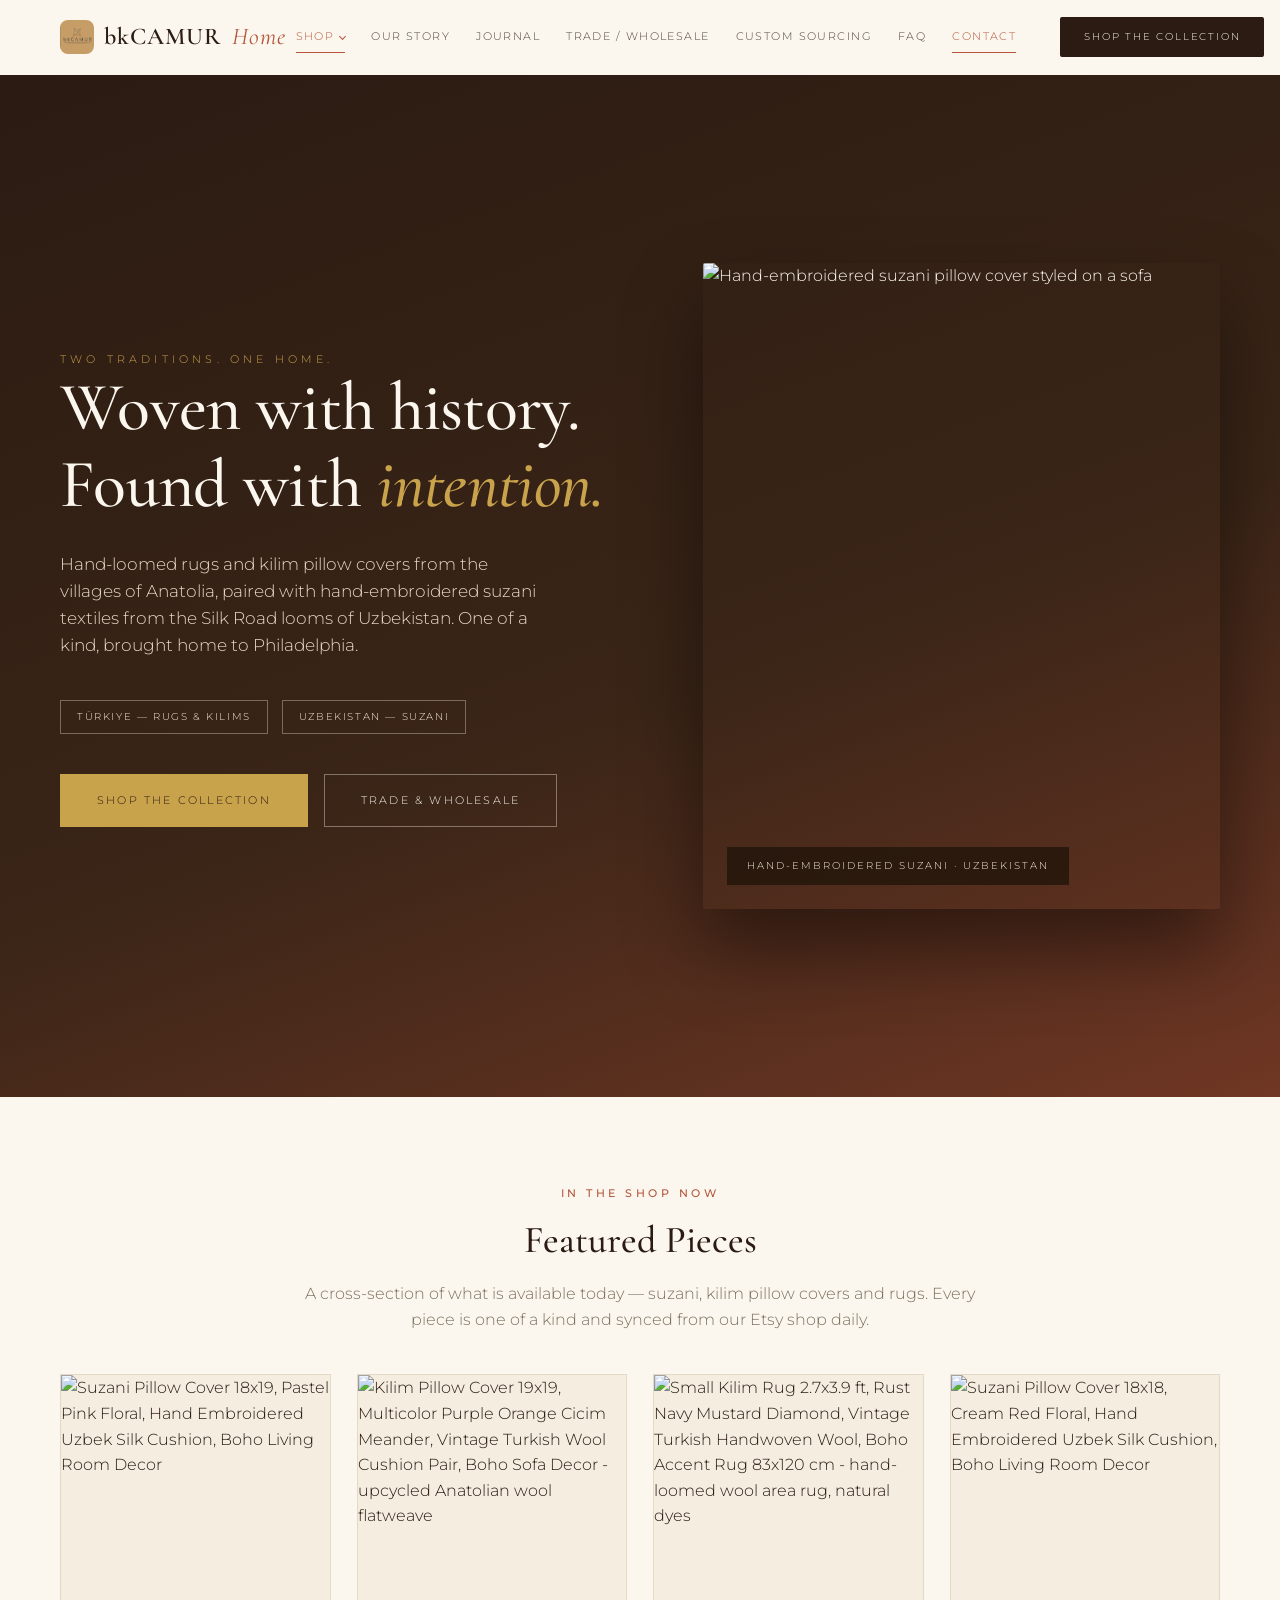
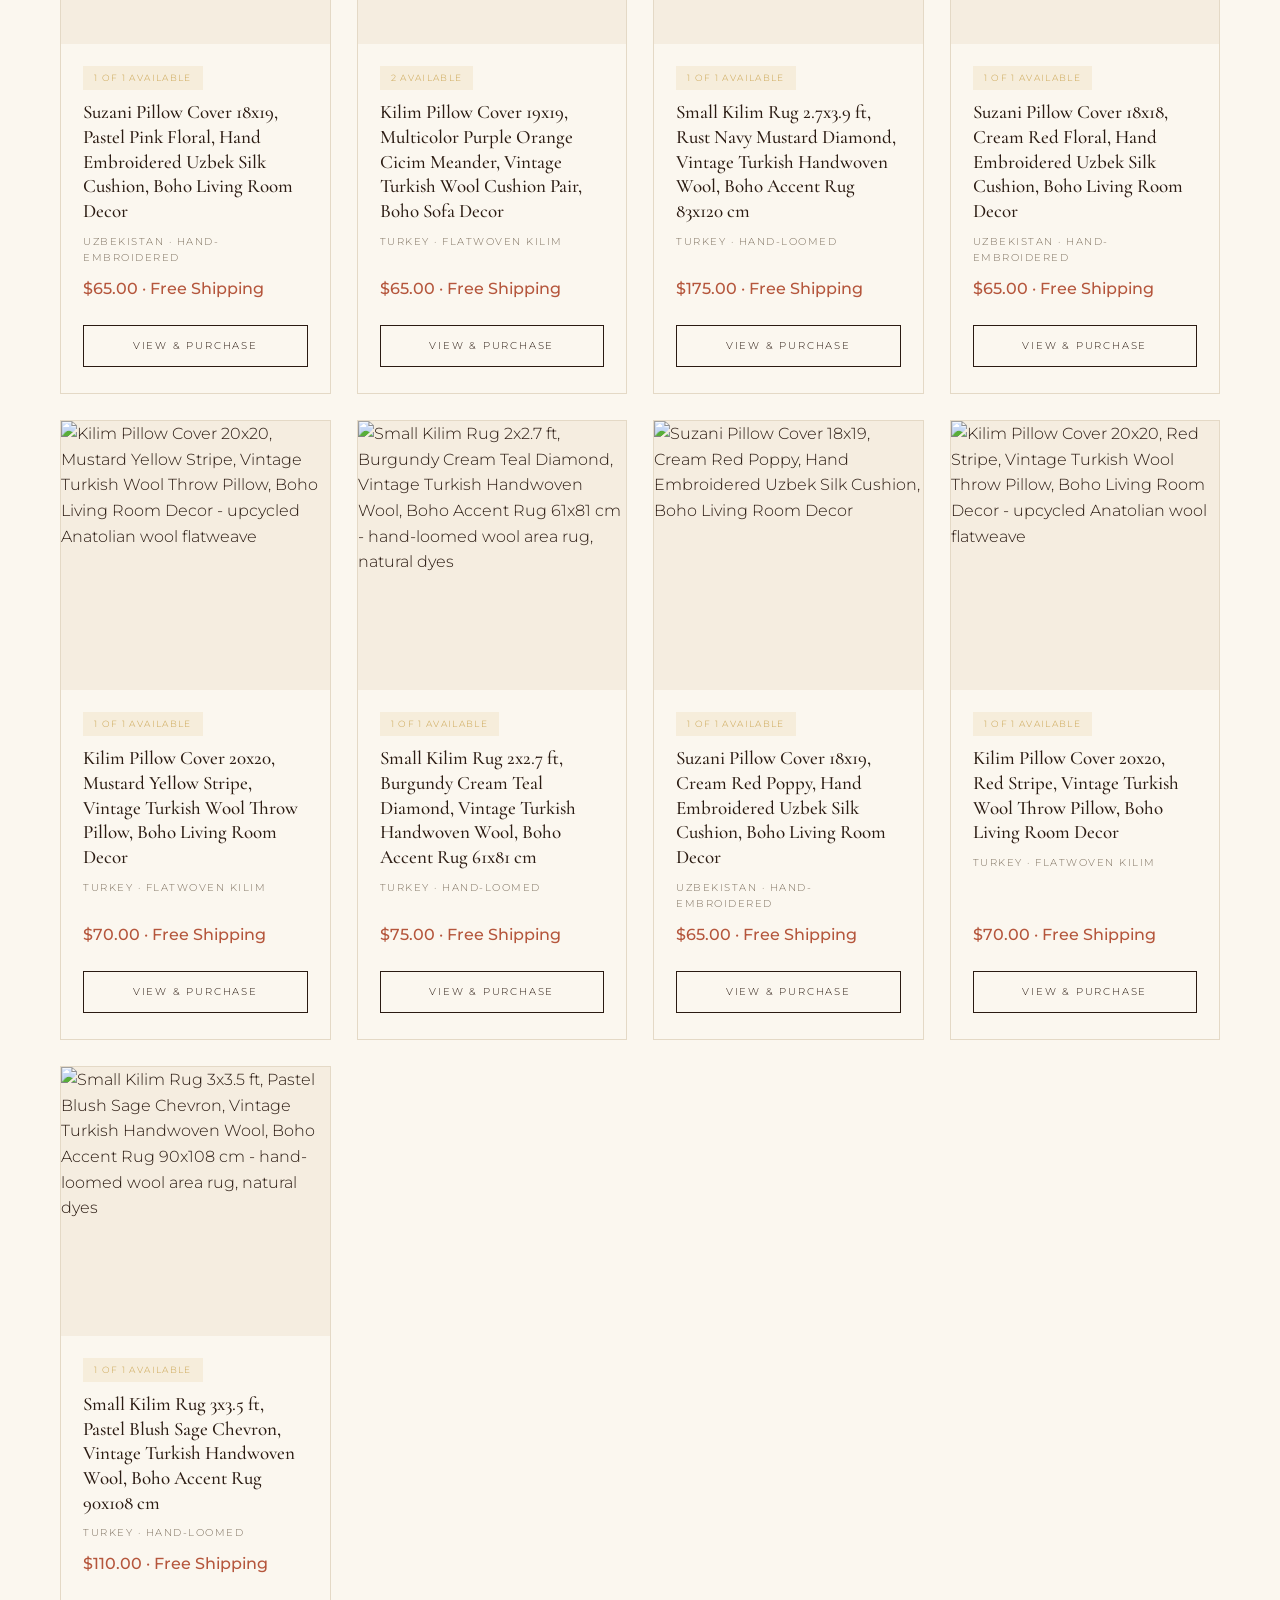
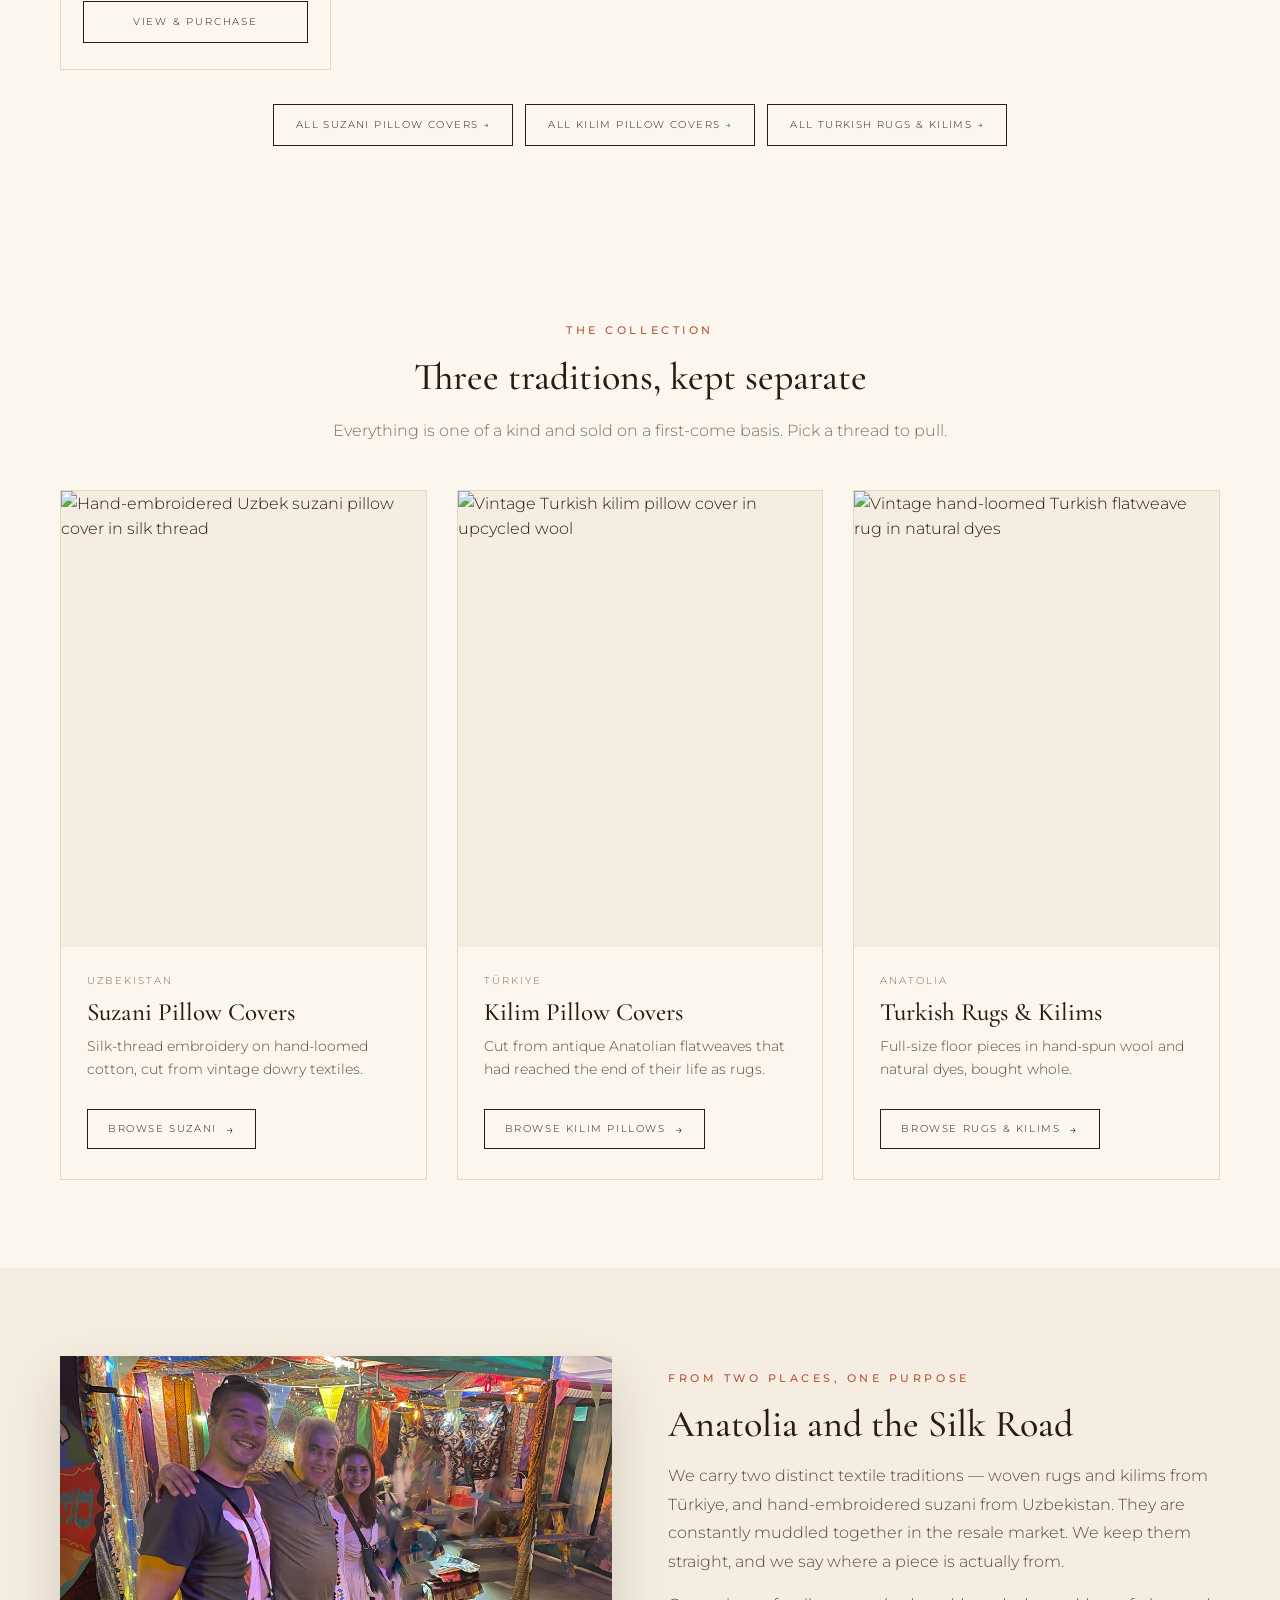
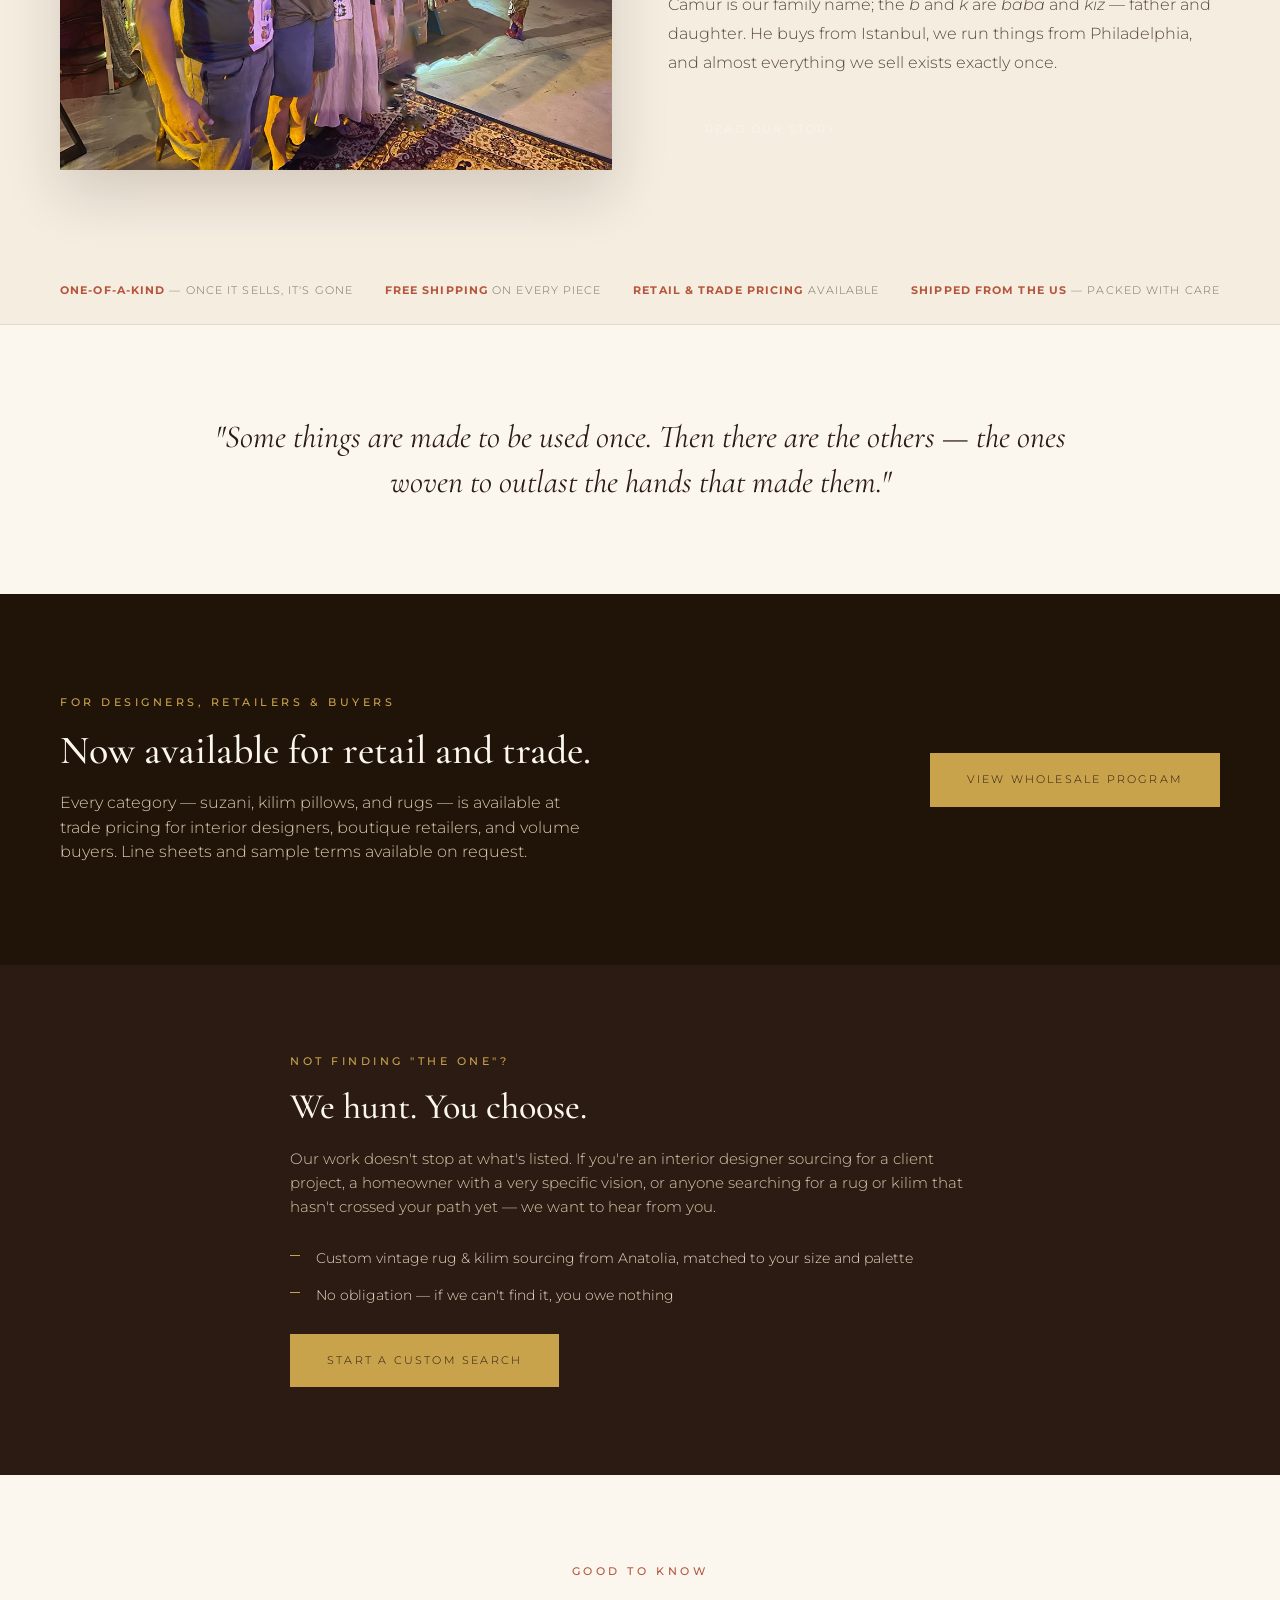
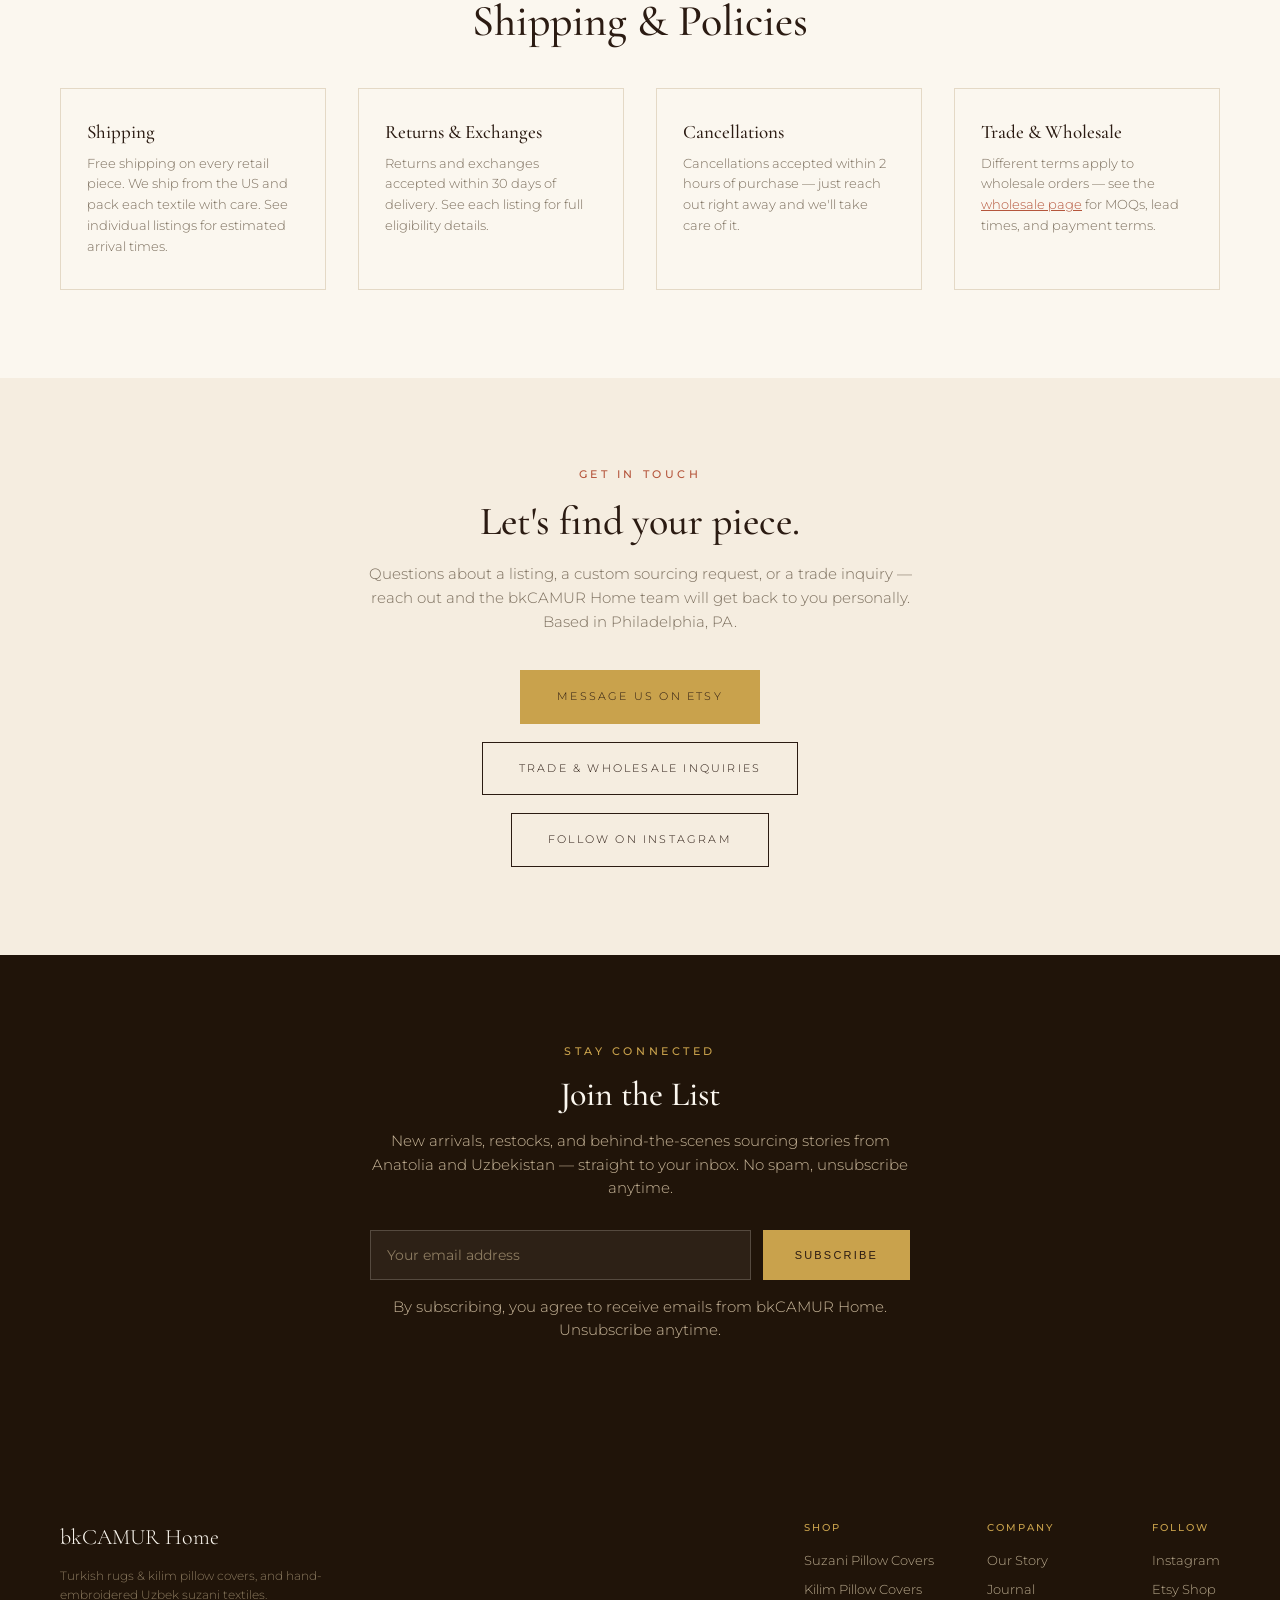
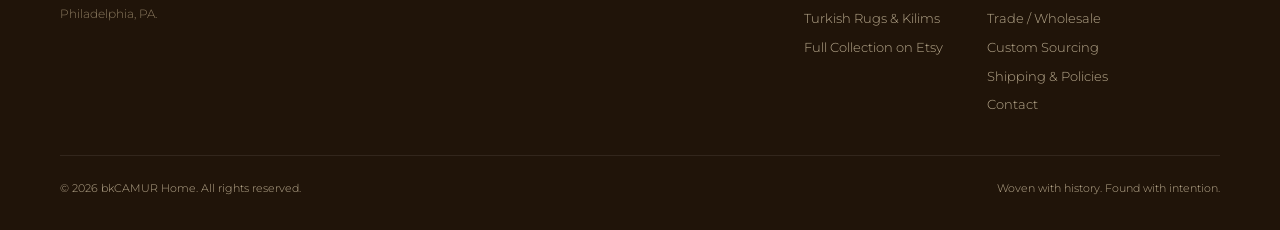
==== index.html @ a8670d9b "Auto-sync: update listings and rotate Etsy token" ====
<!DOCTYPE html>
<html lang="en">
<head>

<!-- Google tag (gtag.js) -->
<script async src="https://www.googletagmanager.com/gtag/js?id=G-0DWY6NHKN8"></script>
<script>
  window.dataLayer = window.dataLayer || [];
  function gtag(){dataLayer.push(arguments);}
  gtag('js', new Date());

  gtag('config', 'G-0DWY6NHKN8');
</script>
<meta charset="UTF-8" />
<meta name="viewport" content="width=device-width, initial-scale=1.0" />
<link rel="icon" type="image/png" href="assets/image/logo.png" />
<link rel="apple-touch-icon" href="assets/image/logo.png" />
<link rel="manifest" href="/manifest.json" />

<title>bkCAMUR Home — Turkish &amp; Uzbek Textiles, Sourced with Intention</title>
<meta name="description" content="bkCAMUR Home brings hand-loomed Turkish rugs and kilim pillow covers from Anatolia together with hand-embroidered suzani textiles from Uzbekistan. One-of-a-kind pieces for retail and trade. Based in Philadelphia." />
<meta name="author" content="bkCAMUR Home" />
<meta name="keywords" content="vintage Turkish rugs, kilim pillow covers, suzani pillow cover, Uzbek textiles, Turkish home decor, Anatolian textiles, wholesale rugs, trade textiles, hand embroidered pillow, vintage kilim, Turkish textiles Philadelphia" />
<meta name="robots" content="index, follow, max-image-preview:large" />
<link rel="canonical" href="https://www.bkcamurhome.com/" />
<meta name="theme-color" content="#2B1B12" />

<meta name="geo.region" content="US-PA" />
<meta name="geo.placename" content="Philadelphia, Pennsylvania" />

<meta property="og:type" content="website" />
<meta property="og:site_name" content="bkCAMUR Home" />
<meta property="og:locale" content="en_US" />
<meta property="og:title" content="bkCAMUR Home — Turkish Rugs &amp; Kilims, Uzbek Suzani Textiles" />
<meta property="og:description" content="Hand-loomed Turkish rugs and kilim pillow covers, and hand-embroidered suzani textiles from Uzbekistan. One of a kind. Retail and trade." />
<meta property="og:url" content="https://www.bkcamurhome.com/" />
<meta property="og:image" content="https://i.etsystatic.com/61471058/r/il/23b327/7953800297/il_1588xN.7953800297_od8y.jpg" />
<meta name="twitter:card" content="summary_large_image" />
<meta name="twitter:title" content="bkCAMUR Home — Turkish &amp; Uzbek Textiles" />
<meta name="twitter:description" content="Hand-loomed Turkish rugs and kilims, and hand-embroidered Uzbek suzani textiles. One of a kind, sourced with intention." />
<meta name="twitter:image" content="https://i.etsystatic.com/61471058/r/il/23b327/7953800297/il_1588xN.7953800297_od8y.jpg" />

<script type="application/ld+json">
{
"@context": "https://schema.org",
"@graph": [
{
"@type": "Organization",
"@id": "https://www.bkcamurhome.com/#organization",
"name": "bkCAMUR Home",
"description": "Vintage Turkish rugs and kilim pillow covers, and hand-embroidered suzani textiles from Uzbekistan.",
"url": "https://www.bkcamurhome.com/",
"logo": "https://www.bkcamurhome.com/assets/image/logo.png",
"sameAs": ["https://www.instagram.com/bkcamurhome/", "https://www.etsy.com/shop/BKCAMURHOME"],
"address": {
"@type": "PostalAddress",
"addressLocality": "Philadelphia",
"addressRegion": "PA",
"addressCountry": "US"
}
},
{
"@type": "WebSite",
"@id": "https://www.bkcamurhome.com/#website",
"url": "https://www.bkcamurhome.com/",
"name": "bkCAMUR Home",
"publisher": { "@id": "https://www.bkcamurhome.com/#organization" },
"inLanguage": "en-US"
},
{
"@type": "LocalBusiness",
"@id": "https://www.bkcamurhome.com/#localbusiness",
"name": "bkCAMUR Home",
"description": "Vintage Turkish rugs and kilim pillow covers, and hand-embroidered Uzbek suzani textiles, sourced and sold from Philadelphia, PA.",
"url": "https://www.bkcamurhome.com/",
"image": "https://www.bkcamurhome.com/assets/image/logo.png",
"logo": "https://www.bkcamurhome.com/assets/image/logo.png",
"parentOrganization": { "@id": "https://www.bkcamurhome.com/#organization" },
"sameAs": ["https://www.instagram.com/bkcamurhome/", "https://www.etsy.com/shop/BKCAMURHOME"],
"priceRange": "$$",
"currenciesAccepted": "USD",
"areaServed": { "@type": "Country", "name": "United States" },
"address": {
"@type": "PostalAddress",
"addressLocality": "Philadelphia",
"addressRegion": "PA",
"addressCountry": "US"
}
},
{
"@type": "BreadcrumbList",
"@id": "https://www.bkcamurhome.com/#breadcrumb",
"itemListElement": [
{ "@type": "ListItem", "position": 1, "name": "Home", "item": "https://www.bkcamurhome.com/" }
]
}
]
}
</script>

<link href="https://fonts.googleapis.com/css2?family=Cormorant+Garamond:ital,wght@0,300;0,400;0,500;0,600;1,300;1,400&family=Montserrat:wght@300;400;500;600&display=swap" rel="stylesheet" />
<style>
*, *::before, *::after { box-sizing: border-box; margin: 0; padding: 0; }

:root {
--near-black: #201409;
--espresso: #2B1B12;
--terracotta: #B5563C;
--terracotta-deep: #96432D;
--cream: #F5EDE0;
--warm-white: #FBF7EF;
--gold: #C9A24C;
--taupe-grey: #7C6F5E;
--line: #E4D9C6;
}

html { scroll-behavior: smooth; }

body {
background: var(--warm-white);
color: var(--espresso);
font-family: 'Montserrat', sans-serif;
font-weight: 300;
line-height: 1.6;
}

a { color: inherit; }
img { max-width: 100%; display: block; }

h1, h2, h3, .display {
font-family: 'Cormorant Garamond', serif;
font-weight: 500;
line-height: 1.12;
}

.eyebrow {
font-size: 11px;
letter-spacing: 0.32em;
text-transform: uppercase;
color: var(--terracotta);
font-weight: 500;
margin-bottom: 16px;
display: block;
}

.eyebrow.on-dark { color: var(--gold); }

.container {
max-width: 1240px;
margin: 0 auto;
padding: 0 40px;
}

header {
position: sticky;
top: 0;
z-index: 200;
background: rgba(251, 247, 239, 0.94);
backdrop-filter: blur(8px);
border-bottom: 1px solid var(--line);
}

nav {
max-width: 1240px;
margin: 0 auto;
padding: 22px 40px;
display: flex;
align-items: center;
justify-content: space-between;
}

.logo {
font-family: 'Cormorant Garamond', serif;
font-size: 25px;
letter-spacing: 0.04em;
text-decoration: none;
color: var(--espresso);
font-weight: 600;
white-space: nowrap;
display: flex;
align-items: center;
gap: 10px;
}

.logo-mark { width: 36px; height: 36px; border-radius: 8px; object-fit: cover; flex-shrink: 0; }

.logo span { color: var(--terracotta); font-style: italic; font-weight: 400; }

.nav-links {
display: flex;
gap: 14px;
margin: 0 20px;
list-style: none;
}

.nav-links a {
font-size: 10px;
letter-spacing: 0.06em;
white-space: nowrap;
text-transform: uppercase;
text-decoration: none;
color: var(--espresso);
transition: color 0.25s ease;
}

.nav-links a:hover { color: var(--terracotta); }

.nav-cta {
background: var(--espresso);
color: var(--warm-white) !important;
padding: 13px 22px;
font-size: 10px;
letter-spacing: 0.2em;
text-transform: uppercase;
text-decoration: none;
white-space: nowrap;
transition: background 0.25s ease;
}
.nav-cta:hover { background: var(--near-black); }

.menu-toggle {
display: none;
flex-direction: column;
justify-content: center;
gap: 5px;
width: 30px;
height: 30px;
background: none;
border: none;
cursor: pointer;
padding: 0;
z-index: 310;
}
.menu-toggle span {
display: block;
width: 100%;
height: 2px;
background: var(--espresso);
transition: transform 0.25s ease, opacity 0.25s ease;
}
.menu-toggle.active span:nth-child(1) { transform: translateY(7px) rotate(45deg); }
.menu-toggle.active span:nth-child(2) { opacity: 0; }
.menu-toggle.active span:nth-child(3) { transform: translateY(-7px) rotate(-45deg); }

.nav-overlay {
display: none;
position: fixed;
inset: 0;
background: rgba(32,20,9,0.5);
z-index: 250;
opacity: 0;
visibility: hidden;
transition: opacity 0.25s ease, visibility 0.25s ease;
pointer-events: none;
}
.nav-overlay.open { display: block; opacity: 1; visibility: visible; pointer-events: none; }

.nav-mobile-cta { display: none; }

/* ============ HERO ============ */
.hero {
position: relative;
background: linear-gradient(160deg, var(--espresso) 0%, #3a2517 58%, var(--terracotta-deep) 130%);
color: var(--warm-white);
overflow: hidden;
min-height: 88vh;
display: flex;
align-items: center;
}

.hero-inner {
max-width: 1240px;
margin: 0 auto;
padding: 100px 40px;
display: grid;
grid-template-columns: 1.05fr 0.95fr;
gap: 72px;
align-items: center;
width: 100%;
}

.hero-eyebrow {
font-size: 11px;
letter-spacing: 0.38em;
text-transform: uppercase;
color: var(--gold);
margin-bottom: 26px;
}

.hero h1 {
font-size: 68px;
color: var(--warm-white);
margin-bottom: 28px;
letter-spacing: -0.01em;
}

.hero h1 em { color: var(--gold); font-style: italic; }

.hero p.lede {
font-size: 17px;
color: #E6D9C4;
max-width: 480px;
margin-bottom: 40px;
font-weight: 300;
}

.origin-tags { display: flex; gap: 14px; margin-bottom: 40px; flex-wrap: wrap; }
.origin-tag {
font-size: 10px;
letter-spacing: 0.16em;
text-transform: uppercase;
color: var(--cream);
border: 1px solid rgba(245,237,224,0.35);
padding: 8px 16px;
}

.btn-row { display: flex; gap: 16px; flex-wrap: wrap; }

.btn {
display: inline-block;
padding: 17px 36px;
font-size: 11px;
letter-spacing: 0.2em;
text-transform: uppercase;
text-decoration: none;
transition: all 0.25s ease;
border: 1px solid transparent;
}

.btn-primary {
background: var(--gold);
color: var(--espresso);
}
.btn-primary:hover { background: #dab766; }

.btn-outline {
border-color: rgba(245, 237, 224, 0.4);
color: var(--warm-white);
}
.btn-outline:hover { border-color: var(--gold); color: var(--gold); }

.btn-dark {
border-color: var(--espresso);
color: var(--espresso);
}
.btn-dark:hover { background: var(--espresso); color: var(--warm-white); }

.hero-photo {
position: relative;
border-radius: 2px;
overflow: hidden;
box-shadow: 0 40px 80px rgba(0,0,0,0.45);
aspect-ratio: 4/5;
}
.hero-photo img { width: 100%; height: 100%; object-fit: cover; }

.hero-photo-tag {
position: absolute;
bottom: 24px;
left: 24px;
background: rgba(32, 20, 9, 0.78);
color: var(--cream);
padding: 11px 20px;
font-size: 10px;
letter-spacing: 0.2em;
text-transform: uppercase;
}

/* ============ TRUST STRIP ============ */
.trust-strip {
background: var(--cream);
border-bottom: 1px solid var(--line);
}
.trust-inner {
max-width: 1240px;
margin: 0 auto;
padding: 24px 40px;
display: flex;
justify-content: space-between;
flex-wrap: wrap;
gap: 18px;
font-size: 11px;
letter-spacing: 0.1em;
text-transform: uppercase;
color: var(--taupe-grey);
}
.trust-inner span strong { color: var(--terracotta); }

/* ============ GENERAL SECTION ============ */
section { padding: 88px 0; }
.section-head { max-width: 680px; margin-bottom: 42px; }
.section-head h2 { font-size: 44px; }
.section-head p { color: var(--taupe-grey); font-size: 16px; margin-top: 20px; }
.section-head.center { margin-left: auto; margin-right: auto; text-align: center; }

/* ============ MANIFESTO ============ */
.manifesto {
background: var(--warm-white);
padding: 90px 0;
text-align: center;
}
.manifesto p {
font-family: 'Cormorant Garamond', serif;
font-size: 32px;
font-weight: 400;
font-style: italic;
color: var(--espresso);
max-width: 900px;
margin: 0 auto;
line-height: 1.4;
}

/* ============ STORY / TWO TRADITIONS ============ */
.story { background: var(--cream); }
.traditions-grid {
display: grid;
grid-template-columns: 1fr 1fr;
gap: 56px;
}
.tradition-card {
background: var(--warm-white);
border: 1px solid var(--line);
padding: 0;
overflow: hidden;
}
.tradition-photo { aspect-ratio: 5/4; overflow: hidden; }
.tradition-photo img { width: 100%; height: 100%; object-fit: cover; }
.tradition-copy { padding: 40px; }
.tradition-copy .eyebrow { margin-bottom: 10px; }
.tradition-copy h3 { font-size: 28px; margin-bottom: 16px; }
.tradition-copy p { font-size: 14.5px; color: #4A3B2C; margin-bottom: 14px; }
.tradition-copy p:last-child { margin-bottom: 0; }

/* ============ SHOP CATEGORY SECTIONS ============ */
.category-section.alt { background: var(--cream); }

.cat-head {
display: flex;
justify-content: space-between;
align-items: flex-end;
gap: 40px;
margin-bottom: 56px;
flex-wrap: wrap;
}
.cat-head-copy { max-width: 620px; }
.cat-head h2 { font-size: 42px; margin-bottom: 14px; }
.cat-head p { color: var(--taupe-grey); font-size: 15px; }
.cat-origin-badge {
font-size: 10px;
letter-spacing: 0.16em;
text-transform: uppercase;
color: var(--espresso);
background: rgba(181,86,60,0.1);
border: 1px solid rgba(181,86,60,0.25);
padding: 8px 16px;
white-space: nowrap;
}

.spotlight {
display: grid;
grid-template-columns: 1.1fr 0.9fr;
gap: 56px;
align-items: center;
margin-bottom: 64px;
}
.spotlight.reverse { grid-template-columns: 0.9fr 1.1fr; }
.spotlight.reverse .spotlight-photo { order: 2; }
.spotlight.reverse .spotlight-info { order: 1; }

.spotlight-photo { aspect-ratio: 4/5; overflow: hidden; border-radius: 2px; box-shadow: 0 30px 60px rgba(43,27,18,0.15); }
.spotlight-photo img { width: 100%; height: 100%; object-fit: cover; }

.spotlight-info .one-of-a-kind { margin-bottom: 18px; }
.spotlight-info h3 { font-size: 32px; margin-bottom: 14px; }
.spotlight-info .spotlight-meta { font-size: 11px; letter-spacing: 0.14em; text-transform: uppercase; color: var(--taupe-grey); margin-bottom: 18px; }
.spotlight-info .spotlight-price { font-size: 22px; color: var(--terracotta); font-weight: 500; margin-bottom: 26px; }

.product-grid {
display: grid;
grid-template-columns: repeat(3, 1fr);
gap: 32px;
}

.product-card {
background: var(--warm-white);
border: 1px solid var(--line);
display: flex;
flex-direction: column;
transition: transform 0.3s ease, box-shadow 0.3s ease;
}
.product-card:hover { transform: translateY(-4px); box-shadow: 0 20px 40px rgba(43,27,18,0.12); }

.product-photo { aspect-ratio: 1/1; overflow: hidden; background: #eee; }
.product-photo img { width: 100%; height: 100%; object-fit: cover; transition: transform 0.5s ease; }
.product-card:hover .product-photo img { transform: scale(1.06); }

.product-info { padding: 22px 22px 26px; display: flex; flex-direction: column; gap: 10px; flex: 1; }
.product-name { font-family: 'Cormorant Garamond', serif; font-size: 19px; font-weight: 500; line-height: 1.3; }
.product-meta { font-size: 10px; letter-spacing: 0.15em; text-transform: uppercase; color: var(--taupe-grey); }
.product-price { font-size: 16px; color: var(--terracotta); font-weight: 500; margin-top: auto; }

.product-buy {
margin-top: 14px;
display: inline-flex;
justify-content: center;
padding: 12px;
font-size: 10px;
letter-spacing: 0.18em;
text-transform: uppercase;
text-decoration: none;
color: var(--espresso);
border: 1px solid var(--espresso);
transition: all 0.25s ease;
}
.product-buy:hover { background: var(--espresso); color: var(--warm-white); }

.one-of-a-kind {
display: inline-block;
font-size: 9px;
letter-spacing: 0.15em;
text-transform: uppercase;
color: var(--gold);
background: rgba(201,162,76,0.12);
padding: 5px 11px;
width: fit-content;
}

.cat-empty {
border: 1px dashed var(--line);
padding: 60px 40px;
text-align: center;
color: var(--taupe-grey);
font-size: 14px;
}
.cat-empty a { color: var(--terracotta); text-decoration: underline; }

.shop-footnote {
text-align: center;
margin-top: 56px;
font-size: 13px;
color: var(--taupe-grey);
}
.shop-footnote a { color: var(--terracotta); text-decoration: underline; }

/* ============ WHOLESALE BAND ============ */
.wholesale-band {
background: var(--near-black);
color: var(--warm-white);
padding: 100px 0;
}
.wholesale-inner {
display: grid;
grid-template-columns: 1.2fr 0.8fr;
gap: 60px;
align-items: center;
}
.wholesale-inner h2 { color: var(--warm-white); font-size: 40px; margin-bottom: 18px; }
.wholesale-inner p { color: #D9C9AF; font-size: 15.5px; max-width: 520px; }
.wholesale-cta { text-align: right; }
@media (max-width: 860px) { .wholesale-cta { text-align: left; margin-top: 24px; } }

/* ============ SOURCING ============ */
.sourcing {
background: var(--espresso);
color: var(--warm-white);
}
.sourcing-grid {
display: grid;
grid-template-columns: 1fr;
max-width: 780px;
}
.sourcing h2 { color: var(--warm-white); font-size: 36px; margin-bottom: 20px; }
.sourcing p { color: #D9C9AF; font-size: 15px; margin-bottom: 16px; }
.sourcing-list { margin: 28px 0; list-style: none; }
.sourcing-list li {
padding-left: 26px;
position: relative;
margin-bottom: 14px;
font-size: 14px;
color: #E6D9C4;
}
.sourcing-list li::before {
content: '';
position: absolute;
left: 0; top: 8px;
width: 10px; height: 1px;
background: var(--gold);
}

/* ============ POLICIES ============ */
.policies { background: var(--warm-white); }
.policy-grid {
display: grid;
grid-template-columns: repeat(4, 1fr);
gap: 32px;
}
.policy-card {
padding: 32px 26px;
border: 1px solid var(--line);
}
.policy-card h3 { font-size: 19px; margin-bottom: 10px; }
.policy-card p { font-size: 13px; color: var(--taupe-grey); }

/* ============ CONTACT ============ */
.contact { background: var(--cream); }
.contact-inner {
text-align: center;
max-width: 640px;
margin: 0 auto;
}
.contact h2 { font-size: 40px; margin-bottom: 18px; }
.contact p { color: var(--taupe-grey); font-size: 15px; margin-bottom: 36px; }
.contact-links { display: flex; gap: 18px; justify-content: center; flex-wrap: wrap; }

.newsletter { background: var(--near-black); color: var(--warm-white); text-align: center; }
.newsletter .container { max-width: 620px; }
.newsletter .eyebrow { justify-content: center; display: flex; color: var(--gold); }
.newsletter h2 { color: var(--warm-white); font-size: 34px; margin-bottom: 16px; }
.newsletter p { color: #C9B79A; font-size: 14.5px; margin-bottom: 30px; }
.newsletter-form { display: flex; gap: 12px; justify-content: center; flex-wrap: wrap; }
.newsletter-form input[type="email"] {
flex: 1;
min-width: 240px;
padding: 15px 16px;
border: 1px solid rgba(245,237,224,0.2);
background: rgba(245,237,224,0.06);
color: var(--warm-white);
font-family: 'Montserrat', sans-serif;
font-size: 14px;
}
.newsletter-form input[type="email"]::placeholder { color: #8C7B60; }
.newsletter-form button {
background: var(--gold);
color: var(--espresso);
border: none;
padding: 15px 32px;
font-size: 11px;
letter-spacing: 0.2em;
text-transform: uppercase;
cursor: pointer;
transition: background 0.25s ease;
}
.newsletter-form button:hover { background: #dab766; }
.newsletter-note { font-size: 11px; color: #8C7B60; margin-top: 16px; }
.newsletter-success { display: none; font-size: 14px; color: var(--gold); }

/* ============ FOOTER ============ */
footer {
background: var(--near-black);
color: #B8A98D;
padding: 60px 0 32px;
font-size: 12px;
}
.footer-inner {
display: flex;
justify-content: space-between;
flex-wrap: wrap;
gap: 24px;
align-items: flex-start;
margin-bottom: 32px;
}
.footer-logo { font-family: 'Cormorant Garamond', serif; font-size: 22px; color: var(--warm-white); margin-bottom: 10px; }
.footer-links { display: flex; gap: 44px; flex-wrap: wrap; }
.footer-col h4 { font-size: 10px; letter-spacing: 0.2em; text-transform: uppercase; color: var(--gold); margin-bottom: 14px; font-weight: 500; }
.footer-col a { display: block; text-decoration: none; color: #B8A98D; margin-bottom: 8px; font-size: 13px; }
.footer-col a:hover { color: var(--warm-white); }
.footer-bottom {
border-top: 1px solid rgba(255,255,255,0.08);
padding-top: 24px;
display: flex;
justify-content: space-between;
flex-wrap: wrap;
gap: 12px;
font-size: 11px;
}

@media (max-width: 1279px) {
/* nav collapses to the drawer early: the full bar
   does not fit alongside the logo and CTA below this width */
/* mobile nav */
.menu-toggle { display: flex; }
.nav-cta { display: none; }
.nav-links {
display: flex;
flex-direction: column;
position: fixed;
top: 0;
right: 0;
/* Revealed with clip-path, not by moving the box: a transformed or
   negatively-offset fixed element still contributes horizontal scroll, and
   clipping <html> to hide that would make the root the containing block for
   position:fixed - which parks this drawer at the top of the document instead
   of the viewport. clip-path changes no layout at all. */
clip-path: inset(0 0 0 100%);
visibility: hidden;
width: min(320px, 82vw);
height: 100vh;
height: 100dvh;
background: var(--warm-white);
padding: 100px 0 40px;
gap: 0;
transition: clip-path 0.3s ease, visibility 0.3s;
box-shadow: -10px 0 40px rgba(0,0,0,0.2);
z-index: 300;
overflow-y: auto;
pointer-events: none;
-webkit-user-select: none;
user-select: none;
}
.nav-links.open { clip-path: inset(0); visibility: visible; pointer-events: auto; z-index: 300; }
.nav-links li { width: 100%; border-bottom: 1px solid var(--line); pointer-events: auto; }
.nav-links a {
  display: flex;
  align-items: center;
  padding: 16px 32px;
  font-size: 13px;
  letter-spacing: 0.12em;
  text-decoration: none;
  color: var(--espresso);
  transition: color 0.25s ease;
  cursor: pointer;
  -webkit-user-select: none;
  -webkit-tap-highlight-color: transparent;
  user-select: none;
  min-height: 44px;
  pointer-events: auto;
  position: relative;
  z-index: 301;
}
.nav-links a:hover { color: var(--terracotta); }
.nav-links a:active { color: var(--terracotta); }
.nav-mobile-cta { display: block; margin-top: 28px; border-bottom: none; }
.nav-mobile-cta a { padding: 15px; text-align: center; }
}

@media (max-width: 960px) {
.hero-inner { grid-template-columns: 1fr; padding-top: 60px; text-align: left; }
.hero { min-height: auto; }
.hero h1 { font-size: 44px; }
.traditions-grid { grid-template-columns: 1fr; }
.spotlight, .spotlight.reverse { grid-template-columns: 1fr; }
.spotlight.reverse .spotlight-photo, .spotlight.reverse .spotlight-info { order: initial; }
.sourcing-grid { grid-template-columns: 1fr; }
.wholesale-inner { grid-template-columns: 1fr; }
.policy-grid { grid-template-columns: repeat(2, 1fr); }
section { padding: 52px 0; }
.manifesto p { font-size: 24px; }
/* horizontal swipe product carousels */
.product-grid {
display: flex;
grid-template-columns: none;
overflow-x: auto;
scroll-snap-type: x mandatory;
gap: 16px;
padding-bottom: 10px;
-webkit-overflow-scrolling: touch;
scrollbar-width: none;
}
.product-grid::-webkit-scrollbar { display: none; }
.product-card {
flex: 0 0 72vw;
max-width: 300px;
scroll-snap-align: start;
}
}
@media (max-width: 560px) {
.policy-grid { grid-template-columns: 1fr; }
.hero h1 { font-size: 34px; }
.cat-head { flex-direction: column; align-items: flex-start; }
.product-card { flex-basis: 80vw; }
}

/* Collapse each grid to its first two rows, desktop only: below 960px
   .product-grid becomes a horizontal swipe carousel, where hiding cards
   makes no sense. nth-of-type rather than nth-child because each card is
   followed by its JSON-LD <script> sibling - nth-child would count those
   too and start hiding at the 4th card instead of the 7th. */
@media (min-width: 961px) {
.product-grid > div.product-card:nth-of-type(n+7) {
display: none;
}
.product-grid.expanded > div.product-card {
display: flex;
}
}

.expand-btn {
grid-column: 1 / -1;
justify-self: center;
margin-top: 24px;
padding: 12px 24px;
font-size: 12px;
letter-spacing: 0.15em;
text-transform: uppercase;
background: var(--warm-white);
color: var(--espresso);
border: 1px solid var(--espresso);
cursor: pointer;
transition: all 0.25s ease;
font-family: 'Cormorant Garamond', serif;
font-weight: 500;
}

.expand-btn:hover {
background: var(--espresso);
color: var(--warm-white);
}

/* Nothing is collapsed in the mobile carousel, so there is nothing to expand. */
@media (max-width: 960px) {
.expand-btn { display: none; }
}
/* ---------------------------------------------------------------------------
   Shop dropdown
   The three category pages carry long keyword names ("Suzani Pillow Covers"),
   which will not fit the desktop bar alongside everything else. They live in a
   dropdown instead. Links are plain <a> in the markup either way, so crawlers
   read them normally.
   Desktop: hover/focus reveals the panel. Mobile (<=960px): the hamburger menu
   is already a vertical list, so the panel is flattened inline rather than
   nested - a second collapsible layer inside the drawer is where this nav has
   broken before.
--------------------------------------------------------------------------- */
.nav-shop { position: relative; }

.nav-shop > a::after {
content: '';
display: inline-block;
width: 5px; height: 5px;
margin-left: 6px;
vertical-align: 1px;
border-right: 1px solid currentColor;
border-bottom: 1px solid currentColor;
transform: rotate(45deg);
}

.nav-shop-panel {
list-style: none;
margin: 0;
padding: 10px 0;
}

@media (min-width: 1280px) {
.nav-shop-panel {
position: absolute;
top: 100%;
left: 50%;
transform: translateX(-50%) translateY(6px);
min-width: 232px;
background: var(--warm-white);
border: 1px solid var(--line);
box-shadow: 0 18px 40px rgba(43,27,18,0.14);
opacity: 0;
visibility: hidden;
pointer-events: none;
transition: opacity 0.2s ease, transform 0.2s ease, visibility 0.2s;
z-index: 320;
}
.nav-shop:hover .nav-shop-panel,
.nav-shop:focus-within .nav-shop-panel {
opacity: 1;
visibility: visible;
pointer-events: auto;
transform: translateX(-50%) translateY(0);
}
.nav-shop-panel li { display: block; }
.nav-shop-panel a {
display: block;
padding: 9px 18px;
white-space: nowrap;
font-size: 11px;
letter-spacing: 0.1em;
text-transform: uppercase;
color: var(--espresso);
text-decoration: none;
}
.nav-shop-panel a:hover { background: var(--cream); color: var(--terracotta); }
}

/* In the mobile drawer the panel is just part of the vertical list. The
   drawer engages at 1279px, so this must match that - not the 960px
   product-carousel breakpoint. */
@media (max-width: 1279px) {
.nav-shop > a::after { display: none; }
.nav-shop-panel { padding: 0; }
.nav-shop-panel a { padding-left: 18px; opacity: 0.92; }
}

.cat-viewall { margin-top: 30px; text-align: center; }
.cat-viewall a {
display: inline-block;
padding: 13px 30px;
border: 1px solid var(--espresso);
color: var(--espresso);
font-size: 11px;
letter-spacing: 0.16em;
text-transform: uppercase;
text-decoration: none;
transition: all 0.25s ease;
}
.cat-viewall a:hover { background: var(--espresso); color: var(--warm-white); }

.collections { background: var(--warm-white); }
.collection-tiles { display: grid; grid-template-columns: repeat(3, 1fr); gap: 30px; margin-top: 46px; }
.collection-tile {
display: flex; flex-direction: column;
background: var(--warm-white);
border: 1px solid var(--line);
text-decoration: none; color: inherit;
transition: transform 0.3s ease, box-shadow 0.3s ease;
}
.collection-tile:hover { transform: translateY(-5px); box-shadow: 0 22px 46px rgba(43,27,18,0.14); }
.tile-photo { aspect-ratio: 4/5; overflow: hidden; background: var(--cream); }
.tile-photo img { width: 100%; height: 100%; object-fit: cover; transition: transform 0.55s ease; }
.collection-tile:hover .tile-photo img { transform: scale(1.05); }
.tile-copy { padding: 26px 26px 30px; display: flex; flex-direction: column; gap: 9px; flex: 1; }
.tile-origin { font-size: 10px; letter-spacing: 0.2em; text-transform: uppercase; color: var(--taupe-grey); }
.tile-copy h3 { font-family: 'Cormorant Garamond', serif; font-size: 25px; font-weight: 500; }
.tile-copy p { font-size: 14px; line-height: 1.7; color: #5A4A38; }
.collection-tile { cursor: pointer; }
.tile-link {
margin-top: auto;
align-self: flex-start;
display: inline-flex;
align-items: center;
gap: 9px;
margin-top: 18px;
padding: 11px 20px;
border: 1px solid var(--espresso);
font-size: 10px;
letter-spacing: 0.16em;
text-transform: uppercase;
color: var(--espresso);
transition: background 0.25s ease, color 0.25s ease, gap 0.25s ease;
}
.tile-arrow { font-size: 13px; line-height: 1; }
.collection-tile:hover .tile-link,
.collection-tile:focus-visible .tile-link {
background: var(--espresso);
color: var(--warm-white);
gap: 14px;
}
.collection-tile:focus-visible { outline: 2px solid var(--terracotta); outline-offset: 3px; }
@media (max-width: 860px) {
/* Stacked full-height cards meant scrolling past each category one at a
   time. As rows, all three sit within a screen. */
.collection-tiles { grid-template-columns: 1fr; gap: 12px; margin-top: 30px; }
.collection-tile { flex-direction: row; align-items: stretch; }
.tile-photo { flex: 0 0 108px; aspect-ratio: 1; }
.tile-copy { padding: 14px 16px; gap: 3px; justify-content: center; position: relative; padding-right: 40px; }
.tile-origin { font-size: 9px; letter-spacing: 0.16em; }
.tile-copy h3 { font-size: 19px; }
.tile-copy p {
font-size: 12.5px; line-height: 1.5;
display: -webkit-box; -webkit-line-clamp: 2; -webkit-box-orient: vertical;
overflow: hidden;
}
/* The row itself is the control at this size, so the button becomes a
   chevron pinned to the right edge. */
.tile-link {
position: absolute; right: 14px; top: 50%; transform: translateY(-50%);
margin: 0; padding: 0; border: 0; background: none;
font-size: 0; letter-spacing: 0; gap: 0;
}
.tile-arrow { font-size: 17px; color: var(--terracotta); }
.collection-tile:hover .tile-link,
.collection-tile:focus-visible .tile-link { background: none; color: inherit; gap: 0; }
}

.story-teaser { display: grid; grid-template-columns: 1fr 1fr; gap: 56px; align-items: center; }
.story-teaser-photo { aspect-ratio: 4/3; overflow: hidden; background: var(--cream); box-shadow: 0 24px 54px rgba(43,27,18,0.16); }
.story-teaser-photo img { width: 100%; height: 100%; object-fit: cover; }
.story-teaser-copy h2 { font-size: 38px; margin-bottom: 16px; }
.story-teaser-copy p { color: #5A4A38; line-height: 1.8; margin-bottom: 14px; }
.story-teaser-copy .btn { margin-top: 12px; }
@media (max-width: 960px) { .story-teaser { grid-template-columns: 1fr; gap: 30px; } .story-teaser-copy h2 { font-size: 30px; } }

/* The closed drawer used to be parked at right:-100%, which made every page
   scroll sideways on a phone. Do NOT fix that by clipping overflow on <html>:
   any overflow on the root makes it the containing block for position:fixed,
   so the drawer starts positioning against the document instead of the
   viewport - open it at the bottom of a long page and it appears thousands of
   pixels above you. The drawer now keeps its box on-screen at right:0 and is
   moved out of view with a transform instead (see the drawer rules below). */

/* Floating CTA - see /assets/js/floating-cta.js. Shown on every page because
   the header CTA is hidden below 1279px, which left phones with no route to
   the shop short of scrolling back to the hamburger. */
.floating-cta {
position: fixed;
right: 22px;
bottom: calc(22px + env(safe-area-inset-bottom, 0px));
z-index: 260;
display: inline-flex;
align-items: center;
gap: 10px;
padding: 14px 24px;
background: var(--terracotta);
color: var(--warm-white);
font-size: 10px;
letter-spacing: 0.18em;
text-transform: uppercase;
text-decoration: none;
white-space: nowrap;
border-radius: 999px;
box-shadow: 0 12px 30px rgba(43,27,18,0.28);
opacity: 0;
visibility: hidden;
transform: translateY(14px);
pointer-events: none;
transition: opacity 0.28s ease, transform 0.28s ease, visibility 0.28s, background 0.25s ease;
}
.floating-cta.visible {
opacity: 1;
visibility: visible;
transform: translateY(0);
pointer-events: auto;
}
.floating-cta:hover { background: var(--terracotta-deep); }
.floating-cta-arrow { font-size: 13px; line-height: 1; }

@media (max-width: 560px) {
.floating-cta { right: 14px; bottom: calc(14px + env(safe-area-inset-bottom, 0px)); padding: 13px 20px; font-size: 9px; }
}

/* Anchor targets must clear the sticky header, which is ~87px tall - without
   this, jumping to #collections lands the heading underneath it. */
:target, [id] { scroll-margin-top: 104px; }

.featured-viewall {
display: flex;
flex-wrap: wrap;
justify-content: center;
gap: 12px;
margin-top: 34px;
}
.featured-viewall a {
padding: 12px 22px;
border: 1px solid var(--espresso);
color: var(--espresso);
font-size: 10px;
letter-spacing: 0.14em;
text-transform: uppercase;
text-decoration: none;
transition: background 0.25s ease, color 0.25s ease;
}
.featured-viewall a:hover { background: var(--espresso); color: var(--warm-white); }
@media (max-width: 639px) {
.featured-viewall { flex-direction: column; gap: 9px; }
.featured-viewall a { text-align: center; font-size: 9.5px; padding: 12px 14px; }
}

/* Get merchandise up the page on a phone. The hero ran 1283px tall on a 812px
   screen - copy, then a stacked photo, then generous padding - which pushed the
   first product past a full screen-scroll. */
@media (max-width: 639px) {
.hero { padding: 34px 0 30px; }
.hero-photo { max-height: 280px; overflow: hidden; }
.hero-photo img { height: 280px; object-fit: cover; }
.featured { padding-top: 40px; }
.featured .section-head { margin-bottom: 26px; }
.featured .section-head h2 { font-size: 27px; }
.featured .section-head p { font-size: 14px; margin-top: 12px; }
.featured .eyebrow { margin-bottom: 10px; }
}
</style>
<link rel="stylesheet" href="/assets/css/nav.css" />
<link rel="stylesheet" href="/assets/css/product-grid.css" />
</head>
<body>

<header>
<nav>
<a href="#top" class="logo"><img src="assets/image/logo.png" alt="bkCAMUR Home logo" class="logo-mark" />bkCAMUR <span>Home</span></a>
<ul class="nav-links" id="nav-links">
<li class="nav-shop"><a href="/#collections">Shop</a>
<ul class="nav-shop-panel">
<li><a href="/suzani-pillow-covers.html">Suzani Pillow Covers</a></li>
<li><a href="/kilim-pillow-covers.html">Kilim Pillow Covers</a></li>
<li><a href="/turkish-rugs-kilims.html">Turkish Rugs &amp; Kilims</a></li>
</ul>
</li>
<li><a href="/our-story.html">Our Story</a></li>
<li><a href="/blog/">Journal</a></li>
<li><a href="/wholesale.html">Trade / Wholesale</a></li>
<li><a href="/sourcing.html">Custom Sourcing</a></li>
<li><a href="/faq.html">FAQ</a></li>
<li><a href="/#contact">Contact</a></li>
<li class="nav-mobile-cta"><a href="/#collections" class="btn btn-primary">Shop the Collection</a></li>
</ul>
<a href="/#collections" class="nav-cta">Shop the Collection</a>
<button class="menu-toggle" id="menu-toggle" aria-label="Toggle menu" aria-expanded="false">
<span></span><span></span><span></span>
</button>
</nav>
</header>
<div class="nav-overlay" id="nav-overlay"></div>

<div id="top"></div>

<section class="hero">
<div class="hero-inner">
<div>
<span class="hero-eyebrow">Two Traditions. One Home.</span>
<h1>Woven with history.<br>Found with <em>intention.</em></h1>
<p class="lede">Hand-loomed rugs and kilim pillow covers from the villages of Anatolia, paired with hand-embroidered suzani textiles from the Silk Road looms of Uzbekistan. One of a kind, brought home to Philadelphia.</p>
<div class="origin-tags">
<span class="origin-tag">Türkiye — Rugs &amp; Kilims</span>
<span class="origin-tag">Uzbekistan — Suzani</span>
</div>
<div class="btn-row">
<a href="#collections" class="btn btn-primary">Shop the Collection</a>
<a href="wholesale.html" class="btn btn-outline">Trade &amp; Wholesale</a>
</div>
</div>
<div class="hero-photo">
<img src="https://i.etsystatic.com/61471058/r/il/23b327/7953800297/il_1588xN.7953800297_od8y.jpg" srcset="https://i.etsystatic.com/61471058/r/il/23b327/7953800297/il_340xN.7953800297_od8y.jpg 340w, https://i.etsystatic.com/61471058/r/il/23b327/7953800297/il_570xN.7953800297_od8y.jpg 570w, https://i.etsystatic.com/61471058/r/il/23b327/7953800297/il_794xN.7953800297_od8y.jpg 794w, https://i.etsystatic.com/61471058/r/il/23b327/7953800297/il_1140xN.7953800297_od8y.jpg 1140w, https://i.etsystatic.com/61471058/r/il/23b327/7953800297/il_1588xN.7953800297_od8y.jpg 1588w" sizes="(max-width: 960px) 100vw, 45vw" alt="Hand-embroidered suzani pillow cover styled on a sofa" loading="eager" />
<div class="hero-photo-tag">Hand-Embroidered Suzani &middot; Uzbekistan</div>
</div>
</div>
</section>

<!-- ============ FEATURED ============ -->
<section class="featured" id="featured">
<div class="container">
<div class="section-head center" style="max-width:680px;">
<span class="eyebrow">In the Shop Now</span>
<h2 style="font-size:38px;">Featured Pieces</h2>
<p>A cross-section of what is available today &mdash; suzani, kilim pillow covers and rugs. Every piece is one of a kind and synced from our Etsy shop daily.</p>
</div>

<div class="product-grid">
<!-- ETSY_FEATURED_START -->

<div class="product-card">
<div class="product-photo"><img src="https://i.etsystatic.com/61471058/r/il/e07334/8060960674/il_570xN.8060960674_i07t.jpg" alt="Suzani Pillow Cover 18x19, Pastel Pink Floral, Hand Embroidered Uzbek Silk Cushion, Boho Living Room Decor" loading="lazy" /></div>
<div class="product-info">
<span class="one-of-a-kind">1 of 1 Available</span>
<div class="product-name">Suzani Pillow Cover 18x19, Pastel Pink Floral, Hand Embroidered Uzbek Silk Cushion, Boho Living Room Decor</div>
<div class="product-meta">Uzbekistan &middot; Hand-Embroidered</div>
<div class="product-price">$65.00 &middot; Free Shipping</div>
<a class="product-buy" href="https://www.etsy.com/listing/4511250732/hand-embroidered-suzani-pillow-cover" target="_blank" rel="noopener">View &amp; Purchase</a>
</div>
</div>
<script type="application/ld+json">
{
"@context": "https://schema.org",
"@type": "Product",
"name": "Suzani Pillow Cover 18x19, Pastel Pink Floral, Hand Embroidered Uzbek Silk Cushion, Boho Living Room Decor",
"image": "https://i.etsystatic.com/61471058/r/il/e07334/8060960674/il_570xN.8060960674_i07t.jpg",
"url": "https://www.etsy.com/listing/4511250732/hand-embroidered-suzani-pillow-cover",
"sku": "4511250732",
"brand": { "@type": "Brand", "name": "bkCAMUR Home" },
"offers": {
"@type": "Offer",
"url": "https://www.etsy.com/listing/4511250732/hand-embroidered-suzani-pillow-cover",
"priceCurrency": "USD",
"price": "65.00",
"availability": "https://schema.org/InStock",
"itemCondition": "https://schema.org/UsedCondition"
}
}
</script>

<div class="product-card">
<div class="product-photo"><img src="https://i.etsystatic.com/61471058/r/il/d2081e/8769359480/il_570xN.8769359480_o5xb.jpg" alt="Kilim Pillow Cover 19x19, Multicolor Purple Orange Cicim Meander, Vintage Turkish Wool Cushion Pair, Boho Sofa Decor - upcycled Anatolian wool flatweave" loading="lazy" /></div>
<div class="product-info">
<span class="one-of-a-kind">2 Available</span>
<div class="product-name">Kilim Pillow Cover 19x19, Multicolor Purple Orange Cicim Meander, Vintage Turkish Wool Cushion Pair, Boho Sofa Decor</div>
<div class="product-meta">Turkey &middot; Flatwoven Kilim</div>
<div class="product-price">$65.00 &middot; Free Shipping</div>
<a class="product-buy" href="https://www.etsy.com/listing/4606401045/kilim-pillow-cover-19x19-multicolor" target="_blank" rel="noopener">View &amp; Purchase</a>
</div>
</div>
<script type="application/ld+json">
{
"@context": "https://schema.org",
"@type": "Product",
"name": "Kilim Pillow Cover 19x19, Multicolor Purple Orange Cicim Meander, Vintage Turkish Wool Cushion Pair, Boho Sofa Decor",
"image": "https://i.etsystatic.com/61471058/r/il/d2081e/8769359480/il_570xN.8769359480_o5xb.jpg",
"url": "https://www.etsy.com/listing/4606401045/kilim-pillow-cover-19x19-multicolor",
"sku": "4606401045",
"brand": { "@type": "Brand", "name": "bkCAMUR Home" },
"offers": {
"@type": "Offer",
"url": "https://www.etsy.com/listing/4606401045/kilim-pillow-cover-19x19-multicolor",
"priceCurrency": "USD",
"price": "65.00",
"availability": "https://schema.org/InStock",
"itemCondition": "https://schema.org/UsedCondition"
}
}
</script>

<div class="product-card">
<div class="product-photo"><img src="https://i.etsystatic.com/61471058/r/il/070a92/8540360592/il_570xN.8540360592_pspc.jpg" alt="Small Kilim Rug 2.7x3.9 ft, Rust Navy Mustard Diamond, Vintage Turkish Handwoven Wool, Boho Accent Rug 83x120 cm - hand-loomed wool area rug, natural dyes" loading="lazy" /></div>
<div class="product-info">
<span class="one-of-a-kind">1 of 1 Available</span>
<div class="product-name">Small Kilim Rug 2.7x3.9 ft, Rust Navy Mustard Diamond, Vintage Turkish Handwoven Wool, Boho Accent Rug 83x120 cm</div>
<div class="product-meta">Turkey &middot; Hand-Loomed</div>
<div class="product-price">$175.00 &middot; Free Shipping</div>
<a class="product-buy" href="https://www.etsy.com/listing/4577579666/27-x-39-ft-vintage-turkish-kilim-rug" target="_blank" rel="noopener">View &amp; Purchase</a>
</div>
</div>
<script type="application/ld+json">
{
"@context": "https://schema.org",
"@type": "Product",
"name": "Small Kilim Rug 2.7x3.9 ft, Rust Navy Mustard Diamond, Vintage Turkish Handwoven Wool, Boho Accent Rug 83x120 cm",
"image": "https://i.etsystatic.com/61471058/r/il/070a92/8540360592/il_570xN.8540360592_pspc.jpg",
"url": "https://www.etsy.com/listing/4577579666/27-x-39-ft-vintage-turkish-kilim-rug",
"sku": "4577579666",
"brand": { "@type": "Brand", "name": "bkCAMUR Home" },
"offers": {
"@type": "Offer",
"url": "https://www.etsy.com/listing/4577579666/27-x-39-ft-vintage-turkish-kilim-rug",
"priceCurrency": "USD",
"price": "175.00",
"availability": "https://schema.org/InStock",
"itemCondition": "https://schema.org/UsedCondition"
}
}
</script>

<div class="product-card">
<div class="product-photo"><img src="https://i.etsystatic.com/61471058/r/il/3958f7/8060957954/il_570xN.8060957954_blud.jpg" alt="Suzani Pillow Cover 18x18, Cream Red Floral, Hand Embroidered Uzbek Silk Cushion, Boho Living Room Decor" loading="lazy" /></div>
<div class="product-info">
<span class="one-of-a-kind">1 of 1 Available</span>
<div class="product-name">Suzani Pillow Cover 18x18, Cream Red Floral, Hand Embroidered Uzbek Silk Cushion, Boho Living Room Decor</div>
<div class="product-meta">Uzbekistan &middot; Hand-Embroidered</div>
<div class="product-price">$65.00 &middot; Free Shipping</div>
<a class="product-buy" href="https://www.etsy.com/listing/4511249889/boho-floral-throw-pillow-18x18-hand" target="_blank" rel="noopener">View &amp; Purchase</a>
</div>
</div>
<script type="application/ld+json">
{
"@context": "https://schema.org",
"@type": "Product",
"name": "Suzani Pillow Cover 18x18, Cream Red Floral, Hand Embroidered Uzbek Silk Cushion, Boho Living Room Decor",
"image": "https://i.etsystatic.com/61471058/r/il/3958f7/8060957954/il_570xN.8060957954_blud.jpg",
"url": "https://www.etsy.com/listing/4511249889/boho-floral-throw-pillow-18x18-hand",
"sku": "4511249889",
"brand": { "@type": "Brand", "name": "bkCAMUR Home" },
"offers": {
"@type": "Offer",
"url": "https://www.etsy.com/listing/4511249889/boho-floral-throw-pillow-18x18-hand",
"priceCurrency": "USD",
"price": "65.00",
"availability": "https://schema.org/InStock",
"itemCondition": "https://schema.org/UsedCondition"
}
}
</script>

<div class="product-card">
<div class="product-photo"><img src="https://i.etsystatic.com/61471058/r/il/f7fe11/8279049357/il_570xN.8279049357_swff.jpg" alt="Kilim Pillow Cover 20x20, Mustard Yellow Stripe, Vintage Turkish Wool Throw Pillow, Boho Living Room Decor - upcycled Anatolian wool flatweave" loading="lazy" /></div>
<div class="product-info">
<span class="one-of-a-kind">1 of 1 Available</span>
<div class="product-name">Kilim Pillow Cover 20x20, Mustard Yellow Stripe, Vintage Turkish Wool Throw Pillow, Boho Living Room Decor</div>
<div class="product-meta">Turkey &middot; Flatwoven Kilim</div>
<div class="product-price">$70.00 &middot; Free Shipping</div>
<a class="product-buy" href="https://www.etsy.com/listing/4535111220/mustard-yellow-striped-kilim-pillow" target="_blank" rel="noopener">View &amp; Purchase</a>
</div>
</div>
<script type="application/ld+json">
{
"@context": "https://schema.org",
"@type": "Product",
"name": "Kilim Pillow Cover 20x20, Mustard Yellow Stripe, Vintage Turkish Wool Throw Pillow, Boho Living Room Decor",
"image": "https://i.etsystatic.com/61471058/r/il/f7fe11/8279049357/il_570xN.8279049357_swff.jpg",
"url": "https://www.etsy.com/listing/4535111220/mustard-yellow-striped-kilim-pillow",
"sku": "4535111220",
"brand": { "@type": "Brand", "name": "bkCAMUR Home" },
"offers": {
"@type": "Offer",
"url": "https://www.etsy.com/listing/4535111220/mustard-yellow-striped-kilim-pillow",
"priceCurrency": "USD",
"price": "70.00",
"availability": "https://schema.org/InStock",
"itemCondition": "https://schema.org/UsedCondition"
}
}
</script>

<div class="product-card">
<div class="product-photo"><img src="https://i.etsystatic.com/61471058/r/il/2910f7/8590360163/il_570xN.8590360163_8qv8.jpg" alt="Small Kilim Rug 2x2.7 ft, Burgundy Cream Teal Diamond, Vintage Turkish Handwoven Wool, Boho Accent Rug 61x81 cm - hand-loomed wool area rug, natural dyes" loading="lazy" /></div>
<div class="product-info">
<span class="one-of-a-kind">1 of 1 Available</span>
<div class="product-name">Small Kilim Rug 2x2.7 ft, Burgundy Cream Teal Diamond, Vintage Turkish Handwoven Wool, Boho Accent Rug 61x81 cm</div>
<div class="product-meta">Turkey &middot; Hand-Loomed</div>
<div class="product-price">$75.00 &middot; Free Shipping</div>
<a class="product-buy" href="https://www.etsy.com/listing/4577831445/2-x-26-ftvintage-turkish-kilim-rug" target="_blank" rel="noopener">View &amp; Purchase</a>
</div>
</div>
<script type="application/ld+json">
{
"@context": "https://schema.org",
"@type": "Product",
"name": "Small Kilim Rug 2x2.7 ft, Burgundy Cream Teal Diamond, Vintage Turkish Handwoven Wool, Boho Accent Rug 61x81 cm",
"image": "https://i.etsystatic.com/61471058/r/il/2910f7/8590360163/il_570xN.8590360163_8qv8.jpg",
"url": "https://www.etsy.com/listing/4577831445/2-x-26-ftvintage-turkish-kilim-rug",
"sku": "4577831445",
"brand": { "@type": "Brand", "name": "bkCAMUR Home" },
"offers": {
"@type": "Offer",
"url": "https://www.etsy.com/listing/4577831445/2-x-26-ftvintage-turkish-kilim-rug",
"priceCurrency": "USD",
"price": "75.00",
"availability": "https://schema.org/InStock",
"itemCondition": "https://schema.org/UsedCondition"
}
}
</script>

<div class="product-card">
<div class="product-photo"><img src="https://i.etsystatic.com/61471058/r/il/5ea622/8060933626/il_570xN.8060933626_l9g7.jpg" alt="Suzani Pillow Cover 18x19, Cream Red Poppy, Hand Embroidered Uzbek Silk Cushion, Boho Living Room Decor" loading="lazy" /></div>
<div class="product-info">
<span class="one-of-a-kind">1 of 1 Available</span>
<div class="product-name">Suzani Pillow Cover 18x19, Cream Red Poppy, Hand Embroidered Uzbek Silk Cushion, Boho Living Room Decor</div>
<div class="product-meta">Uzbekistan &middot; Hand-Embroidered</div>
<div class="product-price">$65.00 &middot; Free Shipping</div>
<a class="product-buy" href="https://www.etsy.com/listing/4511246217/red-flower-embroidered-pillow-cover" target="_blank" rel="noopener">View &amp; Purchase</a>
</div>
</div>
<script type="application/ld+json">
{
"@context": "https://schema.org",
"@type": "Product",
"name": "Suzani Pillow Cover 18x19, Cream Red Poppy, Hand Embroidered Uzbek Silk Cushion, Boho Living Room Decor",
"image": "https://i.etsystatic.com/61471058/r/il/5ea622/8060933626/il_570xN.8060933626_l9g7.jpg",
"url": "https://www.etsy.com/listing/4511246217/red-flower-embroidered-pillow-cover",
"sku": "4511246217",
"brand": { "@type": "Brand", "name": "bkCAMUR Home" },
"offers": {
"@type": "Offer",
"url": "https://www.etsy.com/listing/4511246217/red-flower-embroidered-pillow-cover",
"priceCurrency": "USD",
"price": "65.00",
"availability": "https://schema.org/InStock",
"itemCondition": "https://schema.org/UsedCondition"
}
}
</script>

<div class="product-card">
<div class="product-photo"><img src="https://i.etsystatic.com/61471058/r/il/a453f1/8279042297/il_570xN.8279042297_1s9c.jpg" alt="Kilim Pillow Cover 20x20, Red Stripe, Vintage Turkish Wool Throw Pillow, Boho Living Room Decor - upcycled Anatolian wool flatweave" loading="lazy" /></div>
<div class="product-info">
<span class="one-of-a-kind">1 of 1 Available</span>
<div class="product-name">Kilim Pillow Cover 20x20, Red Stripe, Vintage Turkish Wool Throw Pillow, Boho Living Room Decor</div>
<div class="product-meta">Turkey &middot; Flatwoven Kilim</div>
<div class="product-price">$70.00 &middot; Free Shipping</div>
<a class="product-buy" href="https://www.etsy.com/listing/4535096857/red-striped-kilim-pillow-cover-20x20" target="_blank" rel="noopener">View &amp; Purchase</a>
</div>
</div>
<script type="application/ld+json">
{
"@context": "https://schema.org",
"@type": "Product",
"name": "Kilim Pillow Cover 20x20, Red Stripe, Vintage Turkish Wool Throw Pillow, Boho Living Room Decor",
"image": "https://i.etsystatic.com/61471058/r/il/a453f1/8279042297/il_570xN.8279042297_1s9c.jpg",
"url": "https://www.etsy.com/listing/4535096857/red-striped-kilim-pillow-cover-20x20",
"sku": "4535096857",
"brand": { "@type": "Brand", "name": "bkCAMUR Home" },
"offers": {
"@type": "Offer",
"url": "https://www.etsy.com/listing/4535096857/red-striped-kilim-pillow-cover-20x20",
"priceCurrency": "USD",
"price": "70.00",
"availability": "https://schema.org/InStock",
"itemCondition": "https://schema.org/UsedCondition"
}
}
</script>

<div class="product-card">
<div class="product-photo"><img src="https://i.etsystatic.com/61471058/r/il/e21c68/8542730356/il_570xN.8542730356_1218.jpg" alt="Small Kilim Rug 3x3.5 ft, Pastel Blush Sage Chevron, Vintage Turkish Handwoven Wool, Boho Accent Rug 90x108 cm - hand-loomed wool area rug, natural dyes" loading="lazy" /></div>
<div class="product-info">
<span class="one-of-a-kind">1 of 1 Available</span>
<div class="product-name">Small Kilim Rug 3x3.5 ft, Pastel Blush Sage Chevron, Vintage Turkish Handwoven Wool, Boho Accent Rug 90x108 cm</div>
<div class="product-meta">Turkey &middot; Hand-Loomed</div>
<div class="product-price">$110.00 &middot; Free Shipping</div>
<a class="product-buy" href="https://www.etsy.com/listing/4577859977/29-x-35-ftvintage-turkish-kilim-rug" target="_blank" rel="noopener">View &amp; Purchase</a>
</div>
</div>
<script type="application/ld+json">
{
"@context": "https://schema.org",
"@type": "Product",
"name": "Small Kilim Rug 3x3.5 ft, Pastel Blush Sage Chevron, Vintage Turkish Handwoven Wool, Boho Accent Rug 90x108 cm",
"image": "https://i.etsystatic.com/61471058/r/il/e21c68/8542730356/il_570xN.8542730356_1218.jpg",
"url": "https://www.etsy.com/listing/4577859977/29-x-35-ftvintage-turkish-kilim-rug",
"sku": "4577859977",
"brand": { "@type": "Brand", "name": "bkCAMUR Home" },
"offers": {
"@type": "Offer",
"url": "https://www.etsy.com/listing/4577859977/29-x-35-ftvintage-turkish-kilim-rug",
"priceCurrency": "USD",
"price": "110.00",
"availability": "https://schema.org/InStock",
"itemCondition": "https://schema.org/UsedCondition"
}
}
</script>
<!-- ETSY_FEATURED_END -->
</div>

<div class="featured-viewall">
<a href="/suzani-pillow-covers.html">All Suzani Pillow Covers &rarr;</a>
<a href="/kilim-pillow-covers.html">All Kilim Pillow Covers &rarr;</a>
<a href="/turkish-rugs-kilims.html">All Turkish Rugs &amp; Kilims &rarr;</a>
</div>
</div>
</section>

<div id="collections"></div>
<section class="collections">
<div class="container">
<div class="section-head center" style="max-width:680px;">
<span class="eyebrow">The Collection</span>
<h2 style="font-size:38px;">Three traditions, kept separate</h2>
<p>Everything is one of a kind and sold on a first-come basis. Pick a thread to pull.</p>
</div>
<div class="collection-tiles">

<a class="collection-tile" href="/suzani-pillow-covers.html">
<div class="tile-photo">
<img src="https://i.etsystatic.com/61471058/r/il/e07334/8060960674/il_794xN.8060960674_i07t.jpg" srcset="https://i.etsystatic.com/61471058/r/il/e07334/8060960674/il_570xN.8060960674_i07t.jpg 570w, https://i.etsystatic.com/61471058/r/il/e07334/8060960674/il_794xN.8060960674_i07t.jpg 794w, https://i.etsystatic.com/61471058/r/il/e07334/8060960674/il_1140xN.8060960674_i07t.jpg 1140w" sizes="(max-width: 860px) 100vw, 33vw" alt="Hand-embroidered Uzbek suzani pillow cover in silk thread" loading="lazy" />
</div>
<div class="tile-copy">
<span class="tile-origin">Uzbekistan</span>
<h3>Suzani Pillow Covers</h3>
<p>Silk-thread embroidery on hand-loomed cotton, cut from vintage dowry textiles.</p>
<span class="tile-link">Browse suzani<span class="tile-arrow">&rarr;</span></span>
</div>
</a>

<a class="collection-tile" href="/kilim-pillow-covers.html">
<div class="tile-photo">
<img src="https://i.etsystatic.com/61471058/r/il/f30190/8280194023/il_794xN.8280194023_oq7r.jpg" srcset="https://i.etsystatic.com/61471058/r/il/f30190/8280194023/il_570xN.8280194023_oq7r.jpg 570w, https://i.etsystatic.com/61471058/r/il/f30190/8280194023/il_794xN.8280194023_oq7r.jpg 794w, https://i.etsystatic.com/61471058/r/il/f30190/8280194023/il_1140xN.8280194023_oq7r.jpg 1140w" sizes="(max-width: 860px) 100vw, 33vw" alt="Vintage Turkish kilim pillow cover in upcycled wool" loading="lazy" />
</div>
<div class="tile-copy">
<span class="tile-origin">T&uuml;rkiye</span>
<h3>Kilim Pillow Covers</h3>
<p>Cut from antique Anatolian flatweaves that had reached the end of their life as rugs.</p>
<span class="tile-link">Browse kilim pillows<span class="tile-arrow">&rarr;</span></span>
</div>
</a>

<a class="collection-tile" href="/turkish-rugs-kilims.html">
<div class="tile-photo">
<img src="https://i.etsystatic.com/61471058/r/il/089468/8299188947/il_794xN.8299188947_ea7o.jpg" srcset="https://i.etsystatic.com/61471058/r/il/089468/8299188947/il_570xN.8299188947_ea7o.jpg 570w, https://i.etsystatic.com/61471058/r/il/089468/8299188947/il_794xN.8299188947_ea7o.jpg 794w, https://i.etsystatic.com/61471058/r/il/089468/8299188947/il_1140xN.8299188947_ea7o.jpg 1140w" sizes="(max-width: 860px) 100vw, 33vw" alt="Vintage hand-loomed Turkish flatweave rug in natural dyes" loading="lazy" />
</div>
<div class="tile-copy">
<span class="tile-origin">Anatolia</span>
<h3>Turkish Rugs &amp; Kilims</h3>
<p>Full-size floor pieces in hand-spun wool and natural dyes, bought whole.</p>
<span class="tile-link">Browse rugs &amp; kilims<span class="tile-arrow">&rarr;</span></span>
</div>
</a>

</div>
</div>
</section>
<section class="story" id="story">
<div class="container">
<div class="story-teaser">
<div class="story-teaser-photo">
<img src="/assets/image/PHOTO-2026-07-13-16-20-48.jpg" alt="The bkCAMUR Home family at one of our pop-up markets, surrounded by hanging textiles" loading="lazy" />
</div>
<div class="story-teaser-copy">
<span class="eyebrow">From Two Places, One Purpose</span>
<h2>Anatolia and the Silk Road</h2>
<p>We carry two distinct textile traditions &mdash; woven rugs and kilims from T&uuml;rkiye, and hand-embroidered suzani from Uzbekistan. They are constantly muddled together in the resale market. We keep them straight, and we say where a piece is actually from.</p>
<p>Camur is our family name; the <em>b</em> and <em>k</em> are <em>baba</em> and <em>k&#305;z</em> &mdash; father and daughter. He buys from Istanbul, we run things from Philadelphia, and almost everything we sell exists exactly once.</p>
<a href="/our-story.html" class="btn btn-outline">Read our story</a>
</div>
</div>
</div>
</section>

<div class="trust-strip">
<div class="trust-inner">
<span><strong>One-of-a-kind</strong> — once it sells, it's gone</span>
<span><strong>Free shipping</strong> on every piece</span>
<span><strong>Retail &amp; trade pricing</strong> available</span>
<span><strong>Shipped from the US</strong> — packed with care</span>
</div>
</div>

<div class="manifesto">
<div class="container">
<p>"Some things are made to be used once. Then there are the others — the ones woven to outlast the hands that made them."</p>
</div>
</div>





<section class="wholesale-band">
<div class="container wholesale-inner">
<div>
<span class="eyebrow on-dark">For Designers, Retailers &amp; Buyers</span>
<h2>Now available for retail and trade.</h2>
<p>Every category — suzani, kilim pillows, and rugs — is available at trade pricing for interior designers, boutique retailers, and volume buyers. Line sheets and sample terms available on request.</p>
</div>
<div class="wholesale-cta">
<a href="wholesale.html" class="btn btn-primary">View Wholesale Program</a>
</div>
</div>
</section>

<section class="sourcing" id="sourcing">
<div class="container sourcing-grid">
<div>
<span class="eyebrow" style="color:var(--gold);">Not Finding "The One"?</span>
<h2>We hunt. You choose.</h2>
<p>Our work doesn't stop at what's listed. If you're an interior designer sourcing for a client project, a homeowner with a very specific vision, or anyone searching for a rug or kilim that hasn't crossed your path yet — we want to hear from you.</p>
<ul class="sourcing-list">
<li>Custom vintage rug &amp; kilim sourcing from Anatolia, matched to your size and palette</li>
<li>No obligation — if we can't find it, you owe nothing</li>
</ul>
<a href="sourcing.html" class="btn btn-primary">Start a Custom Search</a>
</div>
</div>
</section>

<section class="policies" id="policies">
<div class="container">
<div class="section-head center" style="max-width:600px;">
<span class="eyebrow">Good to Know</span>
<h2>Shipping &amp; Policies</h2>
</div>
<div class="policy-grid">
<div class="policy-card">
<h3>Shipping</h3>
<p>Free shipping on every retail piece. We ship from the US and pack each textile with care. See individual listings for estimated arrival times.</p>
</div>
<div class="policy-card">
<h3>Returns &amp; Exchanges</h3>
<p>Returns and exchanges accepted within 30 days of delivery. See each listing for full eligibility details.</p>
</div>
<div class="policy-card">
<h3>Cancellations</h3>
<p>Cancellations accepted within 2 hours of purchase — just reach out right away and we'll take care of it.</p>
</div>
<div class="policy-card">
<h3>Trade &amp; Wholesale</h3>
<p>Different terms apply to wholesale orders — see the <a href="wholesale.html" style="color:var(--terracotta);">wholesale page</a> for MOQs, lead times, and payment terms.</p>
</div>
</div>
</div>
</section>

<section class="contact" id="contact">
<div class="container contact-inner">
<span class="eyebrow">Get in Touch</span>
<h2>Let's find your piece.</h2>
<p>Questions about a listing, a custom sourcing request, or a trade inquiry — reach out and the bkCAMUR Home team will get back to you personally. Based in Philadelphia, PA.</p>
<div class="contact-links">
<a href="https://www.etsy.com/shop/BKCAMURHOME#shop-owner" target="_blank" rel="noopener" class="btn btn-primary" style="color:var(--espresso);">Message Us on Etsy</a>
<a href="wholesale.html" class="btn btn-outline" style="border-color:var(--espresso); color:var(--espresso);">Trade &amp; Wholesale Inquiries</a>
<a href="https://www.instagram.com/bkcamurhome/" target="_blank" rel="noopener" class="btn btn-outline" style="border-color:var(--espresso); color:var(--espresso);">Follow on Instagram</a>
</div>
</div>
</section>

<section class="newsletter">
<div class="container">
<span class="eyebrow">Stay Connected</span>
<h2>Join the List</h2>
<p>New arrivals, restocks, and behind-the-scenes sourcing stories from Anatolia and Uzbekistan — straight to your inbox. No spam, unsubscribe anytime.</p>
<form class="newsletter-form" id="newsletter-form" action="https://formspree.io/f/mbdnjbak" method="POST">
<input type="email" name="email" placeholder="Your email address" required />
<input type="hidden" name="_subject" value="New bkCAMUR Home newsletter signup" />
<button type="submit">Subscribe</button>
</form>
<p class="newsletter-note" id="newsletter-note">By subscribing, you agree to receive emails from bkCAMUR Home. Unsubscribe anytime.</p>
</div>
</section>

<footer>
<div class="container">
<div class="footer-inner">
<div>
<div class="footer-logo">bkCAMUR Home</div>
<p style="max-width:280px; color:#8C7B60;">Turkish rugs &amp; kilim pillow covers, and hand-embroidered Uzbek suzani textiles. Philadelphia, PA.</p>
</div>
<div class="footer-links">
<div class="footer-col">
<h4>Shop</h4>
<a href="/suzani-pillow-covers.html">Suzani Pillow Covers</a>
<a href="/kilim-pillow-covers.html">Kilim Pillow Covers</a>
<a href="/turkish-rugs-kilims.html">Turkish Rugs &amp; Kilims</a>
<a href="https://www.etsy.com/shop/BKCAMURHOME" target="_blank" rel="noopener">Full Collection on Etsy</a>
</div>
<div class="footer-col">
<h4>Company</h4>
<a href="#story">Our Story</a>
<a href="/blog/">Journal</a>
<a href="wholesale.html">Trade / Wholesale</a>
<a href="sourcing.html">Custom Sourcing</a>
<a href="#policies">Shipping &amp; Policies</a>
<a href="#contact">Contact</a>
</div>
<div class="footer-col">
<h4>Follow</h4>
<a href="https://www.instagram.com/bkcamurhome/" target="_blank" rel="noopener">Instagram</a>
<a href="https://www.etsy.com/shop/BKCAMURHOME" target="_blank" rel="noopener">Etsy Shop</a>
</div>
</div>
</div>
<div class="footer-bottom">
<span>&copy; 2026 bkCAMUR Home. All rights reserved.</span>
<span>Woven with history. Found with intention.</span>
</div>
</div>
</footer>

<script>
(function () {
  var toggle = document.getElementById('menu-toggle');
  var links = document.getElementById('nav-links');
  var overlay = document.getElementById('nav-overlay');
  if (!toggle || !links || !overlay) return;
  function closeMenu() {
    toggle.classList.remove('active');
    links.classList.remove('open');
    overlay.classList.remove('open');
    toggle.setAttribute('aria-expanded', 'false');
    document.body.style.overflow = '';
  }
  function openMenu() {
    toggle.classList.add('active');
    links.classList.add('open');
    overlay.classList.add('open');
    toggle.setAttribute('aria-expanded', 'true');
    document.body.style.overflow = 'hidden';
  }
  toggle.addEventListener('click', function () {
    if (links.classList.contains('open')) closeMenu(); else openMenu();
  });
  overlay.addEventListener('click', closeMenu);
  links.querySelectorAll('a').forEach(function (a) {
    a.addEventListener('click', closeMenu);
  });
})();
</script>

<script>
document.getElementById('newsletter-form').addEventListener('submit', function (e) {
  e.preventDefault();
  const form = e.target;
  const note = document.getElementById('newsletter-note');
  const btn = form.querySelector('button');
  btn.disabled = true;
  btn.textContent = 'Subscribing…';
  fetch(form.action, {
    method: 'POST',
    body: new FormData(form),
    headers: { 'Accept': 'application/json' }
  }).then(function (response) {
    if (response.ok) {
      form.reset();
      form.style.display = 'none';
      note.textContent = 'You\'re on the list — thanks for signing up!';
    } else {
      btn.disabled = false;
      btn.textContent = 'Subscribe';
      note.textContent = 'Something went wrong — please try again or email hello@bkcamurhome.com directly.';
    }
  }).catch(function () {
    btn.disabled = false;
    btn.textContent = 'Subscribe';
    note.textContent = 'Something went wrong — please try again or email hello@bkcamurhome.com directly.';
  });
});
</script>

<script src="/assets/js/floating-cta.js" defer></script>
<script src="/assets/js/nav.js" defer></script>
</body>
</html>
---- assets/css/nav.css ----
/* bkCAMUR Home — navigation.
 *
 * Linked LAST in every page's <head>, after whatever that page inlines, so
 * this file wins on equal specificity. The nav markup and styles were
 * duplicated across a dozen pages and had drifted apart; anything nav-related
 * now belongs here and here only.
 */

/* ---------------------------------------------------------------- header -- */
header {
position: sticky;
top: 0;
z-index: 200;
background: rgba(251, 247, 239, 0.86);
-webkit-backdrop-filter: saturate(180%) blur(14px);
backdrop-filter: saturate(180%) blur(14px);
border-bottom: 1px solid transparent;
transition: border-color 0.3s ease, box-shadow 0.3s ease, background 0.3s ease;
}
header.scrolled {
background: rgba(251, 247, 239, 0.95);
border-bottom-color: var(--line);
box-shadow: 0 8px 26px rgba(43, 27, 18, 0.07);
}
nav { padding: 17px 40px; gap: 18px; }
.logo { font-size: 24px; }
.logo-mark { width: 34px; height: 34px; }

/* ------------------------------------------------------- desktop nav bar -- */
@media (min-width: 1280px) {
.nav-links { gap: 26px; margin: 0 26px; align-items: center; }

.nav-links > li > a {
position: relative;
display: inline-block;
padding: 7px 0;
font-size: 11px;
letter-spacing: 0.13em;
color: var(--espresso);
opacity: 0.82;
transition: opacity 0.22s ease, color 0.22s ease;
}
.nav-links > li > a:hover { opacity: 1; color: var(--terracotta); }

/* Underline grows from the left on hover, and stays put on the current page. */
.nav-links > li > a::before {
content: '';
position: absolute;
left: 0;
right: 0;
bottom: 0;
height: 1px;
background: var(--terracotta);
transform: scaleX(0);
transform-origin: right center;
transition: transform 0.3s cubic-bezier(0.4, 0, 0.2, 1);
}
.nav-links > li > a:hover::before,
.nav-links > li.current > a::before {
transform: scaleX(1);
transform-origin: left center;
}
.nav-links > li.current > a { opacity: 1; color: var(--terracotta); }

.nav-cta {
background: var(--espresso);
padding: 12px 24px;
font-size: 10px;
letter-spacing: 0.18em;
border-radius: 2px;
transition: background 0.25s ease, transform 0.25s ease;
}
.nav-cta:hover { background: var(--terracotta); transform: translateY(-1px); }

/* Dropdown panel */
.nav-shop-panel {
top: calc(100% + 2px);
min-width: 244px;
padding: 8px 0;
background: var(--warm-white);
border: 1px solid var(--line);
border-radius: 3px;
box-shadow: 0 20px 46px rgba(43, 27, 18, 0.16);
}
.nav-shop-panel a {
padding: 11px 20px;
font-size: 10.5px;
letter-spacing: 0.1em;
opacity: 0.85;
transition: background 0.2s ease, color 0.2s ease, opacity 0.2s ease;
}
.nav-shop-panel a:hover { background: var(--cream); color: var(--terracotta); opacity: 1; }
.nav-shop-panel li.current > a { color: var(--terracotta); opacity: 1; }
}

/* ---------------------------------------------------------- mobile drawer -- */
@media (max-width: 1279px) {
nav { padding: 15px 22px; }

/* A light scrim with a blur, not a 50% blackout - the old one read as the
   screen brightness dropping. It is also clickable now: tapping outside
   used to do nothing because the overlay had pointer-events:none.
   z-index must stay BELOW the header: <header> is sticky at z-index:200 and
   therefore opens a stacking context, so the drawer's z-index:300 is scoped
   inside it - an overlay above 200 paints over the drawer and swallows taps. */
.nav-overlay {
z-index: 150;
background: rgba(32, 20, 9, 0.2);
-webkit-backdrop-filter: blur(3px);
backdrop-filter: blur(3px);
}
.nav-overlay.open { pointer-events: auto; }

.nav-links {
padding: 0 0 32px;
background: var(--warm-white);
box-shadow: -22px 0 60px rgba(32, 20, 9, 0.22);
width: min(352px, 88vw);
}

/* Panel title, aligned with the toggle that sits opposite it. */
.nav-links::before {
content: 'Menu';
display: block;
padding: 26px 26px 20px;
margin-bottom: 14px;
border-bottom: 1px solid var(--line);
font-family: 'Cormorant Garamond', serif;
font-size: 23px;
color: var(--espresso);
}

/* The old rule was a descendant selector, so it also drew a divider under
   every category inside the Shop panel - and a second one under the panel
   itself. Dividers belong to top-level items only, and are inset. */
.nav-links li { border-bottom: 0; }
.nav-links > li + li:not(.nav-mobile-cta) { border-top: 1px solid rgba(228, 217, 198, 0.7); }
.nav-links > li { margin: 0 26px; width: auto; }

.nav-links > li > a {
display: block;
padding: 15px 0;
font-size: 11.5px;
letter-spacing: 0.16em;
color: var(--espresso);
opacity: 0.9;
transition: color 0.2s ease, opacity 0.2s ease;
}
.nav-links > li > a:active { color: var(--terracotta); }
.nav-links > li.current > a { color: var(--terracotta); opacity: 1; }

/* Shop reads as a labelled group; the categories are the prominent items. */
.nav-shop { padding-bottom: 6px; }
.nav-shop > a {
font-size: 9.5px !important;
letter-spacing: 0.26em !important;
color: var(--taupe-grey) !important;
padding: 16px 0 4px !important;
opacity: 1 !important;
}
.nav-shop-panel { padding: 0 0 8px; }
.nav-shop-panel li { border: 0; }
.nav-shop-panel a {
display: block;
padding: 9px 0;
font-family: 'Cormorant Garamond', serif;
font-size: 20px;
font-weight: 500;
letter-spacing: 0.01em;
line-height: 1.35;
text-transform: none;
color: var(--espresso);
text-decoration: none;
opacity: 1;
transition: color 0.2s ease, padding-left 0.2s ease;
}
.nav-shop-panel a::before {
content: '';
display: inline-block;
width: 0;
height: 1px;
margin-right: 0;
vertical-align: middle;
background: var(--terracotta);
transition: width 0.22s ease, margin-right 0.22s ease;
}
.nav-shop-panel a:active,
.nav-shop-panel li.current > a { color: var(--terracotta); }
.nav-shop-panel li.current > a::before { width: 16px; margin-right: 9px; }

/* Primary action, then a quiet footer for the rest. */
.nav-mobile-cta { margin: 26px 26px 0; padding: 0; border: 0 !important; }
/* Scoped through the id: this anchor also carries .btn.btn-primary, whose
   own colour was winning and rendering espresso text on an espresso button.
   The drawer CTA is its own component, so it should not inherit that. */
#nav-links .nav-mobile-cta a {
display: block;
text-align: center;
padding: 15px;
background: var(--espresso);
color: var(--warm-white);
font-size: 10px;
letter-spacing: 0.2em;
border-radius: 2px;
}
#nav-links .nav-mobile-cta a:active { background: var(--terracotta); }
.nav-links::after {
content: 'Instagram  ·  Etsy  ·  Philadelphia, PA';
display: block;
margin: 22px 26px 0;
padding-top: 18px;
border-top: 1px solid rgba(228, 217, 198, 0.7);
font-size: 9.5px;
letter-spacing: 0.14em;
text-transform: uppercase;
color: var(--taupe-grey);
}

/* Items settle in behind the panel rather than appearing all at once. */
.nav-links > li,
.nav-links::before,
.nav-links::after {
opacity: 0;
transform: translateX(10px);
transition: opacity 0.32s ease, transform 0.32s ease;
}
.nav-links.open > li,
.nav-links.open::before,
.nav-links.open::after { opacity: 1; transform: translateX(0); }
.nav-links.open::before { transition-delay: 0.05s; }
.nav-links.open > li:nth-child(1) { transition-delay: 0.09s; }
.nav-links.open > li:nth-child(2) { transition-delay: 0.13s; }
.nav-links.open > li:nth-child(3) { transition-delay: 0.16s; }
.nav-links.open > li:nth-child(4) { transition-delay: 0.19s; }
.nav-links.open > li:nth-child(5) { transition-delay: 0.22s; }
.nav-links.open > li:nth-child(6) { transition-delay: 0.25s; }
.nav-links.open > li:nth-child(7) { transition-delay: 0.28s; }
.nav-links.open::after { transition-delay: 0.31s; }

@media (prefers-reduced-motion: reduce) {
.nav-links > li,
.nav-links::before,
.nav-links::after { transition: none; opacity: 1; transform: none; }
}

.menu-toggle { z-index: 310; }
}
---- assets/css/product-grid.css ----
/* bkCAMUR Home — product grid.
 *
 * Linked LAST in every page's <head>, after site.css and any inline <style>,
 * so it wins on equal specificity. Product-grid layout belongs here only.
 *
 * Replaces two things that hurt discoverability:
 *
 *  1. Below 960px .product-grid was a horizontal swipe carousel with cards at
 *     flex: 0 0 72vw (80vw under 560px) — one item filled the screen and the
 *     rest were off to the side, so a phone showed the collection one piece at
 *     a time. It is a real grid at every width now.
 *
 *  2. Desktop hid every card past the sixth behind a "See More" button. Once
 *     someone has chosen a category they should see what is in it, so the
 *     collapse is gone and every card renders.
 */

.product-grid {
display: grid;
/* minmax(0, 1fr) rather than plain 1fr: without it a long product title sets
   the column's min-content width and the columns stop being equal. */
grid-template-columns: repeat(2, minmax(0, 1fr));
gap: 14px;

/* Undo the carousel. */
overflow-x: visible;
scroll-snap-type: none;
padding-bottom: 0;
}

/* tablet */
@media (min-width: 640px) {
.product-grid { grid-template-columns: repeat(3, minmax(0, 1fr)); gap: 20px; }
}

/* desktop */
@media (min-width: 1025px) {
.product-grid { grid-template-columns: repeat(4, minmax(0, 1fr)); gap: 26px; }
}

.product-card {
/* Cards were flex items sized to the viewport; as grid items they take the
   column. flex: initial resets the 0 0 72vw basis. */
flex: initial;
max-width: none;
min-width: 0;
scroll-snap-align: none;
display: flex;
flex-direction: column;
height: 100%;
}

/* Square crop keeps rows level however tall the source photo is. */
.product-photo {
aspect-ratio: 1 / 1;
overflow: hidden;
background: var(--cream);
}
.product-photo img {
width: 100%;
height: 100%;
object-fit: cover;
display: block;
}

/* Every card is shown - no collapsed rows at any width. */
.product-grid > div.product-card:nth-of-type(n+7) { display: flex; }
.expand-btn { display: none !important; }

/* Type tightens on a two-column phone layout so cards stay scannable. */
@media (max-width: 639px) {
.product-info { padding: 13px 13px 16px; gap: 6px; }
.product-name { font-size: 15px; line-height: 1.28; }
.product-meta { font-size: 8.5px; letter-spacing: 0.1em; }
.product-price { font-size: 13px; }
.one-of-a-kind { font-size: 8.5px; letter-spacing: 0.08em; }
.product-buy { margin-top: 10px; padding: 10px 6px; font-size: 8.5px; letter-spacing: 0.1em; }
}

/* ---------------------------------------------------- category page shelf -- */
/* The grid now sits directly under the hero on the three category pages, so the
   hero has to earn its height on a phone - it was 958px on an 812px screen,
   pushing the first row off the first swipe on its own. */
@media (max-width: 639px) {
.cat-hero { padding: 88px 0 30px; }
.cat-hero h1 { font-size: 29px; }
.cat-hero .cat-lede { font-size: 15.5px; line-height: 1.6; margin-top: 12px; }
.cat-hero-photo { aspect-ratio: 16 / 10; }
.cat-hero-facts { margin-top: 16px; padding-top: 14px; gap: 7px 16px; font-size: 9.5px; }
.cat-hero-inner { gap: 22px; }
}

/* Section head above the grid: it repeats what the H1 already said, so keep it
   quiet rather than spending a screen on it. */
.cat-head { align-items: flex-end; margin-bottom: 22px; }
@media (max-width: 639px) {
.cat-head { margin-bottom: 14px; }
.cat-head h2 { font-size: 22px; }
.cat-origin-badge { display: none; }
section#suzani, section#kilim-pillows, section#rugs-kilims { padding-top: 26px; }
}
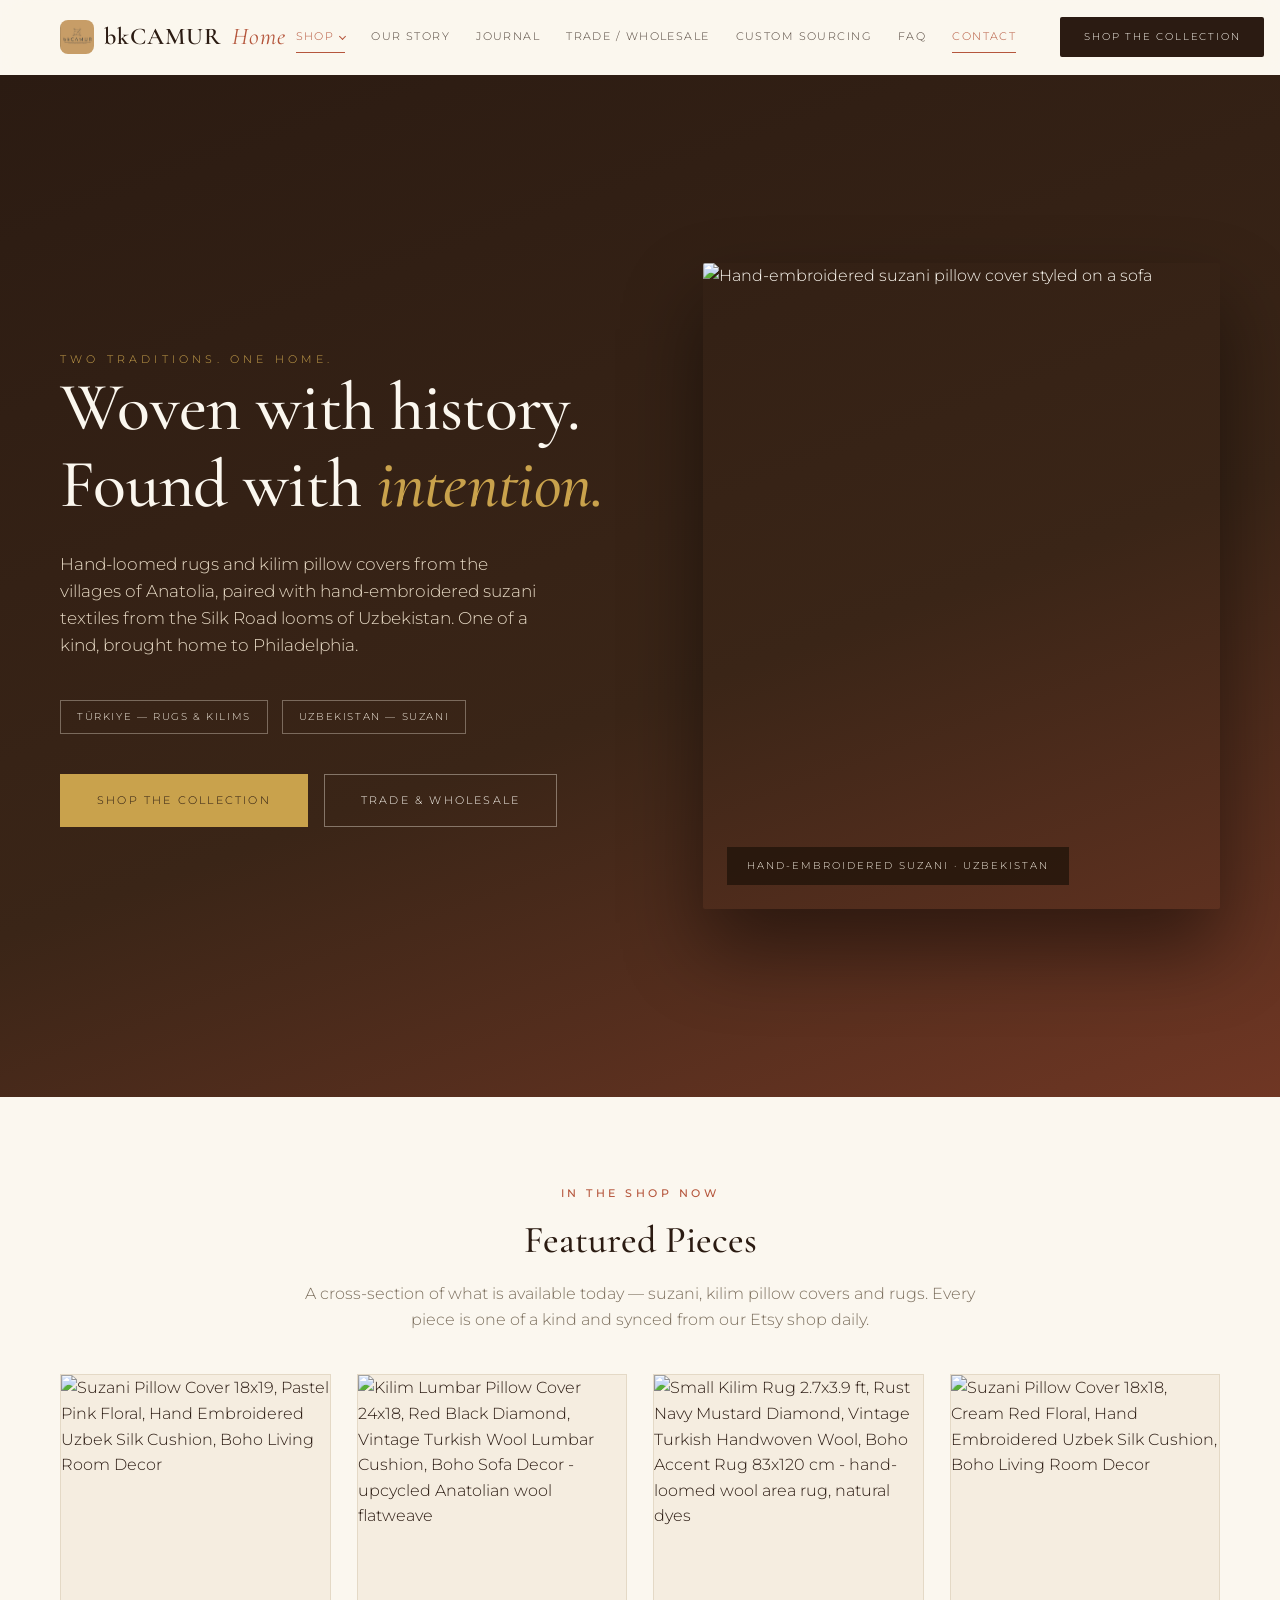
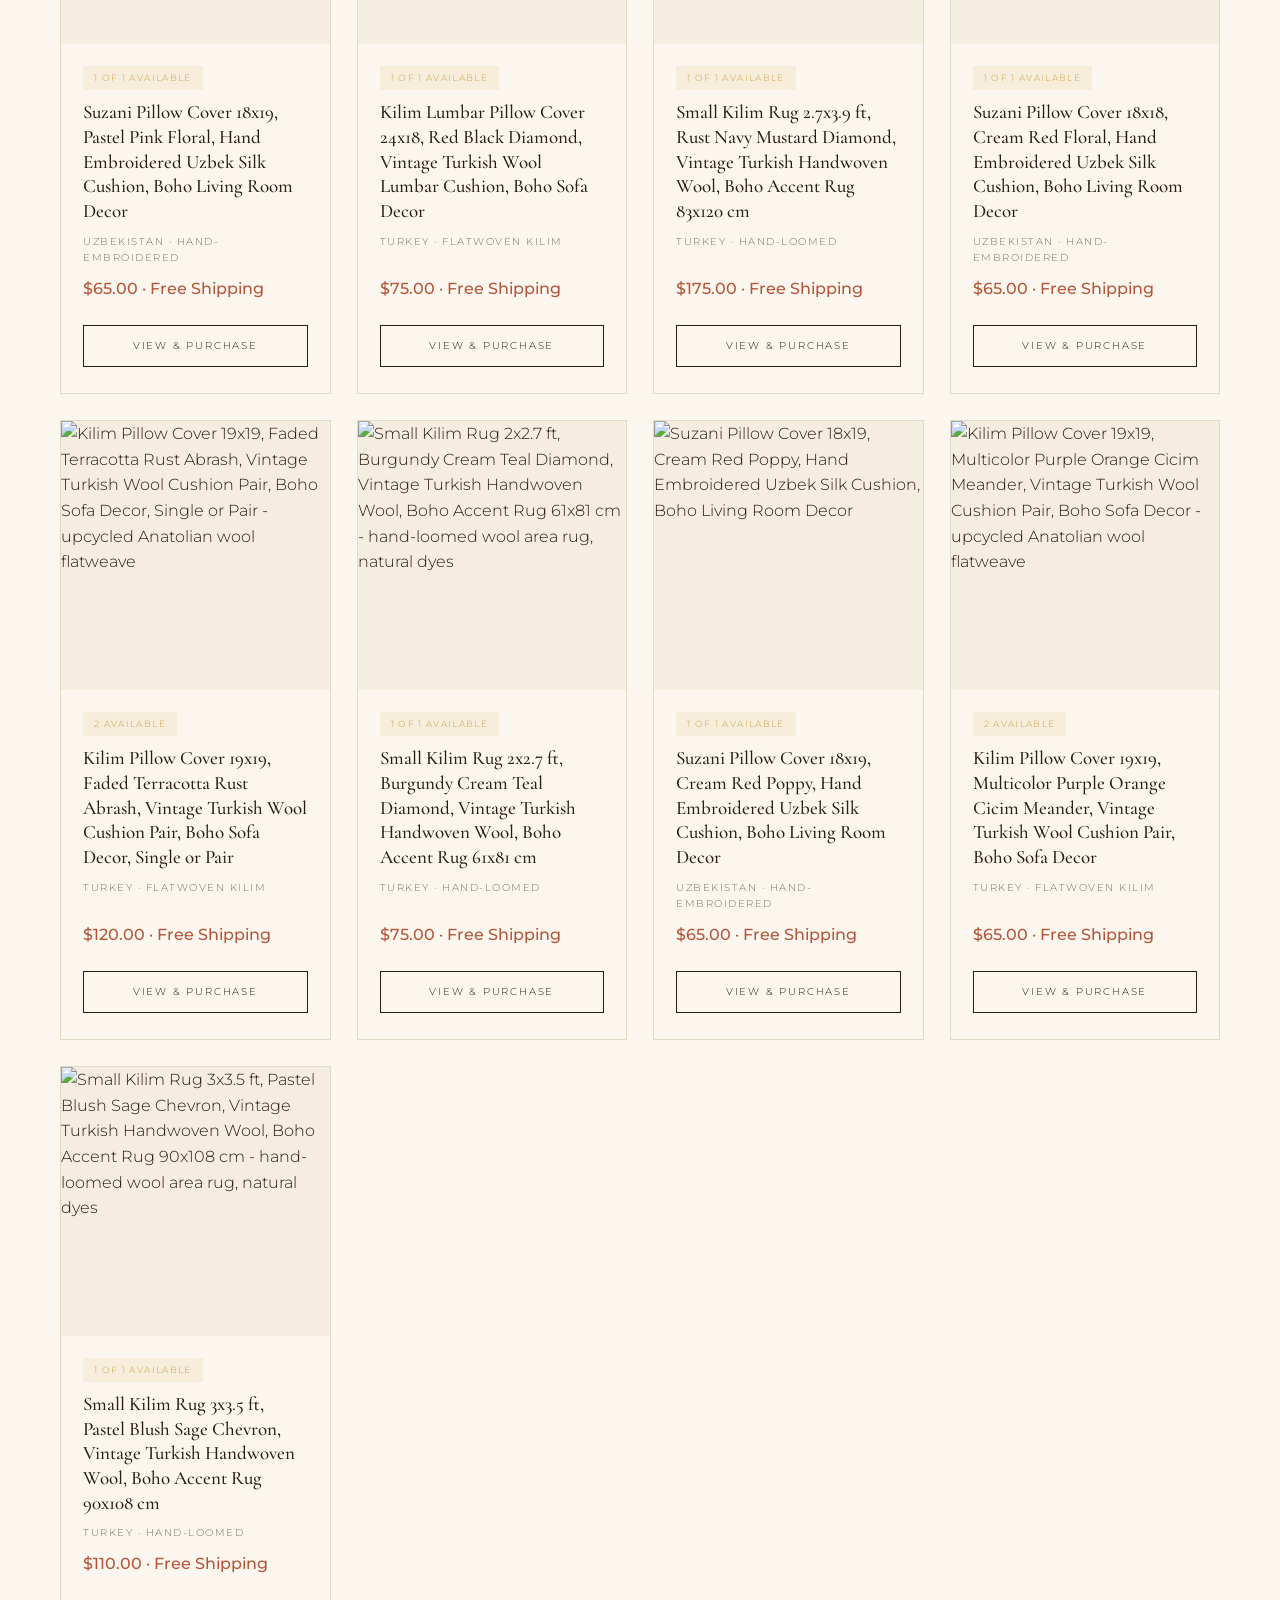
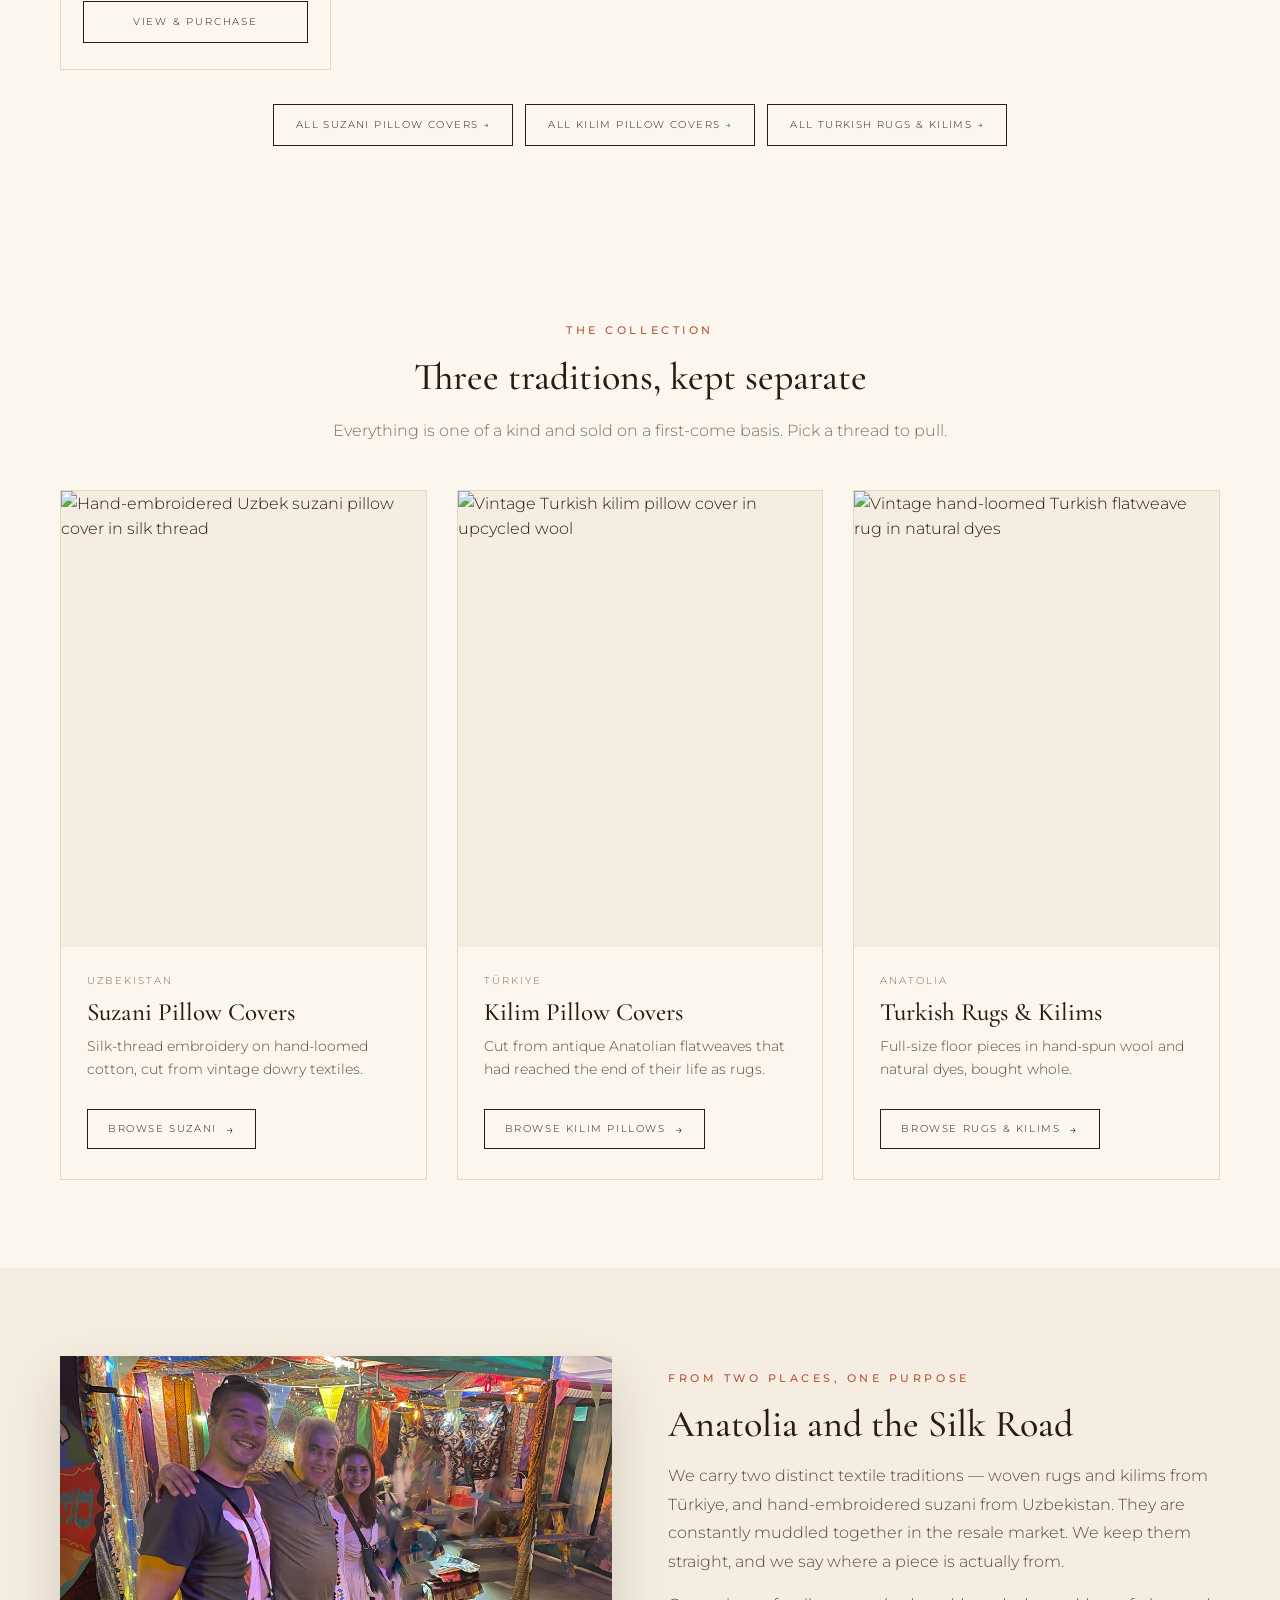
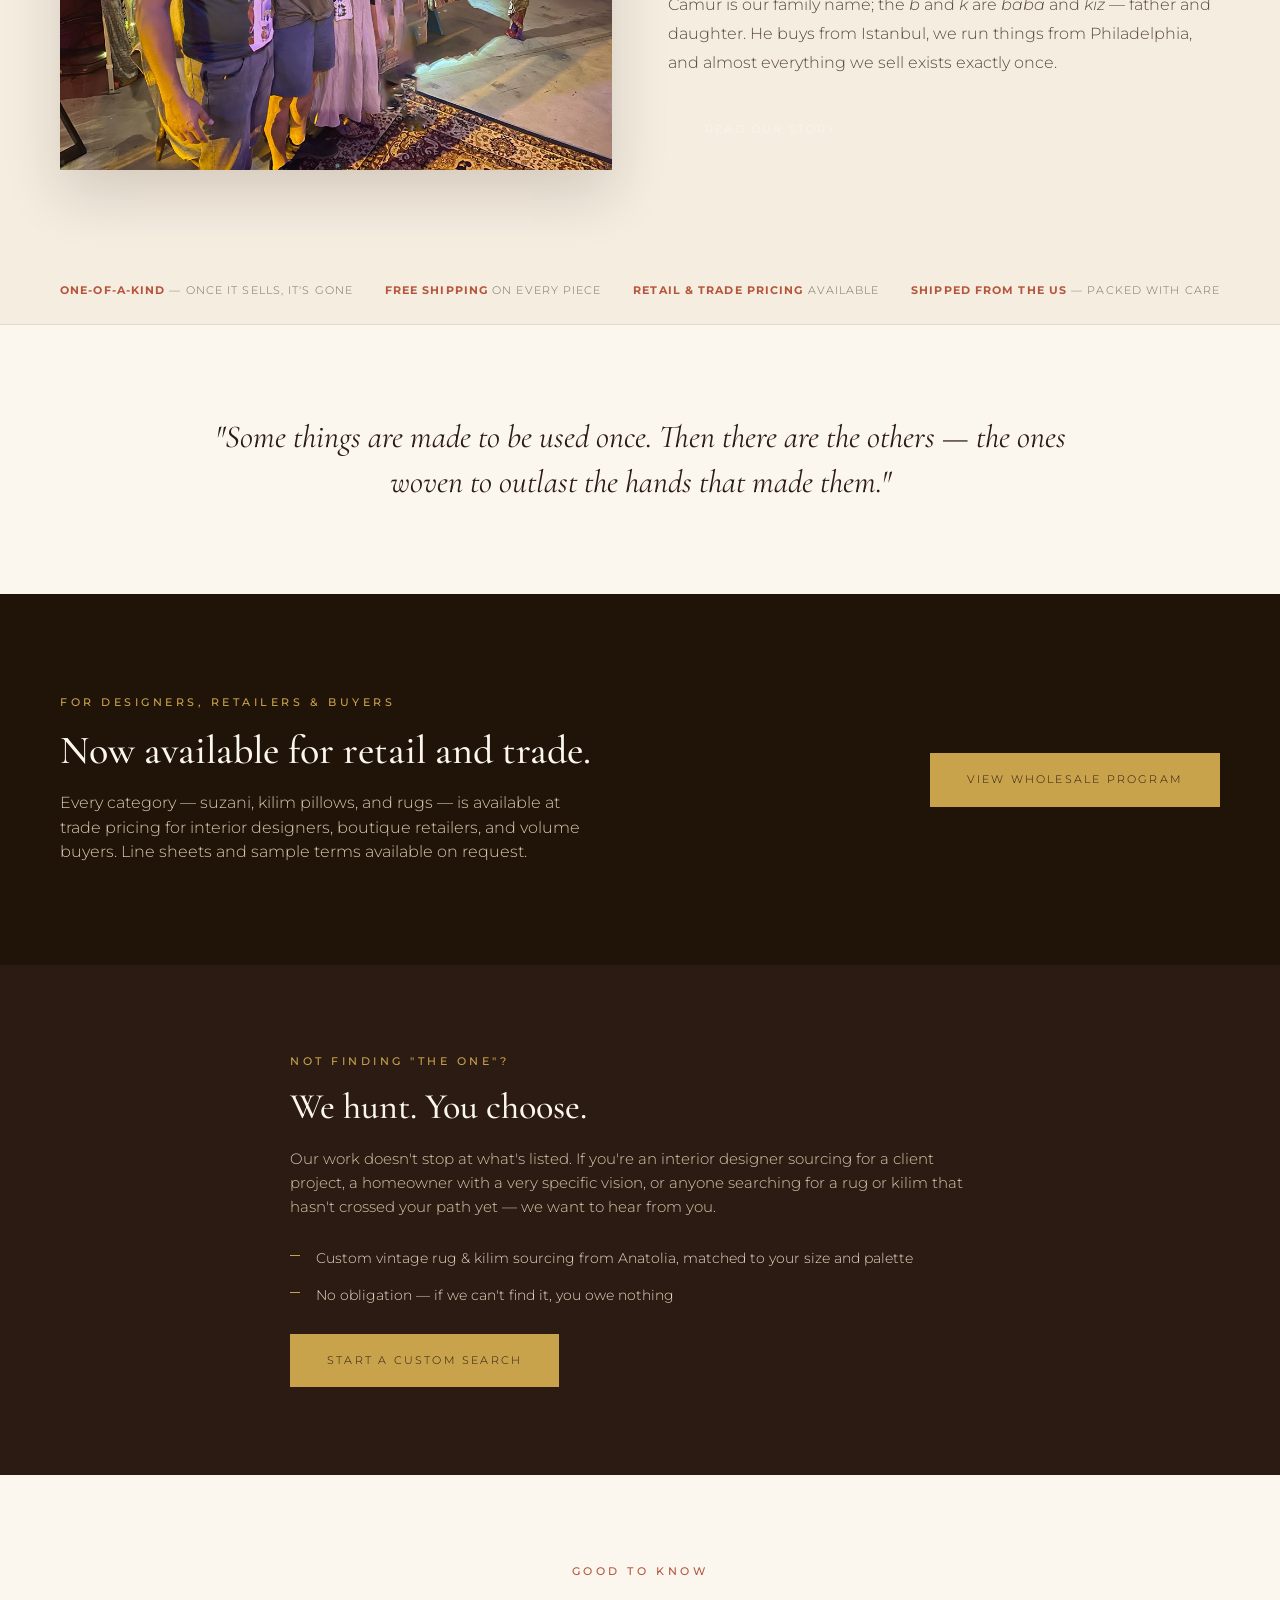
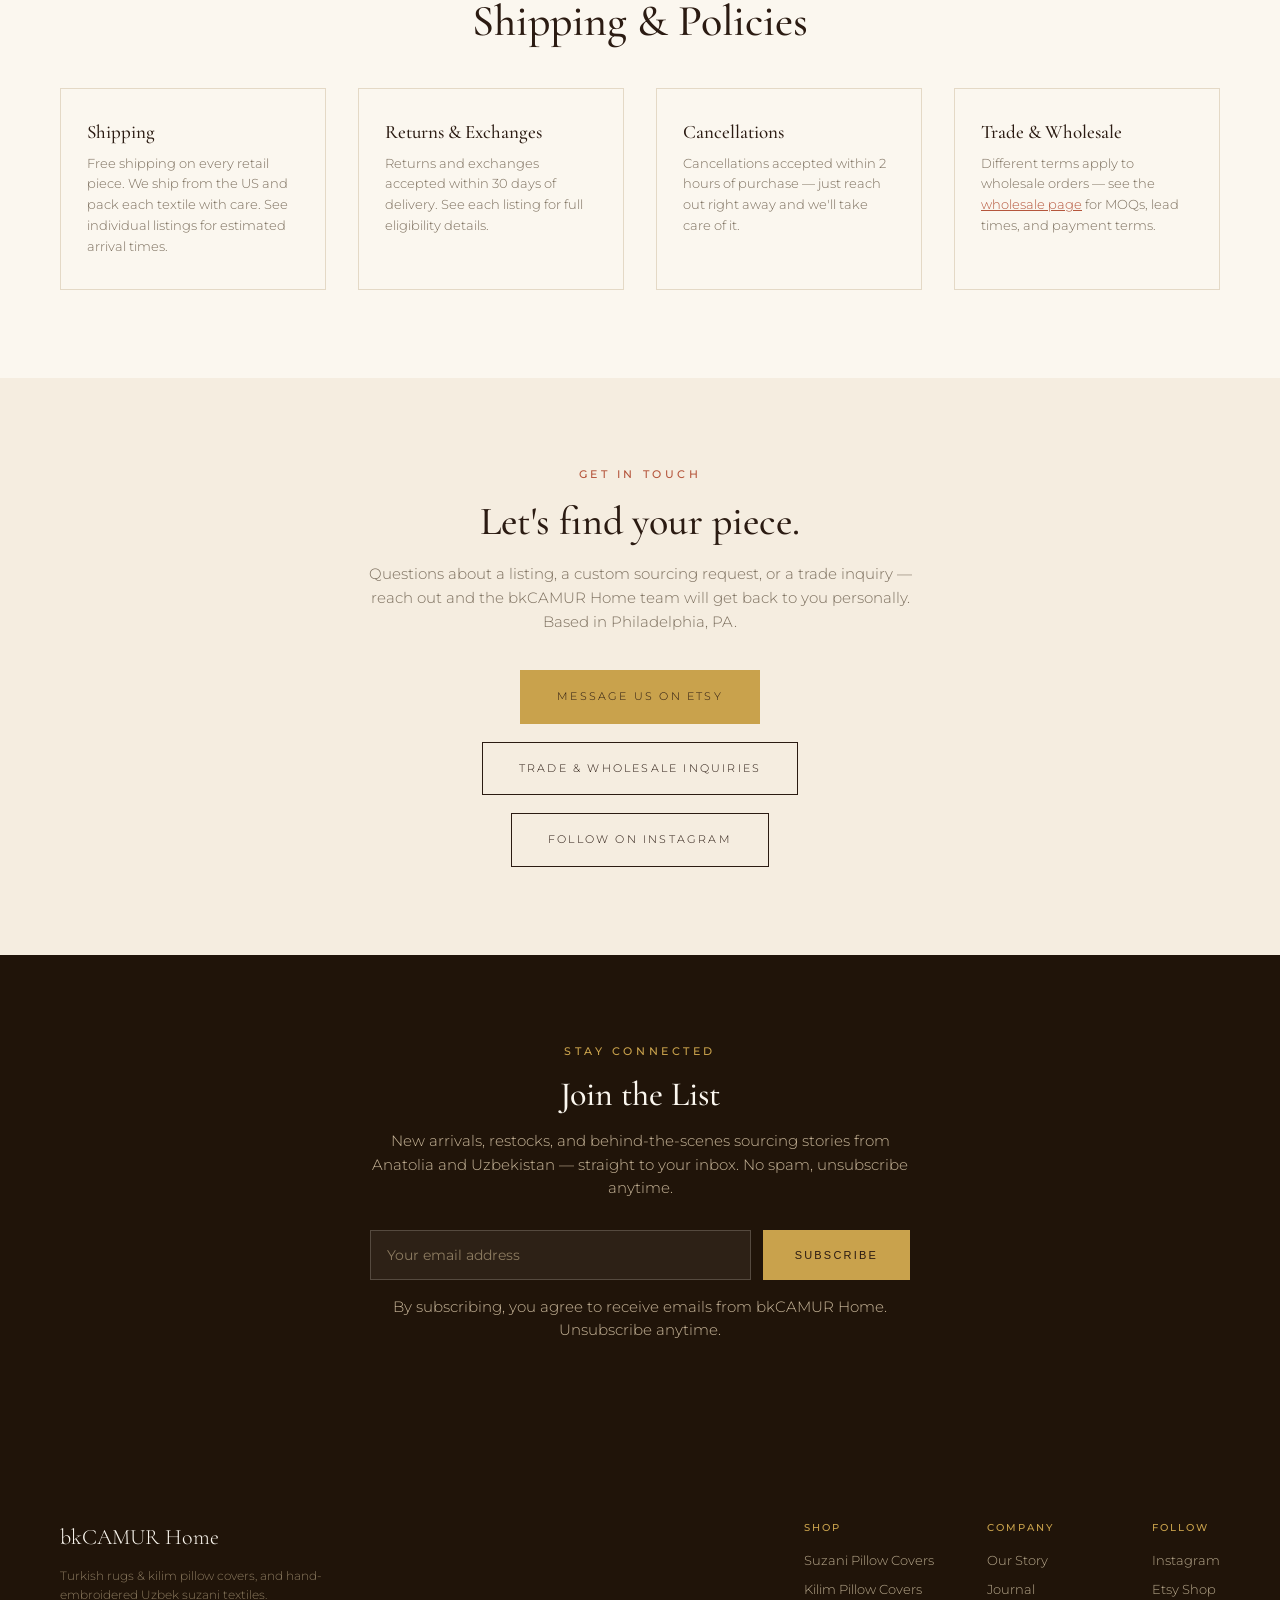
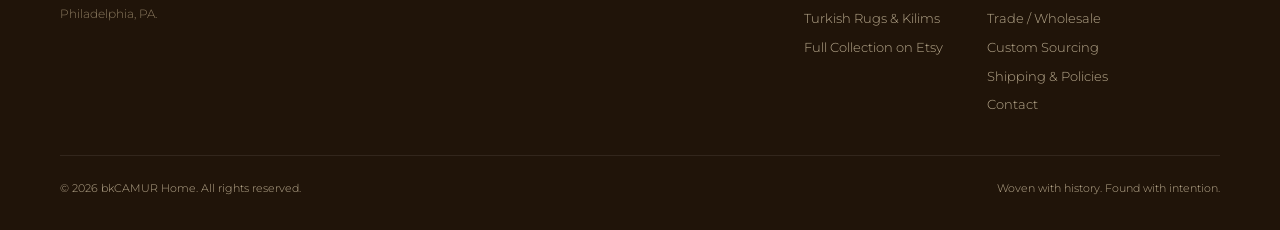
==== commit 7c50f330: "Auto-sync: update listings and rotate Etsy token" ====
--- a/index.html
+++ b/index.html
@@ -1163,29 +1163,29 @@
 </script>
 
 <div class="product-card">
-<div class="product-photo"><img src="https://i.etsystatic.com/61471058/r/il/d2081e/8769359480/il_570xN.8769359480_o5xb.jpg" alt="Kilim Pillow Cover 19x19, Multicolor Purple Orange Cicim Meander, Vintage Turkish Wool Cushion Pair, Boho Sofa Decor - upcycled Anatolian wool flatweave" loading="lazy" /></div>
+<div class="product-photo"><img src="https://i.etsystatic.com/61471058/r/il/4f1b41/8232363762/il_570xN.8232363762_n55c.jpg" alt="Kilim Lumbar Pillow Cover 24x18, Red Black Diamond, Vintage Turkish Wool Lumbar Cushion, Boho Sofa Decor - upcycled Anatolian wool flatweave" loading="lazy" /></div>
 <div class="product-info">
-<span class="one-of-a-kind">2 Available</span>
-<div class="product-name">Kilim Pillow Cover 19x19, Multicolor Purple Orange Cicim Meander, Vintage Turkish Wool Cushion Pair, Boho Sofa Decor</div>
+<span class="one-of-a-kind">1 of 1 Available</span>
+<div class="product-name">Kilim Lumbar Pillow Cover 24x18, Red Black Diamond, Vintage Turkish Wool Lumbar Cushion, Boho Sofa Decor</div>
 <div class="product-meta">Turkey &middot; Flatwoven Kilim</div>
-<div class="product-price">$65.00 &middot; Free Shipping</div>
-<a class="product-buy" href="https://www.etsy.com/listing/4606401045/kilim-pillow-cover-19x19-multicolor" target="_blank" rel="noopener">View &amp; Purchase</a>
+<div class="product-price">$75.00 &middot; Free Shipping</div>
+<a class="product-buy" href="https://www.etsy.com/listing/4535269030/kilim-pillow-cover-24x18-vintage-turkish" target="_blank" rel="noopener">View &amp; Purchase</a>
 </div>
 </div>
 <script type="application/ld+json">
 {
 "@context": "https://schema.org",
 "@type": "Product",
-"name": "Kilim Pillow Cover 19x19, Multicolor Purple Orange Cicim Meander, Vintage Turkish Wool Cushion Pair, Boho Sofa Decor",
-"image": "https://i.etsystatic.com/61471058/r/il/d2081e/8769359480/il_570xN.8769359480_o5xb.jpg",
-"url": "https://www.etsy.com/listing/4606401045/kilim-pillow-cover-19x19-multicolor",
-"sku": "4606401045",
+"name": "Kilim Lumbar Pillow Cover 24x18, Red Black Diamond, Vintage Turkish Wool Lumbar Cushion, Boho Sofa Decor",
+"image": "https://i.etsystatic.com/61471058/r/il/4f1b41/8232363762/il_570xN.8232363762_n55c.jpg",
+"url": "https://www.etsy.com/listing/4535269030/kilim-pillow-cover-24x18-vintage-turkish",
+"sku": "4535269030",
 "brand": { "@type": "Brand", "name": "bkCAMUR Home" },
 "offers": {
 "@type": "Offer",
-"url": "https://www.etsy.com/listing/4606401045/kilim-pillow-cover-19x19-multicolor",
+"url": "https://www.etsy.com/listing/4535269030/kilim-pillow-cover-24x18-vintage-turkish",
 "priceCurrency": "USD",
-"price": "65.00",
+"price": "75.00",
 "availability": "https://schema.org/InStock",
 "itemCondition": "https://schema.org/UsedCondition"
 }
@@ -1253,29 +1253,29 @@
 </script>
 
 <div class="product-card">
-<div class="product-photo"><img src="https://i.etsystatic.com/61471058/r/il/f7fe11/8279049357/il_570xN.8279049357_swff.jpg" alt="Kilim Pillow Cover 20x20, Mustard Yellow Stripe, Vintage Turkish Wool Throw Pillow, Boho Living Room Decor - upcycled Anatolian wool flatweave" loading="lazy" /></div>
+<div class="product-photo"><img src="https://i.etsystatic.com/61471058/r/il/e42dfc/8820529494/il_570xN.8820529494_emz6.jpg" alt="Kilim Pillow Cover  19x19, Faded Terracotta Rust Abrash, Vintage Turkish Wool Cushion Pair, Boho Sofa Decor, Single or Pair - upcycled Anatolian wool flatweave" loading="lazy" /></div>
 <div class="product-info">
-<span class="one-of-a-kind">1 of 1 Available</span>
-<div class="product-name">Kilim Pillow Cover 20x20, Mustard Yellow Stripe, Vintage Turkish Wool Throw Pillow, Boho Living Room Decor</div>
+<span class="one-of-a-kind">2 Available</span>
+<div class="product-name">Kilim Pillow Cover  19x19, Faded Terracotta Rust Abrash, Vintage Turkish Wool Cushion Pair, Boho Sofa Decor, Single or Pair</div>
 <div class="product-meta">Turkey &middot; Flatwoven Kilim</div>
-<div class="product-price">$70.00 &middot; Free Shipping</div>
-<a class="product-buy" href="https://www.etsy.com/listing/4535111220/mustard-yellow-striped-kilim-pillow" target="_blank" rel="noopener">View &amp; Purchase</a>
+<div class="product-price">$120.00 &middot; Free Shipping</div>
+<a class="product-buy" href="https://www.etsy.com/listing/4612702054/kilim-pillow-cover-19x19-faded" target="_blank" rel="noopener">View &amp; Purchase</a>
 </div>
 </div>
 <script type="application/ld+json">
 {
 "@context": "https://schema.org",
 "@type": "Product",
-"name": "Kilim Pillow Cover 20x20, Mustard Yellow Stripe, Vintage Turkish Wool Throw Pillow, Boho Living Room Decor",
-"image": "https://i.etsystatic.com/61471058/r/il/f7fe11/8279049357/il_570xN.8279049357_swff.jpg",
-"url": "https://www.etsy.com/listing/4535111220/mustard-yellow-striped-kilim-pillow",
-"sku": "4535111220",
+"name": "Kilim Pillow Cover  19x19, Faded Terracotta Rust Abrash, Vintage Turkish Wool Cushion Pair, Boho Sofa Decor, Single or Pair",
+"image": "https://i.etsystatic.com/61471058/r/il/e42dfc/8820529494/il_570xN.8820529494_emz6.jpg",
+"url": "https://www.etsy.com/listing/4612702054/kilim-pillow-cover-19x19-faded",
+"sku": "4612702054",
 "brand": { "@type": "Brand", "name": "bkCAMUR Home" },
 "offers": {
 "@type": "Offer",
-"url": "https://www.etsy.com/listing/4535111220/mustard-yellow-striped-kilim-pillow",
+"url": "https://www.etsy.com/listing/4612702054/kilim-pillow-cover-19x19-faded",
 "priceCurrency": "USD",
-"price": "70.00",
+"price": "120.00",
 "availability": "https://schema.org/InStock",
 "itemCondition": "https://schema.org/UsedCondition"
 }
@@ -1343,29 +1343,29 @@
 </script>
 
 <div class="product-card">
-<div class="product-photo"><img src="https://i.etsystatic.com/61471058/r/il/a453f1/8279042297/il_570xN.8279042297_1s9c.jpg" alt="Kilim Pillow Cover 20x20, Red Stripe, Vintage Turkish Wool Throw Pillow, Boho Living Room Decor - upcycled Anatolian wool flatweave" loading="lazy" /></div>
+<div class="product-photo"><img src="https://i.etsystatic.com/61471058/r/il/d2081e/8769359480/il_570xN.8769359480_o5xb.jpg" alt="Kilim Pillow Cover 19x19, Multicolor Purple Orange Cicim Meander, Vintage Turkish Wool Cushion Pair, Boho Sofa Decor - upcycled Anatolian wool flatweave" loading="lazy" /></div>
 <div class="product-info">
-<span class="one-of-a-kind">1 of 1 Available</span>
-<div class="product-name">Kilim Pillow Cover 20x20, Red Stripe, Vintage Turkish Wool Throw Pillow, Boho Living Room Decor</div>
+<span class="one-of-a-kind">2 Available</span>
+<div class="product-name">Kilim Pillow Cover 19x19, Multicolor Purple Orange Cicim Meander, Vintage Turkish Wool Cushion Pair, Boho Sofa Decor</div>
 <div class="product-meta">Turkey &middot; Flatwoven Kilim</div>
-<div class="product-price">$70.00 &middot; Free Shipping</div>
-<a class="product-buy" href="https://www.etsy.com/listing/4535096857/red-striped-kilim-pillow-cover-20x20" target="_blank" rel="noopener">View &amp; Purchase</a>
+<div class="product-price">$65.00 &middot; Free Shipping</div>
+<a class="product-buy" href="https://www.etsy.com/listing/4606401045/kilim-pillow-cover-19x19-multicolor" target="_blank" rel="noopener">View &amp; Purchase</a>
 </div>
 </div>
 <script type="application/ld+json">
 {
 "@context": "https://schema.org",
 "@type": "Product",
-"name": "Kilim Pillow Cover 20x20, Red Stripe, Vintage Turkish Wool Throw Pillow, Boho Living Room Decor",
-"image": "https://i.etsystatic.com/61471058/r/il/a453f1/8279042297/il_570xN.8279042297_1s9c.jpg",
-"url": "https://www.etsy.com/listing/4535096857/red-striped-kilim-pillow-cover-20x20",
-"sku": "4535096857",
+"name": "Kilim Pillow Cover 19x19, Multicolor Purple Orange Cicim Meander, Vintage Turkish Wool Cushion Pair, Boho Sofa Decor",
+"image": "https://i.etsystatic.com/61471058/r/il/d2081e/8769359480/il_570xN.8769359480_o5xb.jpg",
+"url": "https://www.etsy.com/listing/4606401045/kilim-pillow-cover-19x19-multicolor",
+"sku": "4606401045",
 "brand": { "@type": "Brand", "name": "bkCAMUR Home" },
 "offers": {
 "@type": "Offer",
-"url": "https://www.etsy.com/listing/4535096857/red-striped-kilim-pillow-cover-20x20",
+"url": "https://www.etsy.com/listing/4606401045/kilim-pillow-cover-19x19-multicolor",
 "priceCurrency": "USD",
-"price": "70.00",
+"price": "65.00",
 "availability": "https://schema.org/InStock",
 "itemCondition": "https://schema.org/UsedCondition"
 }
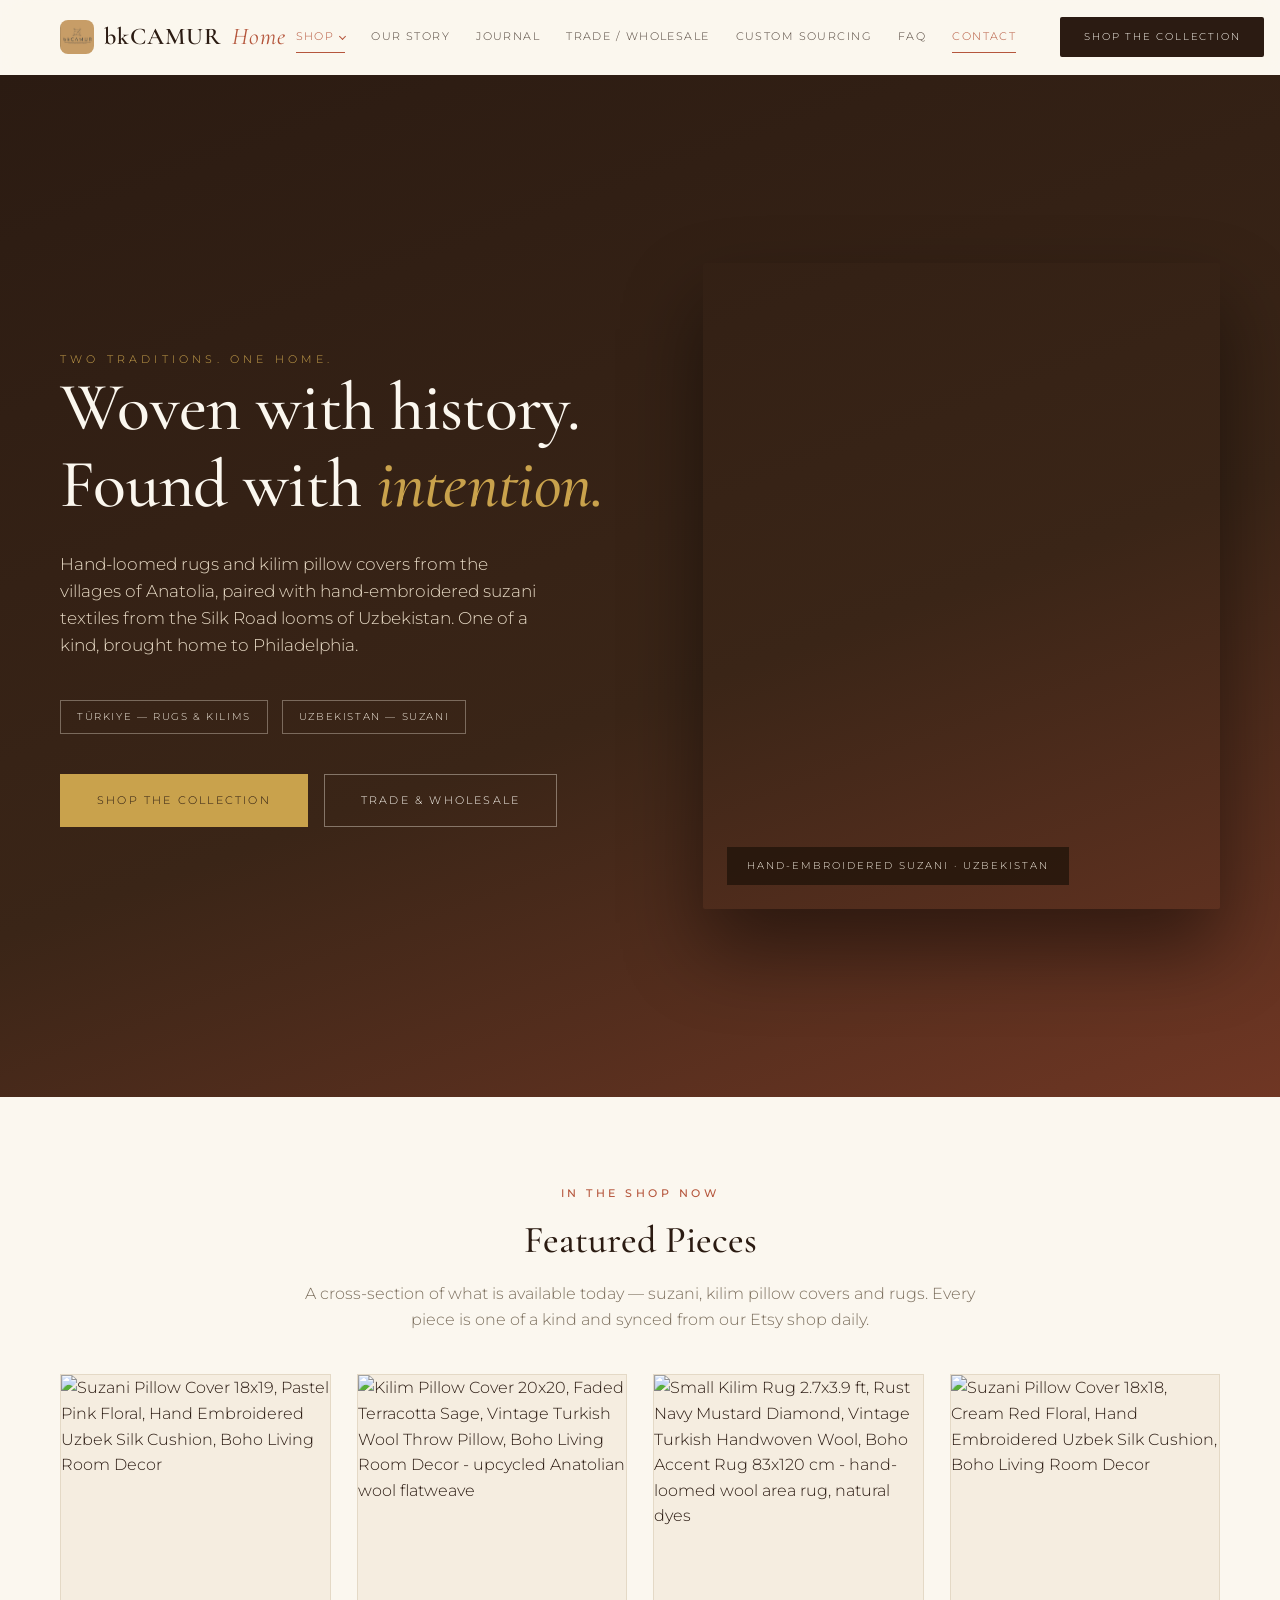
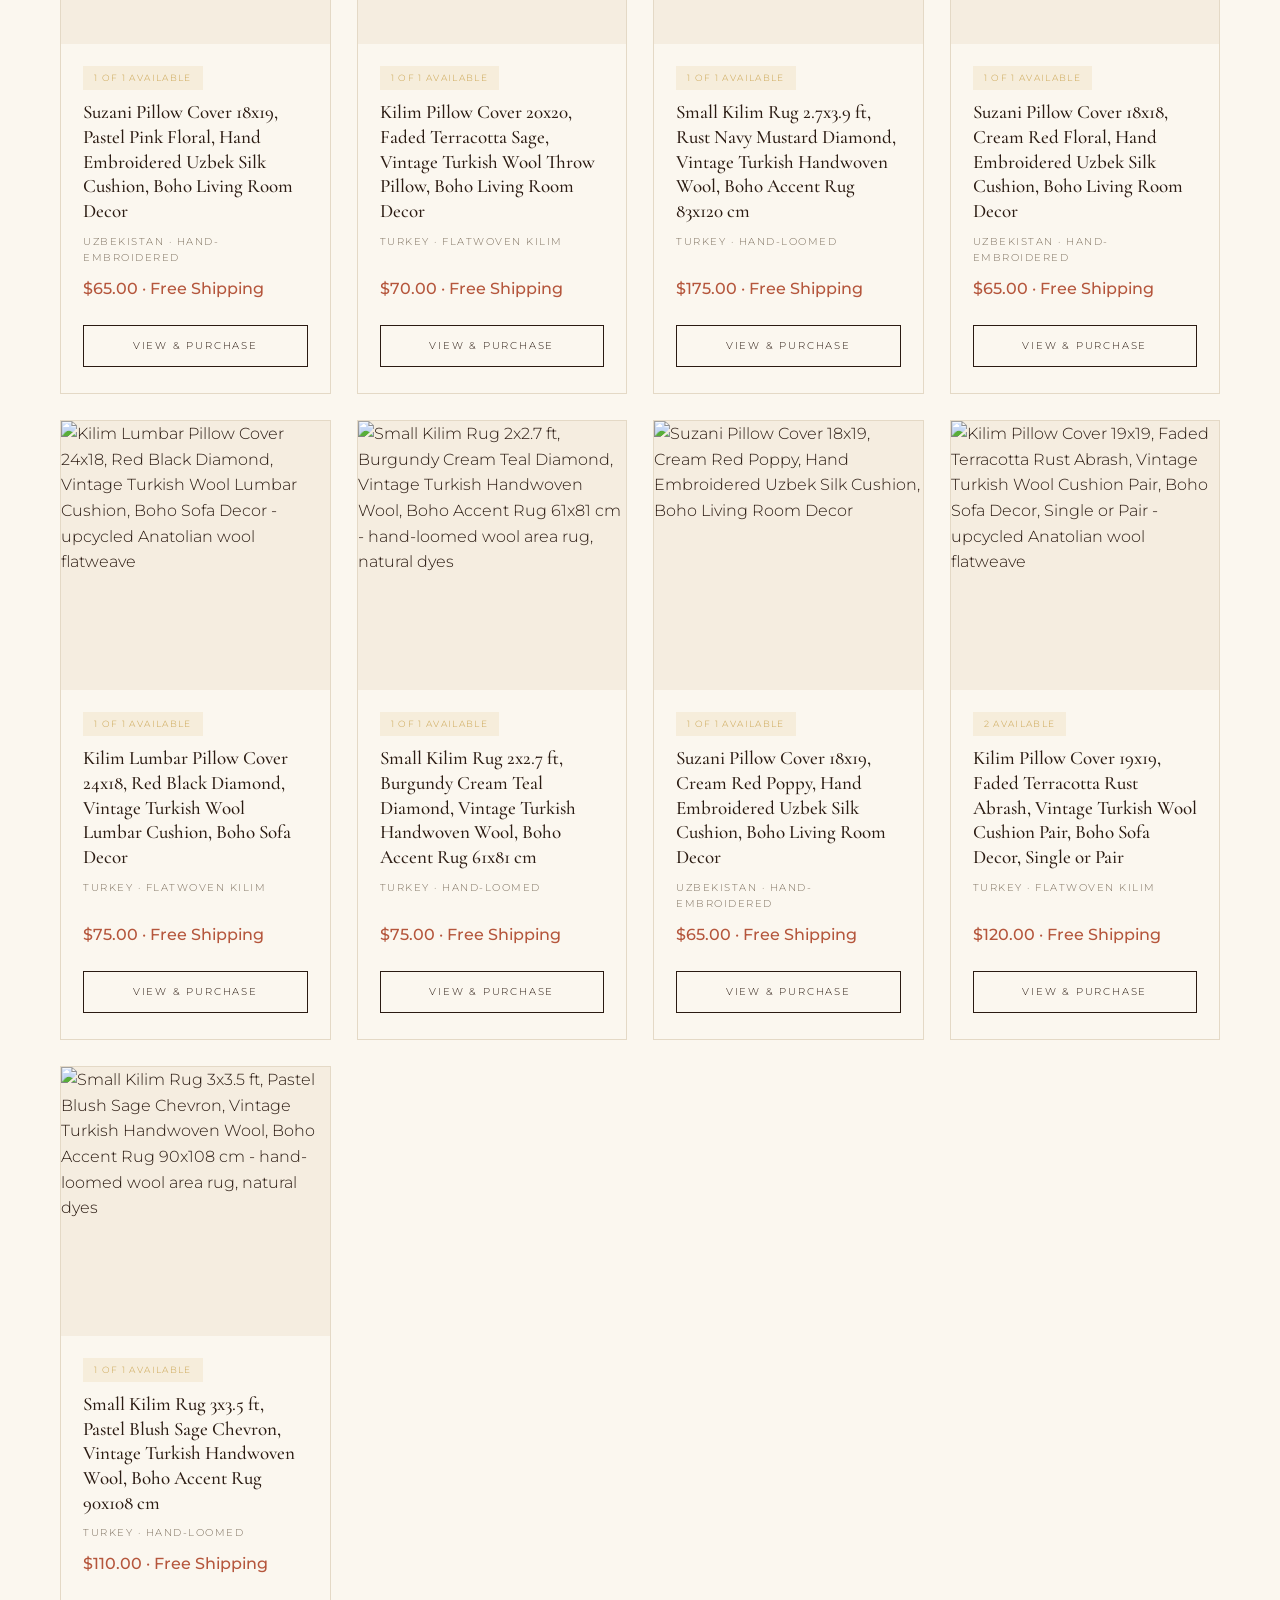
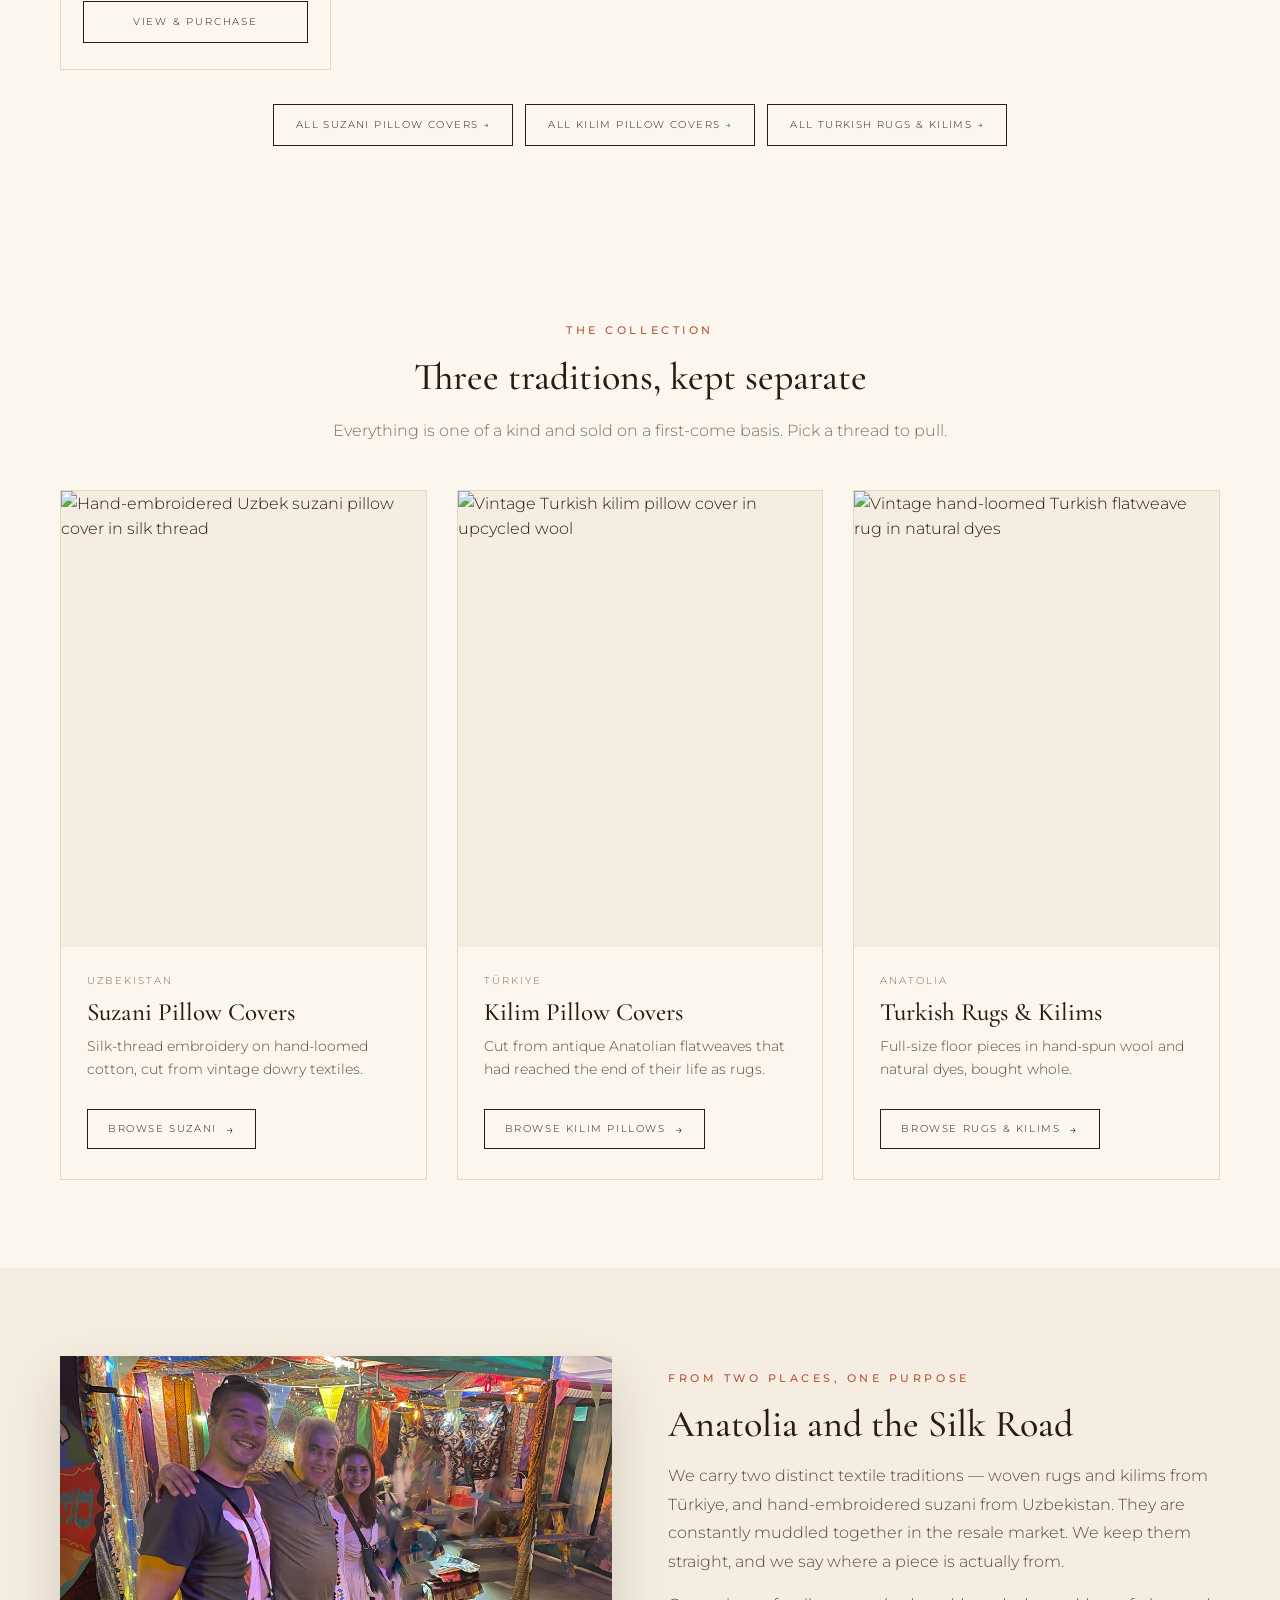
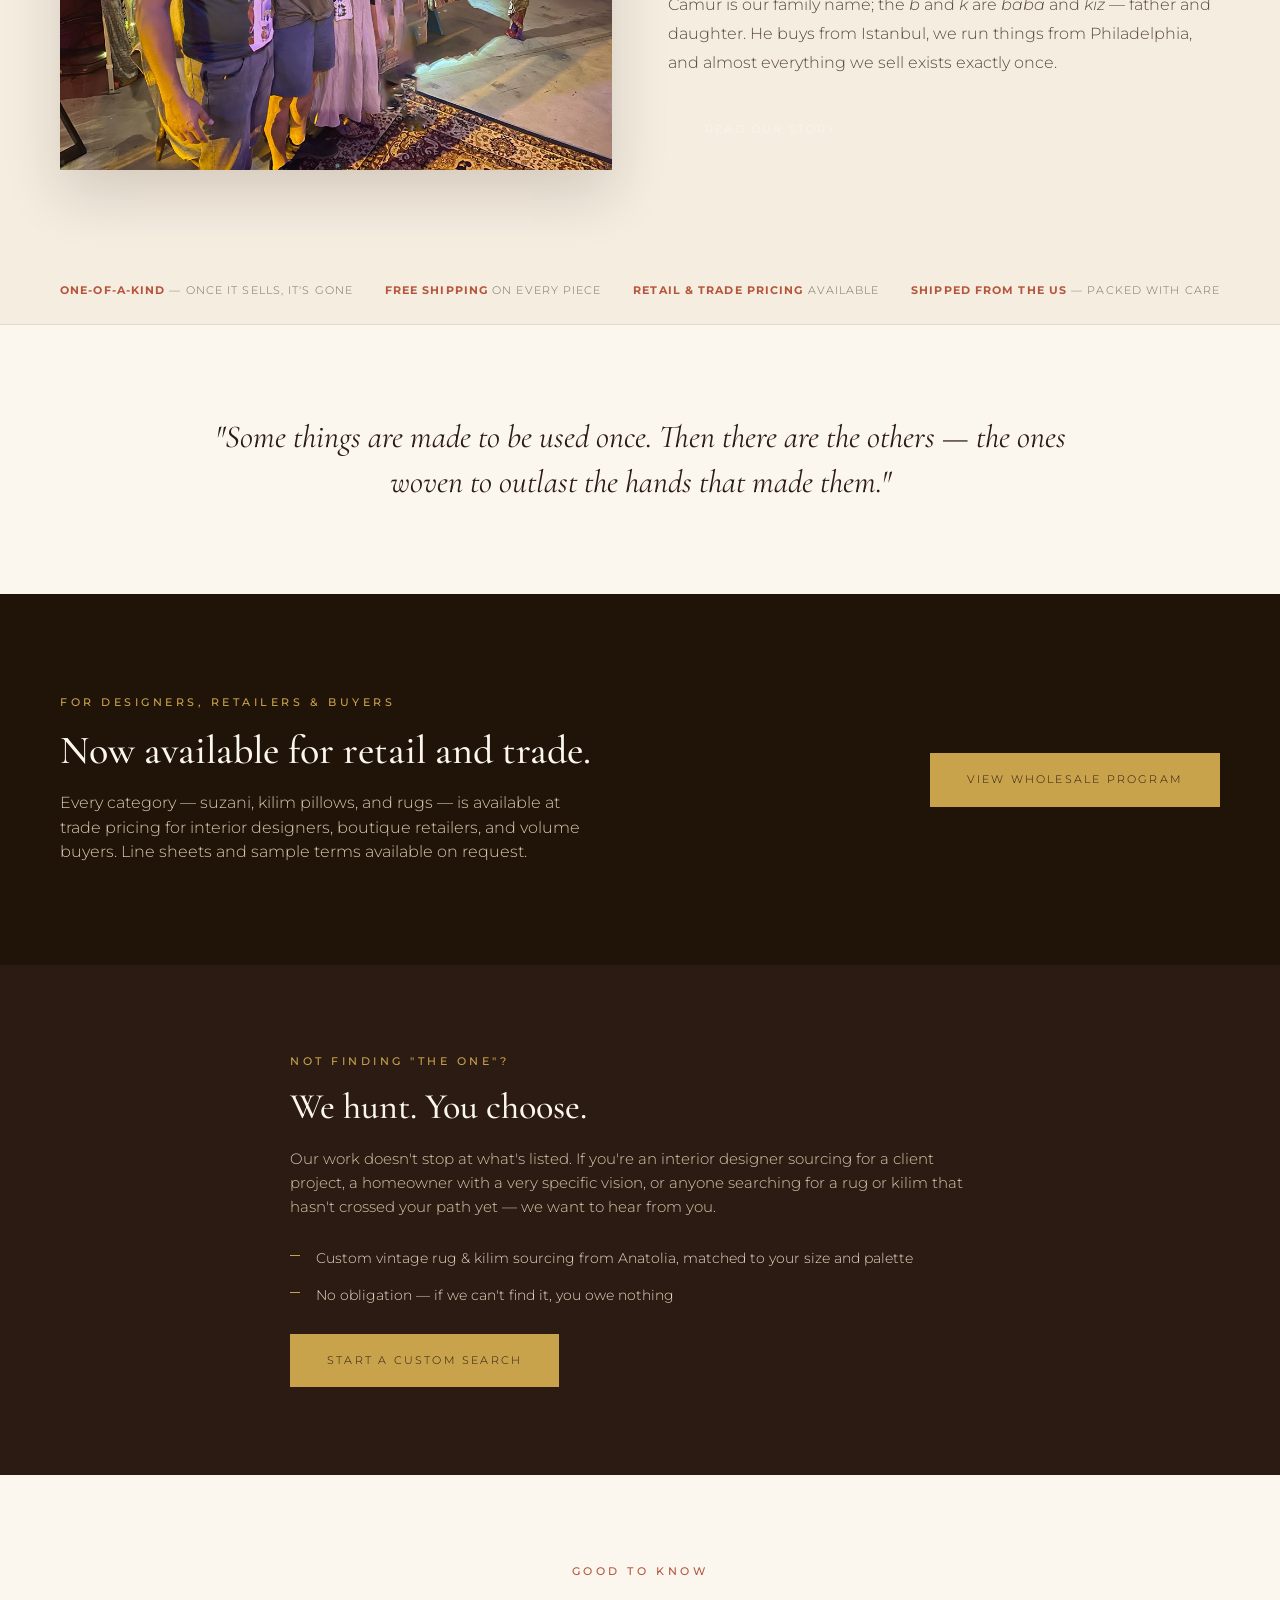
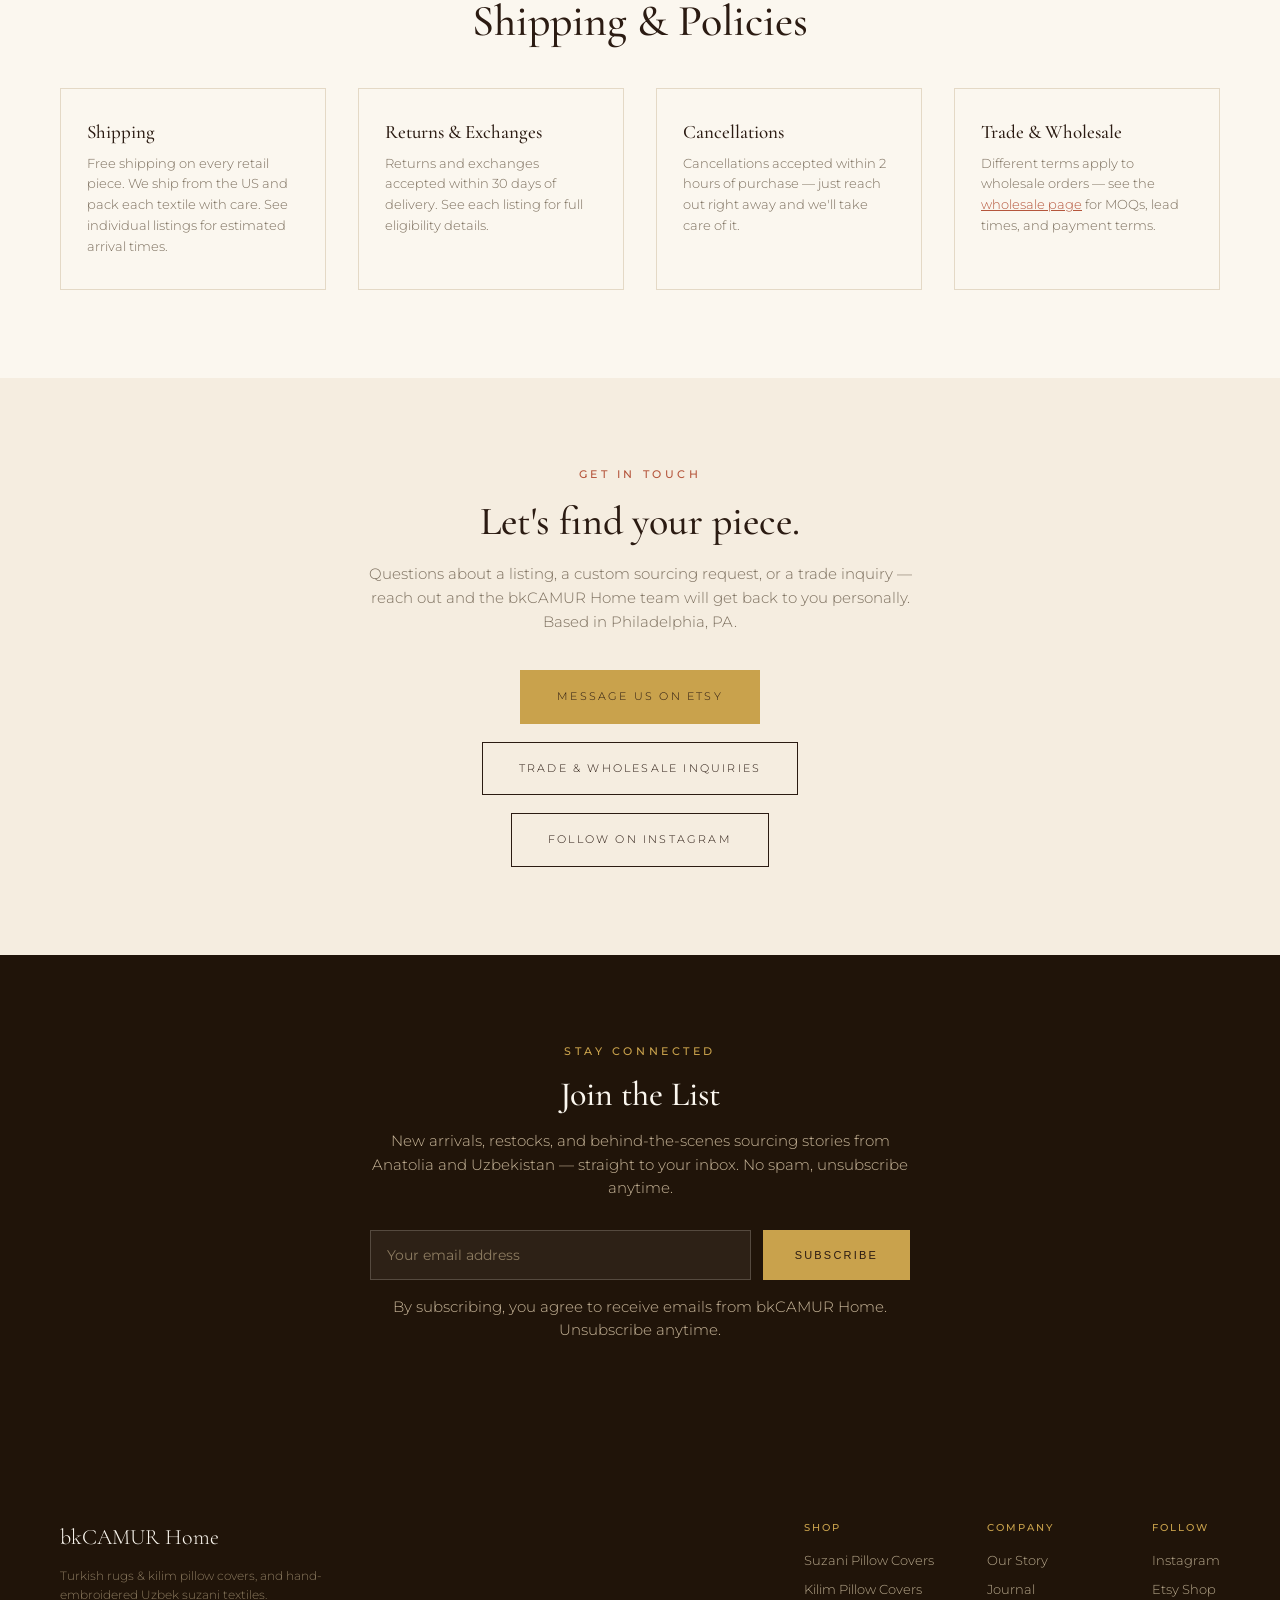
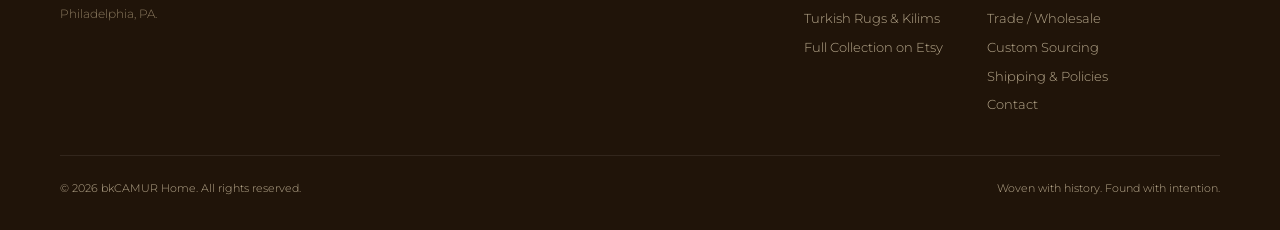
==== commit 7a1a3596: "Auto-sync: update listings and rotate Etsy token" ====
--- a/index.html
+++ b/index.html
@@ -1163,6 +1163,96 @@
 </script>
 
 <div class="product-card">
+<div class="product-photo"><img src="https://i.etsystatic.com/61471058/r/il/bdd34f/8280145031/il_570xN.8280145031_tl8g.jpg" alt="Kilim Pillow Cover 20x20, Faded Terracotta Sage, Vintage Turkish Wool Throw Pillow, Boho Living Room Decor - upcycled Anatolian wool flatweave" loading="lazy" /></div>
+<div class="product-info">
+<span class="one-of-a-kind">1 of 1 Available</span>
+<div class="product-name">Kilim Pillow Cover 20x20, Faded Terracotta Sage, Vintage Turkish Wool Throw Pillow, Boho Living Room Decor</div>
+<div class="product-meta">Turkey &middot; Flatwoven Kilim</div>
+<div class="product-price">$70.00 &middot; Free Shipping</div>
+<a class="product-buy" href="https://www.etsy.com/listing/4535250220/kilim-pillow-cover-20x20-striped-pattern" target="_blank" rel="noopener">View &amp; Purchase</a>
+</div>
+</div>
+<script type="application/ld+json">
+{
+"@context": "https://schema.org",
+"@type": "Product",
+"name": "Kilim Pillow Cover 20x20, Faded Terracotta Sage, Vintage Turkish Wool Throw Pillow, Boho Living Room Decor",
+"image": "https://i.etsystatic.com/61471058/r/il/bdd34f/8280145031/il_570xN.8280145031_tl8g.jpg",
+"url": "https://www.etsy.com/listing/4535250220/kilim-pillow-cover-20x20-striped-pattern",
+"sku": "4535250220",
+"brand": { "@type": "Brand", "name": "bkCAMUR Home" },
+"offers": {
+"@type": "Offer",
+"url": "https://www.etsy.com/listing/4535250220/kilim-pillow-cover-20x20-striped-pattern",
+"priceCurrency": "USD",
+"price": "70.00",
+"availability": "https://schema.org/InStock",
+"itemCondition": "https://schema.org/UsedCondition"
+}
+}
+</script>
+
+<div class="product-card">
+<div class="product-photo"><img src="https://i.etsystatic.com/61471058/r/il/070a92/8540360592/il_570xN.8540360592_pspc.jpg" alt="Small Kilim Rug 2.7x3.9 ft, Rust Navy Mustard Diamond, Vintage Turkish Handwoven Wool, Boho Accent Rug 83x120 cm - hand-loomed wool area rug, natural dyes" loading="lazy" /></div>
+<div class="product-info">
+<span class="one-of-a-kind">1 of 1 Available</span>
+<div class="product-name">Small Kilim Rug 2.7x3.9 ft, Rust Navy Mustard Diamond, Vintage Turkish Handwoven Wool, Boho Accent Rug 83x120 cm</div>
+<div class="product-meta">Turkey &middot; Hand-Loomed</div>
+<div class="product-price">$175.00 &middot; Free Shipping</div>
+<a class="product-buy" href="https://www.etsy.com/listing/4577579666/27-x-39-ft-vintage-turkish-kilim-rug" target="_blank" rel="noopener">View &amp; Purchase</a>
+</div>
+</div>
+<script type="application/ld+json">
+{
+"@context": "https://schema.org",
+"@type": "Product",
+"name": "Small Kilim Rug 2.7x3.9 ft, Rust Navy Mustard Diamond, Vintage Turkish Handwoven Wool, Boho Accent Rug 83x120 cm",
+"image": "https://i.etsystatic.com/61471058/r/il/070a92/8540360592/il_570xN.8540360592_pspc.jpg",
+"url": "https://www.etsy.com/listing/4577579666/27-x-39-ft-vintage-turkish-kilim-rug",
+"sku": "4577579666",
+"brand": { "@type": "Brand", "name": "bkCAMUR Home" },
+"offers": {
+"@type": "Offer",
+"url": "https://www.etsy.com/listing/4577579666/27-x-39-ft-vintage-turkish-kilim-rug",
+"priceCurrency": "USD",
+"price": "175.00",
+"availability": "https://schema.org/InStock",
+"itemCondition": "https://schema.org/UsedCondition"
+}
+}
+</script>
+
+<div class="product-card">
+<div class="product-photo"><img src="https://i.etsystatic.com/61471058/r/il/3958f7/8060957954/il_570xN.8060957954_blud.jpg" alt="Suzani Pillow Cover 18x18, Cream Red Floral, Hand Embroidered Uzbek Silk Cushion, Boho Living Room Decor" loading="lazy" /></div>
+<div class="product-info">
+<span class="one-of-a-kind">1 of 1 Available</span>
+<div class="product-name">Suzani Pillow Cover 18x18, Cream Red Floral, Hand Embroidered Uzbek Silk Cushion, Boho Living Room Decor</div>
+<div class="product-meta">Uzbekistan &middot; Hand-Embroidered</div>
+<div class="product-price">$65.00 &middot; Free Shipping</div>
+<a class="product-buy" href="https://www.etsy.com/listing/4511249889/boho-floral-throw-pillow-18x18-hand" target="_blank" rel="noopener">View &amp; Purchase</a>
+</div>
+</div>
+<script type="application/ld+json">
+{
+"@context": "https://schema.org",
+"@type": "Product",
+"name": "Suzani Pillow Cover 18x18, Cream Red Floral, Hand Embroidered Uzbek Silk Cushion, Boho Living Room Decor",
+"image": "https://i.etsystatic.com/61471058/r/il/3958f7/8060957954/il_570xN.8060957954_blud.jpg",
+"url": "https://www.etsy.com/listing/4511249889/boho-floral-throw-pillow-18x18-hand",
+"sku": "4511249889",
+"brand": { "@type": "Brand", "name": "bkCAMUR Home" },
+"offers": {
+"@type": "Offer",
+"url": "https://www.etsy.com/listing/4511249889/boho-floral-throw-pillow-18x18-hand",
+"priceCurrency": "USD",
+"price": "65.00",
+"availability": "https://schema.org/InStock",
+"itemCondition": "https://schema.org/UsedCondition"
+}
+}
+</script>
+
+<div class="product-card">
 <div class="product-photo"><img src="https://i.etsystatic.com/61471058/r/il/4f1b41/8232363762/il_570xN.8232363762_n55c.jpg" alt="Kilim Lumbar Pillow Cover 24x18, Red Black Diamond, Vintage Turkish Wool Lumbar Cushion, Boho Sofa Decor - upcycled Anatolian wool flatweave" loading="lazy" /></div>
 <div class="product-info">
 <span class="one-of-a-kind">1 of 1 Available</span>
@@ -1193,96 +1283,6 @@
 </script>
 
 <div class="product-card">
-<div class="product-photo"><img src="https://i.etsystatic.com/61471058/r/il/070a92/8540360592/il_570xN.8540360592_pspc.jpg" alt="Small Kilim Rug 2.7x3.9 ft, Rust Navy Mustard Diamond, Vintage Turkish Handwoven Wool, Boho Accent Rug 83x120 cm - hand-loomed wool area rug, natural dyes" loading="lazy" /></div>
-<div class="product-info">
-<span class="one-of-a-kind">1 of 1 Available</span>
-<div class="product-name">Small Kilim Rug 2.7x3.9 ft, Rust Navy Mustard Diamond, Vintage Turkish Handwoven Wool, Boho Accent Rug 83x120 cm</div>
-<div class="product-meta">Turkey &middot; Hand-Loomed</div>
-<div class="product-price">$175.00 &middot; Free Shipping</div>
-<a class="product-buy" href="https://www.etsy.com/listing/4577579666/27-x-39-ft-vintage-turkish-kilim-rug" target="_blank" rel="noopener">View &amp; Purchase</a>
-</div>
-</div>
-<script type="application/ld+json">
-{
-"@context": "https://schema.org",
-"@type": "Product",
-"name": "Small Kilim Rug 2.7x3.9 ft, Rust Navy Mustard Diamond, Vintage Turkish Handwoven Wool, Boho Accent Rug 83x120 cm",
-"image": "https://i.etsystatic.com/61471058/r/il/070a92/8540360592/il_570xN.8540360592_pspc.jpg",
-"url": "https://www.etsy.com/listing/4577579666/27-x-39-ft-vintage-turkish-kilim-rug",
-"sku": "4577579666",
-"brand": { "@type": "Brand", "name": "bkCAMUR Home" },
-"offers": {
-"@type": "Offer",
-"url": "https://www.etsy.com/listing/4577579666/27-x-39-ft-vintage-turkish-kilim-rug",
-"priceCurrency": "USD",
-"price": "175.00",
-"availability": "https://schema.org/InStock",
-"itemCondition": "https://schema.org/UsedCondition"
-}
-}
-</script>
-
-<div class="product-card">
-<div class="product-photo"><img src="https://i.etsystatic.com/61471058/r/il/3958f7/8060957954/il_570xN.8060957954_blud.jpg" alt="Suzani Pillow Cover 18x18, Cream Red Floral, Hand Embroidered Uzbek Silk Cushion, Boho Living Room Decor" loading="lazy" /></div>
-<div class="product-info">
-<span class="one-of-a-kind">1 of 1 Available</span>
-<div class="product-name">Suzani Pillow Cover 18x18, Cream Red Floral, Hand Embroidered Uzbek Silk Cushion, Boho Living Room Decor</div>
-<div class="product-meta">Uzbekistan &middot; Hand-Embroidered</div>
-<div class="product-price">$65.00 &middot; Free Shipping</div>
-<a class="product-buy" href="https://www.etsy.com/listing/4511249889/boho-floral-throw-pillow-18x18-hand" target="_blank" rel="noopener">View &amp; Purchase</a>
-</div>
-</div>
-<script type="application/ld+json">
-{
-"@context": "https://schema.org",
-"@type": "Product",
-"name": "Suzani Pillow Cover 18x18, Cream Red Floral, Hand Embroidered Uzbek Silk Cushion, Boho Living Room Decor",
-"image": "https://i.etsystatic.com/61471058/r/il/3958f7/8060957954/il_570xN.8060957954_blud.jpg",
-"url": "https://www.etsy.com/listing/4511249889/boho-floral-throw-pillow-18x18-hand",
-"sku": "4511249889",
-"brand": { "@type": "Brand", "name": "bkCAMUR Home" },
-"offers": {
-"@type": "Offer",
-"url": "https://www.etsy.com/listing/4511249889/boho-floral-throw-pillow-18x18-hand",
-"priceCurrency": "USD",
-"price": "65.00",
-"availability": "https://schema.org/InStock",
-"itemCondition": "https://schema.org/UsedCondition"
-}
-}
-</script>
-
-<div class="product-card">
-<div class="product-photo"><img src="https://i.etsystatic.com/61471058/r/il/e42dfc/8820529494/il_570xN.8820529494_emz6.jpg" alt="Kilim Pillow Cover  19x19, Faded Terracotta Rust Abrash, Vintage Turkish Wool Cushion Pair, Boho Sofa Decor, Single or Pair - upcycled Anatolian wool flatweave" loading="lazy" /></div>
-<div class="product-info">
-<span class="one-of-a-kind">2 Available</span>
-<div class="product-name">Kilim Pillow Cover  19x19, Faded Terracotta Rust Abrash, Vintage Turkish Wool Cushion Pair, Boho Sofa Decor, Single or Pair</div>
-<div class="product-meta">Turkey &middot; Flatwoven Kilim</div>
-<div class="product-price">$120.00 &middot; Free Shipping</div>
-<a class="product-buy" href="https://www.etsy.com/listing/4612702054/kilim-pillow-cover-19x19-faded" target="_blank" rel="noopener">View &amp; Purchase</a>
-</div>
-</div>
-<script type="application/ld+json">
-{
-"@context": "https://schema.org",
-"@type": "Product",
-"name": "Kilim Pillow Cover  19x19, Faded Terracotta Rust Abrash, Vintage Turkish Wool Cushion Pair, Boho Sofa Decor, Single or Pair",
-"image": "https://i.etsystatic.com/61471058/r/il/e42dfc/8820529494/il_570xN.8820529494_emz6.jpg",
-"url": "https://www.etsy.com/listing/4612702054/kilim-pillow-cover-19x19-faded",
-"sku": "4612702054",
-"brand": { "@type": "Brand", "name": "bkCAMUR Home" },
-"offers": {
-"@type": "Offer",
-"url": "https://www.etsy.com/listing/4612702054/kilim-pillow-cover-19x19-faded",
-"priceCurrency": "USD",
-"price": "120.00",
-"availability": "https://schema.org/InStock",
-"itemCondition": "https://schema.org/UsedCondition"
-}
-}
-</script>
-
-<div class="product-card">
 <div class="product-photo"><img src="https://i.etsystatic.com/61471058/r/il/2910f7/8590360163/il_570xN.8590360163_8qv8.jpg" alt="Small Kilim Rug 2x2.7 ft, Burgundy Cream Teal Diamond, Vintage Turkish Handwoven Wool, Boho Accent Rug 61x81 cm - hand-loomed wool area rug, natural dyes" loading="lazy" /></div>
 <div class="product-info">
 <span class="one-of-a-kind">1 of 1 Available</span>
@@ -1343,29 +1343,29 @@
 </script>
 
 <div class="product-card">
-<div class="product-photo"><img src="https://i.etsystatic.com/61471058/r/il/d2081e/8769359480/il_570xN.8769359480_o5xb.jpg" alt="Kilim Pillow Cover 19x19, Multicolor Purple Orange Cicim Meander, Vintage Turkish Wool Cushion Pair, Boho Sofa Decor - upcycled Anatolian wool flatweave" loading="lazy" /></div>
+<div class="product-photo"><img src="https://i.etsystatic.com/61471058/r/il/e42dfc/8820529494/il_570xN.8820529494_emz6.jpg" alt="Kilim Pillow Cover  19x19, Faded Terracotta Rust Abrash, Vintage Turkish Wool Cushion Pair, Boho Sofa Decor, Single or Pair - upcycled Anatolian wool flatweave" loading="lazy" /></div>
 <div class="product-info">
 <span class="one-of-a-kind">2 Available</span>
-<div class="product-name">Kilim Pillow Cover 19x19, Multicolor Purple Orange Cicim Meander, Vintage Turkish Wool Cushion Pair, Boho Sofa Decor</div>
+<div class="product-name">Kilim Pillow Cover  19x19, Faded Terracotta Rust Abrash, Vintage Turkish Wool Cushion Pair, Boho Sofa Decor, Single or Pair</div>
 <div class="product-meta">Turkey &middot; Flatwoven Kilim</div>
-<div class="product-price">$65.00 &middot; Free Shipping</div>
-<a class="product-buy" href="https://www.etsy.com/listing/4606401045/kilim-pillow-cover-19x19-multicolor" target="_blank" rel="noopener">View &amp; Purchase</a>
+<div class="product-price">$120.00 &middot; Free Shipping</div>
+<a class="product-buy" href="https://www.etsy.com/listing/4612702054/kilim-pillow-cover-19x19-faded" target="_blank" rel="noopener">View &amp; Purchase</a>
 </div>
 </div>
 <script type="application/ld+json">
 {
 "@context": "https://schema.org",
 "@type": "Product",
-"name": "Kilim Pillow Cover 19x19, Multicolor Purple Orange Cicim Meander, Vintage Turkish Wool Cushion Pair, Boho Sofa Decor",
-"image": "https://i.etsystatic.com/61471058/r/il/d2081e/8769359480/il_570xN.8769359480_o5xb.jpg",
-"url": "https://www.etsy.com/listing/4606401045/kilim-pillow-cover-19x19-multicolor",
-"sku": "4606401045",
+"name": "Kilim Pillow Cover  19x19, Faded Terracotta Rust Abrash, Vintage Turkish Wool Cushion Pair, Boho Sofa Decor, Single or Pair",
+"image": "https://i.etsystatic.com/61471058/r/il/e42dfc/8820529494/il_570xN.8820529494_emz6.jpg",
+"url": "https://www.etsy.com/listing/4612702054/kilim-pillow-cover-19x19-faded",
+"sku": "4612702054",
 "brand": { "@type": "Brand", "name": "bkCAMUR Home" },
 "offers": {
 "@type": "Offer",
-"url": "https://www.etsy.com/listing/4606401045/kilim-pillow-cover-19x19-multicolor",
+"url": "https://www.etsy.com/listing/4612702054/kilim-pillow-cover-19x19-faded",
 "priceCurrency": "USD",
-"price": "65.00",
+"price": "120.00",
 "availability": "https://schema.org/InStock",
 "itemCondition": "https://schema.org/UsedCondition"
 }
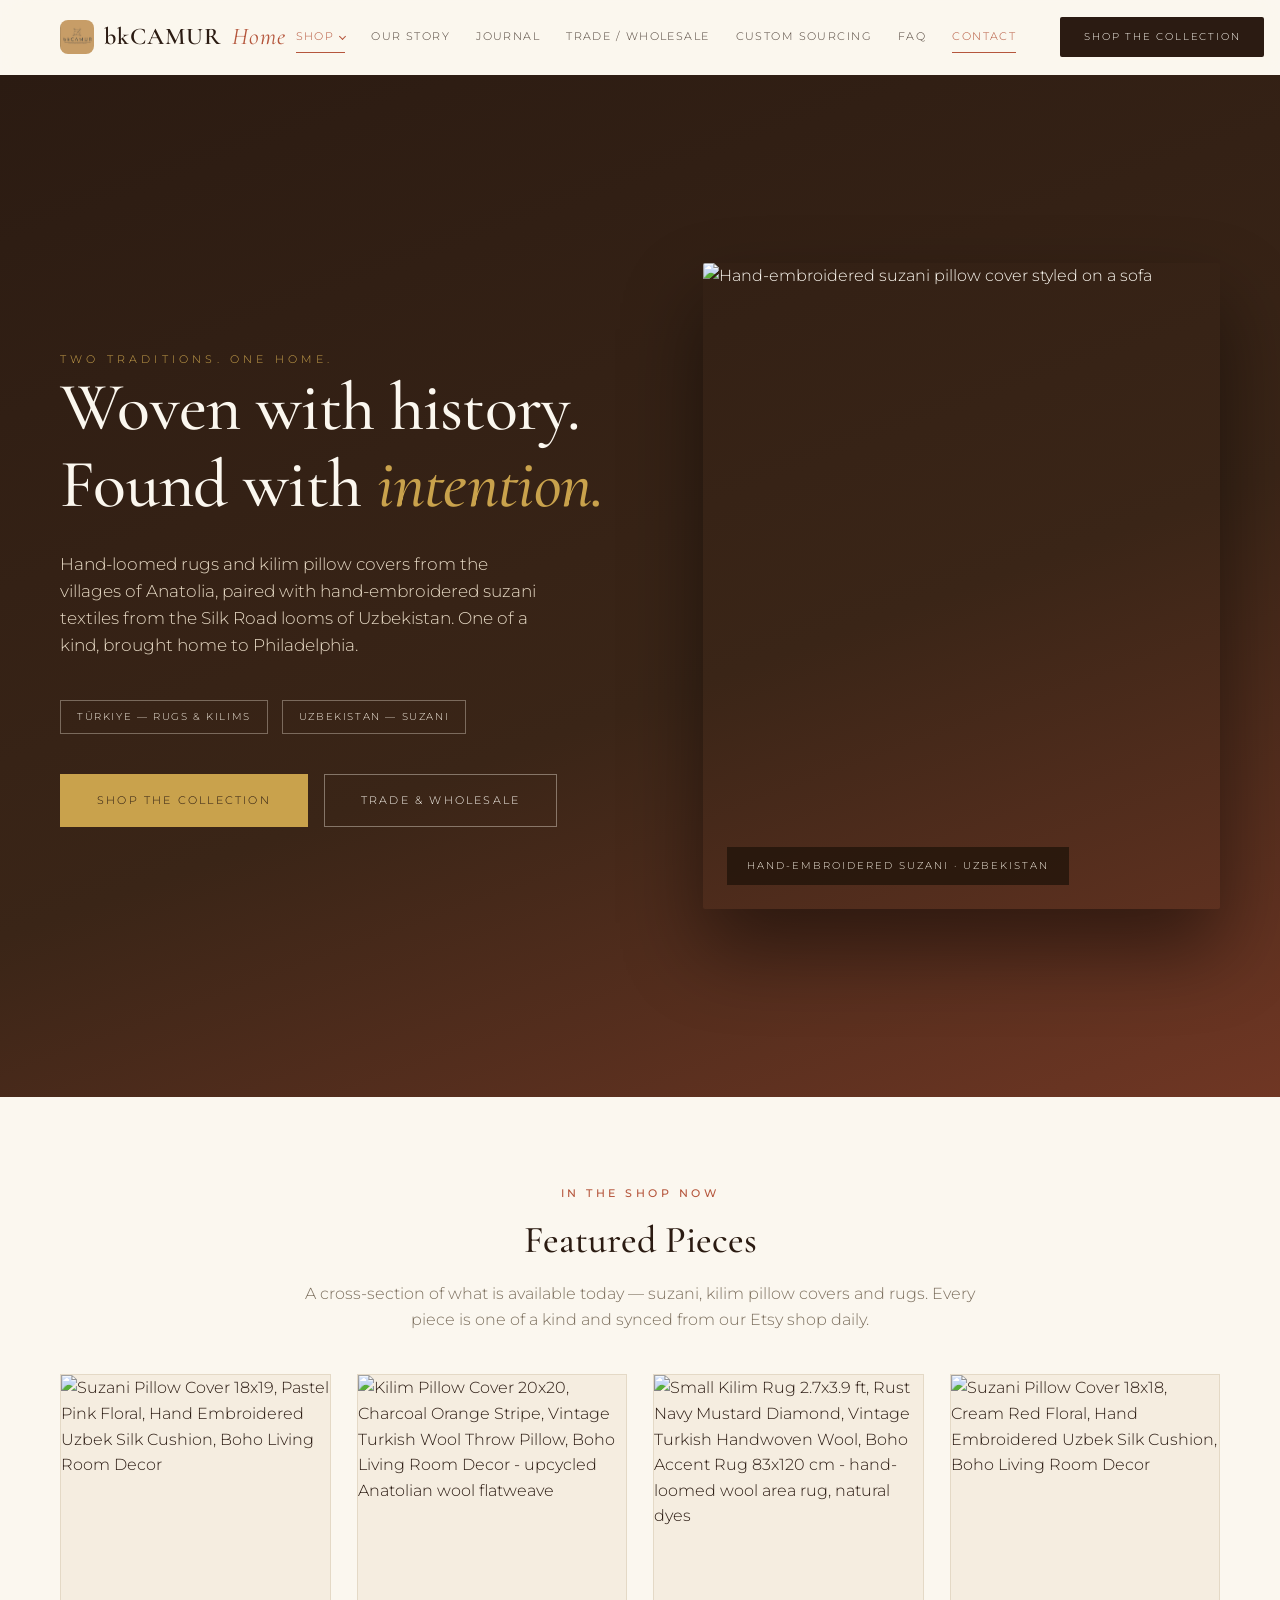
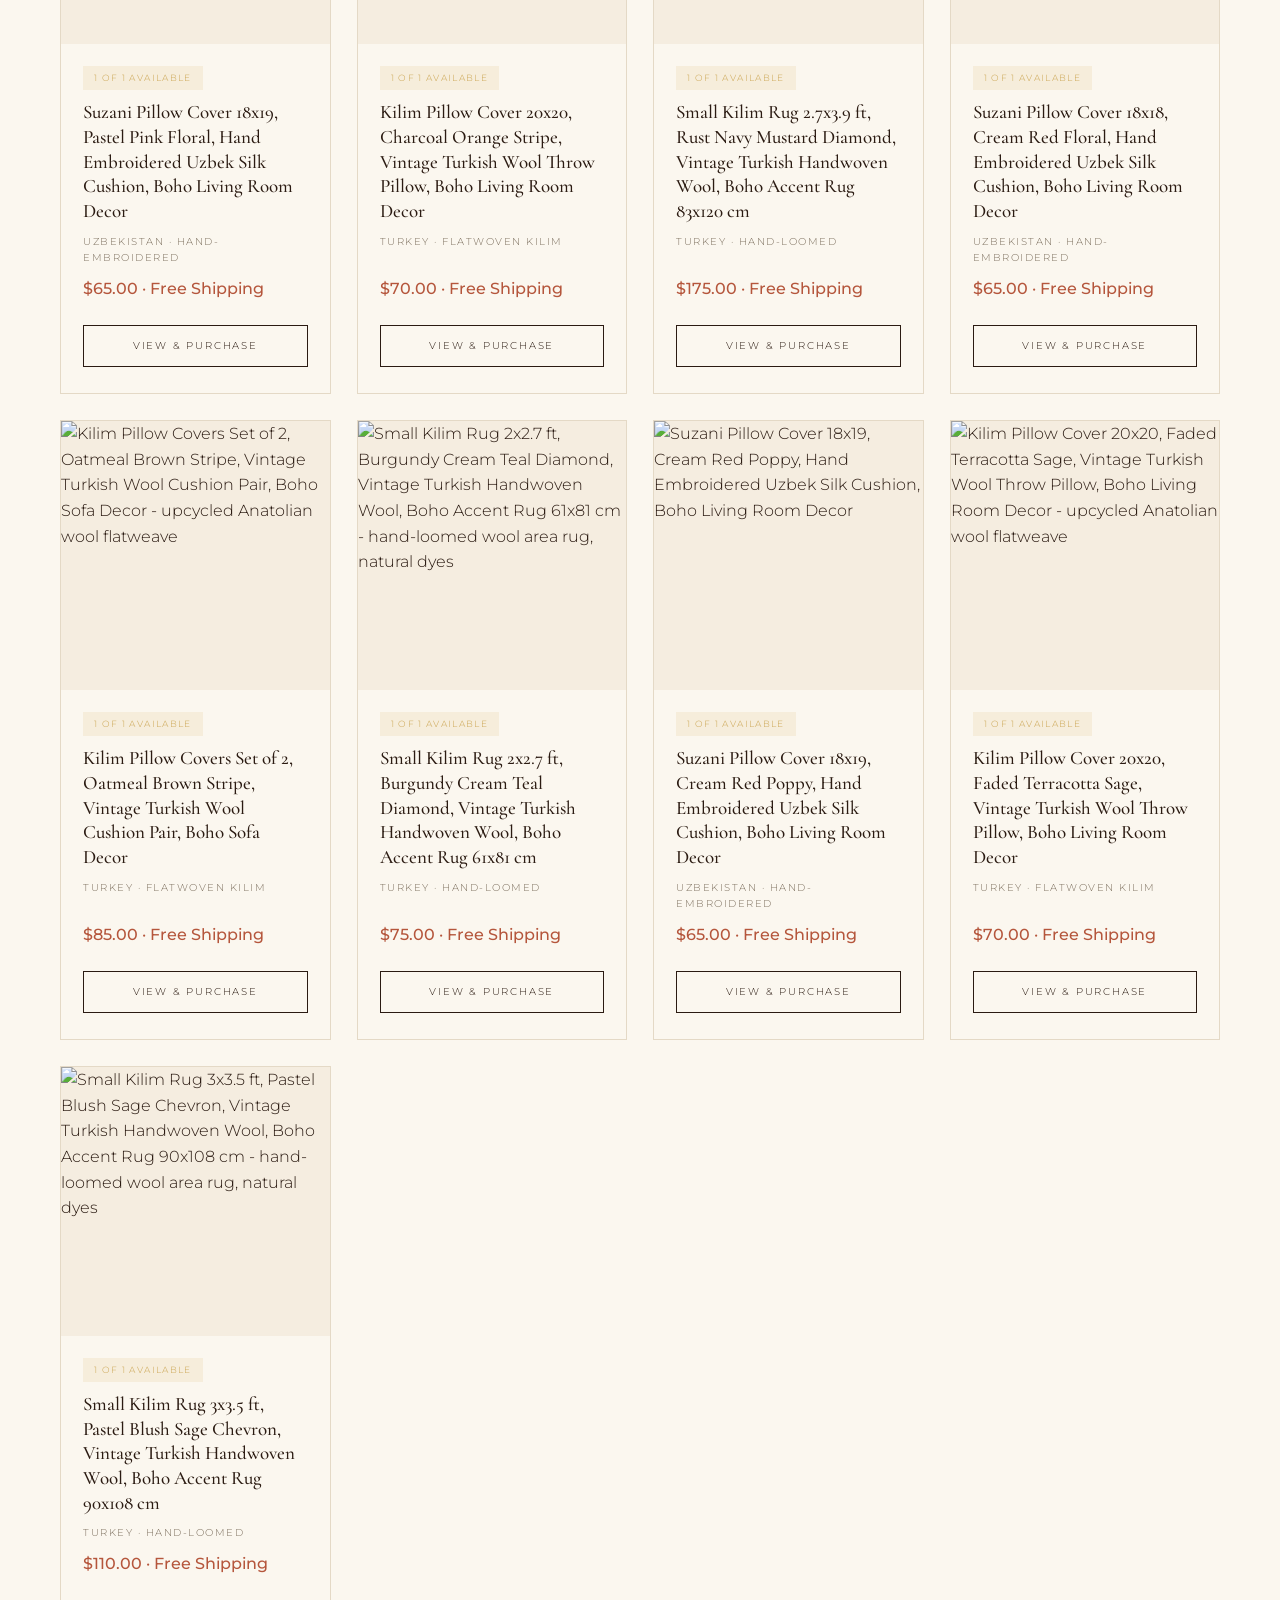
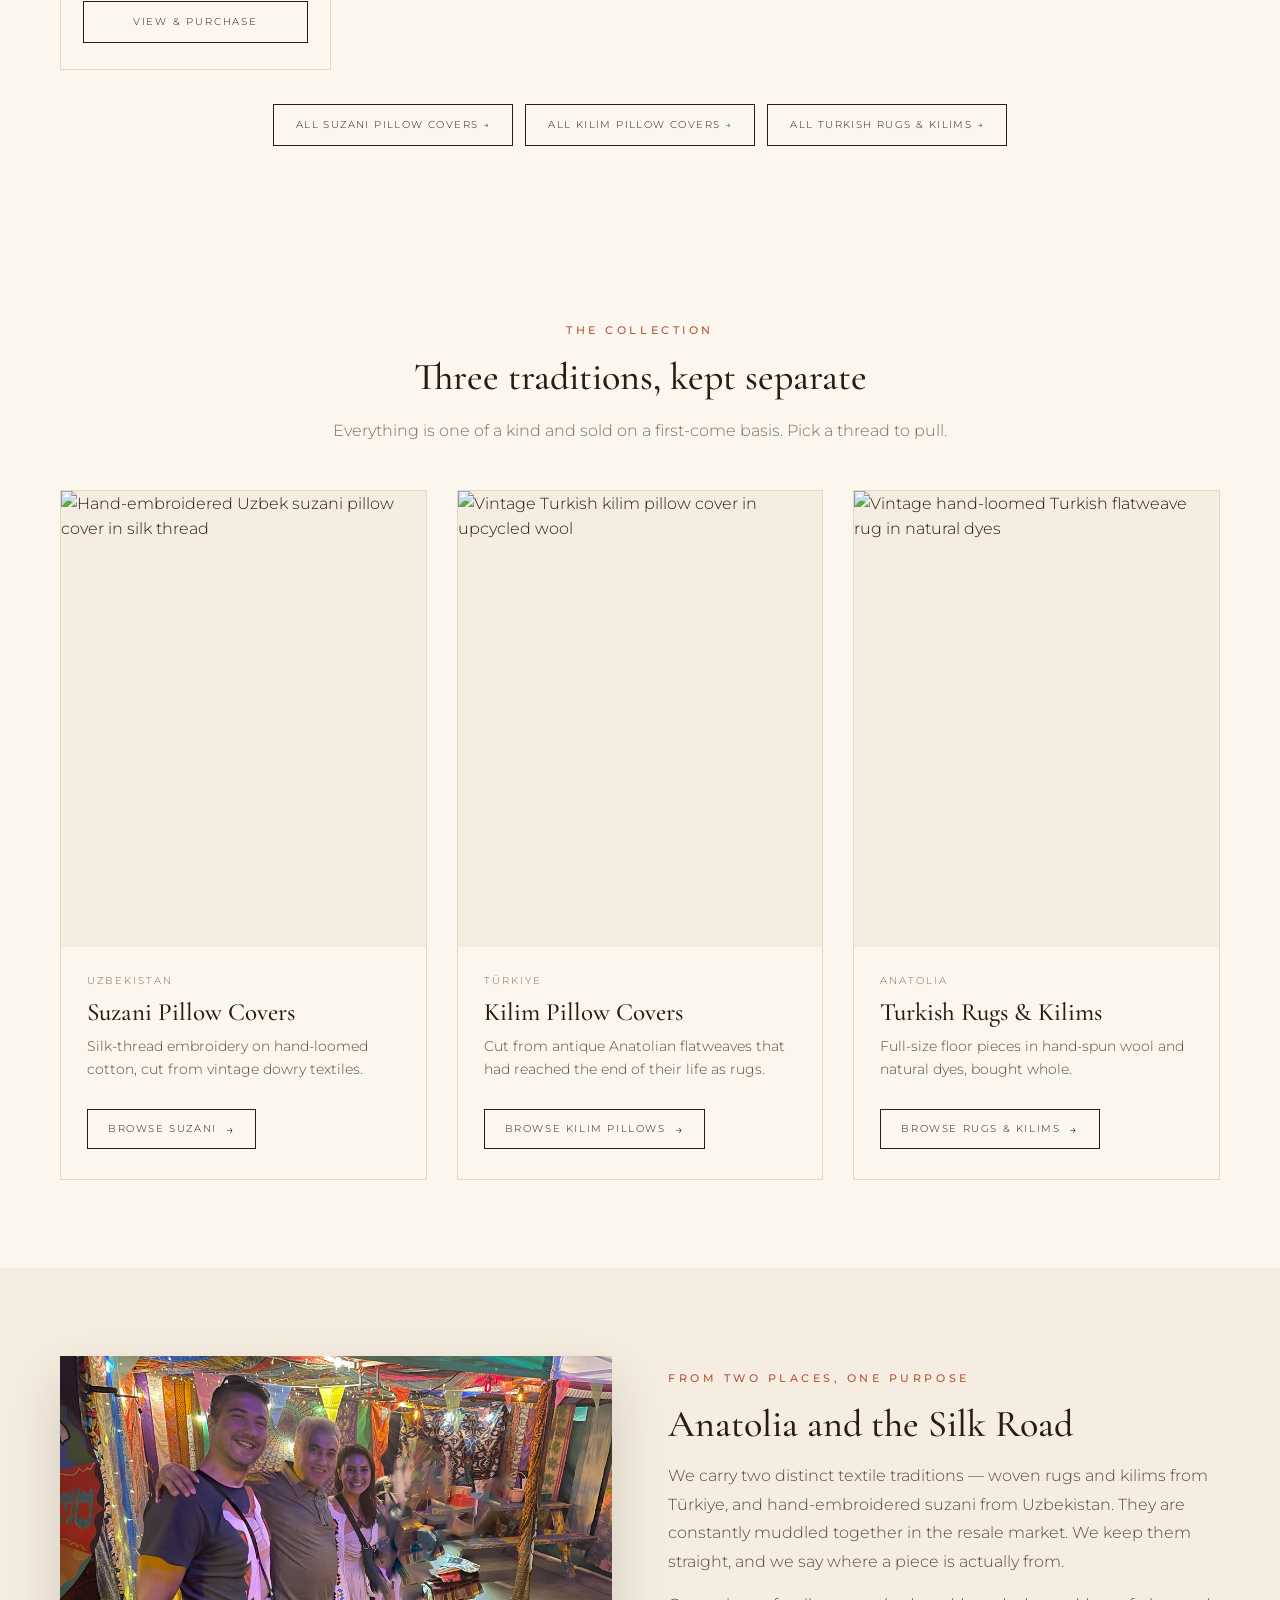
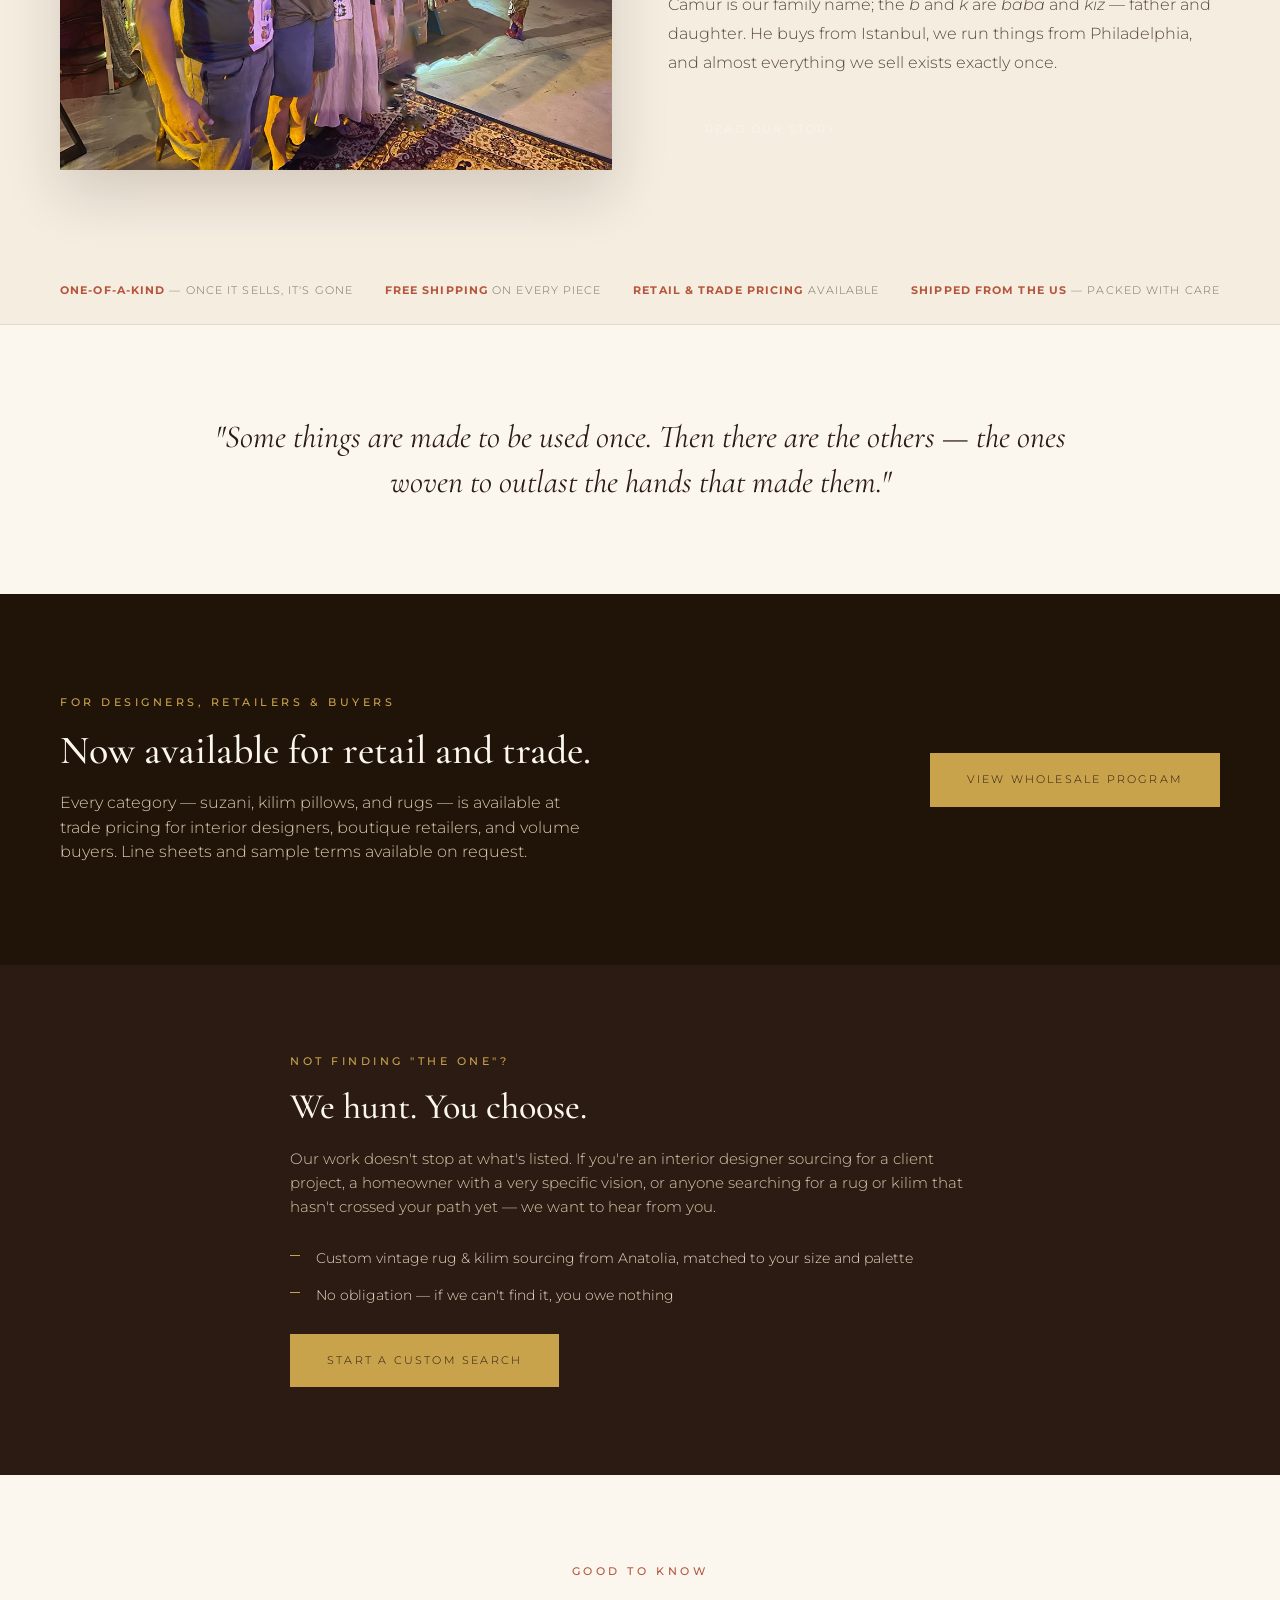
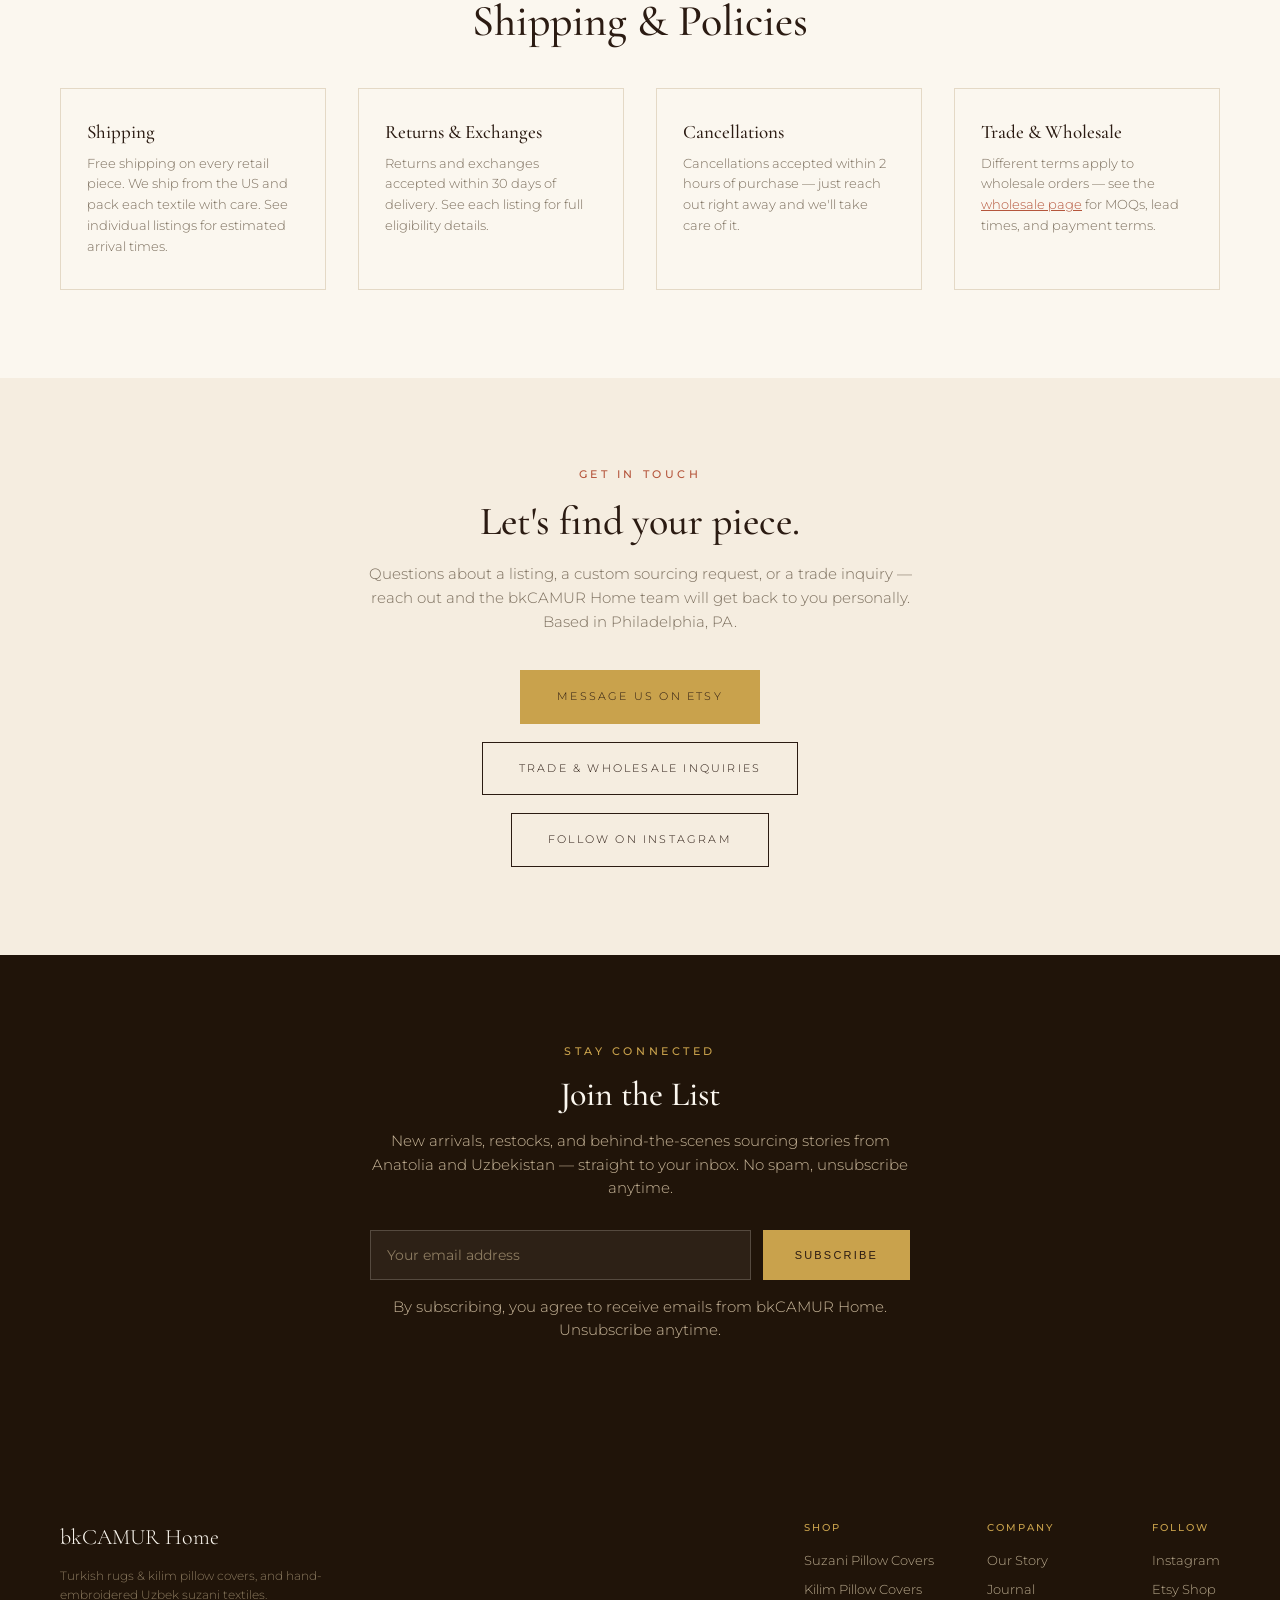
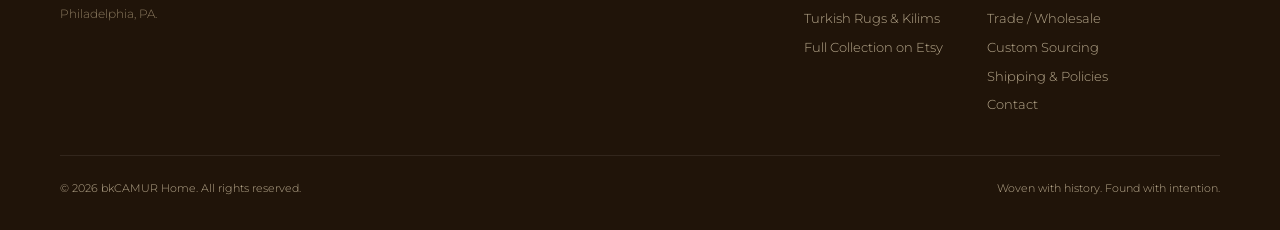
==== commit 9b80b3c9: "Auto-sync: update listings and rotate Etsy token" ====
--- a/index.html
+++ b/index.html
@@ -1163,27 +1163,27 @@
 </script>
 
 <div class="product-card">
-<div class="product-photo"><img src="https://i.etsystatic.com/61471058/r/il/bdd34f/8280145031/il_570xN.8280145031_tl8g.jpg" alt="Kilim Pillow Cover 20x20, Faded Terracotta Sage, Vintage Turkish Wool Throw Pillow, Boho Living Room Decor - upcycled Anatolian wool flatweave" loading="lazy" /></div>
+<div class="product-photo"><img src="https://i.etsystatic.com/61471058/r/il/f249c9/8280159051/il_570xN.8280159051_p53k.jpg" alt="Kilim Pillow Cover 20x20, Charcoal Orange Stripe, Vintage Turkish Wool Throw Pillow, Boho Living Room Decor - upcycled Anatolian wool flatweave" loading="lazy" /></div>
 <div class="product-info">
 <span class="one-of-a-kind">1 of 1 Available</span>
-<div class="product-name">Kilim Pillow Cover 20x20, Faded Terracotta Sage, Vintage Turkish Wool Throw Pillow, Boho Living Room Decor</div>
+<div class="product-name">Kilim Pillow Cover 20x20, Charcoal Orange Stripe, Vintage Turkish Wool Throw Pillow, Boho Living Room Decor</div>
 <div class="product-meta">Turkey &middot; Flatwoven Kilim</div>
 <div class="product-price">$70.00 &middot; Free Shipping</div>
-<a class="product-buy" href="https://www.etsy.com/listing/4535250220/kilim-pillow-cover-20x20-striped-pattern" target="_blank" rel="noopener">View &amp; Purchase</a>
+<a class="product-buy" href="https://www.etsy.com/listing/4535239661/kilim-pillow-cover-20x20-striped-pattern" target="_blank" rel="noopener">View &amp; Purchase</a>
 </div>
 </div>
 <script type="application/ld+json">
 {
 "@context": "https://schema.org",
 "@type": "Product",
-"name": "Kilim Pillow Cover 20x20, Faded Terracotta Sage, Vintage Turkish Wool Throw Pillow, Boho Living Room Decor",
-"image": "https://i.etsystatic.com/61471058/r/il/bdd34f/8280145031/il_570xN.8280145031_tl8g.jpg",
-"url": "https://www.etsy.com/listing/4535250220/kilim-pillow-cover-20x20-striped-pattern",
-"sku": "4535250220",
+"name": "Kilim Pillow Cover 20x20, Charcoal Orange Stripe, Vintage Turkish Wool Throw Pillow, Boho Living Room Decor",
+"image": "https://i.etsystatic.com/61471058/r/il/f249c9/8280159051/il_570xN.8280159051_p53k.jpg",
+"url": "https://www.etsy.com/listing/4535239661/kilim-pillow-cover-20x20-striped-pattern",
+"sku": "4535239661",
 "brand": { "@type": "Brand", "name": "bkCAMUR Home" },
 "offers": {
 "@type": "Offer",
-"url": "https://www.etsy.com/listing/4535250220/kilim-pillow-cover-20x20-striped-pattern",
+"url": "https://www.etsy.com/listing/4535239661/kilim-pillow-cover-20x20-striped-pattern",
 "priceCurrency": "USD",
 "price": "70.00",
 "availability": "https://schema.org/InStock",
@@ -1253,29 +1253,29 @@
 </script>
 
 <div class="product-card">
-<div class="product-photo"><img src="https://i.etsystatic.com/61471058/r/il/4f1b41/8232363762/il_570xN.8232363762_n55c.jpg" alt="Kilim Lumbar Pillow Cover 24x18, Red Black Diamond, Vintage Turkish Wool Lumbar Cushion, Boho Sofa Decor - upcycled Anatolian wool flatweave" loading="lazy" /></div>
+<div class="product-photo"><img src="https://i.etsystatic.com/61471058/r/il/d22440/8616797167/il_570xN.8616797167_6otd.jpg" alt="Kilim Pillow Covers Set of 2, Oatmeal Brown Stripe, Vintage Turkish Wool Cushion Pair, Boho Sofa Decor - upcycled Anatolian wool flatweave" loading="lazy" /></div>
 <div class="product-info">
 <span class="one-of-a-kind">1 of 1 Available</span>
-<div class="product-name">Kilim Lumbar Pillow Cover 24x18, Red Black Diamond, Vintage Turkish Wool Lumbar Cushion, Boho Sofa Decor</div>
+<div class="product-name">Kilim Pillow Covers Set of 2, Oatmeal Brown Stripe, Vintage Turkish Wool Cushion Pair, Boho Sofa Decor</div>
 <div class="product-meta">Turkey &middot; Flatwoven Kilim</div>
-<div class="product-price">$75.00 &middot; Free Shipping</div>
-<a class="product-buy" href="https://www.etsy.com/listing/4535269030/kilim-pillow-cover-24x18-vintage-turkish" target="_blank" rel="noopener">View &amp; Purchase</a>
+<div class="product-price">$85.00 &middot; Free Shipping</div>
+<a class="product-buy" href="https://www.etsy.com/listing/4581361647/vintage-turkish-wool-pillow-cover-set-of" target="_blank" rel="noopener">View &amp; Purchase</a>
 </div>
 </div>
 <script type="application/ld+json">
 {
 "@context": "https://schema.org",
 "@type": "Product",
-"name": "Kilim Lumbar Pillow Cover 24x18, Red Black Diamond, Vintage Turkish Wool Lumbar Cushion, Boho Sofa Decor",
-"image": "https://i.etsystatic.com/61471058/r/il/4f1b41/8232363762/il_570xN.8232363762_n55c.jpg",
-"url": "https://www.etsy.com/listing/4535269030/kilim-pillow-cover-24x18-vintage-turkish",
-"sku": "4535269030",
+"name": "Kilim Pillow Covers Set of 2, Oatmeal Brown Stripe, Vintage Turkish Wool Cushion Pair, Boho Sofa Decor",
+"image": "https://i.etsystatic.com/61471058/r/il/d22440/8616797167/il_570xN.8616797167_6otd.jpg",
+"url": "https://www.etsy.com/listing/4581361647/vintage-turkish-wool-pillow-cover-set-of",
+"sku": "4581361647",
 "brand": { "@type": "Brand", "name": "bkCAMUR Home" },
 "offers": {
 "@type": "Offer",
-"url": "https://www.etsy.com/listing/4535269030/kilim-pillow-cover-24x18-vintage-turkish",
+"url": "https://www.etsy.com/listing/4581361647/vintage-turkish-wool-pillow-cover-set-of",
 "priceCurrency": "USD",
-"price": "75.00",
+"price": "85.00",
 "availability": "https://schema.org/InStock",
 "itemCondition": "https://schema.org/UsedCondition"
 }
@@ -1343,29 +1343,29 @@
 </script>
 
 <div class="product-card">
-<div class="product-photo"><img src="https://i.etsystatic.com/61471058/r/il/e42dfc/8820529494/il_570xN.8820529494_emz6.jpg" alt="Kilim Pillow Cover  19x19, Faded Terracotta Rust Abrash, Vintage Turkish Wool Cushion Pair, Boho Sofa Decor, Single or Pair - upcycled Anatolian wool flatweave" loading="lazy" /></div>
+<div class="product-photo"><img src="https://i.etsystatic.com/61471058/r/il/bdd34f/8280145031/il_570xN.8280145031_tl8g.jpg" alt="Kilim Pillow Cover 20x20, Faded Terracotta Sage, Vintage Turkish Wool Throw Pillow, Boho Living Room Decor - upcycled Anatolian wool flatweave" loading="lazy" /></div>
 <div class="product-info">
-<span class="one-of-a-kind">2 Available</span>
-<div class="product-name">Kilim Pillow Cover  19x19, Faded Terracotta Rust Abrash, Vintage Turkish Wool Cushion Pair, Boho Sofa Decor, Single or Pair</div>
+<span class="one-of-a-kind">1 of 1 Available</span>
+<div class="product-name">Kilim Pillow Cover 20x20, Faded Terracotta Sage, Vintage Turkish Wool Throw Pillow, Boho Living Room Decor</div>
 <div class="product-meta">Turkey &middot; Flatwoven Kilim</div>
-<div class="product-price">$120.00 &middot; Free Shipping</div>
-<a class="product-buy" href="https://www.etsy.com/listing/4612702054/kilim-pillow-cover-19x19-faded" target="_blank" rel="noopener">View &amp; Purchase</a>
+<div class="product-price">$70.00 &middot; Free Shipping</div>
+<a class="product-buy" href="https://www.etsy.com/listing/4535250220/kilim-pillow-cover-20x20-striped-pattern" target="_blank" rel="noopener">View &amp; Purchase</a>
 </div>
 </div>
 <script type="application/ld+json">
 {
 "@context": "https://schema.org",
 "@type": "Product",
-"name": "Kilim Pillow Cover  19x19, Faded Terracotta Rust Abrash, Vintage Turkish Wool Cushion Pair, Boho Sofa Decor, Single or Pair",
-"image": "https://i.etsystatic.com/61471058/r/il/e42dfc/8820529494/il_570xN.8820529494_emz6.jpg",
-"url": "https://www.etsy.com/listing/4612702054/kilim-pillow-cover-19x19-faded",
-"sku": "4612702054",
+"name": "Kilim Pillow Cover 20x20, Faded Terracotta Sage, Vintage Turkish Wool Throw Pillow, Boho Living Room Decor",
+"image": "https://i.etsystatic.com/61471058/r/il/bdd34f/8280145031/il_570xN.8280145031_tl8g.jpg",
+"url": "https://www.etsy.com/listing/4535250220/kilim-pillow-cover-20x20-striped-pattern",
+"sku": "4535250220",
 "brand": { "@type": "Brand", "name": "bkCAMUR Home" },
 "offers": {
 "@type": "Offer",
-"url": "https://www.etsy.com/listing/4612702054/kilim-pillow-cover-19x19-faded",
+"url": "https://www.etsy.com/listing/4535250220/kilim-pillow-cover-20x20-striped-pattern",
 "priceCurrency": "USD",
-"price": "120.00",
+"price": "70.00",
 "availability": "https://schema.org/InStock",
 "itemCondition": "https://schema.org/UsedCondition"
 }
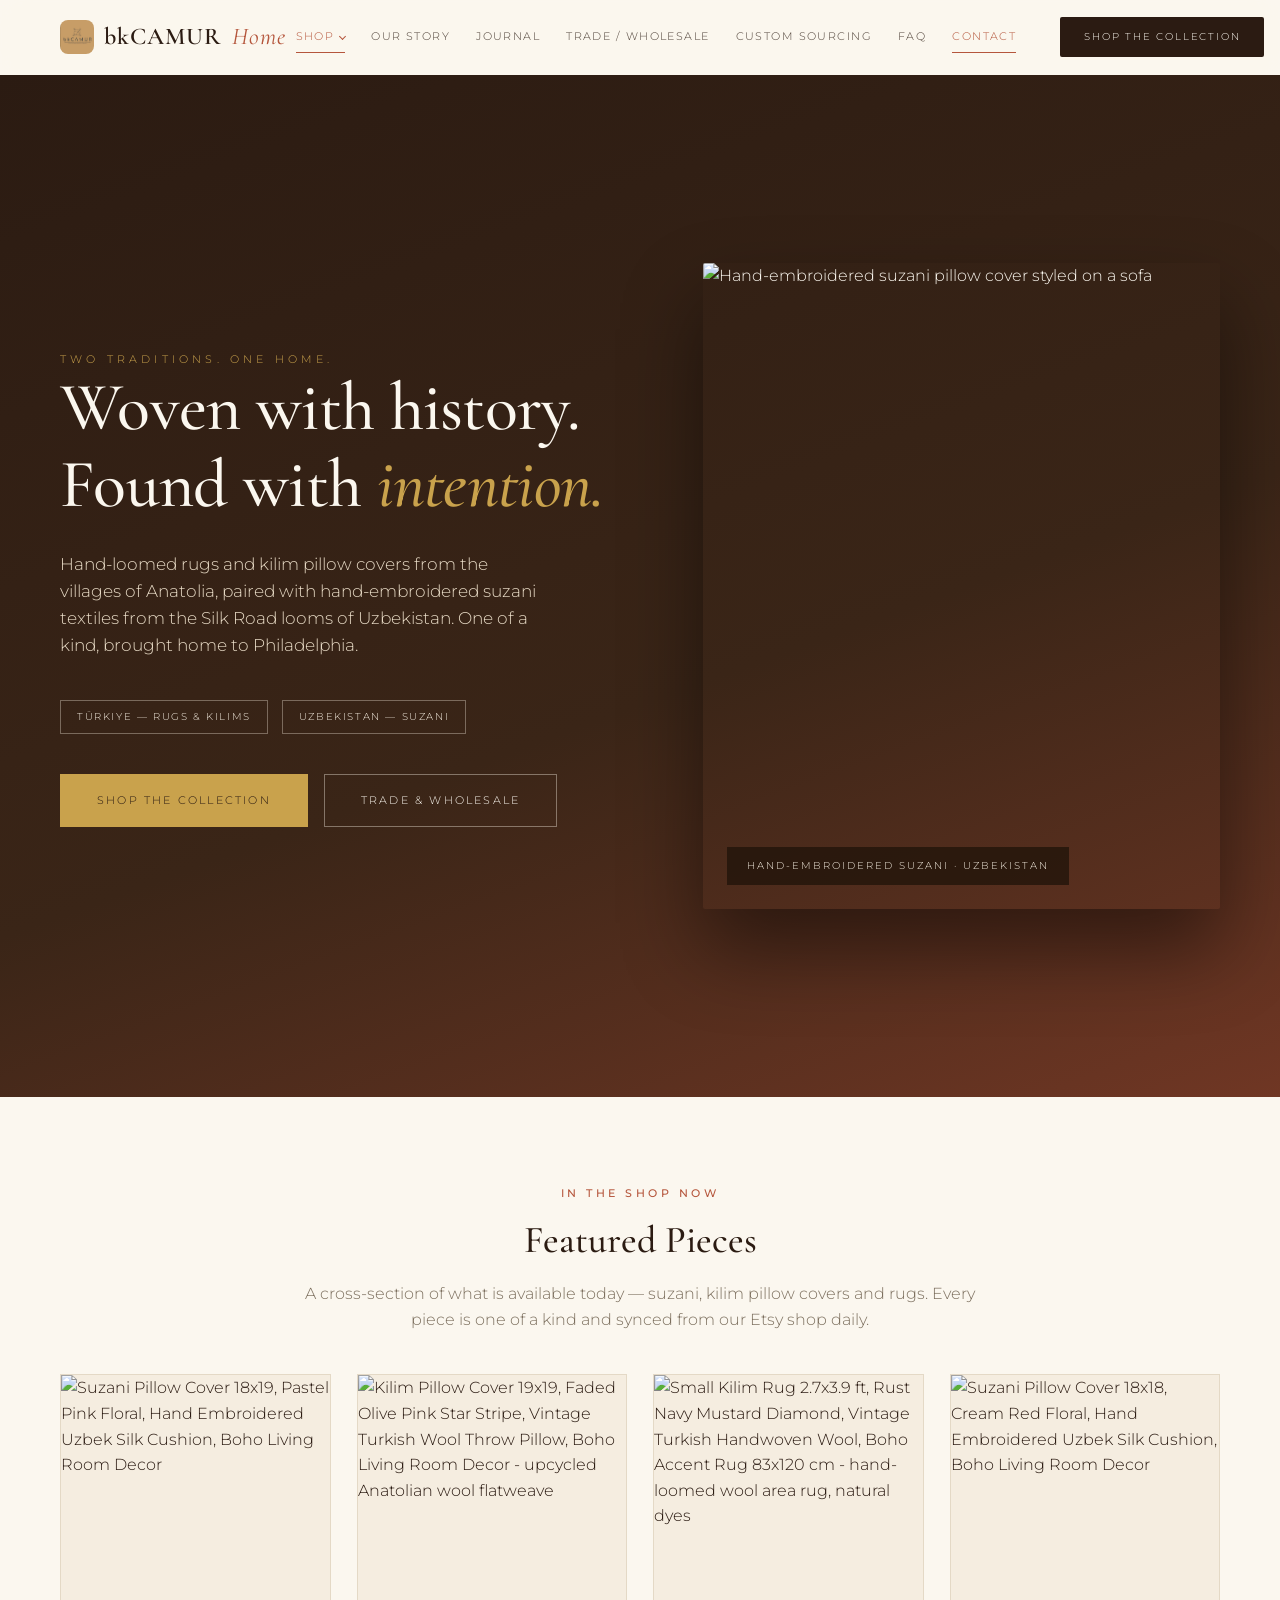
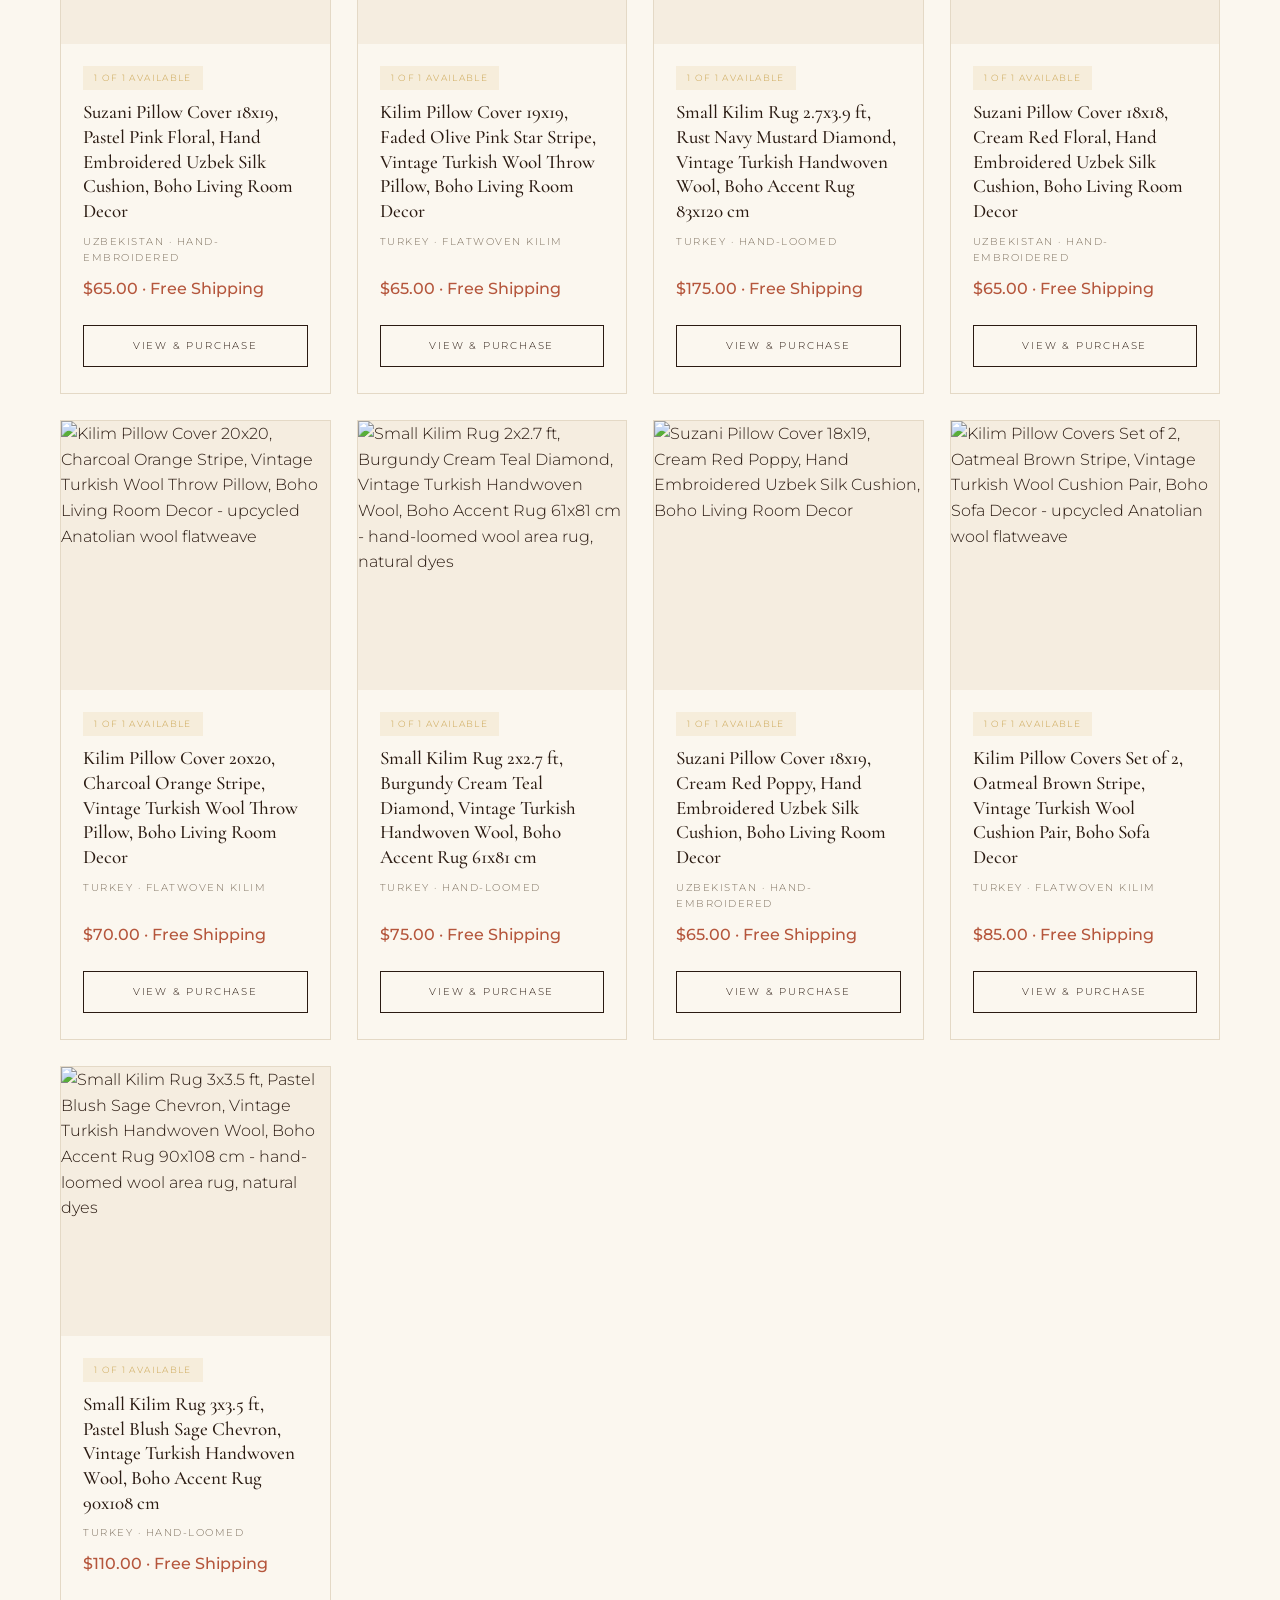
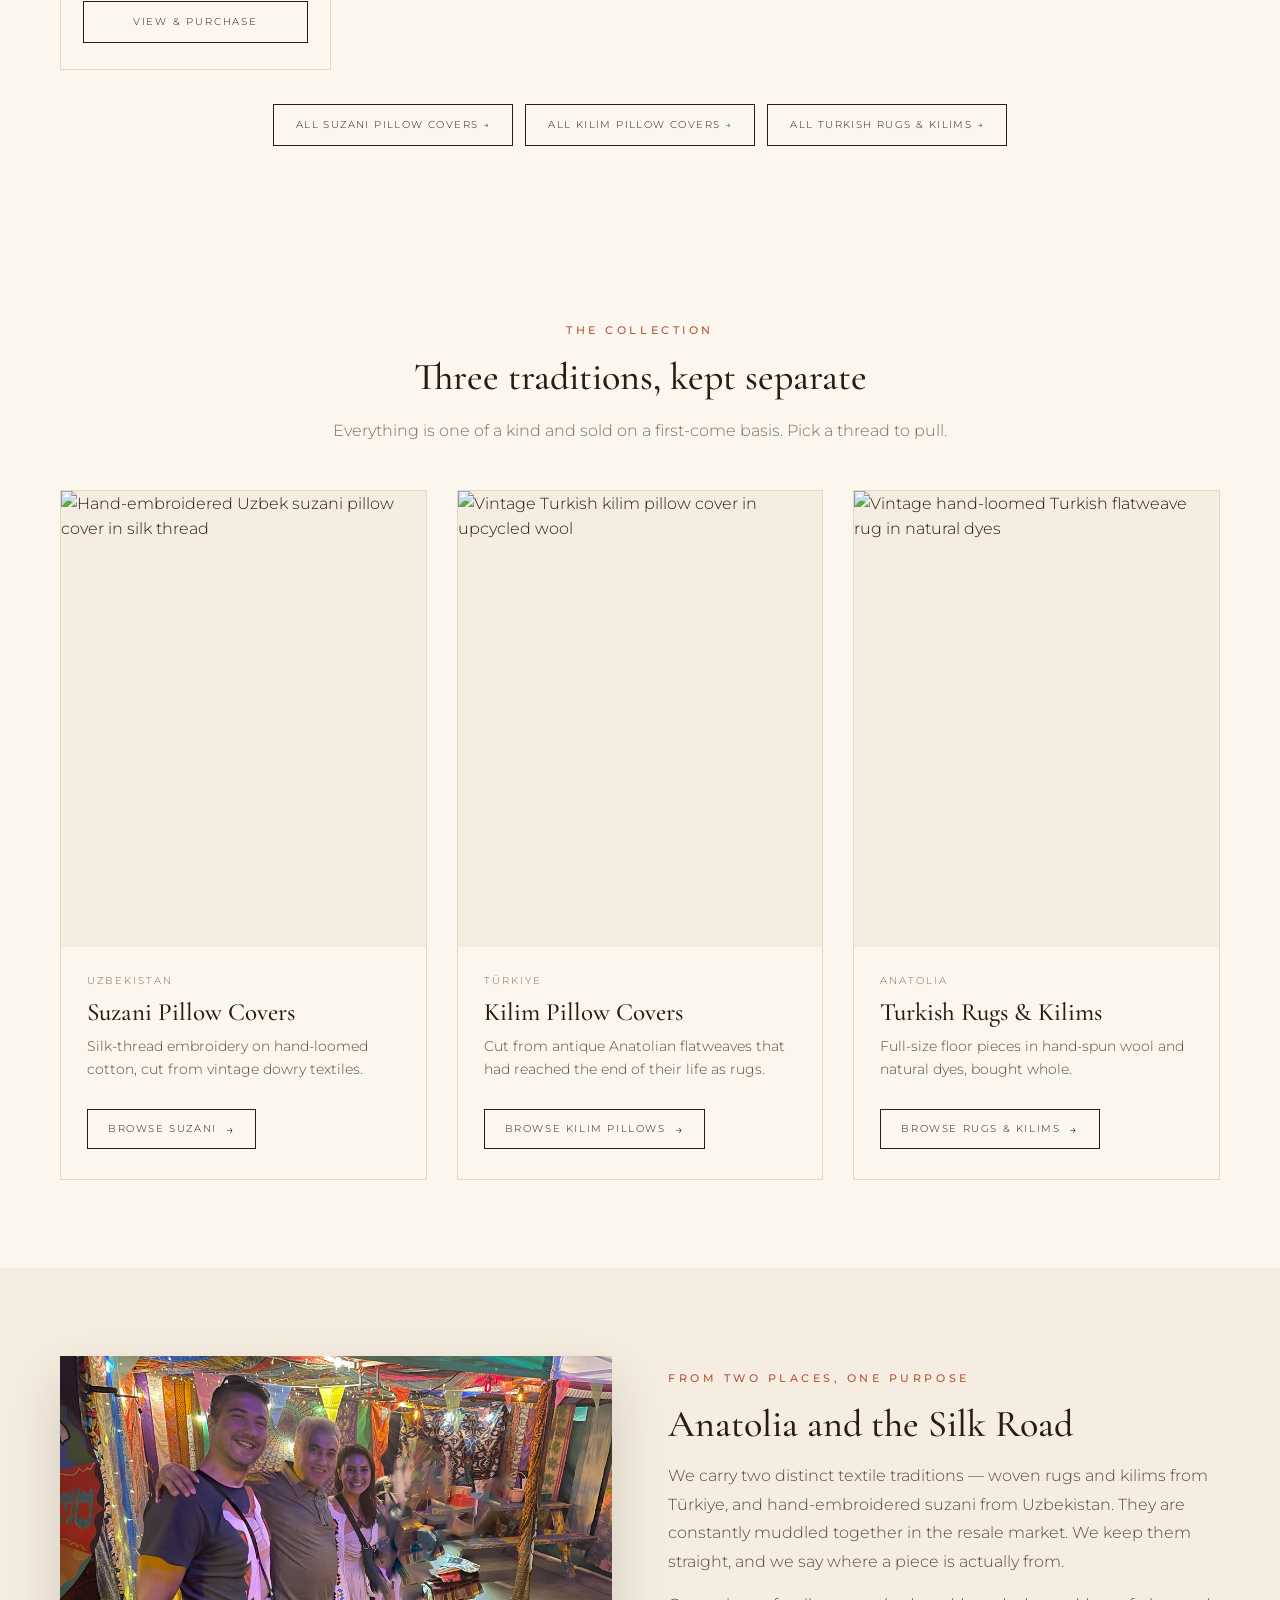
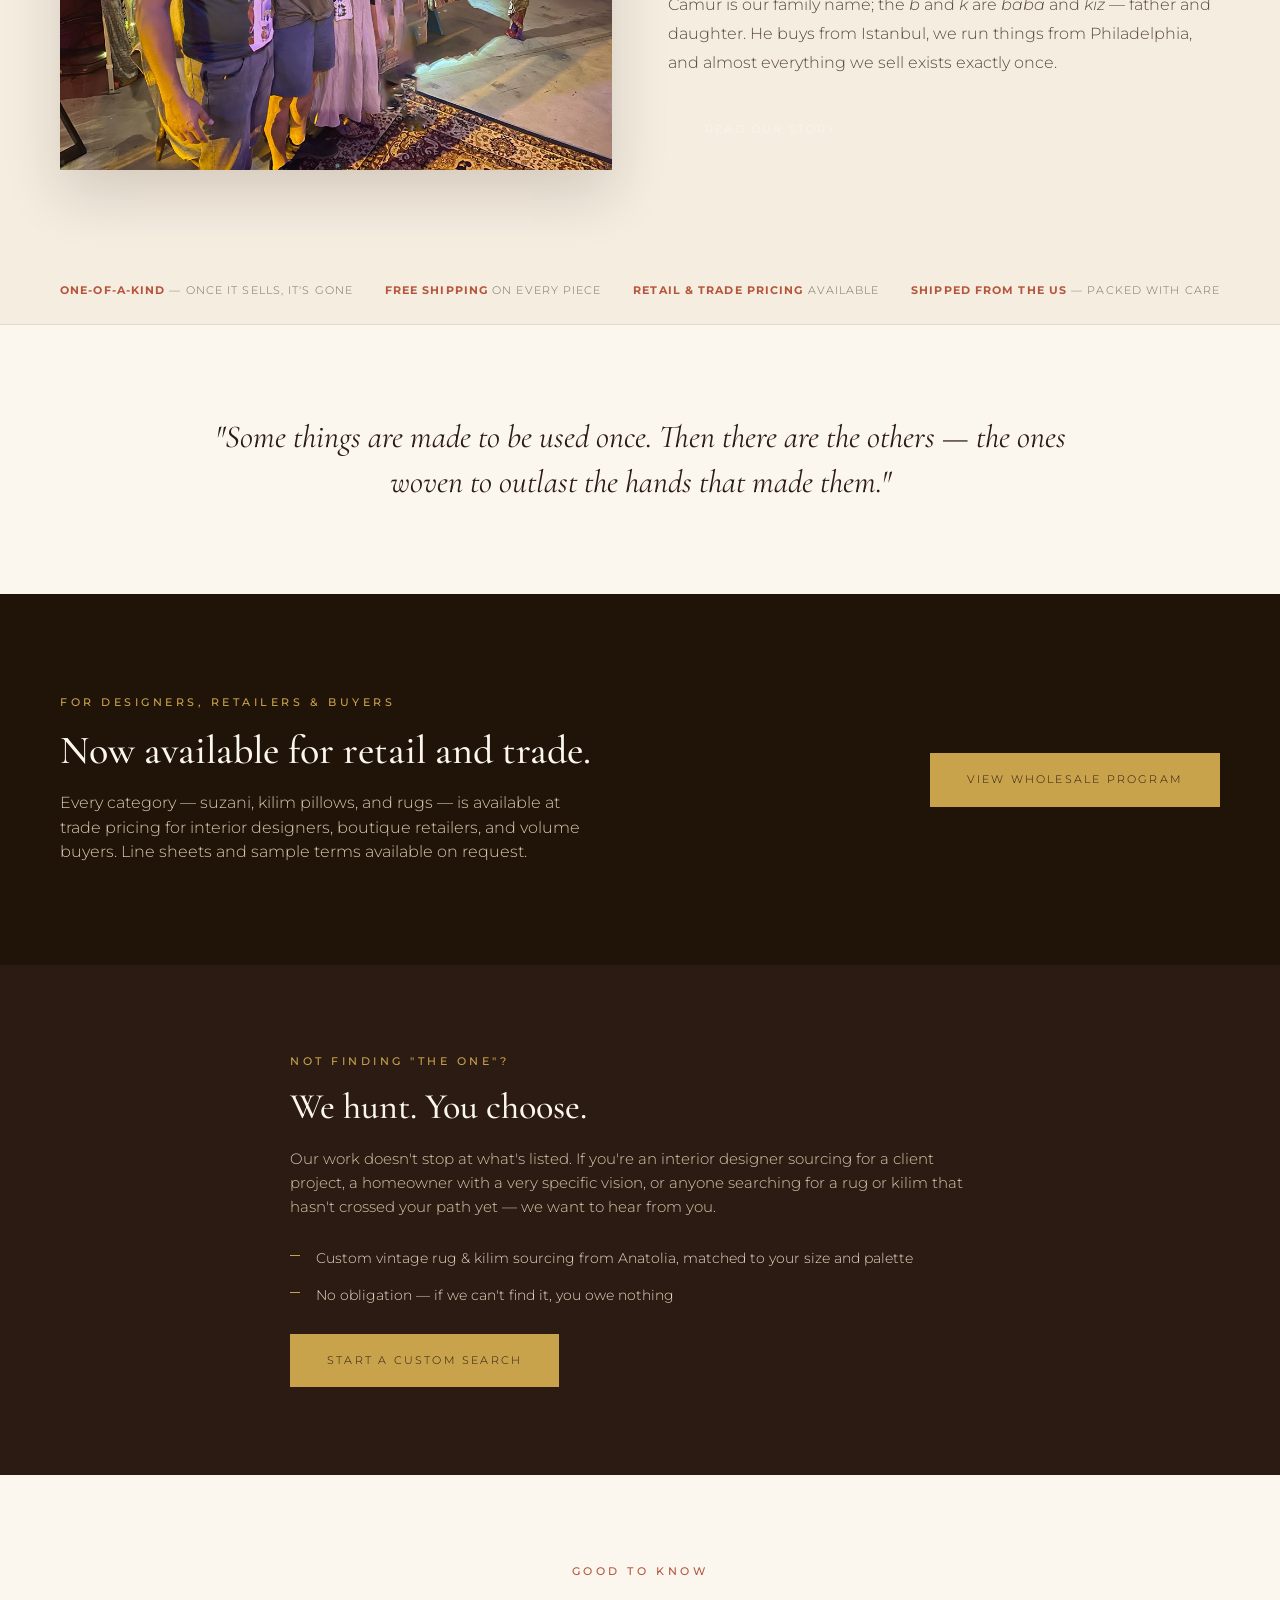
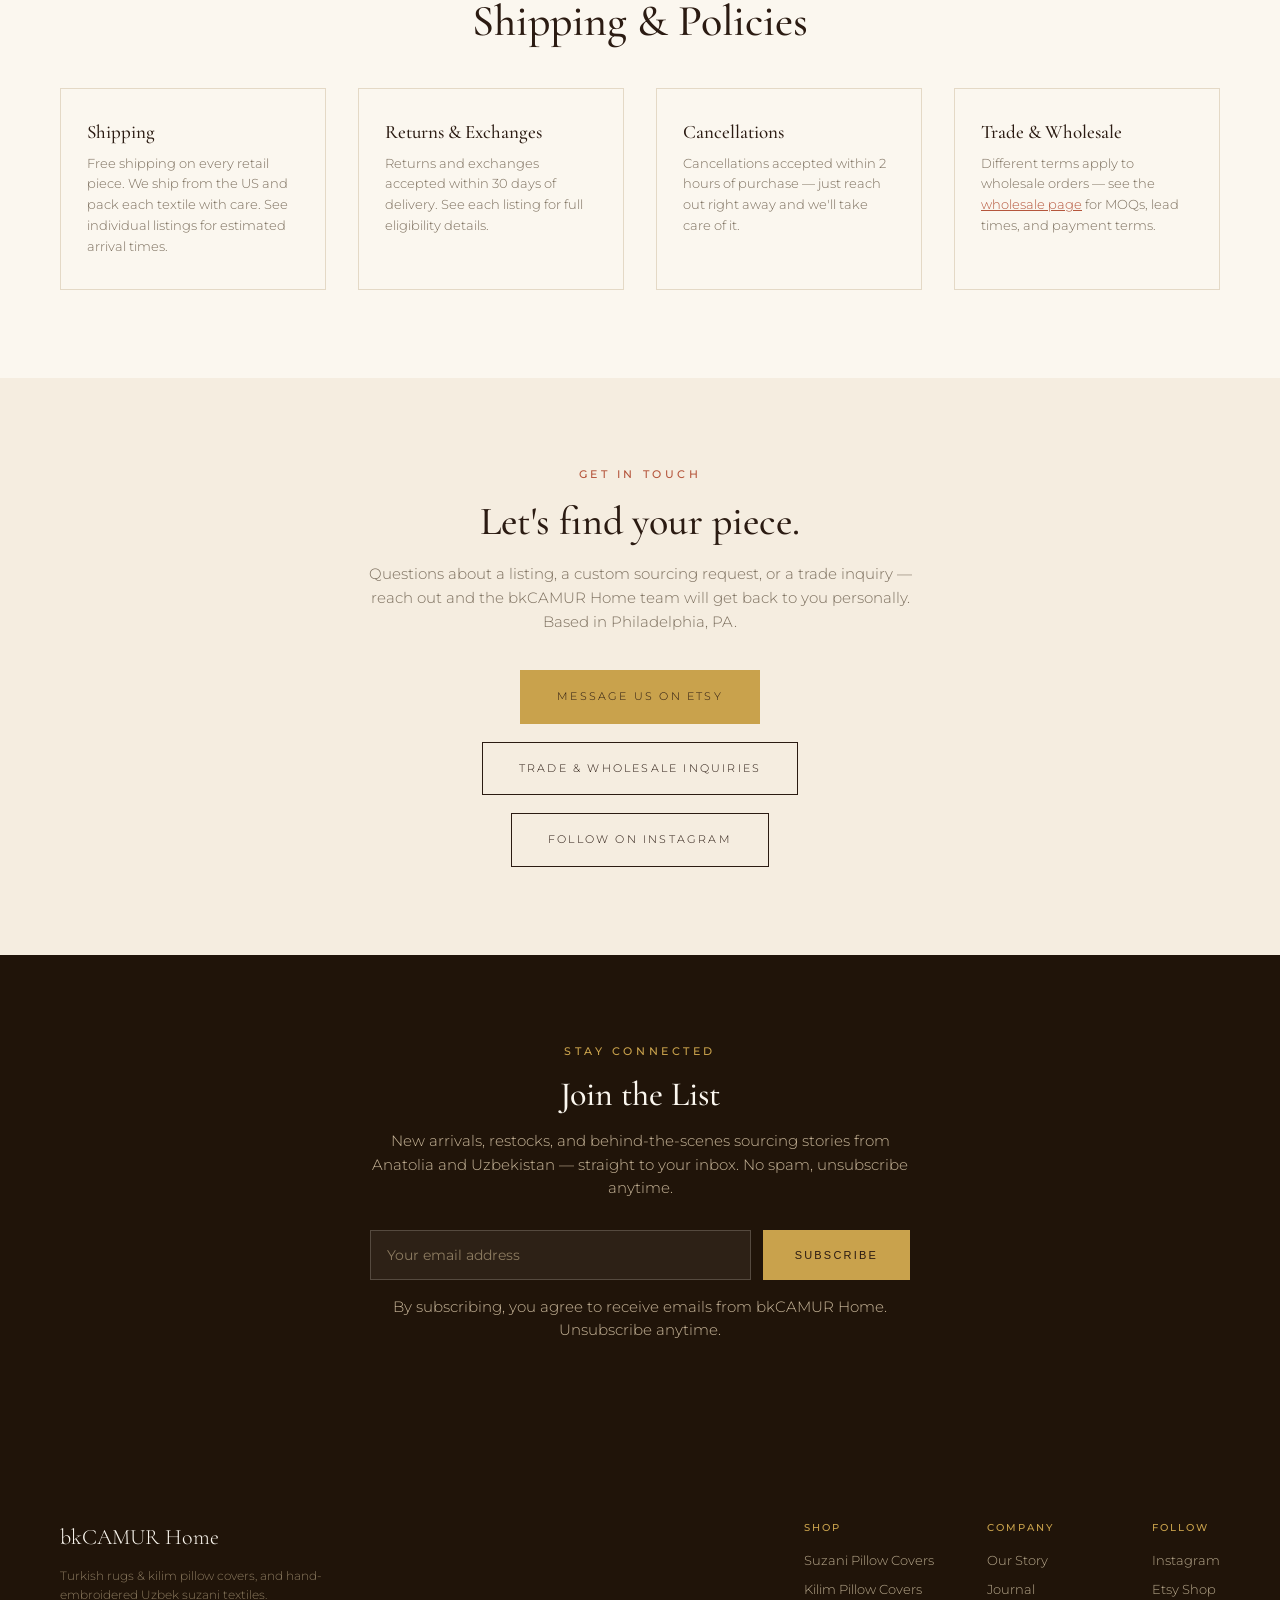
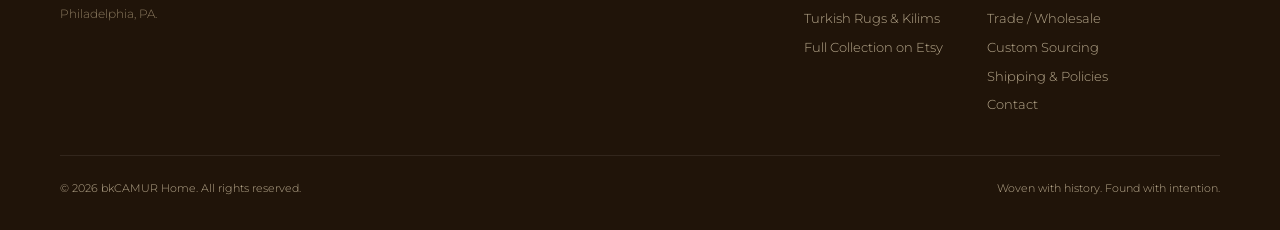
==== commit d8c0e185: "Auto-sync: update listings and rotate Etsy token" ====
--- a/index.html
+++ b/index.html
@@ -1163,6 +1163,96 @@
 </script>
 
 <div class="product-card">
+<div class="product-photo"><img src="https://i.etsystatic.com/61471058/r/il/03ad7e/8817191187/il_570xN.8817191187_ngn4.jpg" alt="Kilim Pillow Cover 19x19, Faded Olive Pink Star Stripe, Vintage Turkish Wool Throw Pillow, Boho Living Room Decor - upcycled Anatolian wool flatweave" loading="lazy" /></div>
+<div class="product-info">
+<span class="one-of-a-kind">1 of 1 Available</span>
+<div class="product-name">Kilim Pillow Cover 19x19, Faded Olive Pink Star Stripe, Vintage Turkish Wool Throw Pillow, Boho Living Room Decor</div>
+<div class="product-meta">Turkey &middot; Flatwoven Kilim</div>
+<div class="product-price">$65.00 &middot; Free Shipping</div>
+<a class="product-buy" href="https://www.etsy.com/listing/4606402399/kilim-pillow-cover-19x19-faded-olive" target="_blank" rel="noopener">View &amp; Purchase</a>
+</div>
+</div>
+<script type="application/ld+json">
+{
+"@context": "https://schema.org",
+"@type": "Product",
+"name": "Kilim Pillow Cover 19x19, Faded Olive Pink Star Stripe, Vintage Turkish Wool Throw Pillow, Boho Living Room Decor",
+"image": "https://i.etsystatic.com/61471058/r/il/03ad7e/8817191187/il_570xN.8817191187_ngn4.jpg",
+"url": "https://www.etsy.com/listing/4606402399/kilim-pillow-cover-19x19-faded-olive",
+"sku": "4606402399",
+"brand": { "@type": "Brand", "name": "bkCAMUR Home" },
+"offers": {
+"@type": "Offer",
+"url": "https://www.etsy.com/listing/4606402399/kilim-pillow-cover-19x19-faded-olive",
+"priceCurrency": "USD",
+"price": "65.00",
+"availability": "https://schema.org/InStock",
+"itemCondition": "https://schema.org/UsedCondition"
+}
+}
+</script>
+
+<div class="product-card">
+<div class="product-photo"><img src="https://i.etsystatic.com/61471058/r/il/070a92/8540360592/il_570xN.8540360592_pspc.jpg" alt="Small Kilim Rug 2.7x3.9 ft, Rust Navy Mustard Diamond, Vintage Turkish Handwoven Wool, Boho Accent Rug 83x120 cm - hand-loomed wool area rug, natural dyes" loading="lazy" /></div>
+<div class="product-info">
+<span class="one-of-a-kind">1 of 1 Available</span>
+<div class="product-name">Small Kilim Rug 2.7x3.9 ft, Rust Navy Mustard Diamond, Vintage Turkish Handwoven Wool, Boho Accent Rug 83x120 cm</div>
+<div class="product-meta">Turkey &middot; Hand-Loomed</div>
+<div class="product-price">$175.00 &middot; Free Shipping</div>
+<a class="product-buy" href="https://www.etsy.com/listing/4577579666/27-x-39-ft-vintage-turkish-kilim-rug" target="_blank" rel="noopener">View &amp; Purchase</a>
+</div>
+</div>
+<script type="application/ld+json">
+{
+"@context": "https://schema.org",
+"@type": "Product",
+"name": "Small Kilim Rug 2.7x3.9 ft, Rust Navy Mustard Diamond, Vintage Turkish Handwoven Wool, Boho Accent Rug 83x120 cm",
+"image": "https://i.etsystatic.com/61471058/r/il/070a92/8540360592/il_570xN.8540360592_pspc.jpg",
+"url": "https://www.etsy.com/listing/4577579666/27-x-39-ft-vintage-turkish-kilim-rug",
+"sku": "4577579666",
+"brand": { "@type": "Brand", "name": "bkCAMUR Home" },
+"offers": {
+"@type": "Offer",
+"url": "https://www.etsy.com/listing/4577579666/27-x-39-ft-vintage-turkish-kilim-rug",
+"priceCurrency": "USD",
+"price": "175.00",
+"availability": "https://schema.org/InStock",
+"itemCondition": "https://schema.org/UsedCondition"
+}
+}
+</script>
+
+<div class="product-card">
+<div class="product-photo"><img src="https://i.etsystatic.com/61471058/r/il/3958f7/8060957954/il_570xN.8060957954_blud.jpg" alt="Suzani Pillow Cover 18x18, Cream Red Floral, Hand Embroidered Uzbek Silk Cushion, Boho Living Room Decor" loading="lazy" /></div>
+<div class="product-info">
+<span class="one-of-a-kind">1 of 1 Available</span>
+<div class="product-name">Suzani Pillow Cover 18x18, Cream Red Floral, Hand Embroidered Uzbek Silk Cushion, Boho Living Room Decor</div>
+<div class="product-meta">Uzbekistan &middot; Hand-Embroidered</div>
+<div class="product-price">$65.00 &middot; Free Shipping</div>
+<a class="product-buy" href="https://www.etsy.com/listing/4511249889/boho-floral-throw-pillow-18x18-hand" target="_blank" rel="noopener">View &amp; Purchase</a>
+</div>
+</div>
+<script type="application/ld+json">
+{
+"@context": "https://schema.org",
+"@type": "Product",
+"name": "Suzani Pillow Cover 18x18, Cream Red Floral, Hand Embroidered Uzbek Silk Cushion, Boho Living Room Decor",
+"image": "https://i.etsystatic.com/61471058/r/il/3958f7/8060957954/il_570xN.8060957954_blud.jpg",
+"url": "https://www.etsy.com/listing/4511249889/boho-floral-throw-pillow-18x18-hand",
+"sku": "4511249889",
+"brand": { "@type": "Brand", "name": "bkCAMUR Home" },
+"offers": {
+"@type": "Offer",
+"url": "https://www.etsy.com/listing/4511249889/boho-floral-throw-pillow-18x18-hand",
+"priceCurrency": "USD",
+"price": "65.00",
+"availability": "https://schema.org/InStock",
+"itemCondition": "https://schema.org/UsedCondition"
+}
+}
+</script>
+
+<div class="product-card">
 <div class="product-photo"><img src="https://i.etsystatic.com/61471058/r/il/f249c9/8280159051/il_570xN.8280159051_p53k.jpg" alt="Kilim Pillow Cover 20x20, Charcoal Orange Stripe, Vintage Turkish Wool Throw Pillow, Boho Living Room Decor - upcycled Anatolian wool flatweave" loading="lazy" /></div>
 <div class="product-info">
 <span class="one-of-a-kind">1 of 1 Available</span>
@@ -1193,96 +1283,6 @@
 </script>
 
 <div class="product-card">
-<div class="product-photo"><img src="https://i.etsystatic.com/61471058/r/il/070a92/8540360592/il_570xN.8540360592_pspc.jpg" alt="Small Kilim Rug 2.7x3.9 ft, Rust Navy Mustard Diamond, Vintage Turkish Handwoven Wool, Boho Accent Rug 83x120 cm - hand-loomed wool area rug, natural dyes" loading="lazy" /></div>
-<div class="product-info">
-<span class="one-of-a-kind">1 of 1 Available</span>
-<div class="product-name">Small Kilim Rug 2.7x3.9 ft, Rust Navy Mustard Diamond, Vintage Turkish Handwoven Wool, Boho Accent Rug 83x120 cm</div>
-<div class="product-meta">Turkey &middot; Hand-Loomed</div>
-<div class="product-price">$175.00 &middot; Free Shipping</div>
-<a class="product-buy" href="https://www.etsy.com/listing/4577579666/27-x-39-ft-vintage-turkish-kilim-rug" target="_blank" rel="noopener">View &amp; Purchase</a>
-</div>
-</div>
-<script type="application/ld+json">
-{
-"@context": "https://schema.org",
-"@type": "Product",
-"name": "Small Kilim Rug 2.7x3.9 ft, Rust Navy Mustard Diamond, Vintage Turkish Handwoven Wool, Boho Accent Rug 83x120 cm",
-"image": "https://i.etsystatic.com/61471058/r/il/070a92/8540360592/il_570xN.8540360592_pspc.jpg",
-"url": "https://www.etsy.com/listing/4577579666/27-x-39-ft-vintage-turkish-kilim-rug",
-"sku": "4577579666",
-"brand": { "@type": "Brand", "name": "bkCAMUR Home" },
-"offers": {
-"@type": "Offer",
-"url": "https://www.etsy.com/listing/4577579666/27-x-39-ft-vintage-turkish-kilim-rug",
-"priceCurrency": "USD",
-"price": "175.00",
-"availability": "https://schema.org/InStock",
-"itemCondition": "https://schema.org/UsedCondition"
-}
-}
-</script>
-
-<div class="product-card">
-<div class="product-photo"><img src="https://i.etsystatic.com/61471058/r/il/3958f7/8060957954/il_570xN.8060957954_blud.jpg" alt="Suzani Pillow Cover 18x18, Cream Red Floral, Hand Embroidered Uzbek Silk Cushion, Boho Living Room Decor" loading="lazy" /></div>
-<div class="product-info">
-<span class="one-of-a-kind">1 of 1 Available</span>
-<div class="product-name">Suzani Pillow Cover 18x18, Cream Red Floral, Hand Embroidered Uzbek Silk Cushion, Boho Living Room Decor</div>
-<div class="product-meta">Uzbekistan &middot; Hand-Embroidered</div>
-<div class="product-price">$65.00 &middot; Free Shipping</div>
-<a class="product-buy" href="https://www.etsy.com/listing/4511249889/boho-floral-throw-pillow-18x18-hand" target="_blank" rel="noopener">View &amp; Purchase</a>
-</div>
-</div>
-<script type="application/ld+json">
-{
-"@context": "https://schema.org",
-"@type": "Product",
-"name": "Suzani Pillow Cover 18x18, Cream Red Floral, Hand Embroidered Uzbek Silk Cushion, Boho Living Room Decor",
-"image": "https://i.etsystatic.com/61471058/r/il/3958f7/8060957954/il_570xN.8060957954_blud.jpg",
-"url": "https://www.etsy.com/listing/4511249889/boho-floral-throw-pillow-18x18-hand",
-"sku": "4511249889",
-"brand": { "@type": "Brand", "name": "bkCAMUR Home" },
-"offers": {
-"@type": "Offer",
-"url": "https://www.etsy.com/listing/4511249889/boho-floral-throw-pillow-18x18-hand",
-"priceCurrency": "USD",
-"price": "65.00",
-"availability": "https://schema.org/InStock",
-"itemCondition": "https://schema.org/UsedCondition"
-}
-}
-</script>
-
-<div class="product-card">
-<div class="product-photo"><img src="https://i.etsystatic.com/61471058/r/il/d22440/8616797167/il_570xN.8616797167_6otd.jpg" alt="Kilim Pillow Covers Set of 2, Oatmeal Brown Stripe, Vintage Turkish Wool Cushion Pair, Boho Sofa Decor - upcycled Anatolian wool flatweave" loading="lazy" /></div>
-<div class="product-info">
-<span class="one-of-a-kind">1 of 1 Available</span>
-<div class="product-name">Kilim Pillow Covers Set of 2, Oatmeal Brown Stripe, Vintage Turkish Wool Cushion Pair, Boho Sofa Decor</div>
-<div class="product-meta">Turkey &middot; Flatwoven Kilim</div>
-<div class="product-price">$85.00 &middot; Free Shipping</div>
-<a class="product-buy" href="https://www.etsy.com/listing/4581361647/vintage-turkish-wool-pillow-cover-set-of" target="_blank" rel="noopener">View &amp; Purchase</a>
-</div>
-</div>
-<script type="application/ld+json">
-{
-"@context": "https://schema.org",
-"@type": "Product",
-"name": "Kilim Pillow Covers Set of 2, Oatmeal Brown Stripe, Vintage Turkish Wool Cushion Pair, Boho Sofa Decor",
-"image": "https://i.etsystatic.com/61471058/r/il/d22440/8616797167/il_570xN.8616797167_6otd.jpg",
-"url": "https://www.etsy.com/listing/4581361647/vintage-turkish-wool-pillow-cover-set-of",
-"sku": "4581361647",
-"brand": { "@type": "Brand", "name": "bkCAMUR Home" },
-"offers": {
-"@type": "Offer",
-"url": "https://www.etsy.com/listing/4581361647/vintage-turkish-wool-pillow-cover-set-of",
-"priceCurrency": "USD",
-"price": "85.00",
-"availability": "https://schema.org/InStock",
-"itemCondition": "https://schema.org/UsedCondition"
-}
-}
-</script>
-
-<div class="product-card">
 <div class="product-photo"><img src="https://i.etsystatic.com/61471058/r/il/2910f7/8590360163/il_570xN.8590360163_8qv8.jpg" alt="Small Kilim Rug 2x2.7 ft, Burgundy Cream Teal Diamond, Vintage Turkish Handwoven Wool, Boho Accent Rug 61x81 cm - hand-loomed wool area rug, natural dyes" loading="lazy" /></div>
 <div class="product-info">
 <span class="one-of-a-kind">1 of 1 Available</span>
@@ -1343,29 +1343,29 @@
 </script>
 
 <div class="product-card">
-<div class="product-photo"><img src="https://i.etsystatic.com/61471058/r/il/bdd34f/8280145031/il_570xN.8280145031_tl8g.jpg" alt="Kilim Pillow Cover 20x20, Faded Terracotta Sage, Vintage Turkish Wool Throw Pillow, Boho Living Room Decor - upcycled Anatolian wool flatweave" loading="lazy" /></div>
+<div class="product-photo"><img src="https://i.etsystatic.com/61471058/r/il/d22440/8616797167/il_570xN.8616797167_6otd.jpg" alt="Kilim Pillow Covers Set of 2, Oatmeal Brown Stripe, Vintage Turkish Wool Cushion Pair, Boho Sofa Decor - upcycled Anatolian wool flatweave" loading="lazy" /></div>
 <div class="product-info">
 <span class="one-of-a-kind">1 of 1 Available</span>
-<div class="product-name">Kilim Pillow Cover 20x20, Faded Terracotta Sage, Vintage Turkish Wool Throw Pillow, Boho Living Room Decor</div>
+<div class="product-name">Kilim Pillow Covers Set of 2, Oatmeal Brown Stripe, Vintage Turkish Wool Cushion Pair, Boho Sofa Decor</div>
 <div class="product-meta">Turkey &middot; Flatwoven Kilim</div>
-<div class="product-price">$70.00 &middot; Free Shipping</div>
-<a class="product-buy" href="https://www.etsy.com/listing/4535250220/kilim-pillow-cover-20x20-striped-pattern" target="_blank" rel="noopener">View &amp; Purchase</a>
+<div class="product-price">$85.00 &middot; Free Shipping</div>
+<a class="product-buy" href="https://www.etsy.com/listing/4581361647/vintage-turkish-wool-pillow-cover-set-of" target="_blank" rel="noopener">View &amp; Purchase</a>
 </div>
 </div>
 <script type="application/ld+json">
 {
 "@context": "https://schema.org",
 "@type": "Product",
-"name": "Kilim Pillow Cover 20x20, Faded Terracotta Sage, Vintage Turkish Wool Throw Pillow, Boho Living Room Decor",
-"image": "https://i.etsystatic.com/61471058/r/il/bdd34f/8280145031/il_570xN.8280145031_tl8g.jpg",
-"url": "https://www.etsy.com/listing/4535250220/kilim-pillow-cover-20x20-striped-pattern",
-"sku": "4535250220",
+"name": "Kilim Pillow Covers Set of 2, Oatmeal Brown Stripe, Vintage Turkish Wool Cushion Pair, Boho Sofa Decor",
+"image": "https://i.etsystatic.com/61471058/r/il/d22440/8616797167/il_570xN.8616797167_6otd.jpg",
+"url": "https://www.etsy.com/listing/4581361647/vintage-turkish-wool-pillow-cover-set-of",
+"sku": "4581361647",
 "brand": { "@type": "Brand", "name": "bkCAMUR Home" },
 "offers": {
 "@type": "Offer",
-"url": "https://www.etsy.com/listing/4535250220/kilim-pillow-cover-20x20-striped-pattern",
+"url": "https://www.etsy.com/listing/4581361647/vintage-turkish-wool-pillow-cover-set-of",
 "priceCurrency": "USD",
-"price": "70.00",
+"price": "85.00",
 "availability": "https://schema.org/InStock",
 "itemCondition": "https://schema.org/UsedCondition"
 }
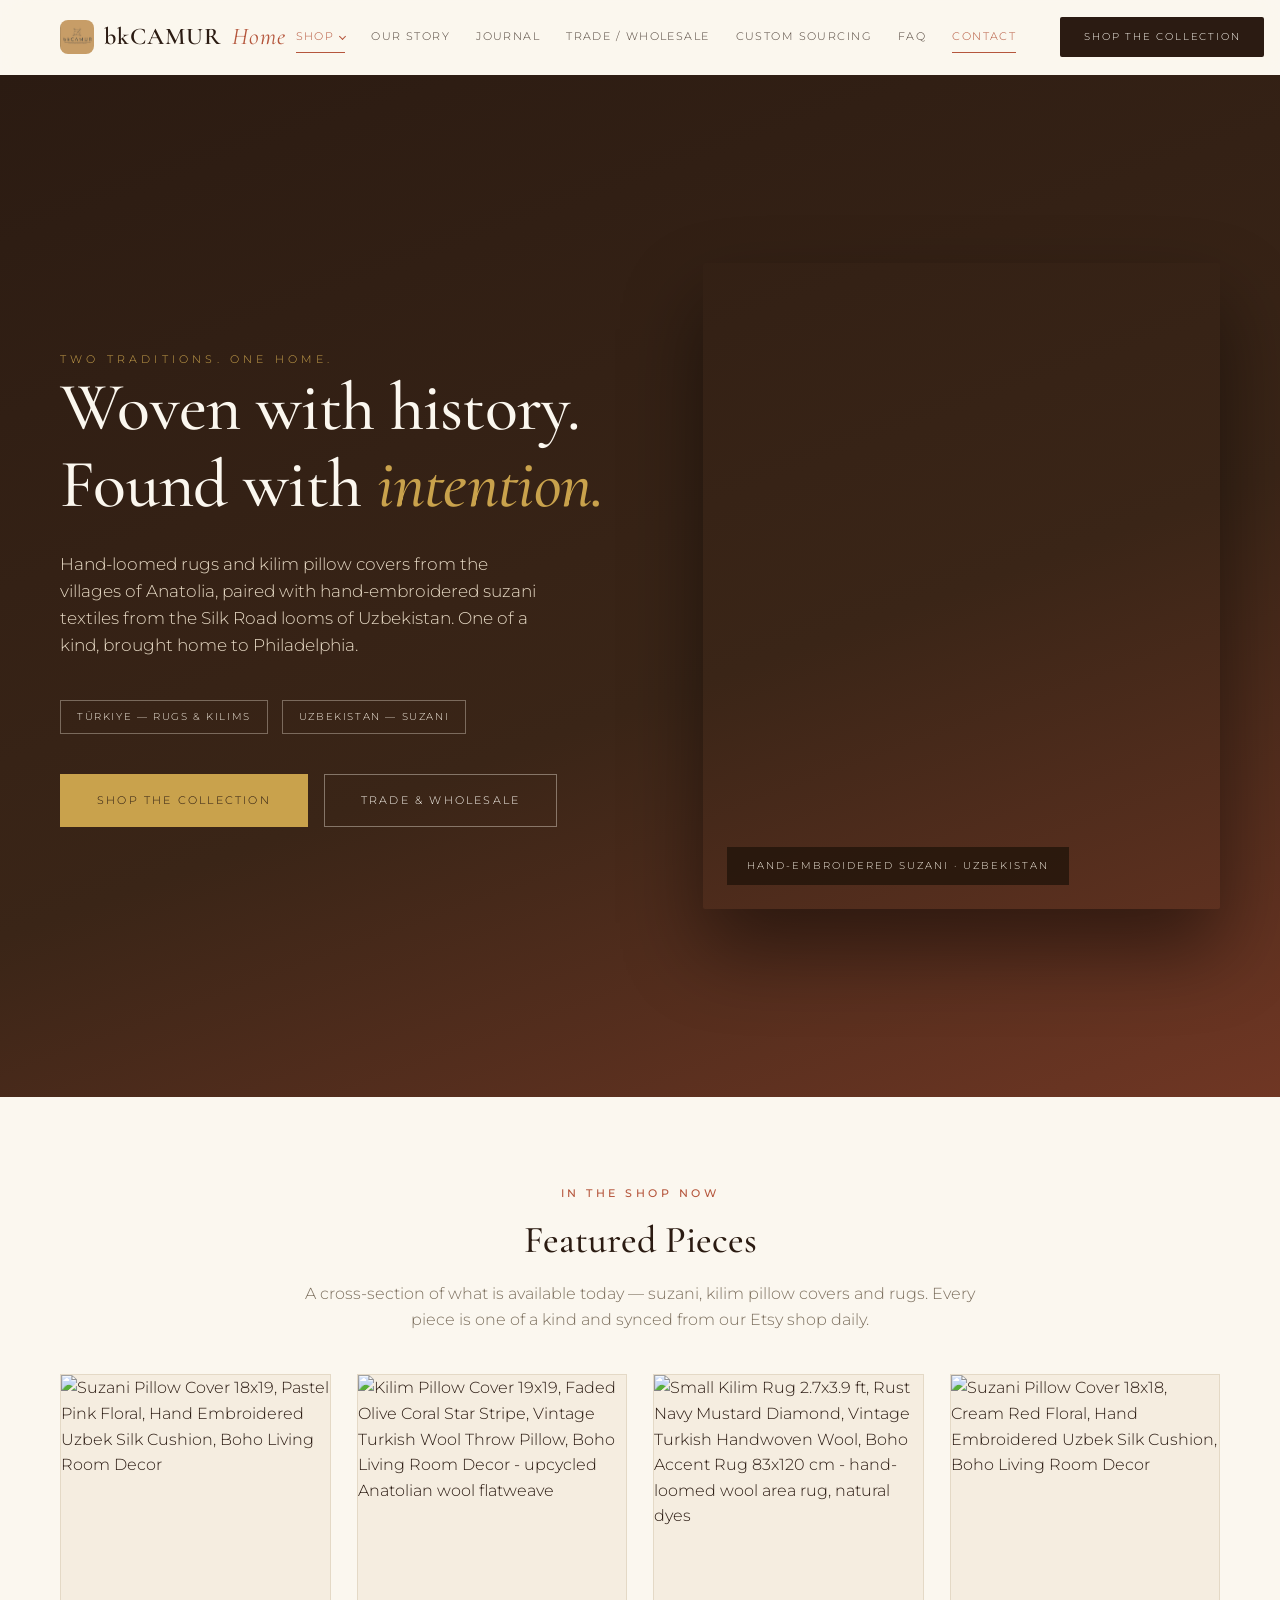
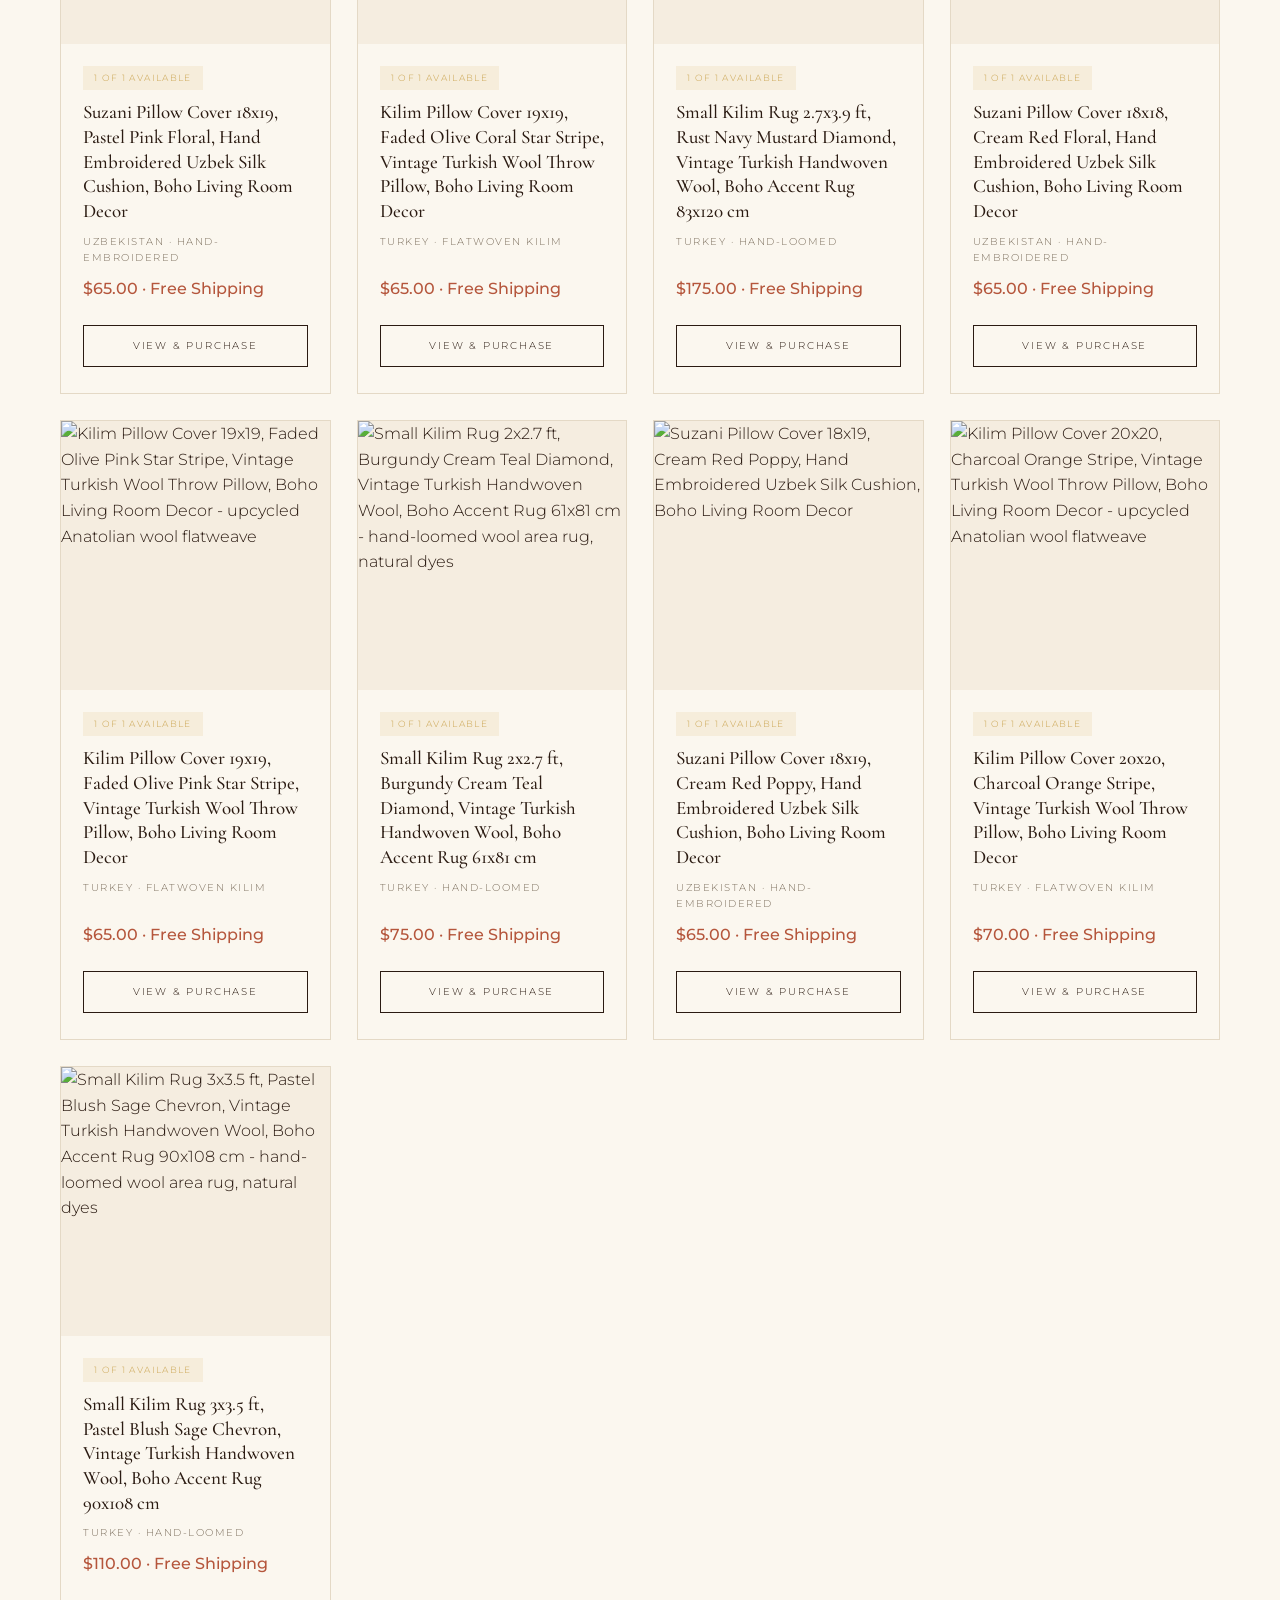
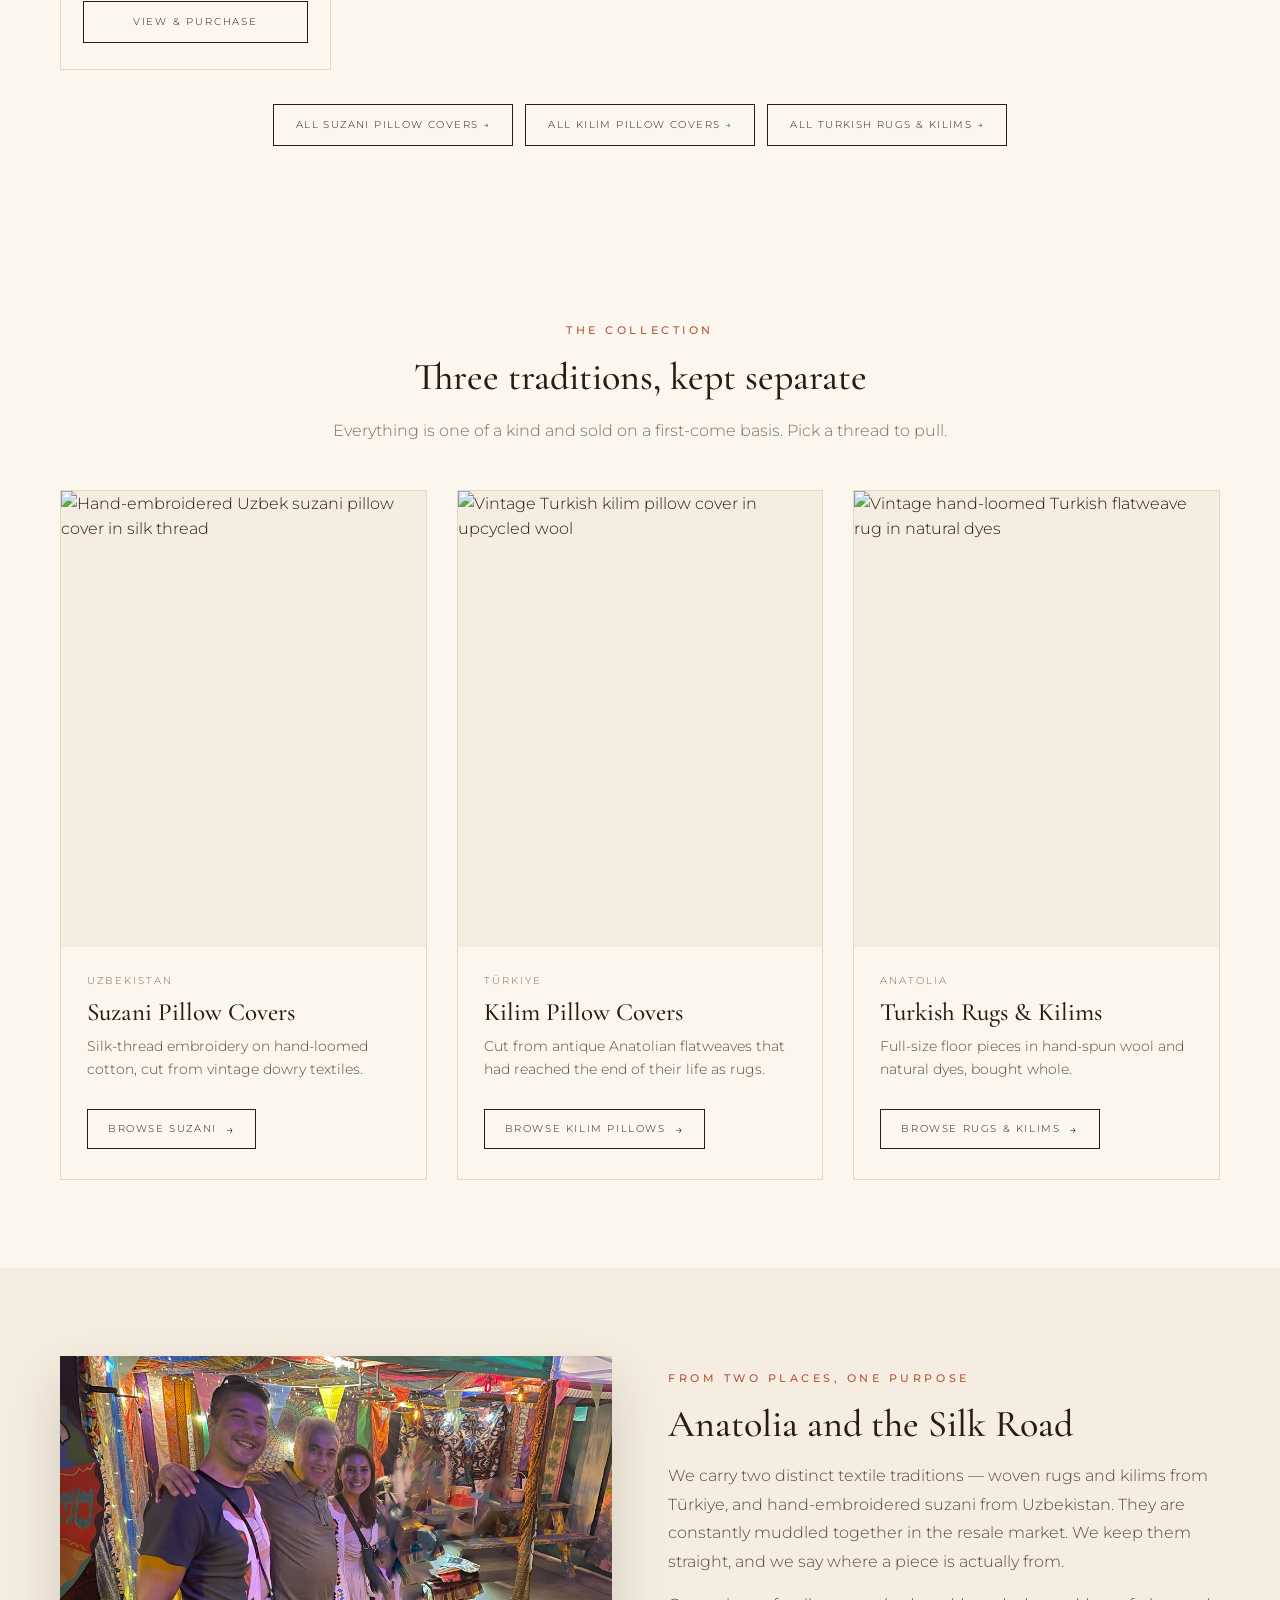
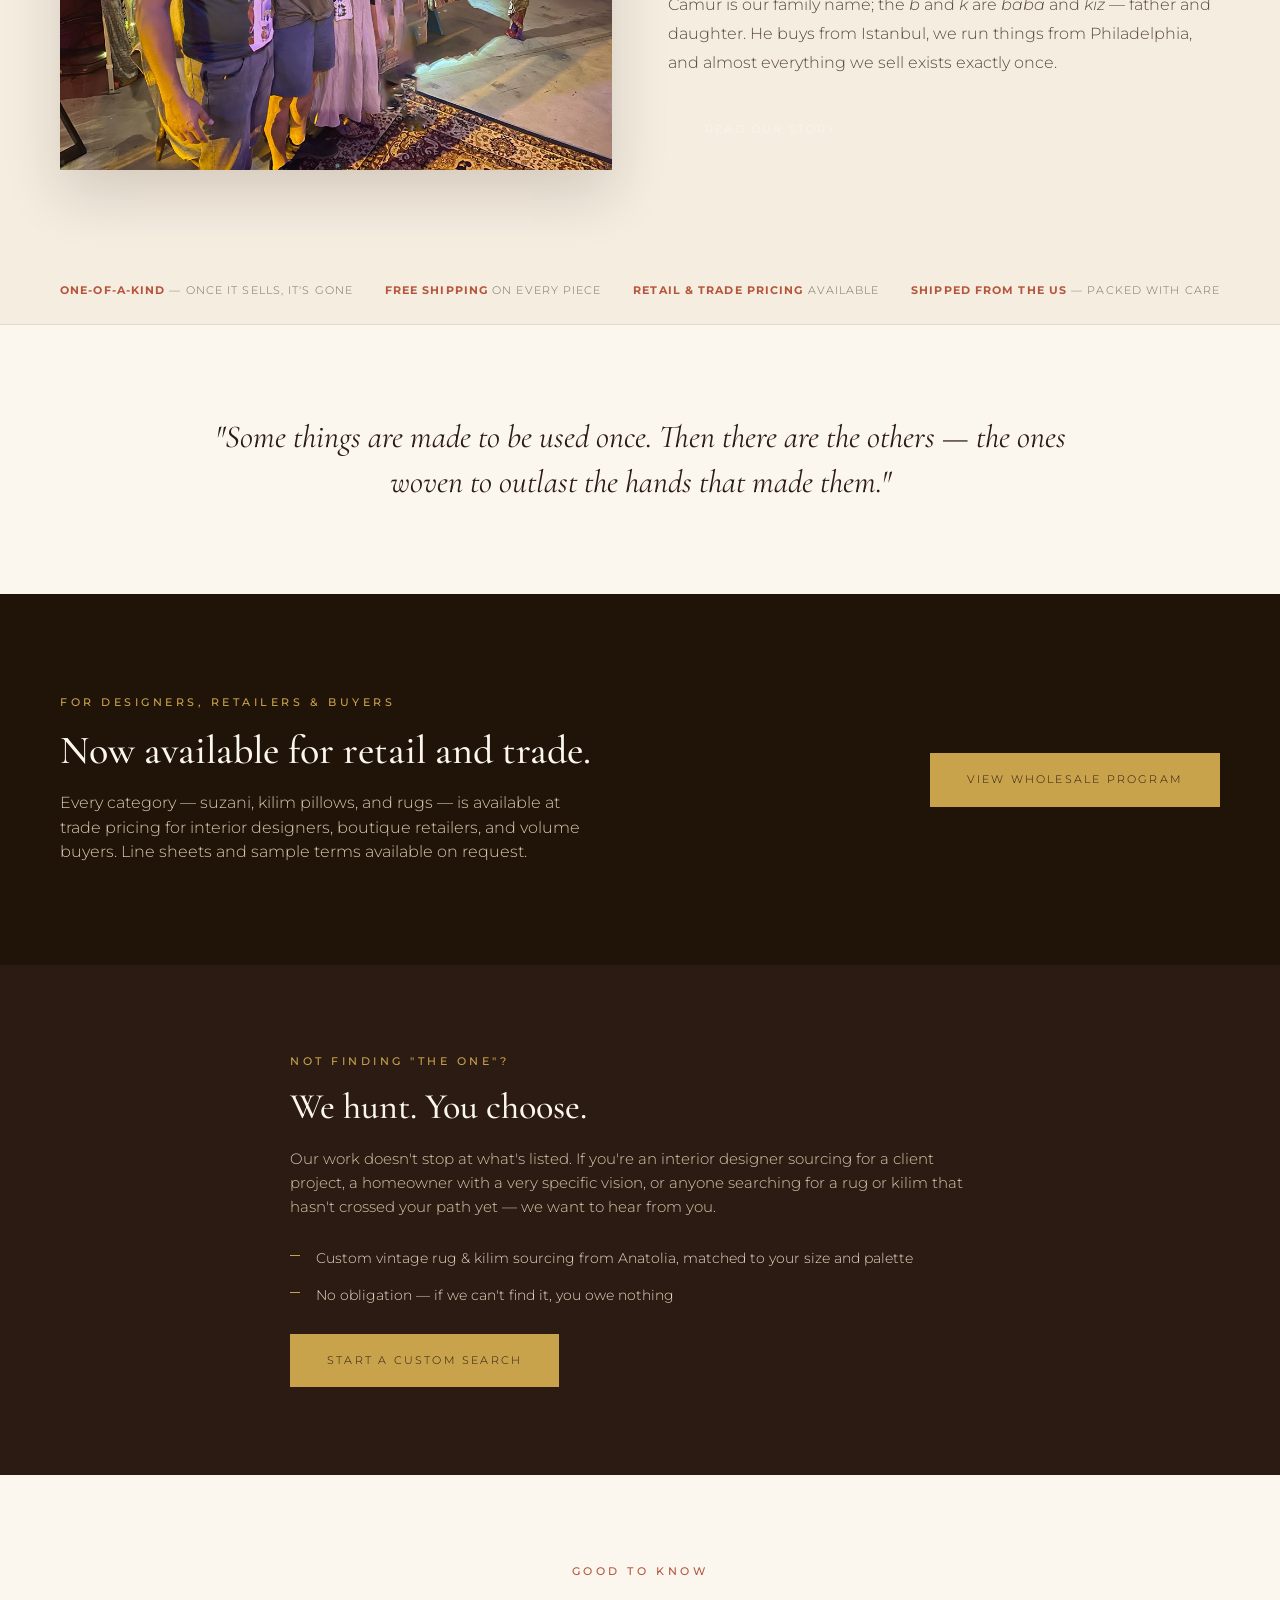
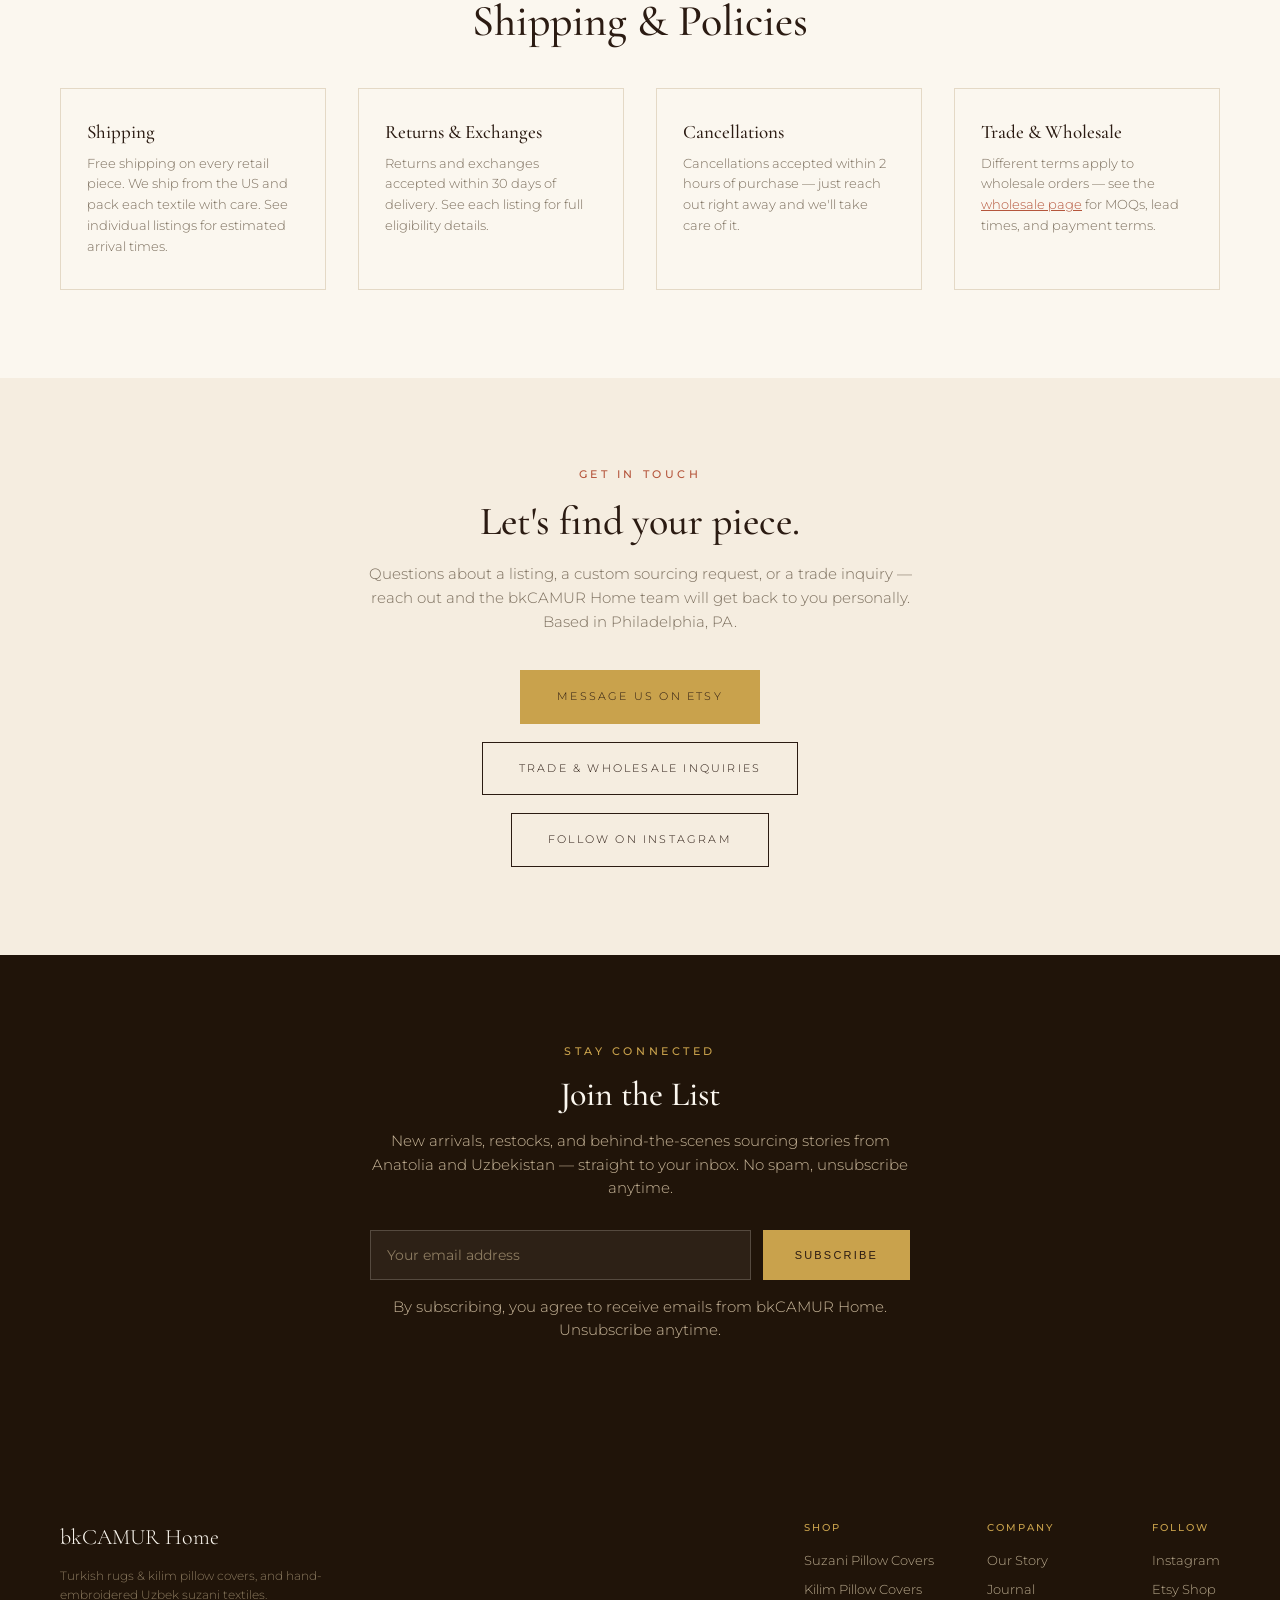
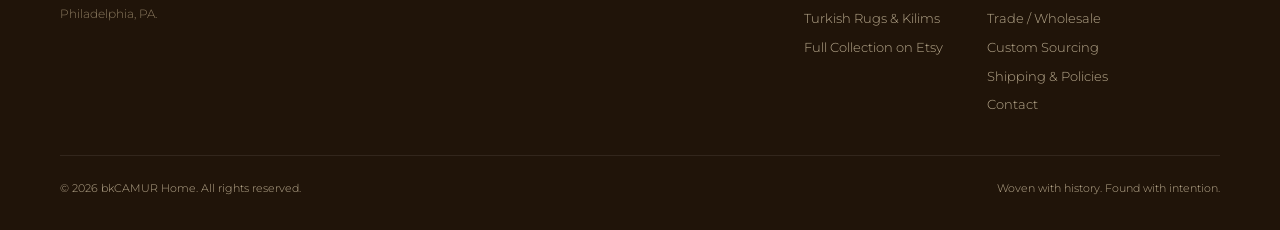
==== commit 7ebd668f: "Auto-sync: update listings and rotate Etsy token" ====
--- a/index.html
+++ b/index.html
@@ -1163,6 +1163,96 @@
 </script>
 
 <div class="product-card">
+<div class="product-photo"><img src="https://i.etsystatic.com/61471058/r/il/79eed6/8769369014/il_570xN.8769369014_xoq6.jpg" alt="Kilim Pillow Cover 19x19, Faded Olive Coral Star Stripe, Vintage Turkish Wool Throw Pillow, Boho Living Room Decor - upcycled Anatolian wool flatweave" loading="lazy" /></div>
+<div class="product-info">
+<span class="one-of-a-kind">1 of 1 Available</span>
+<div class="product-name">Kilim Pillow Cover 19x19, Faded Olive Coral Star Stripe, Vintage Turkish Wool Throw Pillow, Boho Living Room Decor</div>
+<div class="product-meta">Turkey &middot; Flatwoven Kilim</div>
+<div class="product-price">$65.00 &middot; Free Shipping</div>
+<a class="product-buy" href="https://www.etsy.com/listing/4606420066/kilim-pillow-cover-19x19-faded-olive" target="_blank" rel="noopener">View &amp; Purchase</a>
+</div>
+</div>
+<script type="application/ld+json">
+{
+"@context": "https://schema.org",
+"@type": "Product",
+"name": "Kilim Pillow Cover 19x19, Faded Olive Coral Star Stripe, Vintage Turkish Wool Throw Pillow, Boho Living Room Decor",
+"image": "https://i.etsystatic.com/61471058/r/il/79eed6/8769369014/il_570xN.8769369014_xoq6.jpg",
+"url": "https://www.etsy.com/listing/4606420066/kilim-pillow-cover-19x19-faded-olive",
+"sku": "4606420066",
+"brand": { "@type": "Brand", "name": "bkCAMUR Home" },
+"offers": {
+"@type": "Offer",
+"url": "https://www.etsy.com/listing/4606420066/kilim-pillow-cover-19x19-faded-olive",
+"priceCurrency": "USD",
+"price": "65.00",
+"availability": "https://schema.org/InStock",
+"itemCondition": "https://schema.org/UsedCondition"
+}
+}
+</script>
+
+<div class="product-card">
+<div class="product-photo"><img src="https://i.etsystatic.com/61471058/r/il/070a92/8540360592/il_570xN.8540360592_pspc.jpg" alt="Small Kilim Rug 2.7x3.9 ft, Rust Navy Mustard Diamond, Vintage Turkish Handwoven Wool, Boho Accent Rug 83x120 cm - hand-loomed wool area rug, natural dyes" loading="lazy" /></div>
+<div class="product-info">
+<span class="one-of-a-kind">1 of 1 Available</span>
+<div class="product-name">Small Kilim Rug 2.7x3.9 ft, Rust Navy Mustard Diamond, Vintage Turkish Handwoven Wool, Boho Accent Rug 83x120 cm</div>
+<div class="product-meta">Turkey &middot; Hand-Loomed</div>
+<div class="product-price">$175.00 &middot; Free Shipping</div>
+<a class="product-buy" href="https://www.etsy.com/listing/4577579666/27-x-39-ft-vintage-turkish-kilim-rug" target="_blank" rel="noopener">View &amp; Purchase</a>
+</div>
+</div>
+<script type="application/ld+json">
+{
+"@context": "https://schema.org",
+"@type": "Product",
+"name": "Small Kilim Rug 2.7x3.9 ft, Rust Navy Mustard Diamond, Vintage Turkish Handwoven Wool, Boho Accent Rug 83x120 cm",
+"image": "https://i.etsystatic.com/61471058/r/il/070a92/8540360592/il_570xN.8540360592_pspc.jpg",
+"url": "https://www.etsy.com/listing/4577579666/27-x-39-ft-vintage-turkish-kilim-rug",
+"sku": "4577579666",
+"brand": { "@type": "Brand", "name": "bkCAMUR Home" },
+"offers": {
+"@type": "Offer",
+"url": "https://www.etsy.com/listing/4577579666/27-x-39-ft-vintage-turkish-kilim-rug",
+"priceCurrency": "USD",
+"price": "175.00",
+"availability": "https://schema.org/InStock",
+"itemCondition": "https://schema.org/UsedCondition"
+}
+}
+</script>
+
+<div class="product-card">
+<div class="product-photo"><img src="https://i.etsystatic.com/61471058/r/il/3958f7/8060957954/il_570xN.8060957954_blud.jpg" alt="Suzani Pillow Cover 18x18, Cream Red Floral, Hand Embroidered Uzbek Silk Cushion, Boho Living Room Decor" loading="lazy" /></div>
+<div class="product-info">
+<span class="one-of-a-kind">1 of 1 Available</span>
+<div class="product-name">Suzani Pillow Cover 18x18, Cream Red Floral, Hand Embroidered Uzbek Silk Cushion, Boho Living Room Decor</div>
+<div class="product-meta">Uzbekistan &middot; Hand-Embroidered</div>
+<div class="product-price">$65.00 &middot; Free Shipping</div>
+<a class="product-buy" href="https://www.etsy.com/listing/4511249889/boho-floral-throw-pillow-18x18-hand" target="_blank" rel="noopener">View &amp; Purchase</a>
+</div>
+</div>
+<script type="application/ld+json">
+{
+"@context": "https://schema.org",
+"@type": "Product",
+"name": "Suzani Pillow Cover 18x18, Cream Red Floral, Hand Embroidered Uzbek Silk Cushion, Boho Living Room Decor",
+"image": "https://i.etsystatic.com/61471058/r/il/3958f7/8060957954/il_570xN.8060957954_blud.jpg",
+"url": "https://www.etsy.com/listing/4511249889/boho-floral-throw-pillow-18x18-hand",
+"sku": "4511249889",
+"brand": { "@type": "Brand", "name": "bkCAMUR Home" },
+"offers": {
+"@type": "Offer",
+"url": "https://www.etsy.com/listing/4511249889/boho-floral-throw-pillow-18x18-hand",
+"priceCurrency": "USD",
+"price": "65.00",
+"availability": "https://schema.org/InStock",
+"itemCondition": "https://schema.org/UsedCondition"
+}
+}
+</script>
+
+<div class="product-card">
 <div class="product-photo"><img src="https://i.etsystatic.com/61471058/r/il/03ad7e/8817191187/il_570xN.8817191187_ngn4.jpg" alt="Kilim Pillow Cover 19x19, Faded Olive Pink Star Stripe, Vintage Turkish Wool Throw Pillow, Boho Living Room Decor - upcycled Anatolian wool flatweave" loading="lazy" /></div>
 <div class="product-info">
 <span class="one-of-a-kind">1 of 1 Available</span>
@@ -1193,96 +1283,6 @@
 </script>
 
 <div class="product-card">
-<div class="product-photo"><img src="https://i.etsystatic.com/61471058/r/il/070a92/8540360592/il_570xN.8540360592_pspc.jpg" alt="Small Kilim Rug 2.7x3.9 ft, Rust Navy Mustard Diamond, Vintage Turkish Handwoven Wool, Boho Accent Rug 83x120 cm - hand-loomed wool area rug, natural dyes" loading="lazy" /></div>
-<div class="product-info">
-<span class="one-of-a-kind">1 of 1 Available</span>
-<div class="product-name">Small Kilim Rug 2.7x3.9 ft, Rust Navy Mustard Diamond, Vintage Turkish Handwoven Wool, Boho Accent Rug 83x120 cm</div>
-<div class="product-meta">Turkey &middot; Hand-Loomed</div>
-<div class="product-price">$175.00 &middot; Free Shipping</div>
-<a class="product-buy" href="https://www.etsy.com/listing/4577579666/27-x-39-ft-vintage-turkish-kilim-rug" target="_blank" rel="noopener">View &amp; Purchase</a>
-</div>
-</div>
-<script type="application/ld+json">
-{
-"@context": "https://schema.org",
-"@type": "Product",
-"name": "Small Kilim Rug 2.7x3.9 ft, Rust Navy Mustard Diamond, Vintage Turkish Handwoven Wool, Boho Accent Rug 83x120 cm",
-"image": "https://i.etsystatic.com/61471058/r/il/070a92/8540360592/il_570xN.8540360592_pspc.jpg",
-"url": "https://www.etsy.com/listing/4577579666/27-x-39-ft-vintage-turkish-kilim-rug",
-"sku": "4577579666",
-"brand": { "@type": "Brand", "name": "bkCAMUR Home" },
-"offers": {
-"@type": "Offer",
-"url": "https://www.etsy.com/listing/4577579666/27-x-39-ft-vintage-turkish-kilim-rug",
-"priceCurrency": "USD",
-"price": "175.00",
-"availability": "https://schema.org/InStock",
-"itemCondition": "https://schema.org/UsedCondition"
-}
-}
-</script>
-
-<div class="product-card">
-<div class="product-photo"><img src="https://i.etsystatic.com/61471058/r/il/3958f7/8060957954/il_570xN.8060957954_blud.jpg" alt="Suzani Pillow Cover 18x18, Cream Red Floral, Hand Embroidered Uzbek Silk Cushion, Boho Living Room Decor" loading="lazy" /></div>
-<div class="product-info">
-<span class="one-of-a-kind">1 of 1 Available</span>
-<div class="product-name">Suzani Pillow Cover 18x18, Cream Red Floral, Hand Embroidered Uzbek Silk Cushion, Boho Living Room Decor</div>
-<div class="product-meta">Uzbekistan &middot; Hand-Embroidered</div>
-<div class="product-price">$65.00 &middot; Free Shipping</div>
-<a class="product-buy" href="https://www.etsy.com/listing/4511249889/boho-floral-throw-pillow-18x18-hand" target="_blank" rel="noopener">View &amp; Purchase</a>
-</div>
-</div>
-<script type="application/ld+json">
-{
-"@context": "https://schema.org",
-"@type": "Product",
-"name": "Suzani Pillow Cover 18x18, Cream Red Floral, Hand Embroidered Uzbek Silk Cushion, Boho Living Room Decor",
-"image": "https://i.etsystatic.com/61471058/r/il/3958f7/8060957954/il_570xN.8060957954_blud.jpg",
-"url": "https://www.etsy.com/listing/4511249889/boho-floral-throw-pillow-18x18-hand",
-"sku": "4511249889",
-"brand": { "@type": "Brand", "name": "bkCAMUR Home" },
-"offers": {
-"@type": "Offer",
-"url": "https://www.etsy.com/listing/4511249889/boho-floral-throw-pillow-18x18-hand",
-"priceCurrency": "USD",
-"price": "65.00",
-"availability": "https://schema.org/InStock",
-"itemCondition": "https://schema.org/UsedCondition"
-}
-}
-</script>
-
-<div class="product-card">
-<div class="product-photo"><img src="https://i.etsystatic.com/61471058/r/il/f249c9/8280159051/il_570xN.8280159051_p53k.jpg" alt="Kilim Pillow Cover 20x20, Charcoal Orange Stripe, Vintage Turkish Wool Throw Pillow, Boho Living Room Decor - upcycled Anatolian wool flatweave" loading="lazy" /></div>
-<div class="product-info">
-<span class="one-of-a-kind">1 of 1 Available</span>
-<div class="product-name">Kilim Pillow Cover 20x20, Charcoal Orange Stripe, Vintage Turkish Wool Throw Pillow, Boho Living Room Decor</div>
-<div class="product-meta">Turkey &middot; Flatwoven Kilim</div>
-<div class="product-price">$70.00 &middot; Free Shipping</div>
-<a class="product-buy" href="https://www.etsy.com/listing/4535239661/kilim-pillow-cover-20x20-striped-pattern" target="_blank" rel="noopener">View &amp; Purchase</a>
-</div>
-</div>
-<script type="application/ld+json">
-{
-"@context": "https://schema.org",
-"@type": "Product",
-"name": "Kilim Pillow Cover 20x20, Charcoal Orange Stripe, Vintage Turkish Wool Throw Pillow, Boho Living Room Decor",
-"image": "https://i.etsystatic.com/61471058/r/il/f249c9/8280159051/il_570xN.8280159051_p53k.jpg",
-"url": "https://www.etsy.com/listing/4535239661/kilim-pillow-cover-20x20-striped-pattern",
-"sku": "4535239661",
-"brand": { "@type": "Brand", "name": "bkCAMUR Home" },
-"offers": {
-"@type": "Offer",
-"url": "https://www.etsy.com/listing/4535239661/kilim-pillow-cover-20x20-striped-pattern",
-"priceCurrency": "USD",
-"price": "70.00",
-"availability": "https://schema.org/InStock",
-"itemCondition": "https://schema.org/UsedCondition"
-}
-}
-</script>
-
-<div class="product-card">
 <div class="product-photo"><img src="https://i.etsystatic.com/61471058/r/il/2910f7/8590360163/il_570xN.8590360163_8qv8.jpg" alt="Small Kilim Rug 2x2.7 ft, Burgundy Cream Teal Diamond, Vintage Turkish Handwoven Wool, Boho Accent Rug 61x81 cm - hand-loomed wool area rug, natural dyes" loading="lazy" /></div>
 <div class="product-info">
 <span class="one-of-a-kind">1 of 1 Available</span>
@@ -1343,29 +1343,29 @@
 </script>
 
 <div class="product-card">
-<div class="product-photo"><img src="https://i.etsystatic.com/61471058/r/il/d22440/8616797167/il_570xN.8616797167_6otd.jpg" alt="Kilim Pillow Covers Set of 2, Oatmeal Brown Stripe, Vintage Turkish Wool Cushion Pair, Boho Sofa Decor - upcycled Anatolian wool flatweave" loading="lazy" /></div>
+<div class="product-photo"><img src="https://i.etsystatic.com/61471058/r/il/f249c9/8280159051/il_570xN.8280159051_p53k.jpg" alt="Kilim Pillow Cover 20x20, Charcoal Orange Stripe, Vintage Turkish Wool Throw Pillow, Boho Living Room Decor - upcycled Anatolian wool flatweave" loading="lazy" /></div>
 <div class="product-info">
 <span class="one-of-a-kind">1 of 1 Available</span>
-<div class="product-name">Kilim Pillow Covers Set of 2, Oatmeal Brown Stripe, Vintage Turkish Wool Cushion Pair, Boho Sofa Decor</div>
+<div class="product-name">Kilim Pillow Cover 20x20, Charcoal Orange Stripe, Vintage Turkish Wool Throw Pillow, Boho Living Room Decor</div>
 <div class="product-meta">Turkey &middot; Flatwoven Kilim</div>
-<div class="product-price">$85.00 &middot; Free Shipping</div>
-<a class="product-buy" href="https://www.etsy.com/listing/4581361647/vintage-turkish-wool-pillow-cover-set-of" target="_blank" rel="noopener">View &amp; Purchase</a>
+<div class="product-price">$70.00 &middot; Free Shipping</div>
+<a class="product-buy" href="https://www.etsy.com/listing/4535239661/kilim-pillow-cover-20x20-striped-pattern" target="_blank" rel="noopener">View &amp; Purchase</a>
 </div>
 </div>
 <script type="application/ld+json">
 {
 "@context": "https://schema.org",
 "@type": "Product",
-"name": "Kilim Pillow Covers Set of 2, Oatmeal Brown Stripe, Vintage Turkish Wool Cushion Pair, Boho Sofa Decor",
-"image": "https://i.etsystatic.com/61471058/r/il/d22440/8616797167/il_570xN.8616797167_6otd.jpg",
-"url": "https://www.etsy.com/listing/4581361647/vintage-turkish-wool-pillow-cover-set-of",
-"sku": "4581361647",
+"name": "Kilim Pillow Cover 20x20, Charcoal Orange Stripe, Vintage Turkish Wool Throw Pillow, Boho Living Room Decor",
+"image": "https://i.etsystatic.com/61471058/r/il/f249c9/8280159051/il_570xN.8280159051_p53k.jpg",
+"url": "https://www.etsy.com/listing/4535239661/kilim-pillow-cover-20x20-striped-pattern",
+"sku": "4535239661",
 "brand": { "@type": "Brand", "name": "bkCAMUR Home" },
 "offers": {
 "@type": "Offer",
-"url": "https://www.etsy.com/listing/4581361647/vintage-turkish-wool-pillow-cover-set-of",
+"url": "https://www.etsy.com/listing/4535239661/kilim-pillow-cover-20x20-striped-pattern",
 "priceCurrency": "USD",
-"price": "85.00",
+"price": "70.00",
 "availability": "https://schema.org/InStock",
 "itemCondition": "https://schema.org/UsedCondition"
 }
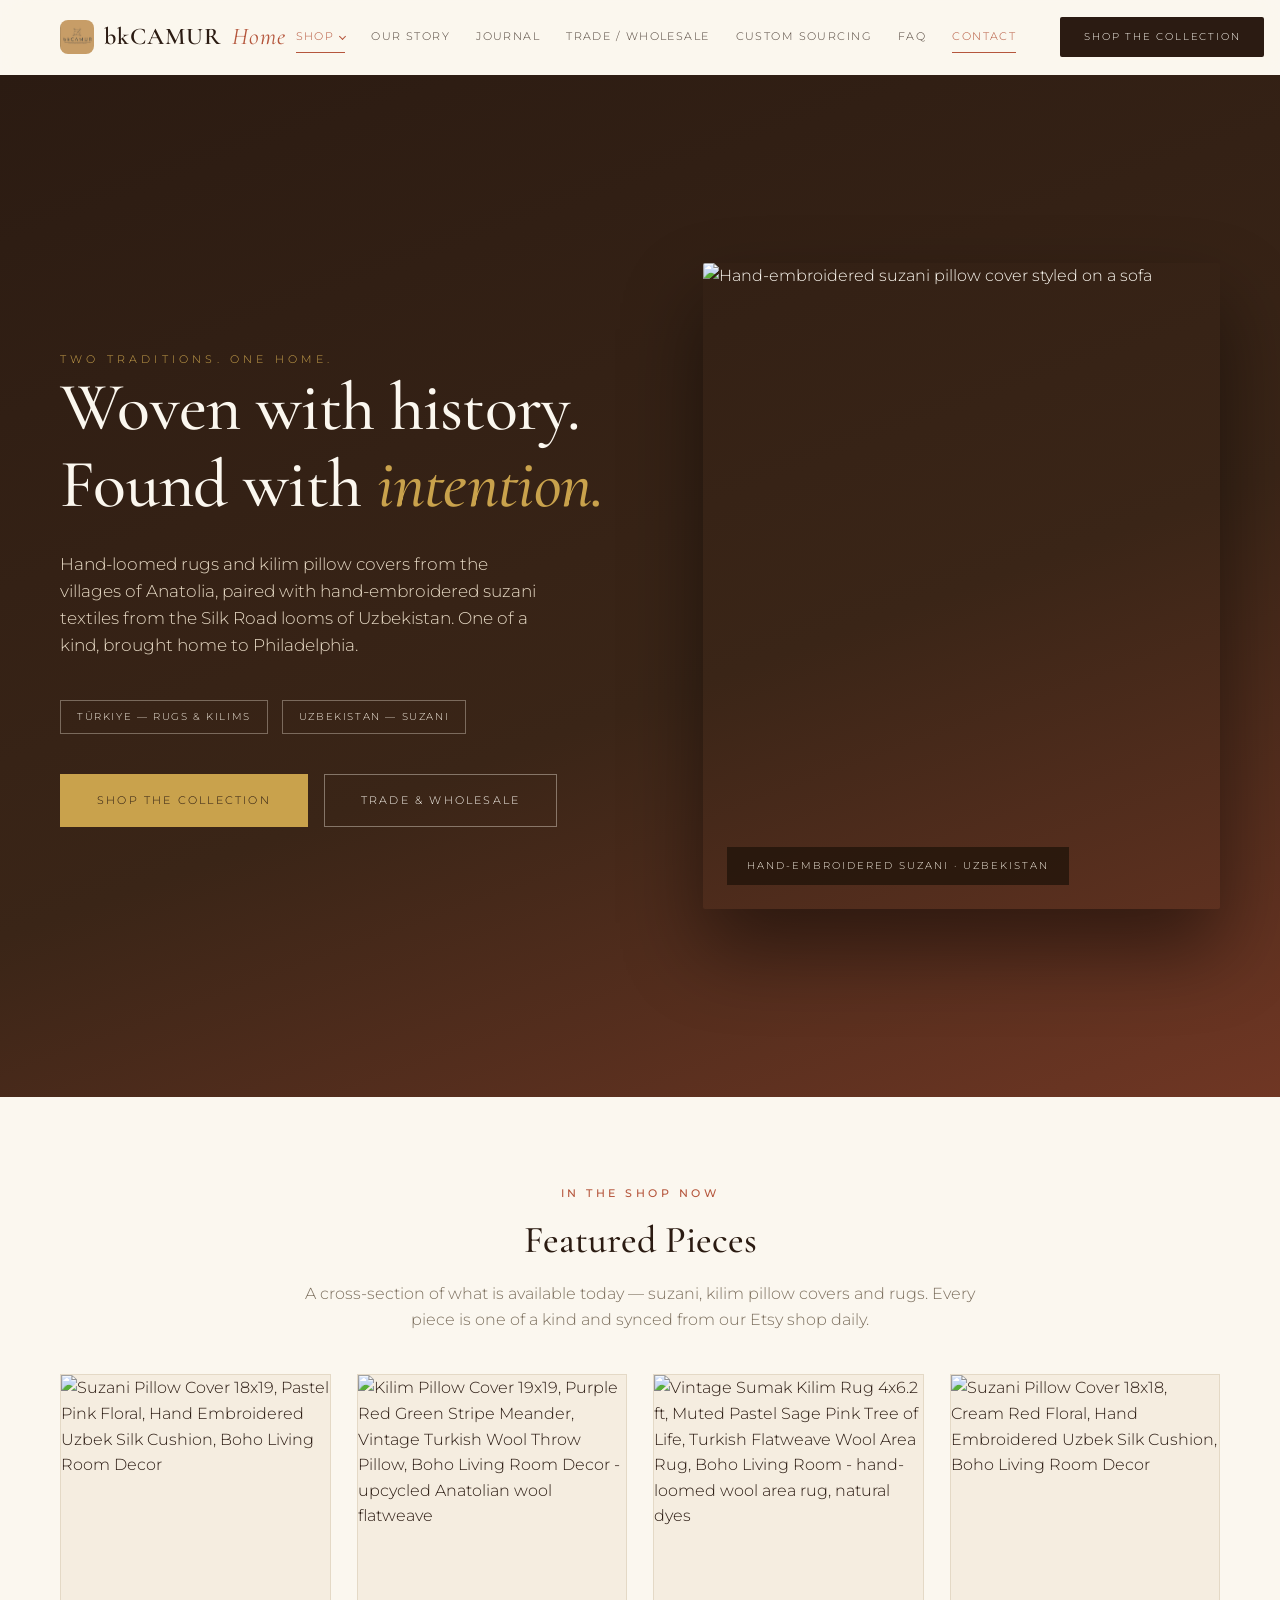
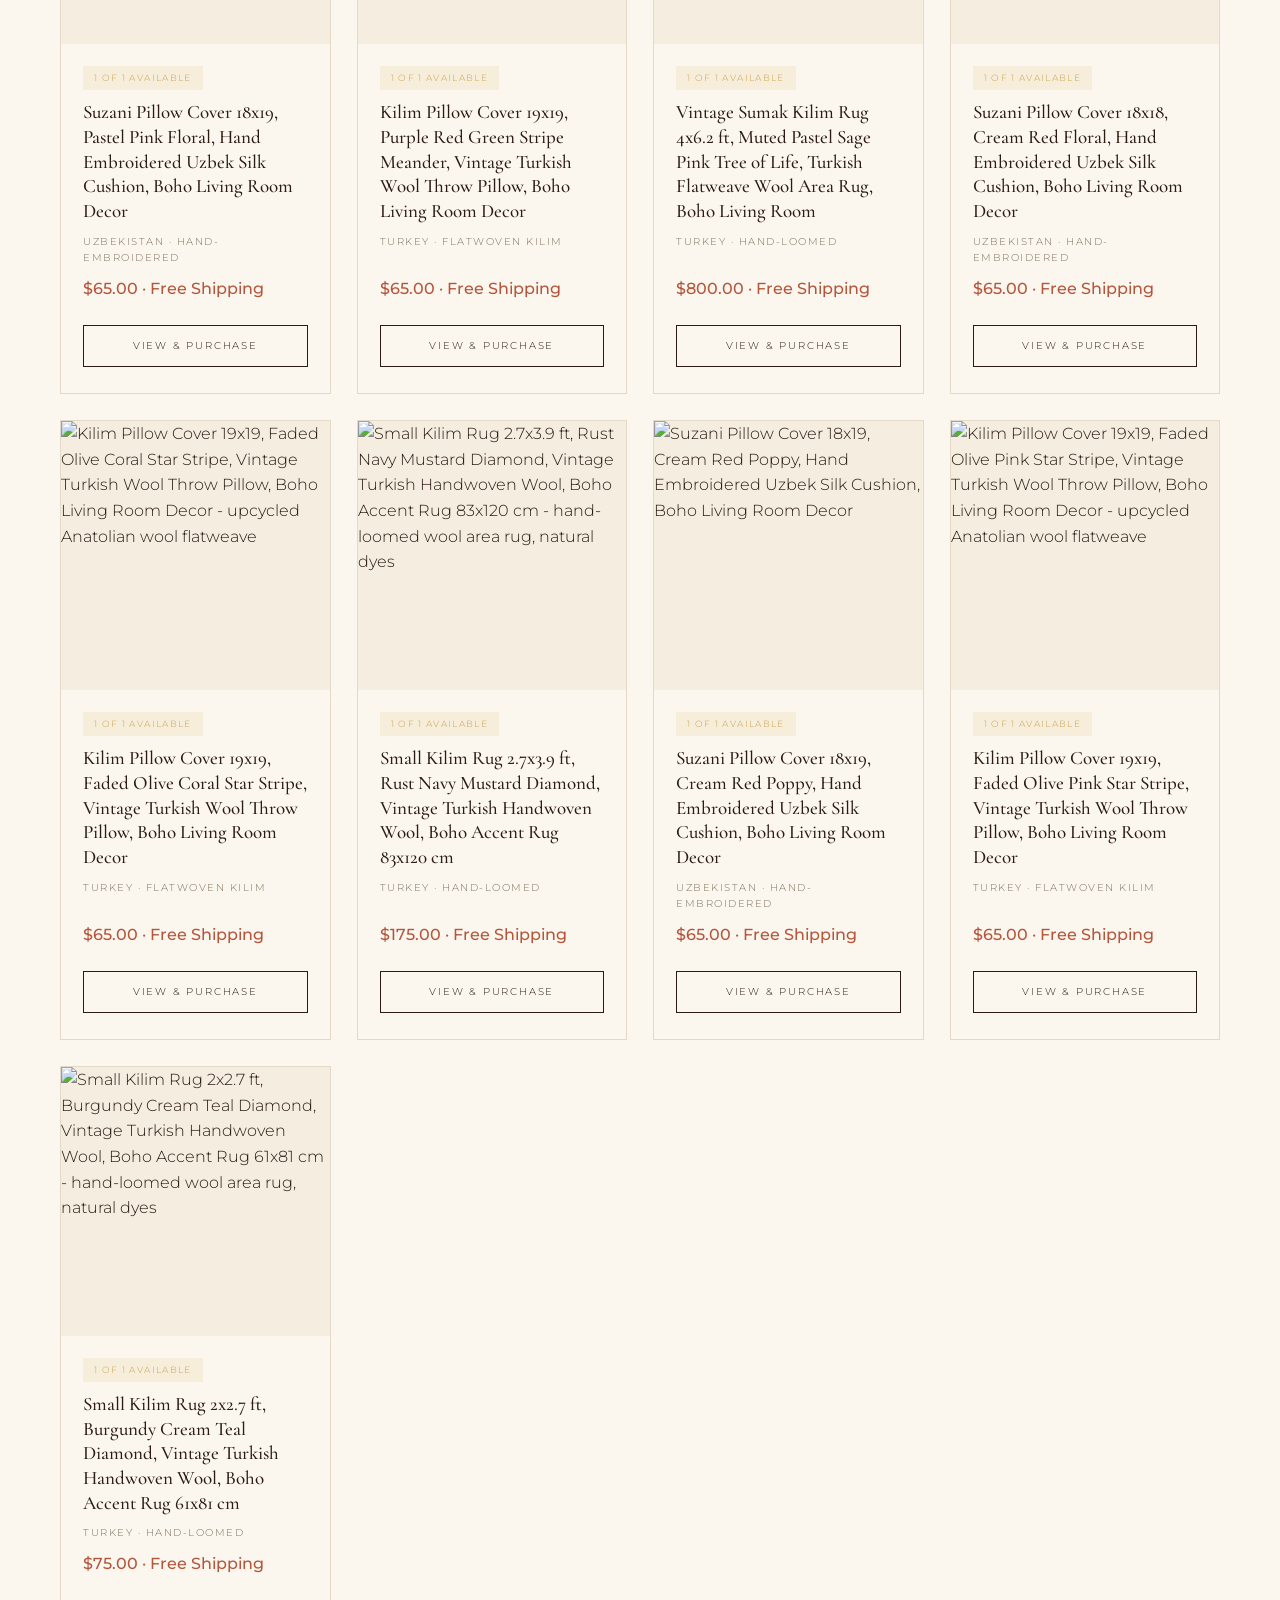
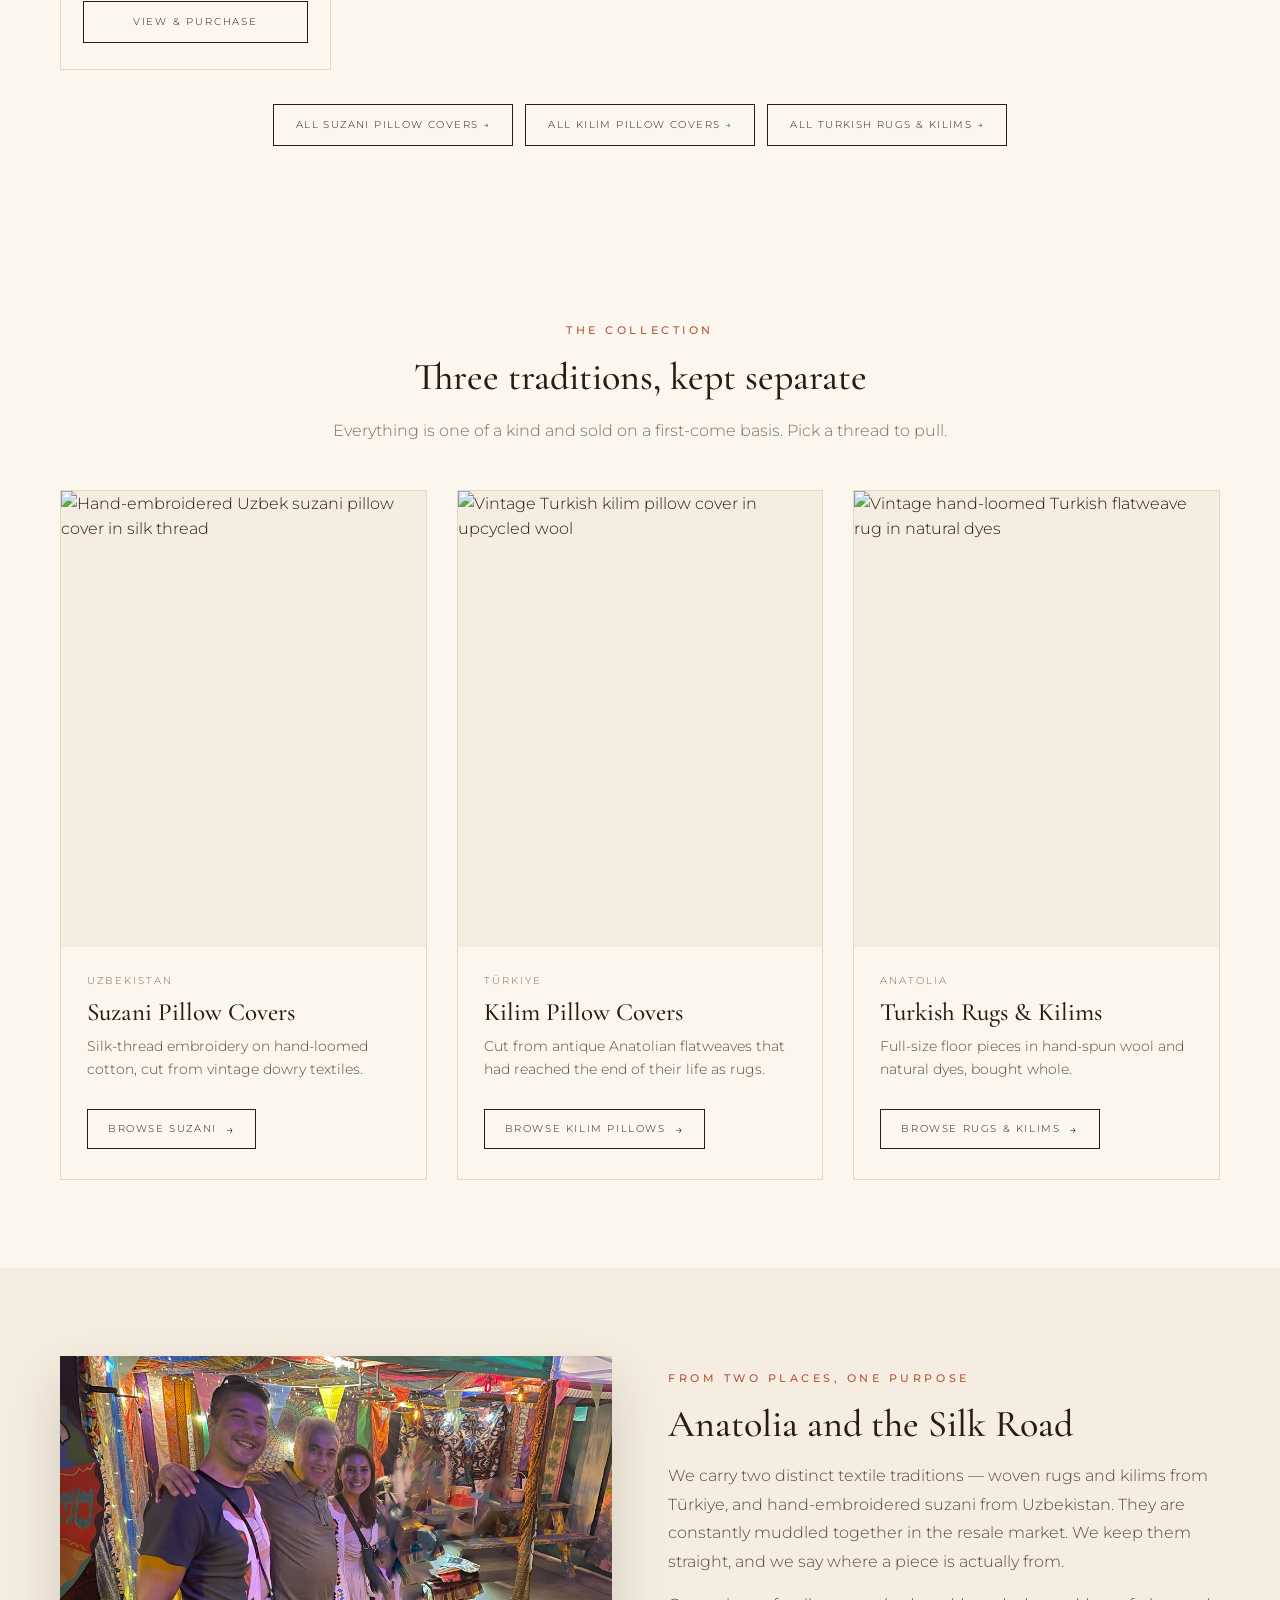
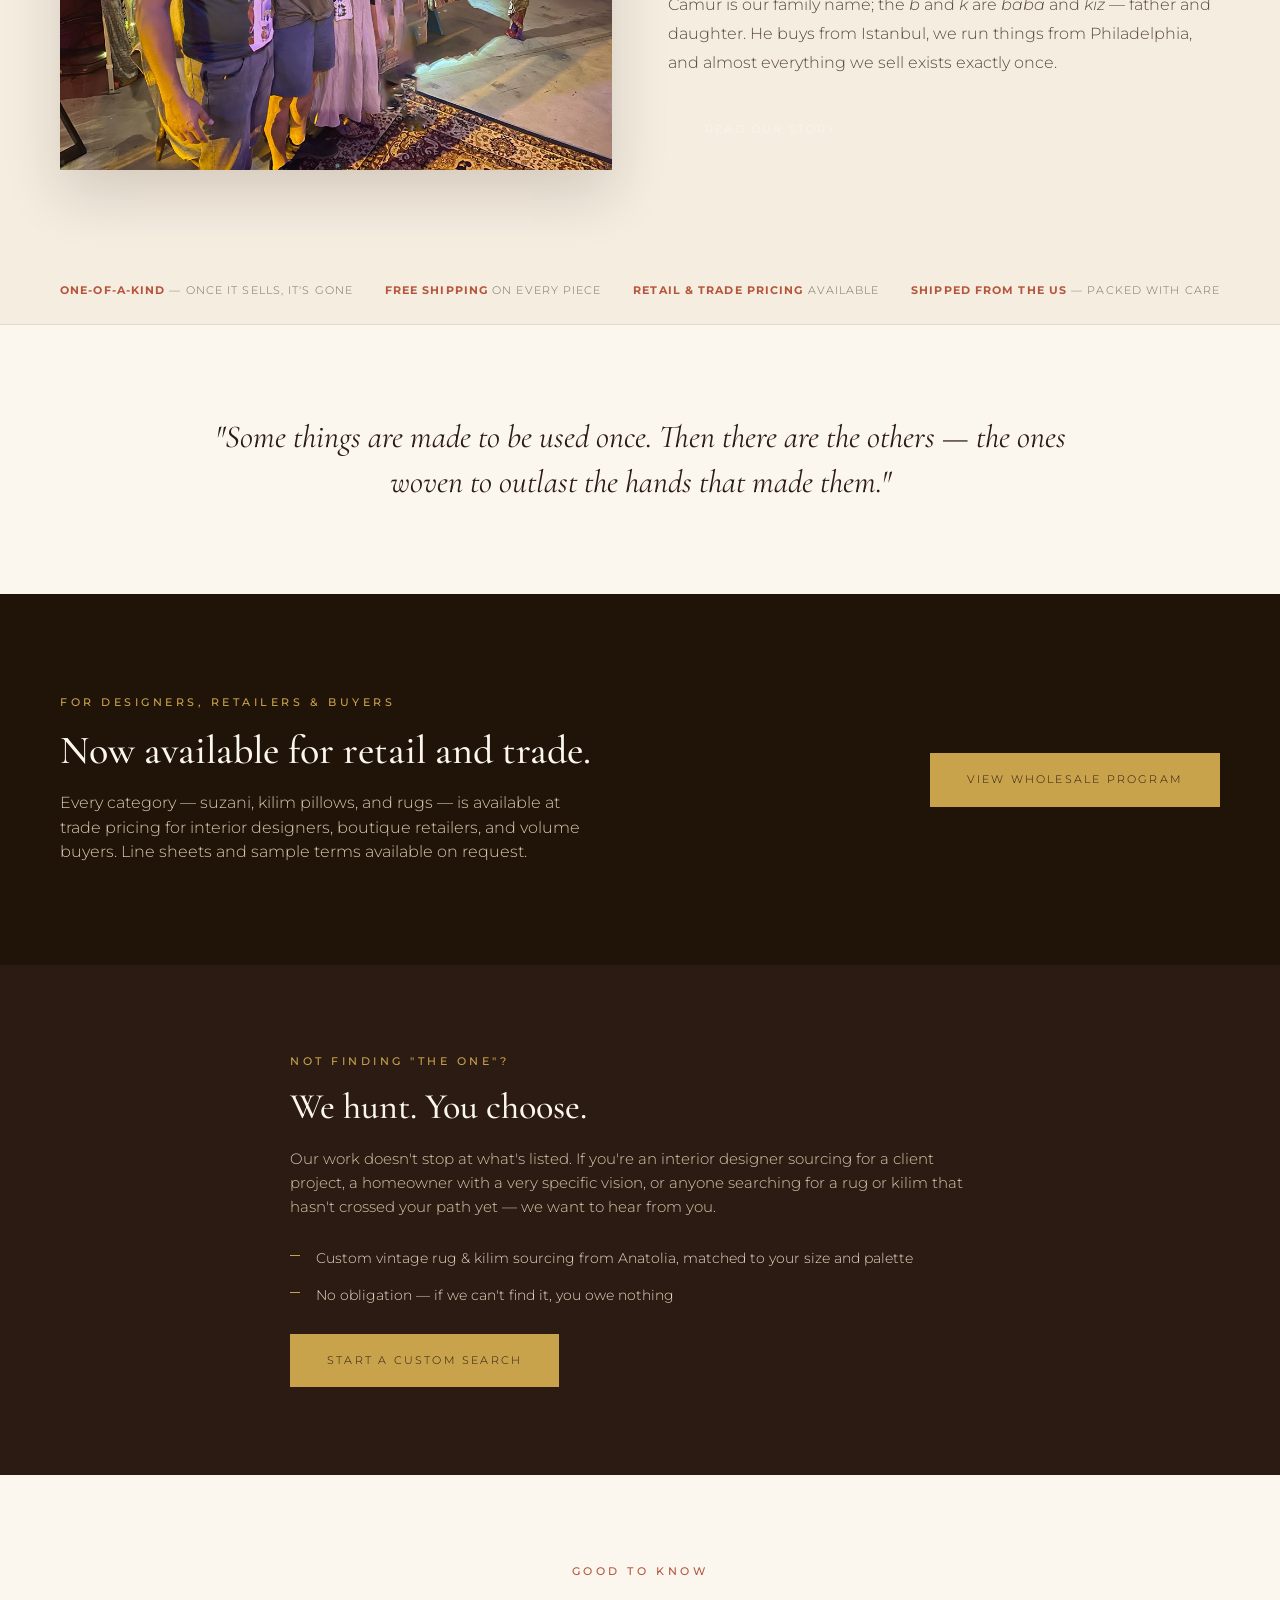
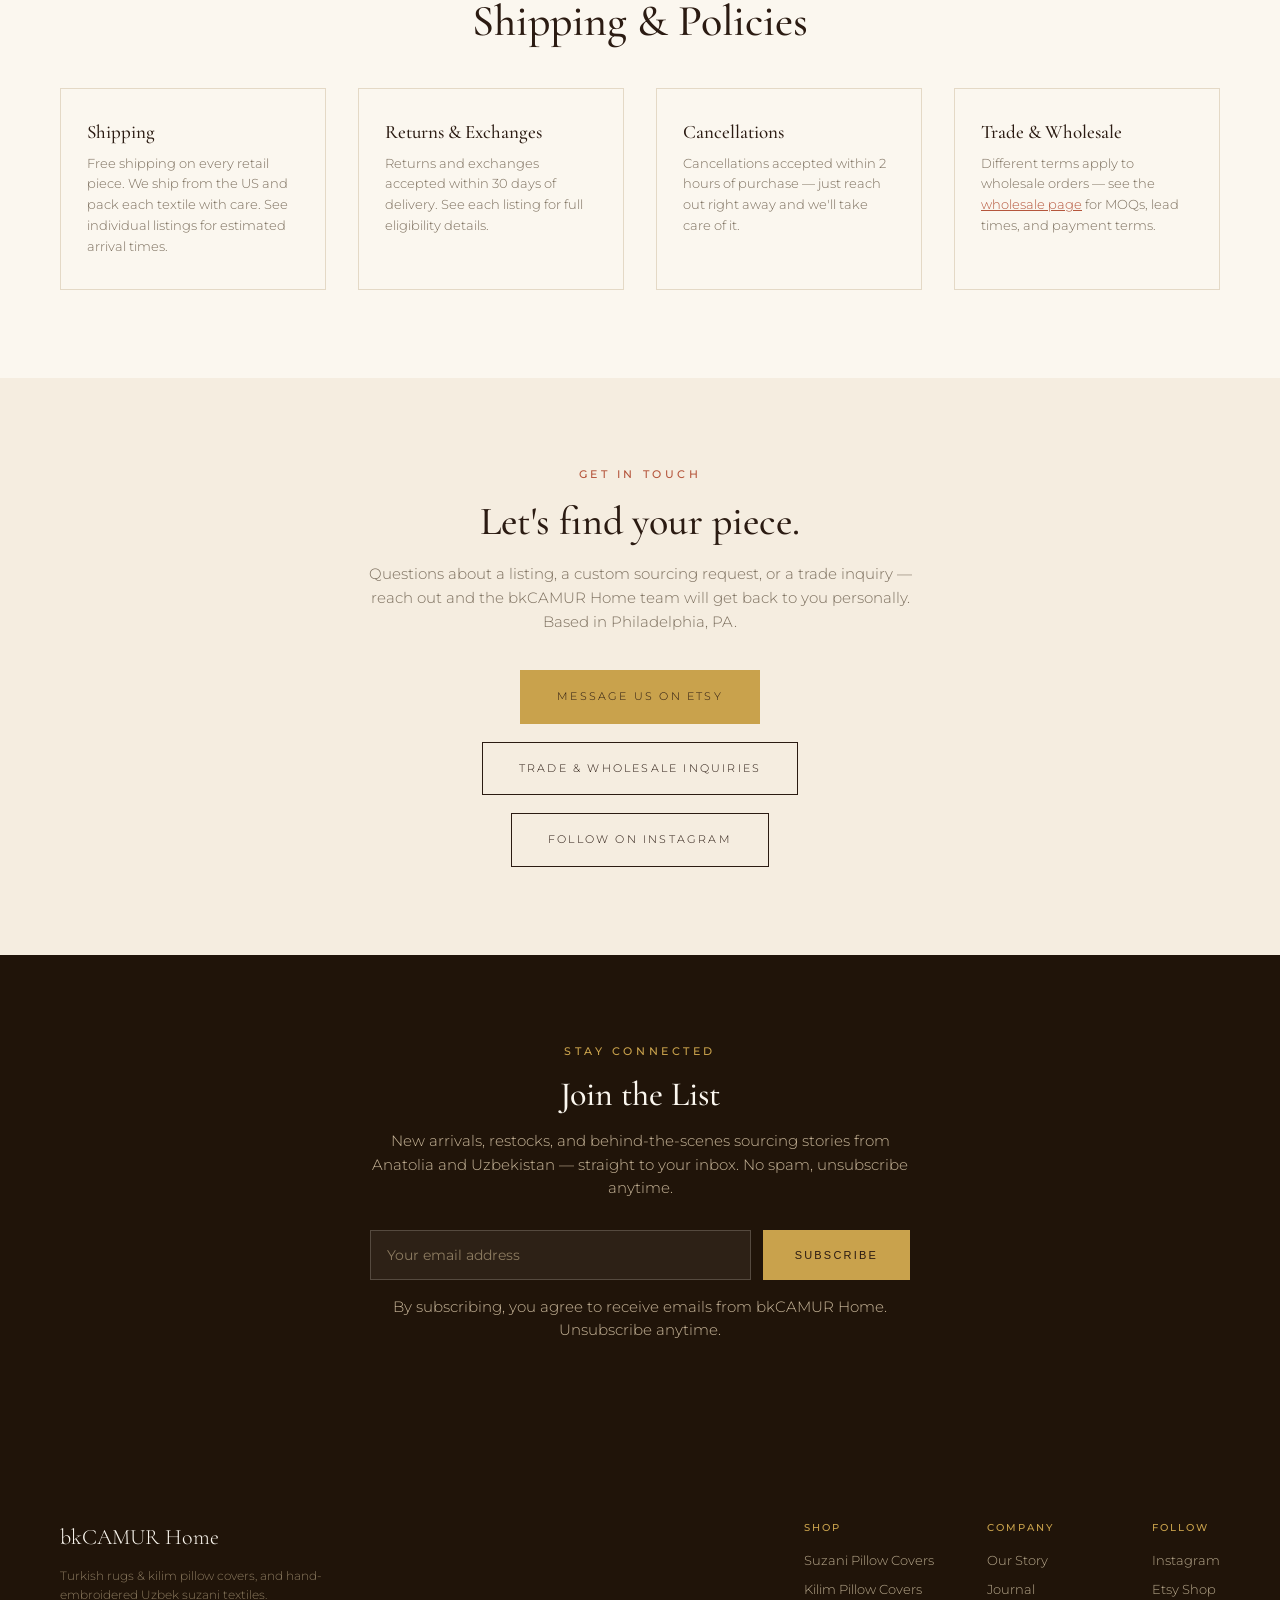
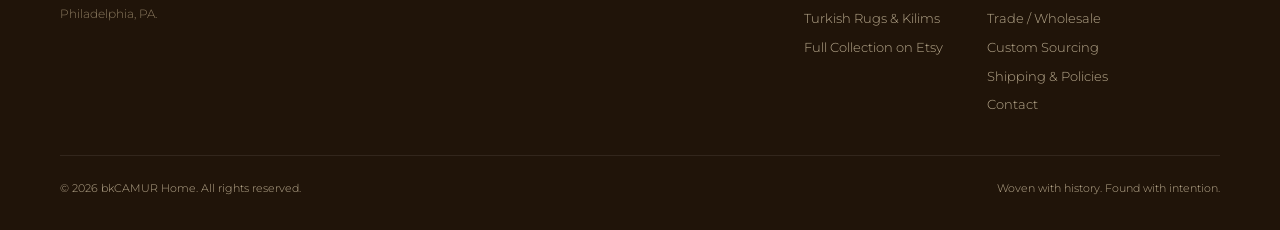
==== commit f8aa7acf: "Auto-sync: update listings and rotate Etsy token" ====
--- a/index.html
+++ b/index.html
@@ -1163,6 +1163,96 @@
 </script>
 
 <div class="product-card">
+<div class="product-photo"><img src="https://i.etsystatic.com/61471058/r/il/9a432e/8817159075/il_570xN.8817159075_9uis.jpg" alt="Kilim Pillow Cover 19x19, Purple Red Green Stripe Meander, Vintage Turkish Wool Throw Pillow, Boho Living Room Decor - upcycled Anatolian wool flatweave" loading="lazy" /></div>
+<div class="product-info">
+<span class="one-of-a-kind">1 of 1 Available</span>
+<div class="product-name">Kilim Pillow Cover 19x19, Purple Red Green Stripe Meander, Vintage Turkish Wool Throw Pillow, Boho Living Room Decor</div>
+<div class="product-meta">Turkey &middot; Flatwoven Kilim</div>
+<div class="product-price">$65.00 &middot; Free Shipping</div>
+<a class="product-buy" href="https://www.etsy.com/listing/4606416674/kilim-pillow-cover-19x19-purple-red" target="_blank" rel="noopener">View &amp; Purchase</a>
+</div>
+</div>
+<script type="application/ld+json">
+{
+"@context": "https://schema.org",
+"@type": "Product",
+"name": "Kilim Pillow Cover 19x19, Purple Red Green Stripe Meander, Vintage Turkish Wool Throw Pillow, Boho Living Room Decor",
+"image": "https://i.etsystatic.com/61471058/r/il/9a432e/8817159075/il_570xN.8817159075_9uis.jpg",
+"url": "https://www.etsy.com/listing/4606416674/kilim-pillow-cover-19x19-purple-red",
+"sku": "4606416674",
+"brand": { "@type": "Brand", "name": "bkCAMUR Home" },
+"offers": {
+"@type": "Offer",
+"url": "https://www.etsy.com/listing/4606416674/kilim-pillow-cover-19x19-purple-red",
+"priceCurrency": "USD",
+"price": "65.00",
+"availability": "https://schema.org/InStock",
+"itemCondition": "https://schema.org/UsedCondition"
+}
+}
+</script>
+
+<div class="product-card">
+<div class="product-photo"><img src="https://i.etsystatic.com/61471058/r/il/089468/8299188947/il_570xN.8299188947_ea7o.jpg" alt="Vintage Sumak Kilim Rug 4x6.2 ft, Muted Pastel Sage Pink Tree of Life, Turkish Flatweave Wool Area Rug, Boho Living Room - hand-loomed wool area rug, natural dyes" loading="lazy" /></div>
+<div class="product-info">
+<span class="one-of-a-kind">1 of 1 Available</span>
+<div class="product-name">Vintage Sumak Kilim Rug 4x6.2 ft, Muted Pastel Sage Pink Tree of Life, Turkish Flatweave Wool Area Rug, Boho Living Room</div>
+<div class="product-meta">Turkey &middot; Hand-Loomed</div>
+<div class="product-price">$800.00 &middot; Free Shipping</div>
+<a class="product-buy" href="https://www.etsy.com/listing/4537753702/vintage-sumak-kilim-rug-62-x4-ft-muted" target="_blank" rel="noopener">View &amp; Purchase</a>
+</div>
+</div>
+<script type="application/ld+json">
+{
+"@context": "https://schema.org",
+"@type": "Product",
+"name": "Vintage Sumak Kilim Rug 4x6.2 ft, Muted Pastel Sage Pink Tree of Life, Turkish Flatweave Wool Area Rug, Boho Living Room",
+"image": "https://i.etsystatic.com/61471058/r/il/089468/8299188947/il_570xN.8299188947_ea7o.jpg",
+"url": "https://www.etsy.com/listing/4537753702/vintage-sumak-kilim-rug-62-x4-ft-muted",
+"sku": "4537753702",
+"brand": { "@type": "Brand", "name": "bkCAMUR Home" },
+"offers": {
+"@type": "Offer",
+"url": "https://www.etsy.com/listing/4537753702/vintage-sumak-kilim-rug-62-x4-ft-muted",
+"priceCurrency": "USD",
+"price": "800.00",
+"availability": "https://schema.org/InStock",
+"itemCondition": "https://schema.org/UsedCondition"
+}
+}
+</script>
+
+<div class="product-card">
+<div class="product-photo"><img src="https://i.etsystatic.com/61471058/r/il/3958f7/8060957954/il_570xN.8060957954_blud.jpg" alt="Suzani Pillow Cover 18x18, Cream Red Floral, Hand Embroidered Uzbek Silk Cushion, Boho Living Room Decor" loading="lazy" /></div>
+<div class="product-info">
+<span class="one-of-a-kind">1 of 1 Available</span>
+<div class="product-name">Suzani Pillow Cover 18x18, Cream Red Floral, Hand Embroidered Uzbek Silk Cushion, Boho Living Room Decor</div>
+<div class="product-meta">Uzbekistan &middot; Hand-Embroidered</div>
+<div class="product-price">$65.00 &middot; Free Shipping</div>
+<a class="product-buy" href="https://www.etsy.com/listing/4511249889/boho-floral-throw-pillow-18x18-hand" target="_blank" rel="noopener">View &amp; Purchase</a>
+</div>
+</div>
+<script type="application/ld+json">
+{
+"@context": "https://schema.org",
+"@type": "Product",
+"name": "Suzani Pillow Cover 18x18, Cream Red Floral, Hand Embroidered Uzbek Silk Cushion, Boho Living Room Decor",
+"image": "https://i.etsystatic.com/61471058/r/il/3958f7/8060957954/il_570xN.8060957954_blud.jpg",
+"url": "https://www.etsy.com/listing/4511249889/boho-floral-throw-pillow-18x18-hand",
+"sku": "4511249889",
+"brand": { "@type": "Brand", "name": "bkCAMUR Home" },
+"offers": {
+"@type": "Offer",
+"url": "https://www.etsy.com/listing/4511249889/boho-floral-throw-pillow-18x18-hand",
+"priceCurrency": "USD",
+"price": "65.00",
+"availability": "https://schema.org/InStock",
+"itemCondition": "https://schema.org/UsedCondition"
+}
+}
+</script>
+
+<div class="product-card">
 <div class="product-photo"><img src="https://i.etsystatic.com/61471058/r/il/79eed6/8769369014/il_570xN.8769369014_xoq6.jpg" alt="Kilim Pillow Cover 19x19, Faded Olive Coral Star Stripe, Vintage Turkish Wool Throw Pillow, Boho Living Room Decor - upcycled Anatolian wool flatweave" loading="lazy" /></div>
 <div class="product-info">
 <span class="one-of-a-kind">1 of 1 Available</span>
@@ -1223,27 +1313,27 @@
 </script>
 
 <div class="product-card">
-<div class="product-photo"><img src="https://i.etsystatic.com/61471058/r/il/3958f7/8060957954/il_570xN.8060957954_blud.jpg" alt="Suzani Pillow Cover 18x18, Cream Red Floral, Hand Embroidered Uzbek Silk Cushion, Boho Living Room Decor" loading="lazy" /></div>
+<div class="product-photo"><img src="https://i.etsystatic.com/61471058/r/il/5ea622/8060933626/il_570xN.8060933626_l9g7.jpg" alt="Suzani Pillow Cover 18x19, Cream Red Poppy, Hand Embroidered Uzbek Silk Cushion, Boho Living Room Decor" loading="lazy" /></div>
 <div class="product-info">
 <span class="one-of-a-kind">1 of 1 Available</span>
-<div class="product-name">Suzani Pillow Cover 18x18, Cream Red Floral, Hand Embroidered Uzbek Silk Cushion, Boho Living Room Decor</div>
+<div class="product-name">Suzani Pillow Cover 18x19, Cream Red Poppy, Hand Embroidered Uzbek Silk Cushion, Boho Living Room Decor</div>
 <div class="product-meta">Uzbekistan &middot; Hand-Embroidered</div>
 <div class="product-price">$65.00 &middot; Free Shipping</div>
-<a class="product-buy" href="https://www.etsy.com/listing/4511249889/boho-floral-throw-pillow-18x18-hand" target="_blank" rel="noopener">View &amp; Purchase</a>
+<a class="product-buy" href="https://www.etsy.com/listing/4511246217/red-flower-embroidered-pillow-cover" target="_blank" rel="noopener">View &amp; Purchase</a>
 </div>
 </div>
 <script type="application/ld+json">
 {
 "@context": "https://schema.org",
 "@type": "Product",
-"name": "Suzani Pillow Cover 18x18, Cream Red Floral, Hand Embroidered Uzbek Silk Cushion, Boho Living Room Decor",
-"image": "https://i.etsystatic.com/61471058/r/il/3958f7/8060957954/il_570xN.8060957954_blud.jpg",
-"url": "https://www.etsy.com/listing/4511249889/boho-floral-throw-pillow-18x18-hand",
-"sku": "4511249889",
+"name": "Suzani Pillow Cover 18x19, Cream Red Poppy, Hand Embroidered Uzbek Silk Cushion, Boho Living Room Decor",
+"image": "https://i.etsystatic.com/61471058/r/il/5ea622/8060933626/il_570xN.8060933626_l9g7.jpg",
+"url": "https://www.etsy.com/listing/4511246217/red-flower-embroidered-pillow-cover",
+"sku": "4511246217",
 "brand": { "@type": "Brand", "name": "bkCAMUR Home" },
 "offers": {
 "@type": "Offer",
-"url": "https://www.etsy.com/listing/4511249889/boho-floral-throw-pillow-18x18-hand",
+"url": "https://www.etsy.com/listing/4511246217/red-flower-embroidered-pillow-cover",
 "priceCurrency": "USD",
 "price": "65.00",
 "availability": "https://schema.org/InStock",
@@ -1306,96 +1396,6 @@
 "url": "https://www.etsy.com/listing/4577831445/2-x-26-ftvintage-turkish-kilim-rug",
 "priceCurrency": "USD",
 "price": "75.00",
-"availability": "https://schema.org/InStock",
-"itemCondition": "https://schema.org/UsedCondition"
-}
-}
-</script>
-
-<div class="product-card">
-<div class="product-photo"><img src="https://i.etsystatic.com/61471058/r/il/5ea622/8060933626/il_570xN.8060933626_l9g7.jpg" alt="Suzani Pillow Cover 18x19, Cream Red Poppy, Hand Embroidered Uzbek Silk Cushion, Boho Living Room Decor" loading="lazy" /></div>
-<div class="product-info">
-<span class="one-of-a-kind">1 of 1 Available</span>
-<div class="product-name">Suzani Pillow Cover 18x19, Cream Red Poppy, Hand Embroidered Uzbek Silk Cushion, Boho Living Room Decor</div>
-<div class="product-meta">Uzbekistan &middot; Hand-Embroidered</div>
-<div class="product-price">$65.00 &middot; Free Shipping</div>
-<a class="product-buy" href="https://www.etsy.com/listing/4511246217/red-flower-embroidered-pillow-cover" target="_blank" rel="noopener">View &amp; Purchase</a>
-</div>
-</div>
-<script type="application/ld+json">
-{
-"@context": "https://schema.org",
-"@type": "Product",
-"name": "Suzani Pillow Cover 18x19, Cream Red Poppy, Hand Embroidered Uzbek Silk Cushion, Boho Living Room Decor",
-"image": "https://i.etsystatic.com/61471058/r/il/5ea622/8060933626/il_570xN.8060933626_l9g7.jpg",
-"url": "https://www.etsy.com/listing/4511246217/red-flower-embroidered-pillow-cover",
-"sku": "4511246217",
-"brand": { "@type": "Brand", "name": "bkCAMUR Home" },
-"offers": {
-"@type": "Offer",
-"url": "https://www.etsy.com/listing/4511246217/red-flower-embroidered-pillow-cover",
-"priceCurrency": "USD",
-"price": "65.00",
-"availability": "https://schema.org/InStock",
-"itemCondition": "https://schema.org/UsedCondition"
-}
-}
-</script>
-
-<div class="product-card">
-<div class="product-photo"><img src="https://i.etsystatic.com/61471058/r/il/f249c9/8280159051/il_570xN.8280159051_p53k.jpg" alt="Kilim Pillow Cover 20x20, Charcoal Orange Stripe, Vintage Turkish Wool Throw Pillow, Boho Living Room Decor - upcycled Anatolian wool flatweave" loading="lazy" /></div>
-<div class="product-info">
-<span class="one-of-a-kind">1 of 1 Available</span>
-<div class="product-name">Kilim Pillow Cover 20x20, Charcoal Orange Stripe, Vintage Turkish Wool Throw Pillow, Boho Living Room Decor</div>
-<div class="product-meta">Turkey &middot; Flatwoven Kilim</div>
-<div class="product-price">$70.00 &middot; Free Shipping</div>
-<a class="product-buy" href="https://www.etsy.com/listing/4535239661/kilim-pillow-cover-20x20-striped-pattern" target="_blank" rel="noopener">View &amp; Purchase</a>
-</div>
-</div>
-<script type="application/ld+json">
-{
-"@context": "https://schema.org",
-"@type": "Product",
-"name": "Kilim Pillow Cover 20x20, Charcoal Orange Stripe, Vintage Turkish Wool Throw Pillow, Boho Living Room Decor",
-"image": "https://i.etsystatic.com/61471058/r/il/f249c9/8280159051/il_570xN.8280159051_p53k.jpg",
-"url": "https://www.etsy.com/listing/4535239661/kilim-pillow-cover-20x20-striped-pattern",
-"sku": "4535239661",
-"brand": { "@type": "Brand", "name": "bkCAMUR Home" },
-"offers": {
-"@type": "Offer",
-"url": "https://www.etsy.com/listing/4535239661/kilim-pillow-cover-20x20-striped-pattern",
-"priceCurrency": "USD",
-"price": "70.00",
-"availability": "https://schema.org/InStock",
-"itemCondition": "https://schema.org/UsedCondition"
-}
-}
-</script>
-
-<div class="product-card">
-<div class="product-photo"><img src="https://i.etsystatic.com/61471058/r/il/e21c68/8542730356/il_570xN.8542730356_1218.jpg" alt="Small Kilim Rug 3x3.5 ft, Pastel Blush Sage Chevron, Vintage Turkish Handwoven Wool, Boho Accent Rug 90x108 cm - hand-loomed wool area rug, natural dyes" loading="lazy" /></div>
-<div class="product-info">
-<span class="one-of-a-kind">1 of 1 Available</span>
-<div class="product-name">Small Kilim Rug 3x3.5 ft, Pastel Blush Sage Chevron, Vintage Turkish Handwoven Wool, Boho Accent Rug 90x108 cm</div>
-<div class="product-meta">Turkey &middot; Hand-Loomed</div>
-<div class="product-price">$110.00 &middot; Free Shipping</div>
-<a class="product-buy" href="https://www.etsy.com/listing/4577859977/29-x-35-ftvintage-turkish-kilim-rug" target="_blank" rel="noopener">View &amp; Purchase</a>
-</div>
-</div>
-<script type="application/ld+json">
-{
-"@context": "https://schema.org",
-"@type": "Product",
-"name": "Small Kilim Rug 3x3.5 ft, Pastel Blush Sage Chevron, Vintage Turkish Handwoven Wool, Boho Accent Rug 90x108 cm",
-"image": "https://i.etsystatic.com/61471058/r/il/e21c68/8542730356/il_570xN.8542730356_1218.jpg",
-"url": "https://www.etsy.com/listing/4577859977/29-x-35-ftvintage-turkish-kilim-rug",
-"sku": "4577859977",
-"brand": { "@type": "Brand", "name": "bkCAMUR Home" },
-"offers": {
-"@type": "Offer",
-"url": "https://www.etsy.com/listing/4577859977/29-x-35-ftvintage-turkish-kilim-rug",
-"priceCurrency": "USD",
-"price": "110.00",
 "availability": "https://schema.org/InStock",
 "itemCondition": "https://schema.org/UsedCondition"
 }
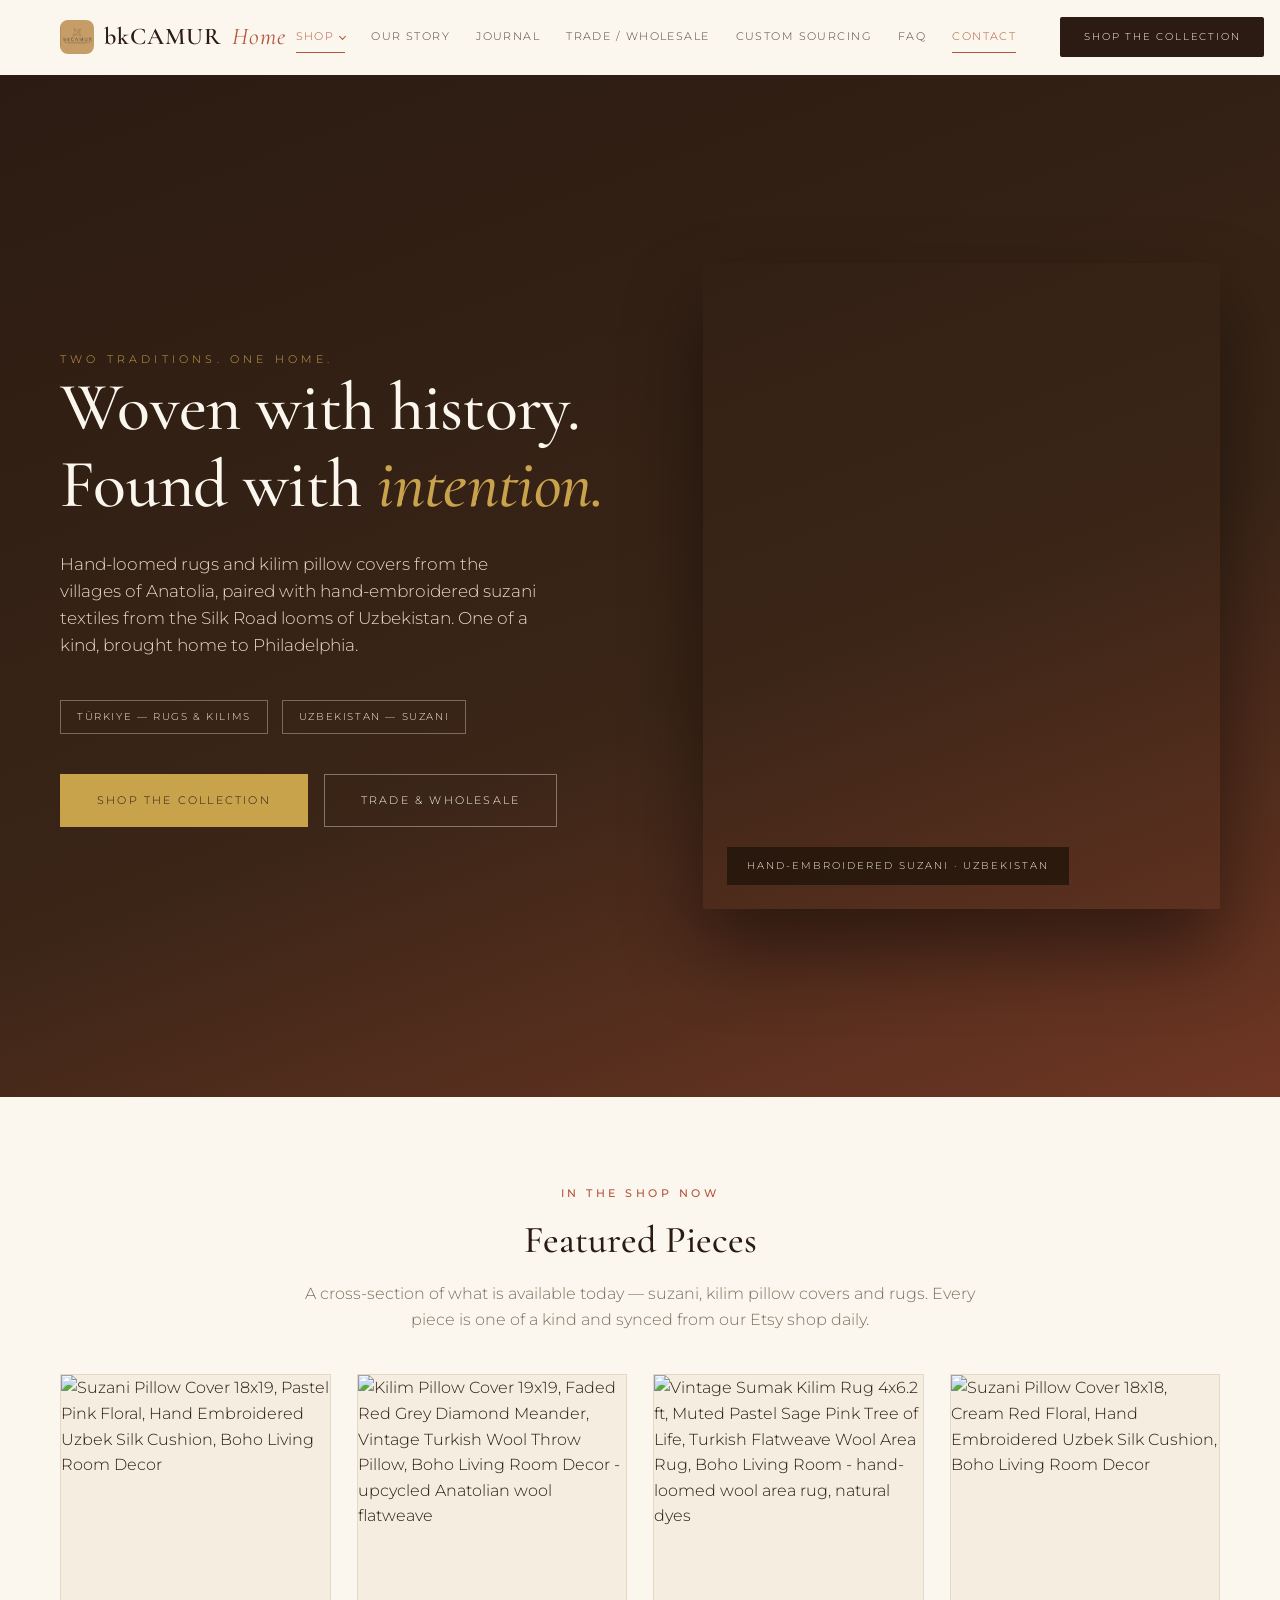
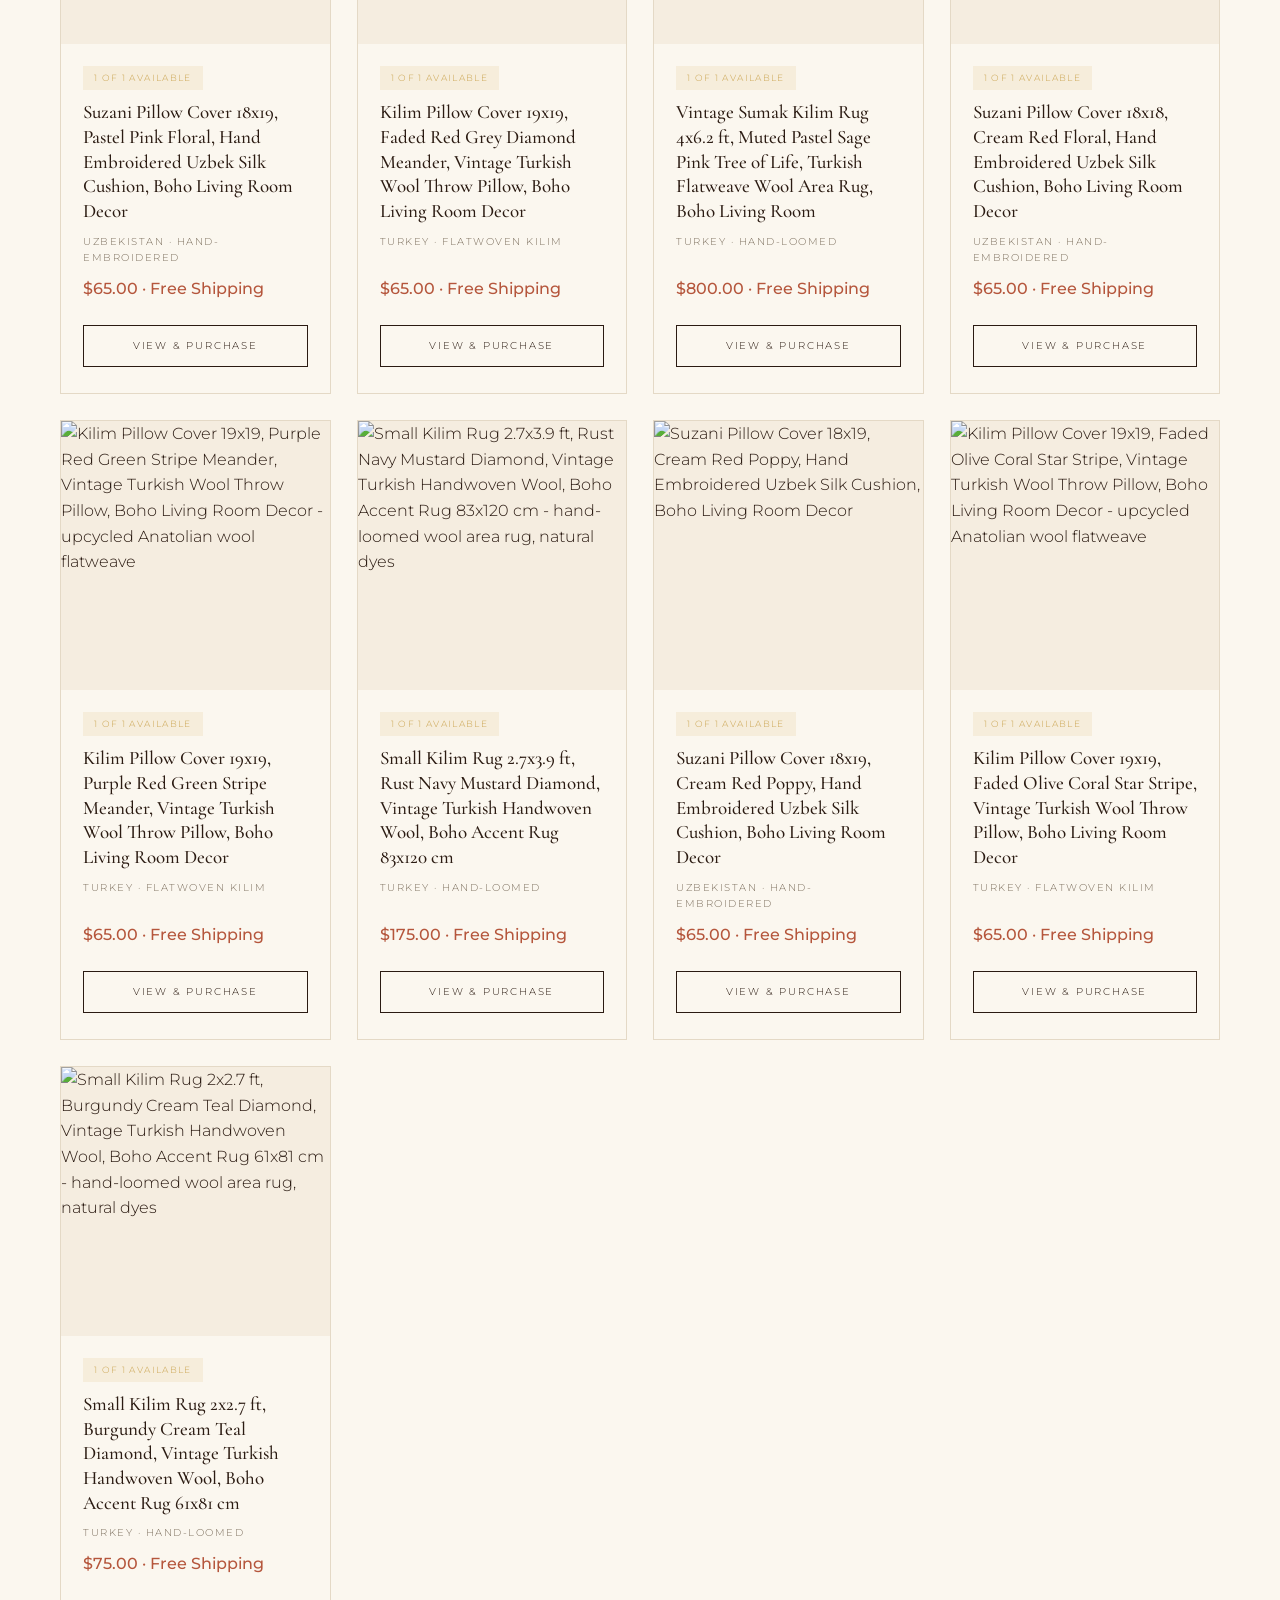
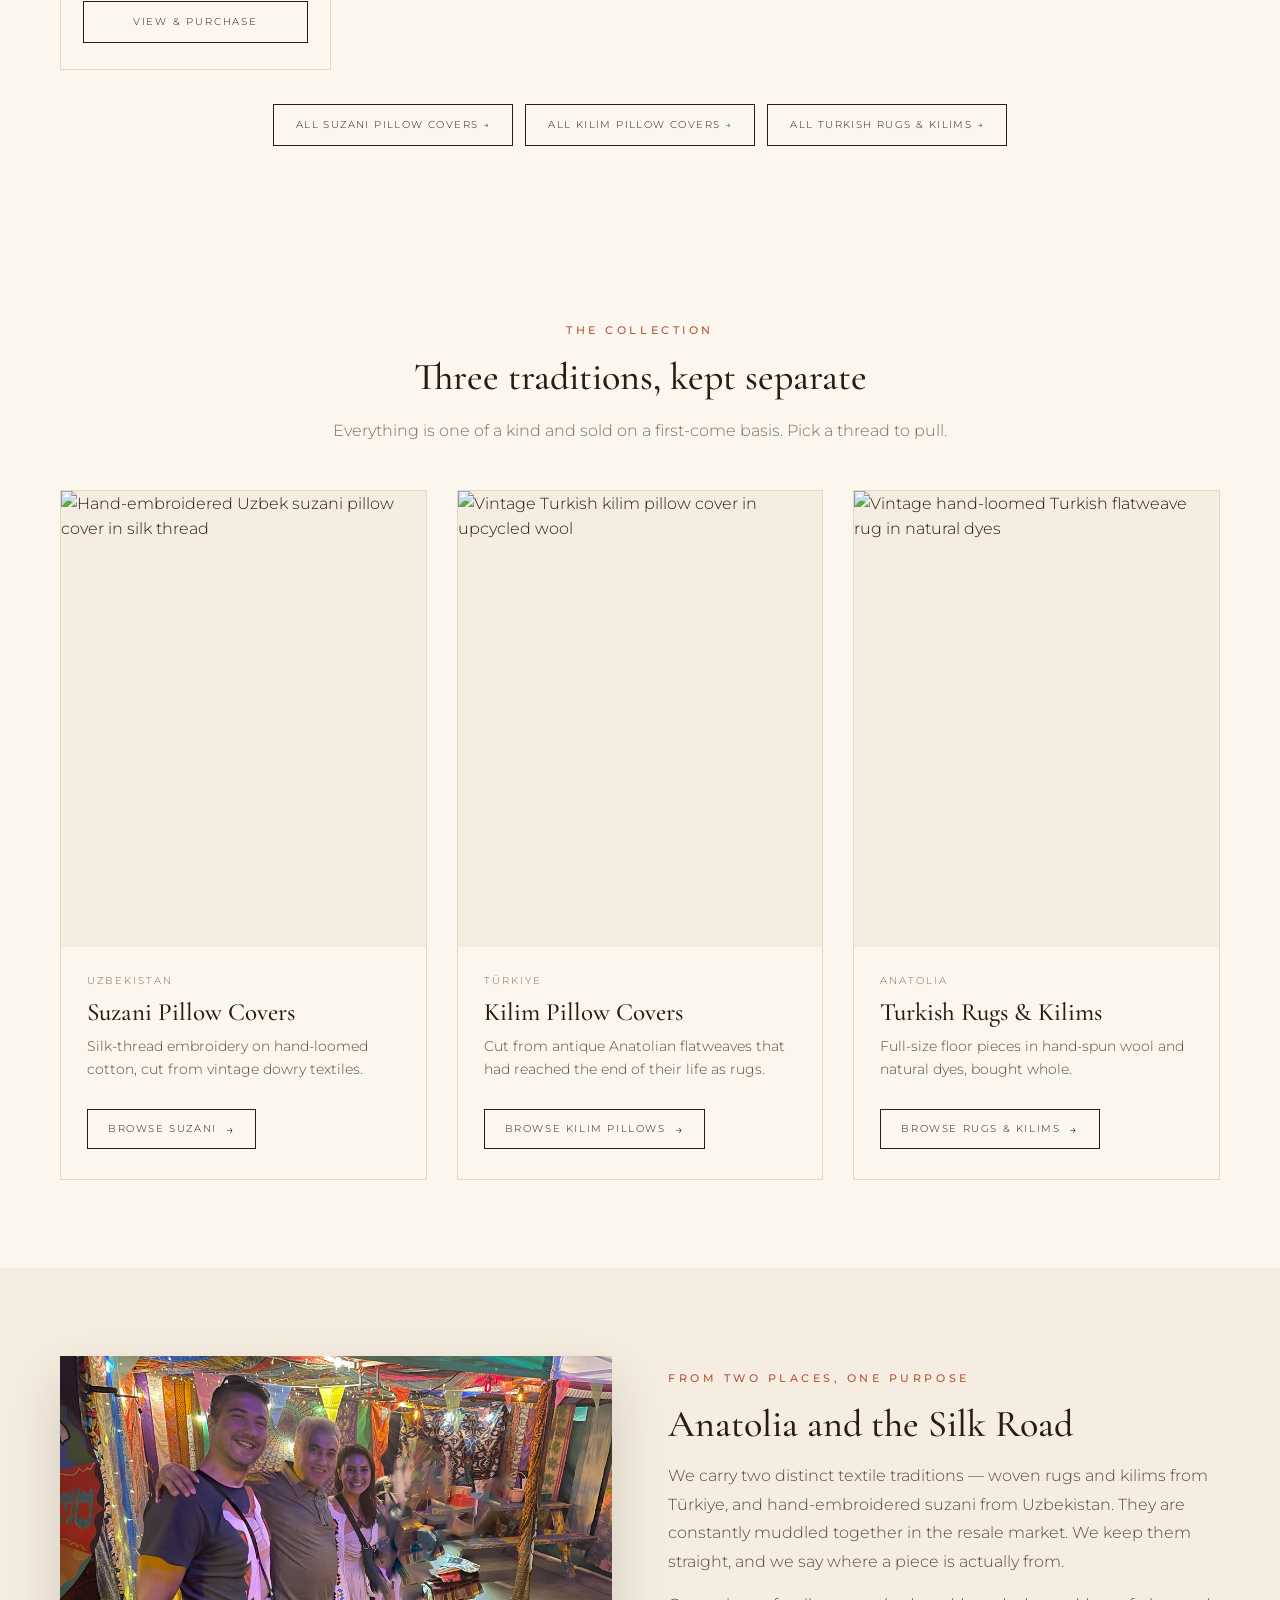
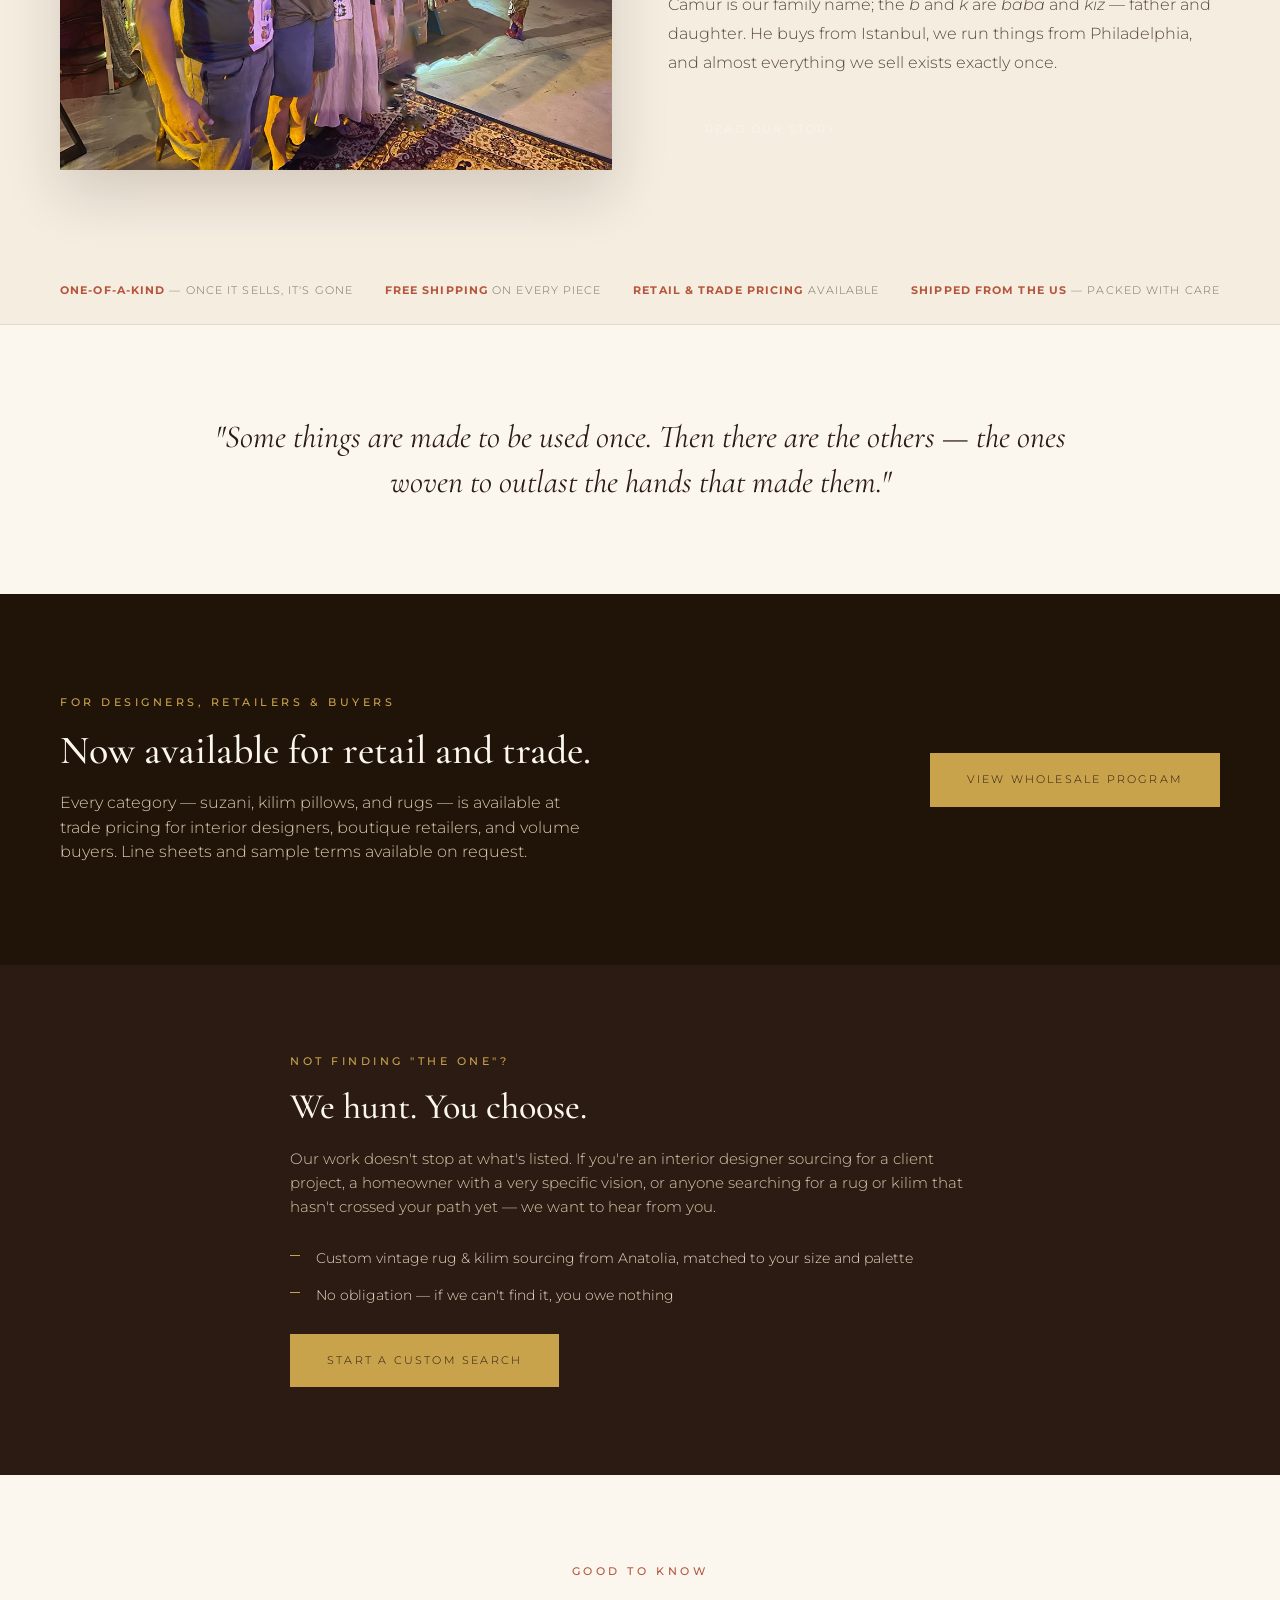
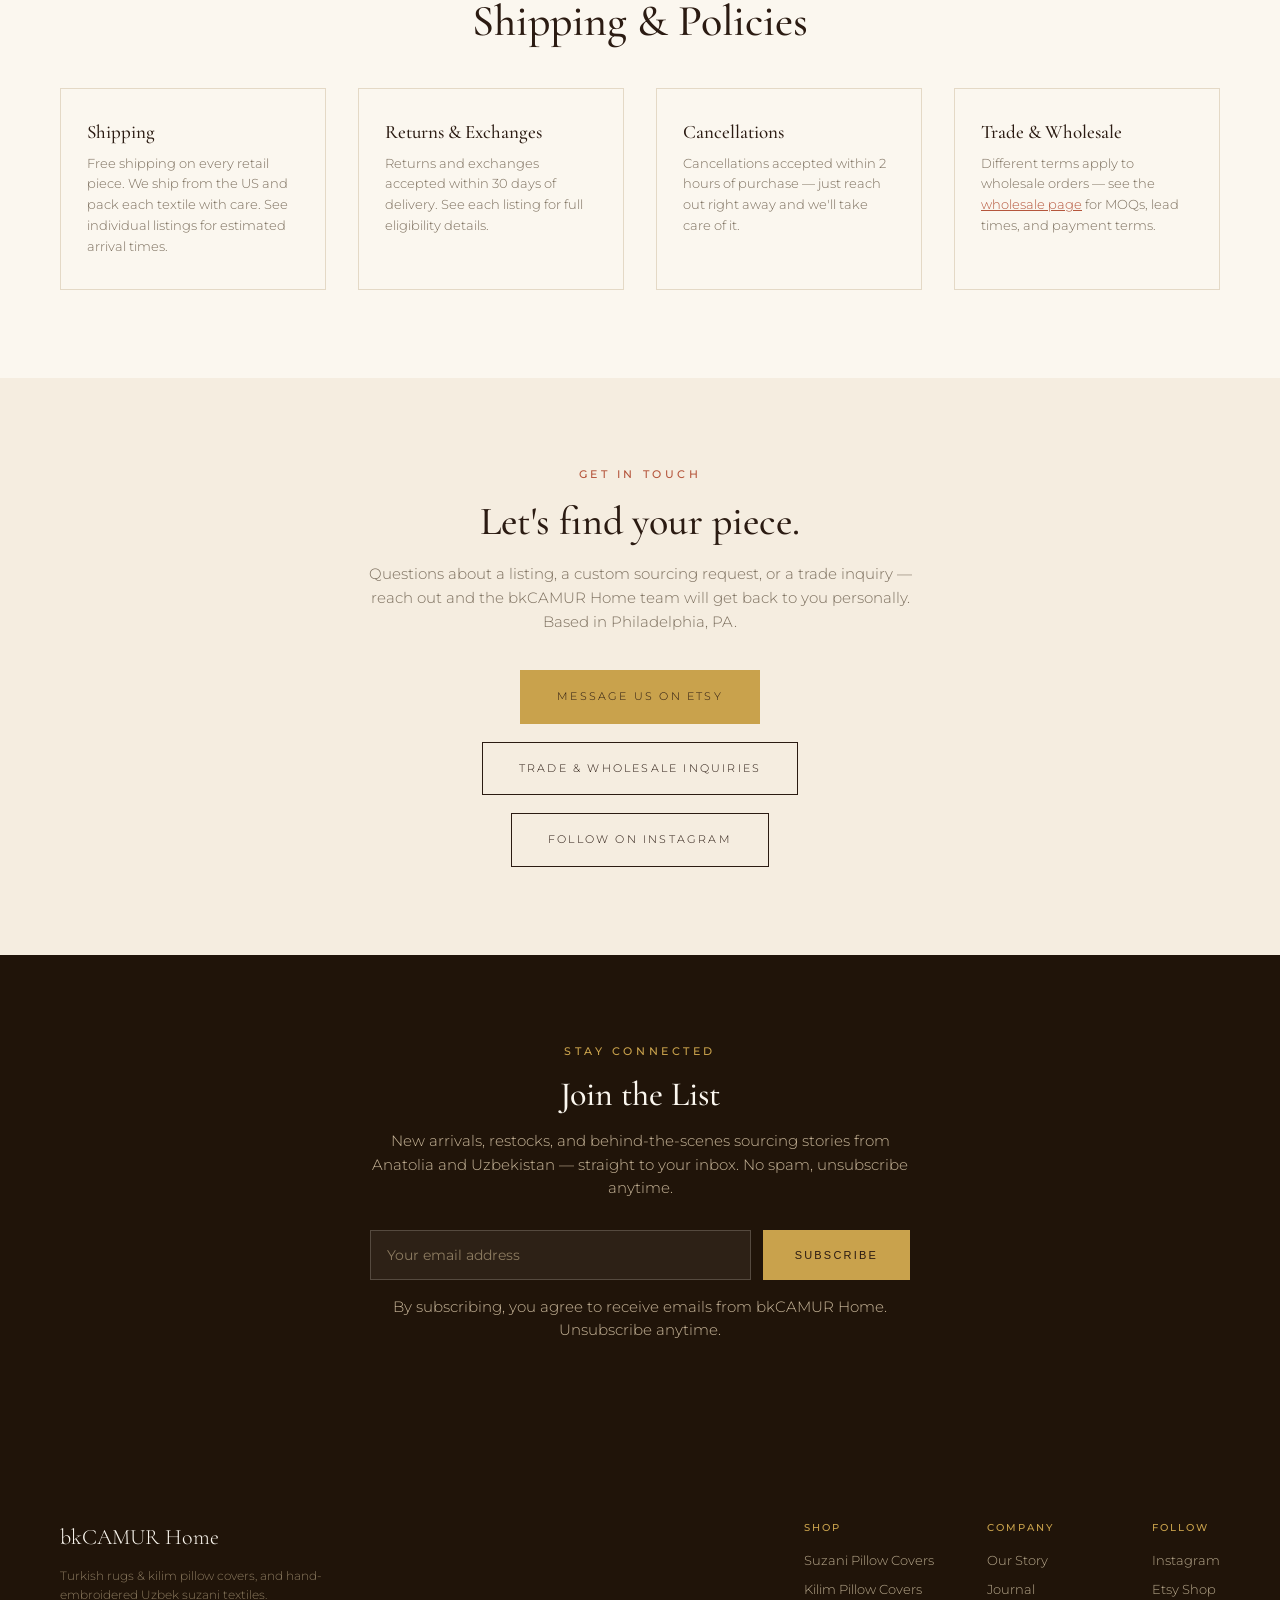
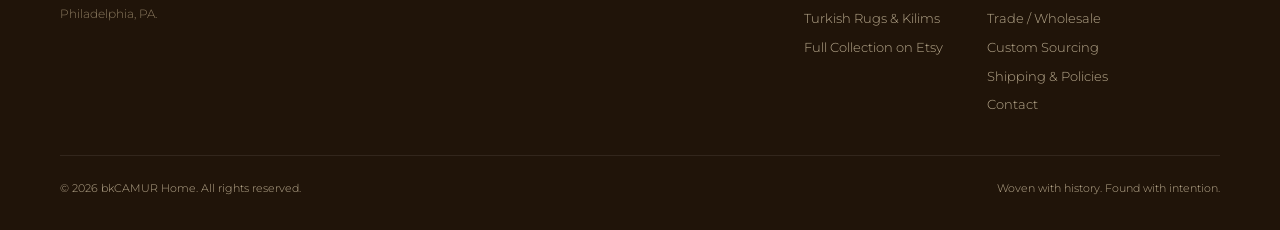
==== commit f3f74e59: "Auto-sync: update listings and rotate Etsy token" ====
--- a/index.html
+++ b/index.html
@@ -1163,6 +1163,96 @@
 </script>
 
 <div class="product-card">
+<div class="product-photo"><img src="https://i.etsystatic.com/61471058/r/il/42add9/8769324872/il_570xN.8769324872_hb9f.jpg" alt="Kilim Pillow Cover 19x19, Faded Red Grey Diamond Meander, Vintage Turkish Wool Throw Pillow, Boho Living Room Decor - upcycled Anatolian wool flatweave" loading="lazy" /></div>
+<div class="product-info">
+<span class="one-of-a-kind">1 of 1 Available</span>
+<div class="product-name">Kilim Pillow Cover 19x19, Faded Red Grey Diamond Meander, Vintage Turkish Wool Throw Pillow, Boho Living Room Decor</div>
+<div class="product-meta">Turkey &middot; Flatwoven Kilim</div>
+<div class="product-price">$65.00 &middot; Free Shipping</div>
+<a class="product-buy" href="https://www.etsy.com/listing/4606396527/kilim-pillow-cover-19x19-faded-red-grey" target="_blank" rel="noopener">View &amp; Purchase</a>
+</div>
+</div>
+<script type="application/ld+json">
+{
+"@context": "https://schema.org",
+"@type": "Product",
+"name": "Kilim Pillow Cover 19x19, Faded Red Grey Diamond Meander, Vintage Turkish Wool Throw Pillow, Boho Living Room Decor",
+"image": "https://i.etsystatic.com/61471058/r/il/42add9/8769324872/il_570xN.8769324872_hb9f.jpg",
+"url": "https://www.etsy.com/listing/4606396527/kilim-pillow-cover-19x19-faded-red-grey",
+"sku": "4606396527",
+"brand": { "@type": "Brand", "name": "bkCAMUR Home" },
+"offers": {
+"@type": "Offer",
+"url": "https://www.etsy.com/listing/4606396527/kilim-pillow-cover-19x19-faded-red-grey",
+"priceCurrency": "USD",
+"price": "65.00",
+"availability": "https://schema.org/InStock",
+"itemCondition": "https://schema.org/UsedCondition"
+}
+}
+</script>
+
+<div class="product-card">
+<div class="product-photo"><img src="https://i.etsystatic.com/61471058/r/il/089468/8299188947/il_570xN.8299188947_ea7o.jpg" alt="Vintage Sumak Kilim Rug 4x6.2 ft, Muted Pastel Sage Pink Tree of Life, Turkish Flatweave Wool Area Rug, Boho Living Room - hand-loomed wool area rug, natural dyes" loading="lazy" /></div>
+<div class="product-info">
+<span class="one-of-a-kind">1 of 1 Available</span>
+<div class="product-name">Vintage Sumak Kilim Rug 4x6.2 ft, Muted Pastel Sage Pink Tree of Life, Turkish Flatweave Wool Area Rug, Boho Living Room</div>
+<div class="product-meta">Turkey &middot; Hand-Loomed</div>
+<div class="product-price">$800.00 &middot; Free Shipping</div>
+<a class="product-buy" href="https://www.etsy.com/listing/4537753702/vintage-sumak-kilim-rug-62-x4-ft-muted" target="_blank" rel="noopener">View &amp; Purchase</a>
+</div>
+</div>
+<script type="application/ld+json">
+{
+"@context": "https://schema.org",
+"@type": "Product",
+"name": "Vintage Sumak Kilim Rug 4x6.2 ft, Muted Pastel Sage Pink Tree of Life, Turkish Flatweave Wool Area Rug, Boho Living Room",
+"image": "https://i.etsystatic.com/61471058/r/il/089468/8299188947/il_570xN.8299188947_ea7o.jpg",
+"url": "https://www.etsy.com/listing/4537753702/vintage-sumak-kilim-rug-62-x4-ft-muted",
+"sku": "4537753702",
+"brand": { "@type": "Brand", "name": "bkCAMUR Home" },
+"offers": {
+"@type": "Offer",
+"url": "https://www.etsy.com/listing/4537753702/vintage-sumak-kilim-rug-62-x4-ft-muted",
+"priceCurrency": "USD",
+"price": "800.00",
+"availability": "https://schema.org/InStock",
+"itemCondition": "https://schema.org/UsedCondition"
+}
+}
+</script>
+
+<div class="product-card">
+<div class="product-photo"><img src="https://i.etsystatic.com/61471058/r/il/3958f7/8060957954/il_570xN.8060957954_blud.jpg" alt="Suzani Pillow Cover 18x18, Cream Red Floral, Hand Embroidered Uzbek Silk Cushion, Boho Living Room Decor" loading="lazy" /></div>
+<div class="product-info">
+<span class="one-of-a-kind">1 of 1 Available</span>
+<div class="product-name">Suzani Pillow Cover 18x18, Cream Red Floral, Hand Embroidered Uzbek Silk Cushion, Boho Living Room Decor</div>
+<div class="product-meta">Uzbekistan &middot; Hand-Embroidered</div>
+<div class="product-price">$65.00 &middot; Free Shipping</div>
+<a class="product-buy" href="https://www.etsy.com/listing/4511249889/boho-floral-throw-pillow-18x18-hand" target="_blank" rel="noopener">View &amp; Purchase</a>
+</div>
+</div>
+<script type="application/ld+json">
+{
+"@context": "https://schema.org",
+"@type": "Product",
+"name": "Suzani Pillow Cover 18x18, Cream Red Floral, Hand Embroidered Uzbek Silk Cushion, Boho Living Room Decor",
+"image": "https://i.etsystatic.com/61471058/r/il/3958f7/8060957954/il_570xN.8060957954_blud.jpg",
+"url": "https://www.etsy.com/listing/4511249889/boho-floral-throw-pillow-18x18-hand",
+"sku": "4511249889",
+"brand": { "@type": "Brand", "name": "bkCAMUR Home" },
+"offers": {
+"@type": "Offer",
+"url": "https://www.etsy.com/listing/4511249889/boho-floral-throw-pillow-18x18-hand",
+"priceCurrency": "USD",
+"price": "65.00",
+"availability": "https://schema.org/InStock",
+"itemCondition": "https://schema.org/UsedCondition"
+}
+}
+</script>
+
+<div class="product-card">
 <div class="product-photo"><img src="https://i.etsystatic.com/61471058/r/il/9a432e/8817159075/il_570xN.8817159075_9uis.jpg" alt="Kilim Pillow Cover 19x19, Purple Red Green Stripe Meander, Vintage Turkish Wool Throw Pillow, Boho Living Room Decor - upcycled Anatolian wool flatweave" loading="lazy" /></div>
 <div class="product-info">
 <span class="one-of-a-kind">1 of 1 Available</span>
@@ -1193,96 +1283,6 @@
 </script>
 
 <div class="product-card">
-<div class="product-photo"><img src="https://i.etsystatic.com/61471058/r/il/089468/8299188947/il_570xN.8299188947_ea7o.jpg" alt="Vintage Sumak Kilim Rug 4x6.2 ft, Muted Pastel Sage Pink Tree of Life, Turkish Flatweave Wool Area Rug, Boho Living Room - hand-loomed wool area rug, natural dyes" loading="lazy" /></div>
-<div class="product-info">
-<span class="one-of-a-kind">1 of 1 Available</span>
-<div class="product-name">Vintage Sumak Kilim Rug 4x6.2 ft, Muted Pastel Sage Pink Tree of Life, Turkish Flatweave Wool Area Rug, Boho Living Room</div>
-<div class="product-meta">Turkey &middot; Hand-Loomed</div>
-<div class="product-price">$800.00 &middot; Free Shipping</div>
-<a class="product-buy" href="https://www.etsy.com/listing/4537753702/vintage-sumak-kilim-rug-62-x4-ft-muted" target="_blank" rel="noopener">View &amp; Purchase</a>
-</div>
-</div>
-<script type="application/ld+json">
-{
-"@context": "https://schema.org",
-"@type": "Product",
-"name": "Vintage Sumak Kilim Rug 4x6.2 ft, Muted Pastel Sage Pink Tree of Life, Turkish Flatweave Wool Area Rug, Boho Living Room",
-"image": "https://i.etsystatic.com/61471058/r/il/089468/8299188947/il_570xN.8299188947_ea7o.jpg",
-"url": "https://www.etsy.com/listing/4537753702/vintage-sumak-kilim-rug-62-x4-ft-muted",
-"sku": "4537753702",
-"brand": { "@type": "Brand", "name": "bkCAMUR Home" },
-"offers": {
-"@type": "Offer",
-"url": "https://www.etsy.com/listing/4537753702/vintage-sumak-kilim-rug-62-x4-ft-muted",
-"priceCurrency": "USD",
-"price": "800.00",
-"availability": "https://schema.org/InStock",
-"itemCondition": "https://schema.org/UsedCondition"
-}
-}
-</script>
-
-<div class="product-card">
-<div class="product-photo"><img src="https://i.etsystatic.com/61471058/r/il/3958f7/8060957954/il_570xN.8060957954_blud.jpg" alt="Suzani Pillow Cover 18x18, Cream Red Floral, Hand Embroidered Uzbek Silk Cushion, Boho Living Room Decor" loading="lazy" /></div>
-<div class="product-info">
-<span class="one-of-a-kind">1 of 1 Available</span>
-<div class="product-name">Suzani Pillow Cover 18x18, Cream Red Floral, Hand Embroidered Uzbek Silk Cushion, Boho Living Room Decor</div>
-<div class="product-meta">Uzbekistan &middot; Hand-Embroidered</div>
-<div class="product-price">$65.00 &middot; Free Shipping</div>
-<a class="product-buy" href="https://www.etsy.com/listing/4511249889/boho-floral-throw-pillow-18x18-hand" target="_blank" rel="noopener">View &amp; Purchase</a>
-</div>
-</div>
-<script type="application/ld+json">
-{
-"@context": "https://schema.org",
-"@type": "Product",
-"name": "Suzani Pillow Cover 18x18, Cream Red Floral, Hand Embroidered Uzbek Silk Cushion, Boho Living Room Decor",
-"image": "https://i.etsystatic.com/61471058/r/il/3958f7/8060957954/il_570xN.8060957954_blud.jpg",
-"url": "https://www.etsy.com/listing/4511249889/boho-floral-throw-pillow-18x18-hand",
-"sku": "4511249889",
-"brand": { "@type": "Brand", "name": "bkCAMUR Home" },
-"offers": {
-"@type": "Offer",
-"url": "https://www.etsy.com/listing/4511249889/boho-floral-throw-pillow-18x18-hand",
-"priceCurrency": "USD",
-"price": "65.00",
-"availability": "https://schema.org/InStock",
-"itemCondition": "https://schema.org/UsedCondition"
-}
-}
-</script>
-
-<div class="product-card">
-<div class="product-photo"><img src="https://i.etsystatic.com/61471058/r/il/79eed6/8769369014/il_570xN.8769369014_xoq6.jpg" alt="Kilim Pillow Cover 19x19, Faded Olive Coral Star Stripe, Vintage Turkish Wool Throw Pillow, Boho Living Room Decor - upcycled Anatolian wool flatweave" loading="lazy" /></div>
-<div class="product-info">
-<span class="one-of-a-kind">1 of 1 Available</span>
-<div class="product-name">Kilim Pillow Cover 19x19, Faded Olive Coral Star Stripe, Vintage Turkish Wool Throw Pillow, Boho Living Room Decor</div>
-<div class="product-meta">Turkey &middot; Flatwoven Kilim</div>
-<div class="product-price">$65.00 &middot; Free Shipping</div>
-<a class="product-buy" href="https://www.etsy.com/listing/4606420066/kilim-pillow-cover-19x19-faded-olive" target="_blank" rel="noopener">View &amp; Purchase</a>
-</div>
-</div>
-<script type="application/ld+json">
-{
-"@context": "https://schema.org",
-"@type": "Product",
-"name": "Kilim Pillow Cover 19x19, Faded Olive Coral Star Stripe, Vintage Turkish Wool Throw Pillow, Boho Living Room Decor",
-"image": "https://i.etsystatic.com/61471058/r/il/79eed6/8769369014/il_570xN.8769369014_xoq6.jpg",
-"url": "https://www.etsy.com/listing/4606420066/kilim-pillow-cover-19x19-faded-olive",
-"sku": "4606420066",
-"brand": { "@type": "Brand", "name": "bkCAMUR Home" },
-"offers": {
-"@type": "Offer",
-"url": "https://www.etsy.com/listing/4606420066/kilim-pillow-cover-19x19-faded-olive",
-"priceCurrency": "USD",
-"price": "65.00",
-"availability": "https://schema.org/InStock",
-"itemCondition": "https://schema.org/UsedCondition"
-}
-}
-</script>
-
-<div class="product-card">
 <div class="product-photo"><img src="https://i.etsystatic.com/61471058/r/il/070a92/8540360592/il_570xN.8540360592_pspc.jpg" alt="Small Kilim Rug 2.7x3.9 ft, Rust Navy Mustard Diamond, Vintage Turkish Handwoven Wool, Boho Accent Rug 83x120 cm - hand-loomed wool area rug, natural dyes" loading="lazy" /></div>
 <div class="product-info">
 <span class="one-of-a-kind">1 of 1 Available</span>
@@ -1343,27 +1343,27 @@
 </script>
 
 <div class="product-card">
-<div class="product-photo"><img src="https://i.etsystatic.com/61471058/r/il/03ad7e/8817191187/il_570xN.8817191187_ngn4.jpg" alt="Kilim Pillow Cover 19x19, Faded Olive Pink Star Stripe, Vintage Turkish Wool Throw Pillow, Boho Living Room Decor - upcycled Anatolian wool flatweave" loading="lazy" /></div>
+<div class="product-photo"><img src="https://i.etsystatic.com/61471058/r/il/79eed6/8769369014/il_570xN.8769369014_xoq6.jpg" alt="Kilim Pillow Cover 19x19, Faded Olive Coral Star Stripe, Vintage Turkish Wool Throw Pillow, Boho Living Room Decor - upcycled Anatolian wool flatweave" loading="lazy" /></div>
 <div class="product-info">
 <span class="one-of-a-kind">1 of 1 Available</span>
-<div class="product-name">Kilim Pillow Cover 19x19, Faded Olive Pink Star Stripe, Vintage Turkish Wool Throw Pillow, Boho Living Room Decor</div>
+<div class="product-name">Kilim Pillow Cover 19x19, Faded Olive Coral Star Stripe, Vintage Turkish Wool Throw Pillow, Boho Living Room Decor</div>
 <div class="product-meta">Turkey &middot; Flatwoven Kilim</div>
 <div class="product-price">$65.00 &middot; Free Shipping</div>
-<a class="product-buy" href="https://www.etsy.com/listing/4606402399/kilim-pillow-cover-19x19-faded-olive" target="_blank" rel="noopener">View &amp; Purchase</a>
+<a class="product-buy" href="https://www.etsy.com/listing/4606420066/kilim-pillow-cover-19x19-faded-olive" target="_blank" rel="noopener">View &amp; Purchase</a>
 </div>
 </div>
 <script type="application/ld+json">
 {
 "@context": "https://schema.org",
 "@type": "Product",
-"name": "Kilim Pillow Cover 19x19, Faded Olive Pink Star Stripe, Vintage Turkish Wool Throw Pillow, Boho Living Room Decor",
-"image": "https://i.etsystatic.com/61471058/r/il/03ad7e/8817191187/il_570xN.8817191187_ngn4.jpg",
-"url": "https://www.etsy.com/listing/4606402399/kilim-pillow-cover-19x19-faded-olive",
-"sku": "4606402399",
+"name": "Kilim Pillow Cover 19x19, Faded Olive Coral Star Stripe, Vintage Turkish Wool Throw Pillow, Boho Living Room Decor",
+"image": "https://i.etsystatic.com/61471058/r/il/79eed6/8769369014/il_570xN.8769369014_xoq6.jpg",
+"url": "https://www.etsy.com/listing/4606420066/kilim-pillow-cover-19x19-faded-olive",
+"sku": "4606420066",
 "brand": { "@type": "Brand", "name": "bkCAMUR Home" },
 "offers": {
 "@type": "Offer",
-"url": "https://www.etsy.com/listing/4606402399/kilim-pillow-cover-19x19-faded-olive",
+"url": "https://www.etsy.com/listing/4606420066/kilim-pillow-cover-19x19-faded-olive",
 "priceCurrency": "USD",
 "price": "65.00",
 "availability": "https://schema.org/InStock",
